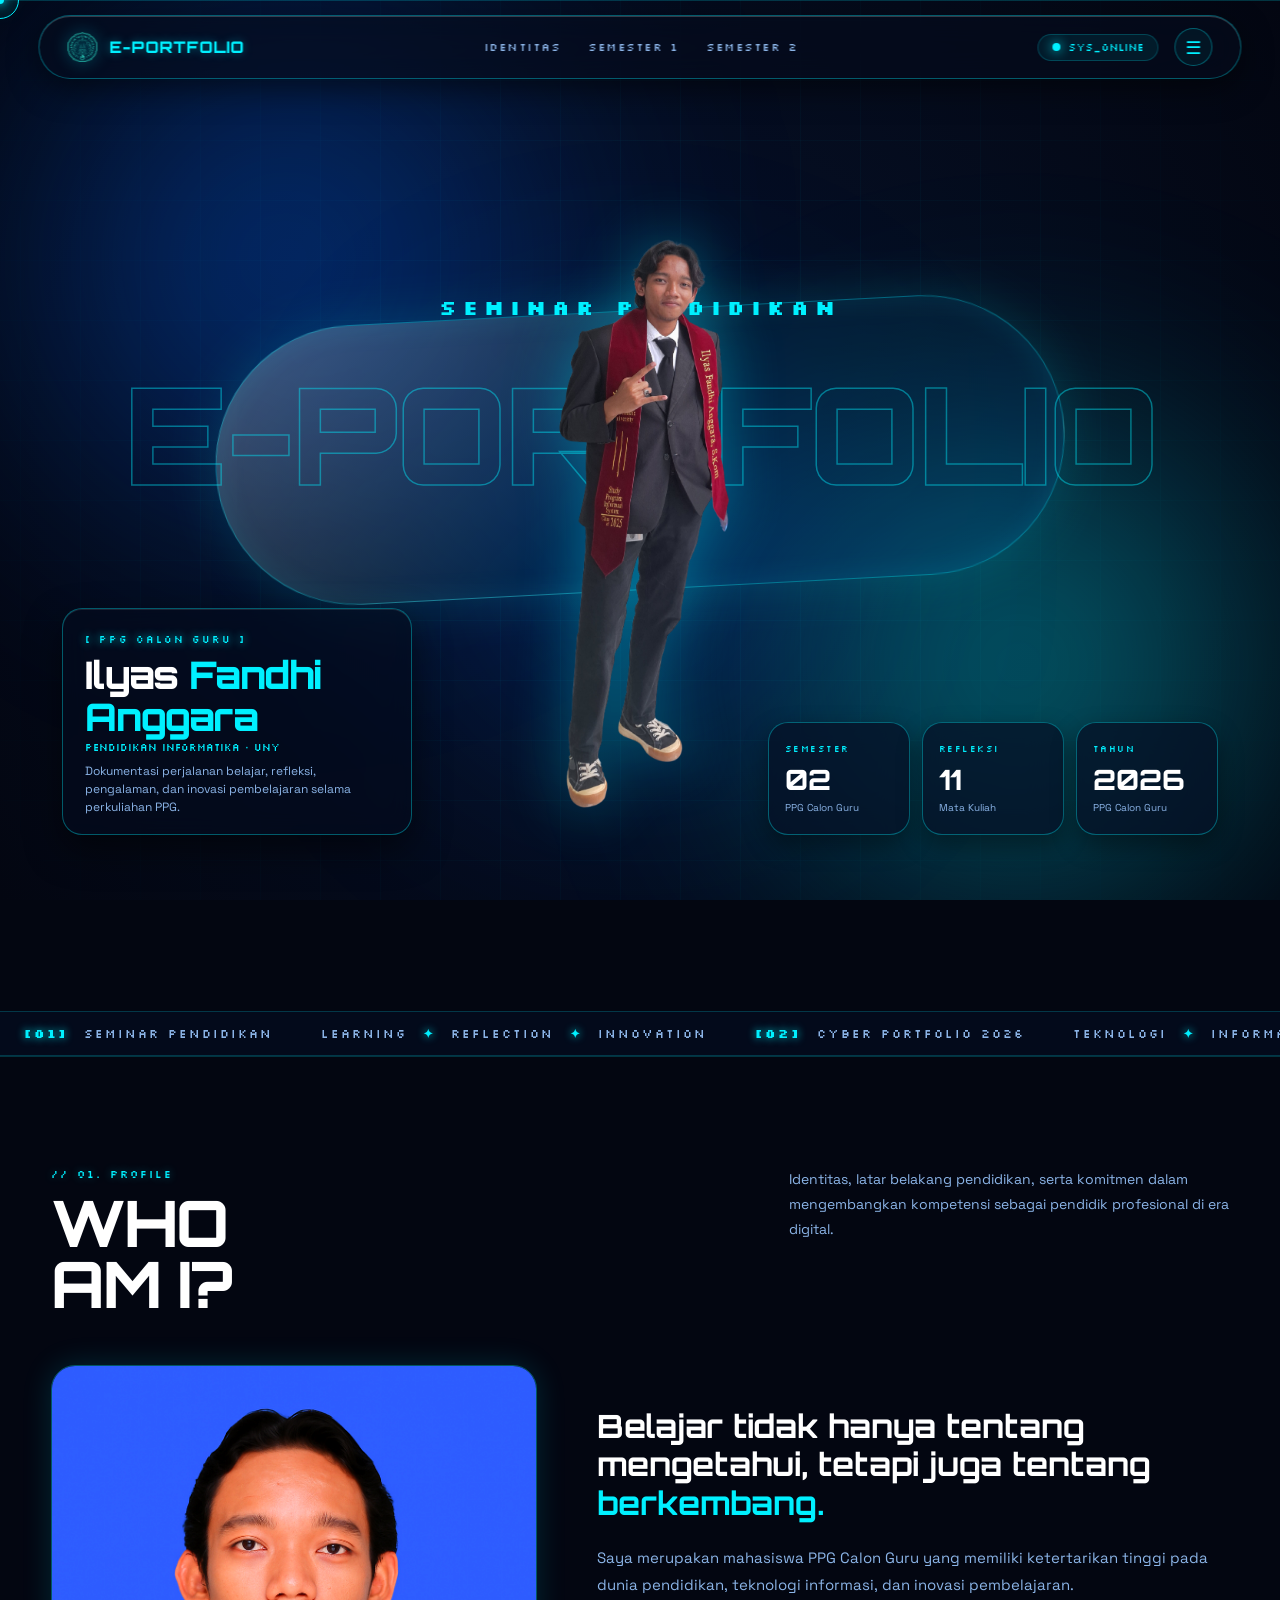
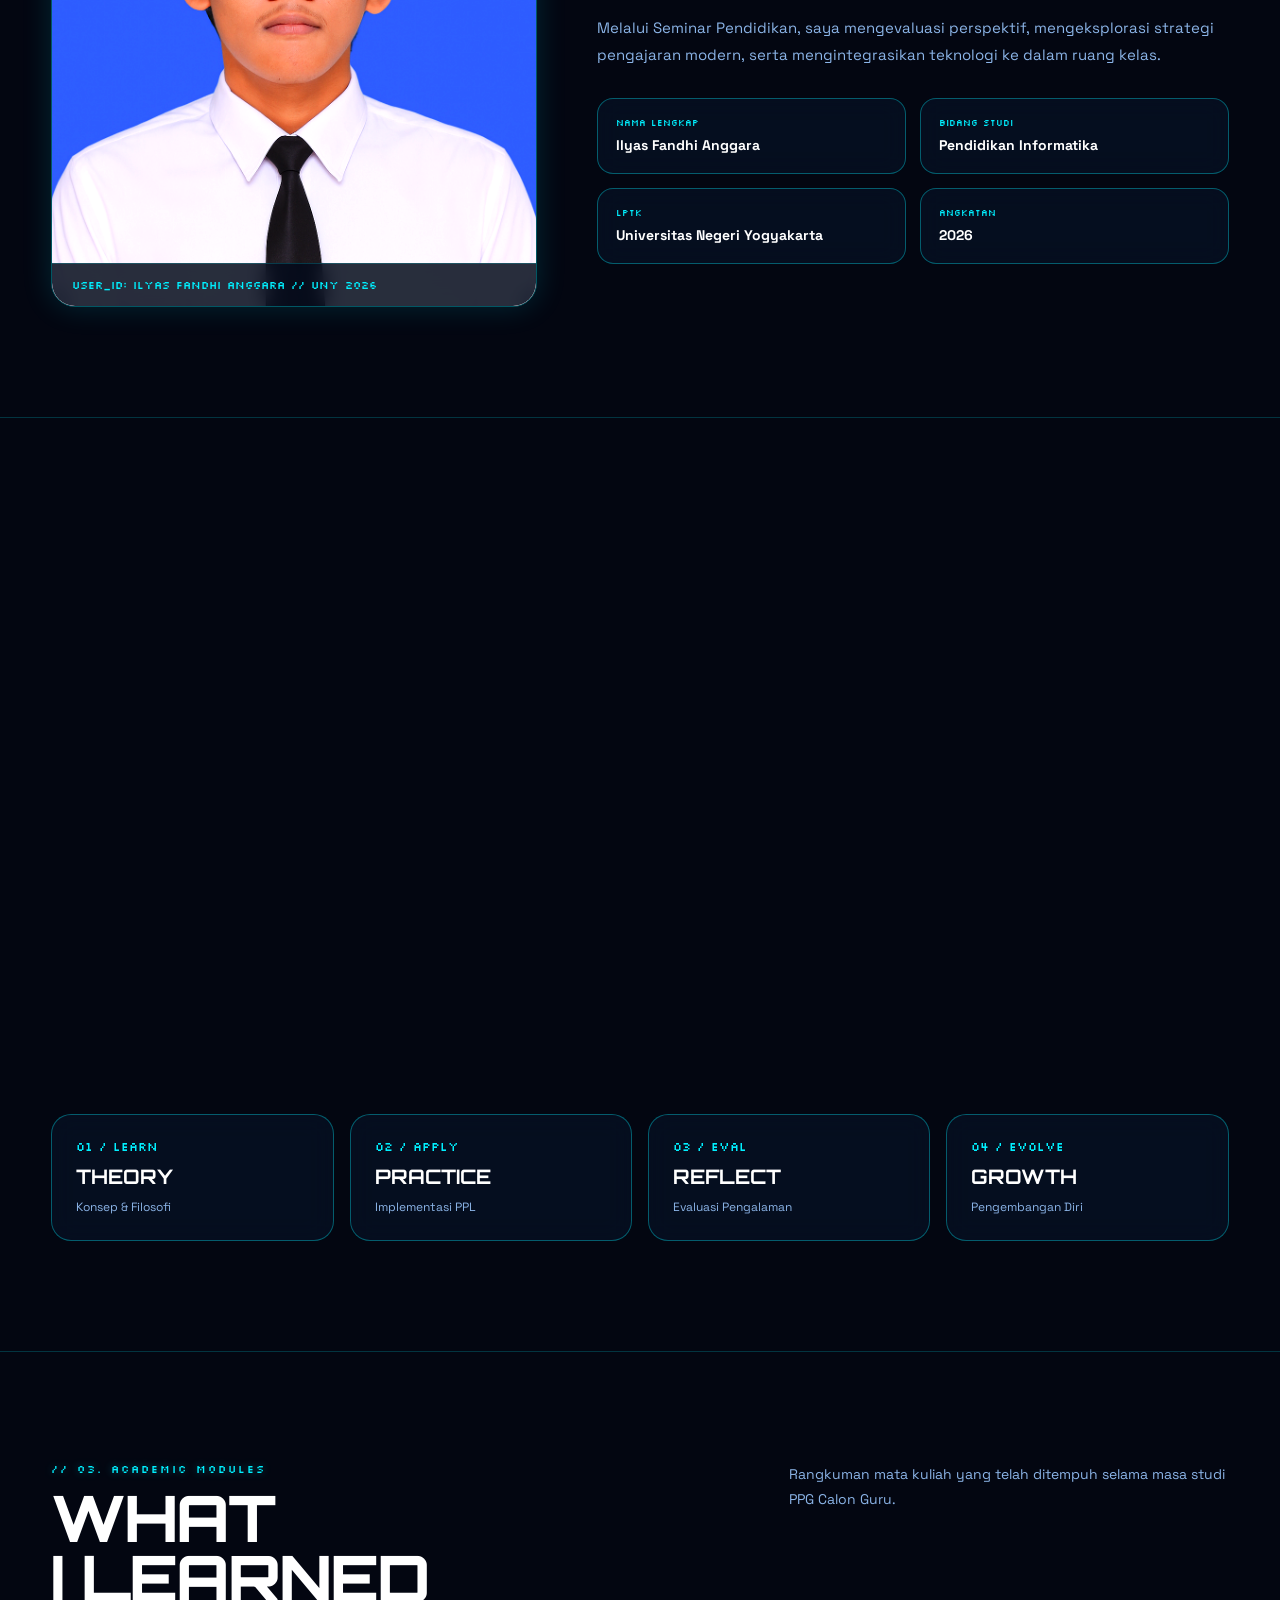
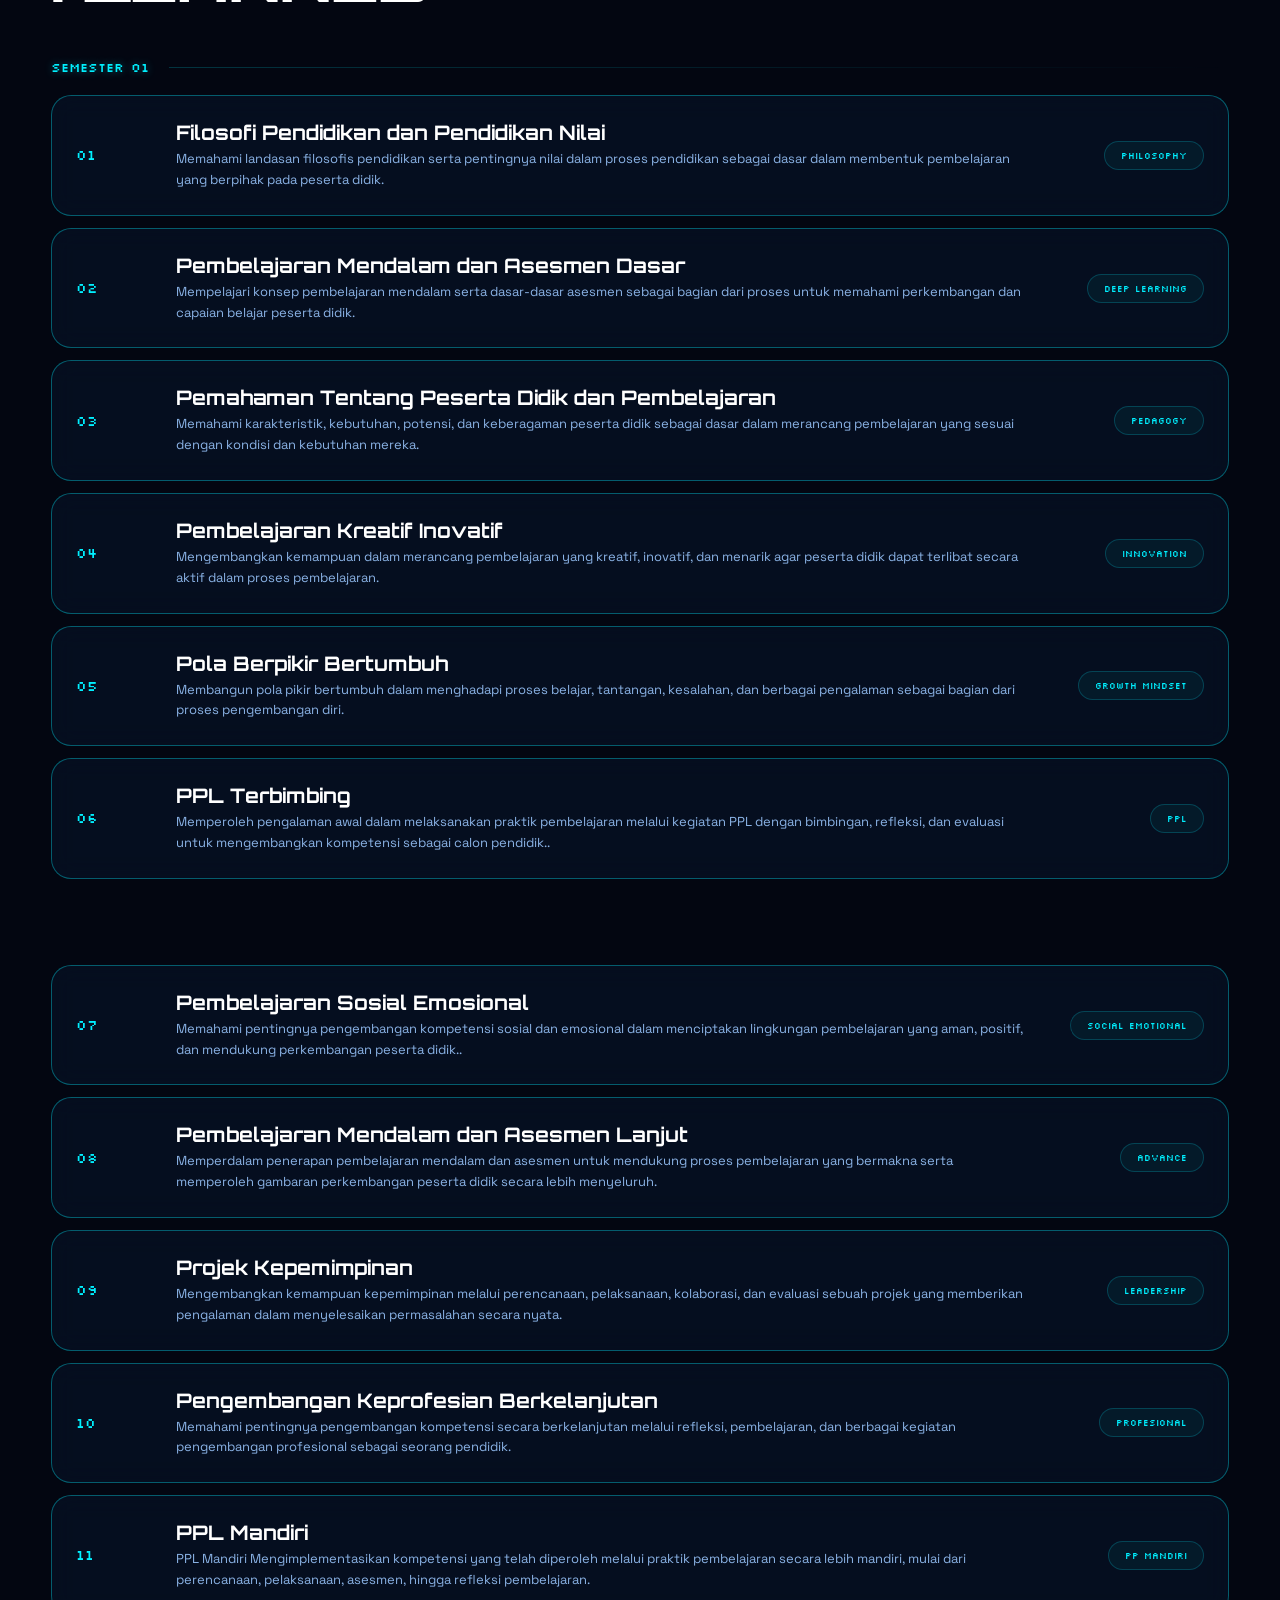
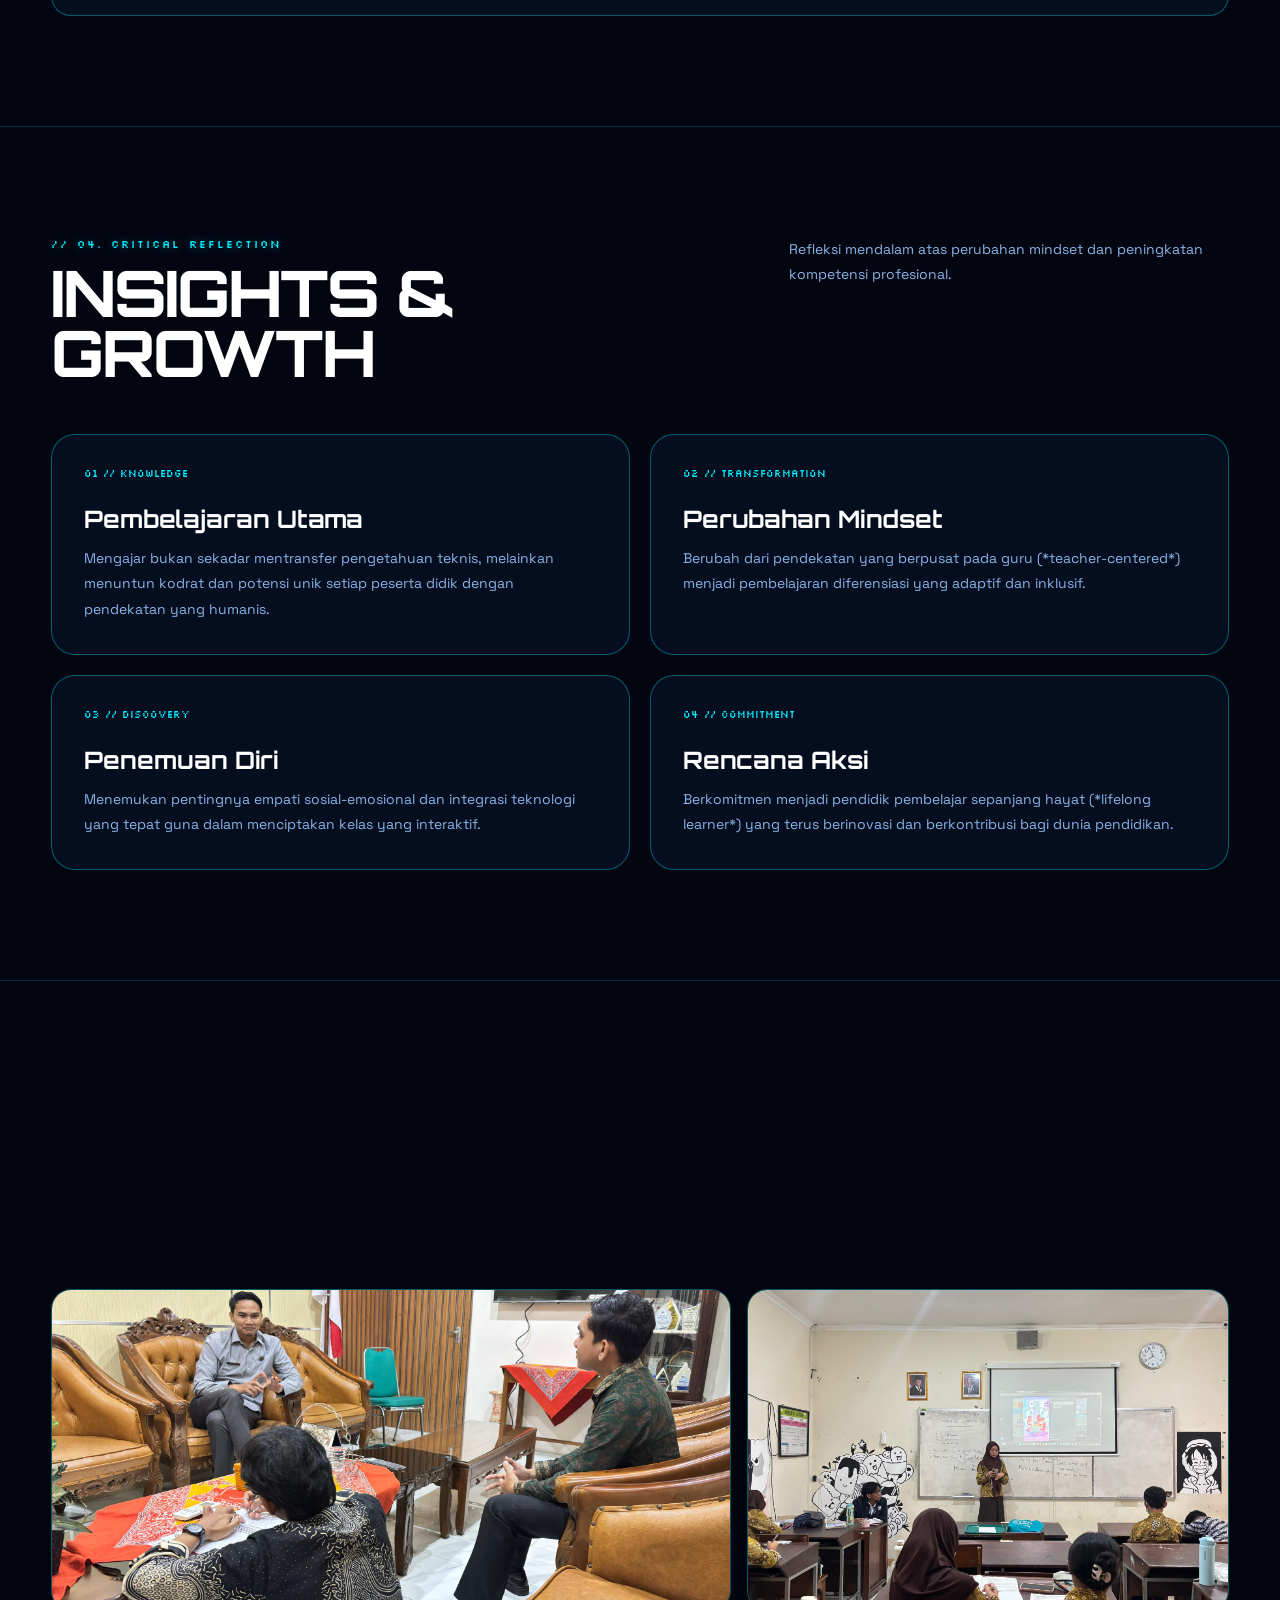
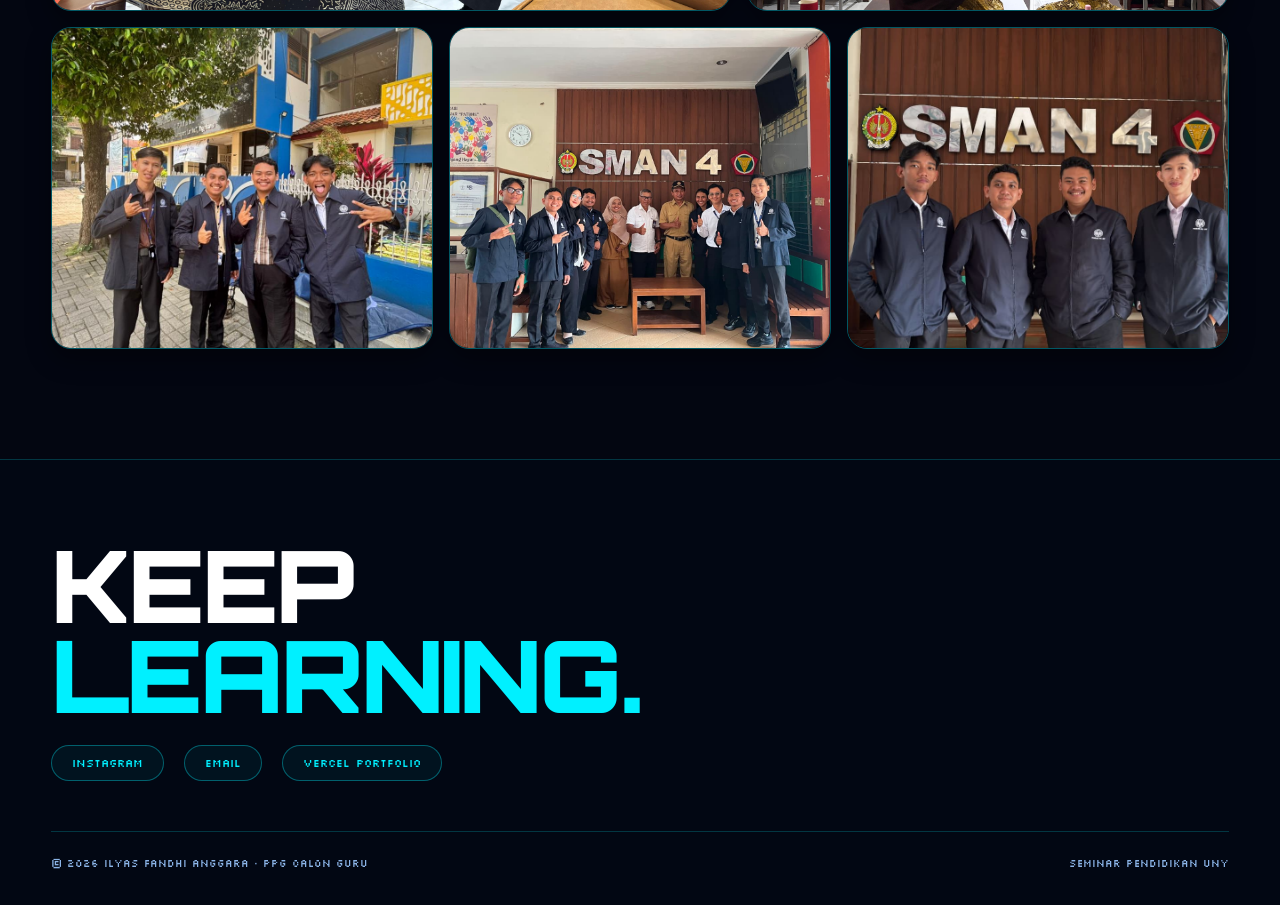
==== index.html @ 052fe93a "Update1.1" ====
<!doctype html>
<html lang="id">
  <head>
    <meta charset="UTF-8" />
    <meta name="viewport" content="width=device-width, initial-scale=1.0" />

    <title>E-Portfolio Seminar Pendidikan | Ilyas Fandhi Anggara</title>
    <meta name="description" content="E-Portfolio Seminar Pendidikan - Cyber Y2K Glass Edition" />

    <link rel="shortcut icon" href="images/Logo Uny outlitne.png" type="image/x-icon" />
    <link rel="preconnect" href="https://fonts.googleapis.com" />
    <link rel="preconnect" href="https://fonts.gstatic.com" crossorigin />
    <link href="https://fonts.googleapis.com/css2?family=Orbitron:wght@500;700;800;900&family=Silkscreen:wght@400;700&family=Space+Grotesk:wght@300;400;500;600;700&display=swap" rel="stylesheet" />
    <link rel="stylesheet" href="css/style.css" />
  </head>

  <body>
    <!-- PRELOADER (UPDATED TEXT) -->
    <!-- <div id="preloader">
      <div class="loader-spinner"></div>
      <div class="loader-text">SELAMAT DATANG DI E-PORTFOLIO SEMINAR PENDIDIKAN ILYAS FANDHI ANGGARA</div>
    </div> -->

    <!-- CUSTOM CURSOR -->
    <div class="cursor-dot" id="cursor-dot"></div>
    <div class="cursor-outline" id="cursor-outline"></div>

    <!-- BACKGROUND GLOW MESH & GRID -->
    <div class="bg-wrapper">
      <div class="grid-background"></div>
      <div class="glow-orb glow-orb-1"></div>
      <div class="glow-orb glow-orb-2"></div>
      <div class="glow-orb glow-orb-3"></div>
    </div>

    <!-- NAVBAR CAPSULE -->
    <header class="navbar">
      <div class="nav-inner">
        <a href="#home" class="brand">
          <img src="images/Logo Uny outlitne.png" alt="Logo UNY" class="brand-logo" />
          <span>E-PORTFOLIO</span>
        </a>

        <nav class="nav-center">
          <a href="identitas.html">IDENTITAS</a>
          <a href="refleksi-sem1.html">SEMESTER 1</a>
          <a href="refleksi-sem2.html">SEMESTER 2</a>
        </nav>

        <div class="nav-right">
          <div class="live-status">
            <span class="live-dot"></span>
            SYS_ONLINE
          </div>
          <button class="menu-button" id="menuButton">☰</button>
        </div>
      </div>
    </header>

    <!-- MOBILE MENU -->
    <div class="mobile-menu" id="mobileMenu">
      <button class="mobile-close" id="mobileClose">×</button>
      <div class="mobile-links">
        <a href="identitas.html">IDENTITAS DIRI</a>
        <a href="refleksi-sem1.html">REFLEKSI SEMESTER 1</a>
        <a href="refleksi-sem2.html">REFLEKSI SEMESTER 2</a>
      </div>
    </div>

    <main>
      <!-- HERO SECTION -->
      <section class="hero" id="home">
        <div class="hero-container">
          <div class="hero-capsule-bg"></div>

          <div class="hero-word">E-PORTFOLIO</div>
          <div class="hero-word-pixel">SEMINAR PENDIDIKAN</div>

          <div class="hero-image-wrapper">
            <img src="images/fototampan3.png" alt="Foto Profil" class="hero-image" />
          </div>

          <div class="hero-name">
            <div class="hero-kicker">[ PPG CALON GURU ]</div>
            <h1>Ilyas <span style="color: var(--cyan-neon)">Fandhi Anggara</span></h1>
            <div class="hero-role">Pendidikan Informatika • UNY</div>
            <p>Dokumentasi perjalanan belajar, refleksi, pengalaman, dan inovasi pembelajaran selama perkuliahan PPG.</p>
          </div>

          <div class="hero-stats">
            <div class="stat-card">
              <span class="stat-label">SEMESTER</span>
              <div class="stat-value">02</div>
              <div class="stat-sub">PPG Calon Guru</div>
            </div>
            <div class="stat-card">
              <span class="stat-label">REFLEKSI</span>
              <div class="stat-value">11</div>
              <div class="stat-sub">Mata Kuliah</div>
            </div>
            <div class="stat-card">
              <span class="stat-label">TAHUN</span>
              <div class="stat-value">2026</div>
              <div class="stat-sub">PPG Calon Guru</div>
            </div>
          </div>
        </div>
      </section>

      <!-- MOVING MARQUEE -->
      <div class="motion-marquee" aria-hidden="true">
        <div class="motion-track">
          <span><b>[01]</b> SEMINAR PENDIDIKAN</span>
          <span>LEARNING <b>✦</b> REFLECTION <b>✦</b> INNOVATION</span>
          <span><b>[02]</b> CYBER PORTFOLIO 2026</span>
          <span>TEKNOLOGI <b>✦</b> INFORMATIKA <b>✦</b> UNY</span>
          <span><b>[03]</b> FUTURE EDUCATOR</span>
          <span>LEARNING <b>✦</b> REFLECTION <b>✦</b> INNOVATION</span>
          <span><b>[01]</b> SEMINAR PENDIDIKAN</span>
          <span>LEARNING <b>✦</b> REFLECTION <b>✦</b> INNOVATION</span>
        </div>
      </div>

      <!-- ABOUT SECTION -->
      <section id="about">
        <div class="container" style="width: min(92%, var(--max-width)); margin: auto">
          <div class="section-top reveal">
            <div>
              <div class="section-kicker">// 01. PROFILE</div>
              <h2 class="section-title">WHO<br />AM I?</h2>
            </div>
            <p class="section-description">Identitas, latar belakang pendidikan, serta komitmen dalam mengembangkan kompetensi sebagai pendidik profesional di era digital.</p>
          </div>

          <div class="about-grid reveal">
            <div class="about-image">
              <img src="images/PAS_foto_ppg.png" alt="Profil" />
              <div class="about-image-number">USER_ID: ILYAS FANDHI ANGGARA // UNY 2026</div>
            </div>

            <div class="about-text">
              <h3>Belajar tidak hanya tentang mengetahui, tetapi juga tentang <span style="color: var(--cyan-neon)">berkembang.</span></h3>
              <p>Saya merupakan mahasiswa PPG Calon Guru yang memiliki ketertarikan tinggi pada dunia pendidikan, teknologi informasi, dan inovasi pembelajaran.</p>
              <p>Melalui Seminar Pendidikan, saya mengevaluasi perspektif, mengeksplorasi strategi pengajaran modern, serta mengintegrasikan teknologi ke dalam ruang kelas.</p>

              <div class="info-grid">
                <div class="info-item">
                  <span>NAMA LENGKAP</span>
                  <strong>Ilyas Fandhi Anggara</strong>
                </div>
                <div class="info-item">
                  <span>BIDANG STUDI</span>
                  <strong>Pendidikan Informatika</strong>
                </div>
                <div class="info-item">
                  <span>LPTK</span>
                  <strong>Universitas Negeri Yogyakarta</strong>
                </div>
                <div class="info-item">
                  <span>ANGKATAN</span>
                  <strong>2026</strong>
                </div>
              </div>
            </div>
          </div>
        </div>
      </section>

      <!-- PPG JOURNEY -->
      <section id="ppg-journey">
        <div class="container" style="width: min(92%, var(--max-width)); margin: auto">
          <div class="section-top reveal">
            <div>
              <div class="section-kicker">// 02. LEARNING ROADMAP</div>
              <h2 class="section-title">PPG<br />JOURNEY</h2>
            </div>
            <p class="section-description">Perjalanan reflektif dua semester dalam mengasah kompetensi pedagogik, kepribadian, sosial, dan profesional.</p>
          </div>

          <div class="cards-grid reveal">
            <div class="dark-card">
              <div class="card-number">PHASE_01 // SEMESTER 01</div>
              <h3>SEMESTER 01</h3>
              <p>Membangun fondasi filosofis pendidikan, memahami karakteristik peserta didik, prinsip pengajaran, serta pengalaman PPL Terbimbing.</p>
              <div class="card-meta">6 MATAKULIAH COMPLETED</div>
              <a href="refleksi-sem-1.html" class="card-link">EXPLORE REFLECTION →</a>
            </div>

            <div class="dark-card">
              <div class="card-number">PHASE_02 // SEMESTER 02</div>
              <h3>SEMESTER 02</h3>
              <p>Pengembangan tingkat lanjut melalui Pembelajaran Sosial Emosional, Projek Kepemimpinan, Pengembangan Keprofesian, dan PPL Mandiri.</p>
              <div class="card-meta">5 MATAKULIAH COMPLETED</div>
              <a href="refleksi-sem-2.html" class="card-link">EXPLORE REFLECTION →</a>
            </div>
          </div>

          <div class="journey-process reveal">
            <div class="journey-process-item">
              <span>01 / LEARN</span>
              <strong>THEORY</strong>
              <small>Konsep & Filosofi</small>
            </div>
            <div class="journey-process-item">
              <span>02 / APPLY</span>
              <strong>PRACTICE</strong>
              <small>Implementasi PPL</small>
            </div>
            <div class="journey-process-item">
              <span>03 / EVAL</span>
              <strong>REFLECT</strong>
              <small>Evaluasi Pengalaman</small>
            </div>
            <div class="journey-process-item">
              <span>04 / EVOLVE</span>
              <strong>GROWTH</strong>
              <small>Pengembangan Diri</small>
            </div>
          </div>
        </div>
      </section>

      <!-- MATERI SECTION -->
      <section id="materi">
        <div class="container" style="width: min(92%, var(--max-width)); margin: auto">
          <div class="section-top reveal">
            <div>
              <div class="section-kicker">// 03. ACADEMIC MODULES</div>
              <h2 class="section-title">WHAT<br />I LEARNED</h2>
            </div>
            <p class="section-description">Rangkuman mata kuliah yang telah ditempuh selama masa studi PPG Calon Guru.</p>
          </div>

          <div class="semester-label reveal">
            <span>SEMESTER 01</span>
            <div></div>
          </div>

          <div class="material-list reveal">
            <div class="material-item">
              <div class="material-number">01</div>
              <div>
                <div class="material-title">Filosofi Pendidikan dan Pendidikan Nilai</div>
                <div class="material-description">Memahami landasan filosofis pendidikan serta pentingnya nilai dalam proses pendidikan sebagai dasar dalam membentuk pembelajaran yang berpihak pada peserta didik.</div>
              </div>
              <div class="material-tag">PHILOSOPHY</div>
            </div>

            <div class="material-item">
              <div class="material-number">02</div>
              <div>
                <div class="material-title">Pembelajaran Mendalam dan Asesmen Dasar</div>
                <div class="material-description">Mempelajari konsep pembelajaran mendalam serta dasar-dasar asesmen sebagai bagian dari proses untuk memahami perkembangan dan capaian belajar peserta didik.</div>
              </div>
              <div class="material-tag">DEEP LEARNING</div>
            </div>

            <div class="material-item">
              <div class="material-number">03</div>
              <div>
                <div class="material-title">Pemahaman Tentang Peserta Didik dan Pembelajaran</div>
                <div class="material-description">Memahami karakteristik, kebutuhan, potensi, dan keberagaman peserta didik sebagai dasar dalam merancang pembelajaran yang sesuai dengan kondisi dan kebutuhan mereka.</div>
              </div>
              <div class="material-tag">PEDAGOGY</div>
            </div>

            <div class="material-item">
              <div class="material-number">04</div>
              <div>
                <div class="material-title">Pembelajaran Kreatif Inovatif</div>
                <div class="material-description">Mengembangkan kemampuan dalam merancang pembelajaran yang kreatif, inovatif, dan menarik agar peserta didik dapat terlibat secara aktif dalam proses pembelajaran.</div>
              </div>
              <div class="material-tag">INNOVATION</div>
            </div>

            <div class="material-item">
              <div class="material-number">05</div>
              <div>
                <div class="material-title">Pola Berpikir Bertumbuh</div>
                <div class="material-description">Membangun pola pikir bertumbuh dalam menghadapi proses belajar, tantangan, kesalahan, dan berbagai pengalaman sebagai bagian dari proses pengembangan diri.</div>
              </div>
              <div class="material-tag">GROWTH MINDSET</div>
            </div>

            <div class="material-item">
              <div class="material-number">06</div>
              <div>
                <div class="material-title">PPL Terbimbing</div>
                <div class="material-description">Memperoleh pengalaman awal dalam melaksanakan praktik pembelajaran melalui kegiatan PPL dengan bimbingan, refleksi, dan evaluasi untuk mengembangkan kompetensi sebagai calon pendidik..</div>
              </div>
              <div class="material-tag">PPL</div>
            </div>
          </div>

          <div class="semester-label reveal" style="margin-top: 50px">
            <span>SEMESTER 02</span>
            <div></div>
          </div>

          <div class="material-list reveal">
            <div class="material-item">
              <div class="material-number">07</div>
              <div>
                <div class="material-title">Pembelajaran Sosial Emosional</div>
                <div class="material-description">Memahami pentingnya pengembangan kompetensi sosial dan emosional dalam menciptakan lingkungan pembelajaran yang aman, positif, dan mendukung perkembangan peserta didik..</div>
              </div>
              <div class="material-tag">SOCIAL EMOTIONAL</div>
            </div>

            <div class="material-item">
              <div class="material-number">08</div>
              <div>
                <div class="material-title">Pembelajaran Mendalam dan Asesmen Lanjut</div>
                <div class="material-description">Memperdalam penerapan pembelajaran mendalam dan asesmen untuk mendukung proses pembelajaran yang bermakna serta memperoleh gambaran perkembangan peserta didik secara lebih menyeluruh.</div>
              </div>
              <div class="material-tag">ADVANCE</div>
            </div>

            <div class="material-item">
              <div class="material-number">09</div>
              <div>
                <div class="material-title">Projek Kepemimpinan</div>
                <div class="material-description">Mengembangkan kemampuan kepemimpinan melalui perencanaan, pelaksanaan, kolaborasi, dan evaluasi sebuah projek yang memberikan pengalaman dalam menyelesaikan permasalahan secara nyata.</div>
              </div>
              <div class="material-tag">LEADERSHIP</div>
            </div>

            <div class="material-item">
              <div class="material-number">10</div>
              <div>
                <div class="material-title">Pengembangan Keprofesian Berkelanjutan</div>
                <div class="material-description">Memahami pentingnya pengembangan kompetensi secara berkelanjutan melalui refleksi, pembelajaran, dan berbagai kegiatan pengembangan profesional sebagai seorang pendidik.</div>
              </div>
              <div class="material-tag">PROFESIONAL</div>
            </div>

            <div class="material-item">
              <div class="material-number">11</div>
              <div>
                <div class="material-title">PPL Mandiri</div>
                <div class="material-description">
                  PPL Mandiri Mengimplementasikan kompetensi yang telah diperoleh melalui praktik pembelajaran secara lebih mandiri, mulai dari perencanaan, pelaksanaan, asesmen, hingga refleksi pembelajaran.
                </div>
              </div>
              <div class="material-tag">PP MANDIRI</div>
            </div>
          </div>
        </div>
      </section>

      <!-- REFLECTION SECTION -->
      <section id="refleksi">
        <div class="container" style="width: min(92%, var(--max-width)); margin: auto">
          <div class="section-top reveal">
            <div>
              <div class="section-kicker">// 04. CRITICAL REFLECTION</div>
              <h2 class="section-title">INSIGHTS &<br />GROWTH</h2>
            </div>
            <p class="section-description">Refleksi mendalam atas perubahan mindset dan peningkatan kompetensi profesional.</p>
          </div>

          <div class="reflection-grid reveal">
            <div class="reflection-card">
              <div class="reflection-number">01 // KNOWLEDGE</div>
              <h3>Pembelajaran Utama</h3>
              <p>Mengajar bukan sekadar mentransfer pengetahuan teknis, melainkan menuntun kodrat dan potensi unik setiap peserta didik dengan pendekatan yang humanis.</p>
            </div>

            <div class="reflection-card">
              <div class="reflection-number">02 // TRANSFORMATION</div>
              <h3>Perubahan Mindset</h3>
              <p>Berubah dari pendekatan yang berpusat pada guru (*teacher-centered*) menjadi pembelajaran diferensiasi yang adaptif dan inklusif.</p>
            </div>

            <div class="reflection-card">
              <div class="reflection-number">03 // DISCOVERY</div>
              <h3>Penemuan Diri</h3>
              <p>Menemukan pentingnya empati sosial-emosional dan integrasi teknologi yang tepat guna dalam menciptakan kelas yang interaktif.</p>
            </div>

            <div class="reflection-card">
              <div class="reflection-number">04 // COMMITMENT</div>
              <h3>Rencana Aksi</h3>
              <p>Berkomitmen menjadi pendidik pembelajar sepanjang hayat (*lifelong learner*) yang terus berinovasi dan berkontribusi bagi dunia pendidikan.</p>
            </div>
          </div>
        </div>
      </section>

      <!-- GALLERY SECTION -->
      <section id="galeri">
        <div class="container" style="width: min(92%, var(--max-width)); margin: auto">
          <div class="section-top reveal">
            <div>
              <div class="section-kicker">// 05. DOCUMENTATION</div>
              <h2 class="section-title">VISUAL<br />LOGS</h2>
            </div>
            <p class="section-description">Dokumentasi momen penting selama pelaksanaan perkuliahan dan praktik pengalaman lapangan.</p>
          </div>

          <div class="gallery-grid reveal">
            <div class="gallery-item"><img src="images/Observasi-lingkungan.jpeg" alt="Observasi" /></div>
            <div class="gallery-item"><img src="images/praktik1.jpeg" alt="Praktik" /></div>
            <div class="gallery-item"><img src="images/evaluasi.jpeg" alt="Evaluasi" /></div>
            <div class="gallery-item"><img src="images/penerjunan_ppl.jpeg" alt="PPL" /></div>
            <div class="gallery-item"><img src="images/Foto_bareng.jpeg" alt="Foto Bersama" /></div>
          </div>
        </div>
      </section>
    </main>

    <!-- FOOTER -->
    <footer>
      <div class="container" style="width: min(92%, var(--max-width)); margin: auto">
        <div class="reveal">
          <div class="footer-title">
            KEEP<br />
            <span style="color: var(--cyan-neon)">LEARNING.</span>
          </div>

          <div class="footer-social">
            <a href="https://www.instagram.com/fandhidk17/" target="_blank">INSTAGRAM</a>
            <a href="mailto:ilyasfandhianggara@gmail.com">EMAIL</a>
            <a href="https://e-portofolio-fandhi.vercel.app/" target="_blank">VERCEL PORTFOLIO</a>
          </div>
        </div>

        <div class="footer-bottom">
          <span>© 2026 ILYAS FANDHI ANGGARA • PPG CALON GURU</span>
          <span>SEMINAR PENDIDIKAN UNY</span>
        </div>
      </div>
    </footer>

    <!-- JAVASCRIPT -->
    <script>
      document.addEventListener("DOMContentLoaded", () => {
        // 1. Inisialisasi Elemen
        const loaderText = document.querySelector(".loader-text");
        const preloader = document.getElementById("preloader");
        const fullText = "SELAMAT DATANG DI E-PORTFOLIO SEMINAR PENDIDIKAN ILYAS FANDHI ANGGARA";

        if (!loaderText || !preloader) return;

        // Kosongkan teks awal
        loaderText.textContent = "";
        let charIndex = 0;

        // 2. Fungsi Ketik
        function typeWriter() {
          if (charIndex < fullText.length) {
            loaderText.textContent += fullText.charAt(charIndex);
            charIndex++;
            setTimeout(typeWriter, 35); // Kecepatan ketik (35ms per huruf)
          } else {
            // 3. Eksekusi Tutup Preloader HANYA saat teks sudah lengkap
            setTimeout(() => {
              preloader.classList.add("loaded");
            }, 500); // Jeda 0.5 detik agar kalimat utuh sempat terbaca
          }
        }

        // Jalankan animasi ketik
        typeWriter();
      });

      /* =====================================================
        KODE UTILS LAIN (CURSOR, MOBILE MENU, REVEAL)
      ===================================================== */
      // Custom Cursor
      const dot = document.getElementById("cursor-dot");
      const outline = document.getElementById("cursor-outline");

      if (window.matchMedia("(pointer: fine)").matches) {
        window.addEventListener("mousemove", (e) => {
          const posX = e.clientX;
          const posY = e.clientY;
          dot.style.left = `${posX}px`;
          dot.style.top = `${posY}px`;
          outline.animate({ left: `${posX}px`, top: `${posY}px` }, { duration: 400, fill: "forwards" });
        });

        const interactives = document.querySelectorAll("a, button, .dark-card, .reflection-card, .material-item, .gallery-item");
        interactives.forEach((el) => {
          el.addEventListener("mouseenter", () => document.body.classList.add("hovering"));
          el.addEventListener("mouseleave", () => document.body.classList.remove("hovering"));
        });
      }

      // Mobile Menu
      const menuButton = document.getElementById("menuButton");
      const mobileMenu = document.getElementById("mobileMenu");
      const mobileClose = document.getElementById("mobileClose");

      if (menuButton && mobileMenu && mobileClose) {
        menuButton.addEventListener("click", () => {
          mobileMenu.classList.add("active");
        });
        mobileClose.addEventListener("click", () => {
          mobileMenu.classList.remove("active");
        });
      }

      // Reveal Animation
      const reveals = document.querySelectorAll(".reveal");
      const observer = new IntersectionObserver(
        (entries) => {
          entries.forEach((entry) => {
            if (entry.isIntersecting) entry.target.classList.add("active");
          });
        },
        { threshold: 0.1 },
      );

      reveals.forEach((el) => observer.observe(el));
    </script>
  </body>
</html>
---- css/style.css ----
/* =====================================================
           CYBER Y2K / GLASSMORPHIC ROOT & VARIABLES
        ===================================================== */
:root {
  --bg-black: #030611;
  --bg-dark: #070e20;
  --bg-card: rgba(10, 25, 50, 0.45);
  --cyan-neon: #00f0ff;
  --cyan-glow: rgba(0, 240, 255, 0.4);
  --blue-electric: #0066ff;
  --blue-deep: #020b26;
  --white-bright: #ffffff;
  --text-muted: #8bb4e7;
  --line-cyan: rgba(0, 240, 255, 0.2);
  --glass-border: rgba(0, 240, 255, 0.35);
  --glass-shine: linear-gradient(135deg, rgba(255, 255, 255, 0.25) 0%, rgba(0, 240, 255, 0.05) 50%, rgba(0, 102, 255, 0.1) 100%);
  --max-width: 1280px;
  --motion-ease: cubic-bezier(0.16, 1, 0.3, 1);
}

/* =====================================================
           RESET & GLOBAL STYLES
        ===================================================== */
* {
  margin: 0;
  padding: 0;
  box-sizing: border-box;
}

html {
  scroll-behavior: smooth;
}

body {
  font-family: "Space Grotesk", sans-serif;
  background: var(--bg-black);
  color: var(--white-bright);
  overflow-x: hidden;
}

img {
  max-width: 100%;
  display: block;
}

a {
  color: inherit;
  text-decoration: none;
}

button {
  font-family: inherit;
}

/* =====================================================
           PRELOADER (UPDATED TEXT & LAYOUT)
        ===================================================== */
#preloader {
  position: fixed;
  inset: 0;
  background: var(--bg-black);
  z-index: 99999;
  display: flex;
  flex-direction: column;
  align-items: center;
  justify-content: center;
  padding: 20px;
  transition:
    opacity 0.8s var(--motion-ease),
    visibility 0.8s var(--motion-ease);
}

#preloader.loaded {
  opacity: 0;
  visibility: hidden;
}

.loader-spinner {
  width: 70px;
  height: 70px;
  border: 2px solid rgba(0, 240, 255, 0.15);
  border-top: 2px solid var(--cyan-neon);
  border-bottom: 2px solid var(--blue-electric);
  border-radius: 50%;
  animation: spin 1s cubic-bezier(0.68, -0.55, 0.27, 1.55) infinite;
  margin-bottom: 24px;
  box-shadow: 0 0 20px var(--cyan-glow);
}

.loader-text {
  font-family: "Silkscreen", monospace;
  font-size: clamp(11px, 2.5vw, 14px);
  letter-spacing: 2px;
  color: var(--cyan-neon);
  text-shadow: 0 0 10px var(--cyan-neon);
  text-align: center;
  max-width: 650px;
  line-height: 1.7;
  text-transform: uppercase;

  /* Tambahan animasi kursor mengetik */
  border-right: 2px solid var(--cyan-neon);
  padding-right: 4px;
  animation: blink 0.7s infinite;
}

@keyframes blink {
  0%,
  100% {
    border-color: transparent;
  }
  50% {
    border-color: var(--cyan-neon);
  }
}

@keyframes spin {
  0% {
    transform: rotate(0deg);
  }
  100% {
    transform: rotate(360deg);
  }
}

/* =====================================================
           CUSTOM CURSOR
        ===================================================== */
@media (pointer: fine) {
  body,
  a,
  button,
  input,
  .dark-card,
  .reflection-card,
  .gallery-item {
    cursor: none !important;
  }

  .cursor-dot {
    width: 8px;
    height: 8px;
    background-color: var(--cyan-neon);
    position: fixed;
    top: 0;
    left: 0;
    border-radius: 50%;
    pointer-events: none;
    z-index: 999999;
    transform: translate(-50%, -50%);
    box-shadow:
      0 0 10px var(--cyan-neon),
      0 0 20px var(--cyan-neon);
    transition:
      transform 0.1s ease,
      width 0.2s ease,
      height 0.2s ease;
  }

  .cursor-outline {
    width: 38px;
    height: 38px;
    border: 1px solid var(--cyan-neon);
    position: fixed;
    top: 0;
    left: 0;
    border-radius: 50%;
    pointer-events: none;
    z-index: 999998;
    transform: translate(-50%, -50%);
    background: rgba(0, 240, 255, 0.05);
    backdrop-filter: blur(2px);
    transition:
      width 0.25s var(--motion-ease),
      height 0.25s var(--motion-ease),
      border-color 0.25s ease;
  }

  body.hovering .cursor-dot {
    background-color: var(--white-bright);
    transform: translate(-50%, -50%) scale(1.6);
  }

  body.hovering .cursor-outline {
    width: 60px;
    height: 60px;
    border-color: var(--cyan-neon);
    background: rgba(0, 240, 255, 0.15);
    box-shadow: 0 0 25px var(--cyan-glow);
  }
}

/* =====================================================
           BACKGROUND GLOW MESH & GRID
        ===================================================== */
.bg-wrapper {
  position: fixed;
  inset: 0;
  pointer-events: none;
  z-index: 0;
  overflow: hidden;
  background: radial-gradient(circle at 50% 50%, #06122b 0%, var(--bg-black) 100%);
}

/* 1. ANIMASI GRID BERGERAK BERKELANJUTAN */
.grid-background {
  position: absolute;
  inset: -100px; /* Margin ekstra agar gerakan grid tidak terputus */
  opacity: 0.28;
  background-image: linear-gradient(rgba(0, 240, 255, 0.12) 1px, transparent 1px), linear-gradient(90deg, rgba(0, 240, 255, 0.12) 1px, transparent 1px);
  background-size: 60px 60px;
  mask-image: radial-gradient(circle at 50% 50%, black 30%, transparent 85%);
  animation: gridMove 18s linear infinite;
}

@keyframes gridMove {
  0% {
    transform: translate(0, 0);
  }
  100% {
    transform: translate(60px, 60px);
  } /* Bergerak diagonal secara seamless */
}

/* 2. BOLA CAHAYA DENGAN EFEK MEMBESAR & BERGESER */
.glow-orb {
  position: absolute;
  border-radius: 50%;
  filter: blur(120px);
  opacity: 0.5;
  will-change: transform, opacity;
}

.glow-orb-1 {
  top: -10%;
  left: -5%;
  width: 700px;
  height: 700px;
  background: radial-gradient(circle, var(--blue-electric), transparent 70%);
  animation: orbFloat1 14s ease-in-out infinite alternate;
}

.glow-orb-2 {
  bottom: -10%;
  right: -5%;
  width: 650px;
  height: 650px;
  background: radial-gradient(circle, var(--cyan-neon), transparent 70%);
  animation: orbFloat2 18s ease-in-out infinite alternate;
}

.glow-orb-3 {
  top: 35%;
  left: 30%;
  width: 500px;
  height: 500px;
  background: radial-gradient(circle, rgba(0, 102, 255, 0.7), transparent 75%);
  animation: orbFloat3 12s ease-in-out infinite alternate;
}

@keyframes orbFloat1 {
  0% {
    transform: translate(0, 0) scale(1);
    opacity: 0.4;
  }
  50% {
    transform: translate(80px, 60px) scale(1.15);
    opacity: 0.65;
  }
  100% {
    transform: translate(-40px, 100px) scale(0.9);
    opacity: 0.4;
  }
}

@keyframes orbFloat2 {
  0% {
    transform: translate(0, 0) scale(0.95);
    opacity: 0.5;
  }
  50% {
    transform: translate(-90px, -70px) scale(1.2);
    opacity: 0.7;
  }
  100% {
    transform: translate(50px, -40px) scale(1);
    opacity: 0.5;
  }
}

@keyframes orbFloat3 {
  0% {
    transform: translate(0, 0) scale(1);
  }
  50% {
    transform: translate(60px, -50px) scale(1.25);
  }
  100% {
    transform: translate(-70px, 40px) scale(0.85);
  }
}

.bg-wrapper::after {
  content: "";
  position: absolute;
  top: -50%;
  left: 0;
  right: 0;
  height: 200px;
  background: linear-gradient(to bottom, transparent, rgba(0, 240, 255, 0.05), transparent);
  animation: scanline 8s linear infinite;
}

@keyframes scanline {
  0% {
    transform: translateY(-100%);
  }
  100% {
    transform: translateY(1000%);
  }
}

/* =====================================================
           NAVBAR (CYBER GLASS CAPSULE)
        ===================================================== */
.navbar {
  position: fixed;
  top: 15px;
  left: 50%;
  transform: translateX(-50%);
  width: min(94%, 1300px);
  z-index: 1000;
  border: 1px solid var(--glass-border);
  background: rgba(5, 12, 28, 0.65);
  backdrop-filter: blur(20px);
  border-radius: 999px;
  box-shadow:
    0 10px 30px rgba(0, 0, 0, 0.5),
    inset 0 1px 0 rgba(255, 255, 255, 0.2);
}

.nav-inner {
  padding: 12px 28px;
  display: flex;
  align-items: center;
  justify-content: space-between;
}

.brand {
  display: flex;
  align-items: center;
  gap: 12px;
  font-family: "Orbitron", sans-serif;
  font-size: 16px;
  font-weight: 800;
  letter-spacing: 1px;
  color: var(--cyan-neon);
  text-shadow: 0 0 10px var(--cyan-glow);
}

.brand-logo {
  width: 30px;
  height: 30px;
  object-fit: contain;
  filter: drop-shadow(0 0 8px var(--cyan-neon));
}

.nav-center {
  display: flex;
  align-items: center;
  gap: 28px;
}

.nav-center a {
  font-family: "Silkscreen", monospace;
  font-size: 11px;
  letter-spacing: 1.5px;
  color: var(--text-muted);
  transition: 0.3s;
}

.nav-center a:hover {
  color: var(--cyan-neon);
  text-shadow: 0 0 10px var(--cyan-neon);
}

.nav-right {
  display: flex;
  align-items: center;
  gap: 16px;
}

.live-status {
  display: flex;
  align-items: center;
  gap: 8px;
  font-family: "Silkscreen", monospace;
  font-size: 10px;
  color: var(--cyan-neon);
  padding: 6px 14px;
  background: rgba(0, 240, 255, 0.08);
  border: 1px solid var(--line-cyan);
  border-radius: 50px;
}

.live-dot {
  width: 8px;
  height: 8px;
  border-radius: 50%;
  background: var(--cyan-neon);
  box-shadow: 0 0 12px var(--cyan-neon);
  animation: pulseCyan 1.5s infinite alternate;
}

@keyframes pulseCyan {
  0% {
    opacity: 0.4;
    transform: scale(0.8);
  }
  100% {
    opacity: 1;
    transform: scale(1.2);
  }
}

.menu-button {
  width: 38px;
  height: 38px;
  border-radius: 50%;
  border: 1px solid var(--glass-border);
  background: rgba(0, 240, 255, 0.05);
  color: var(--cyan-neon);
  display: flex;
  align-items: center;
  justify-content: center;
  font-size: 18px;
}

/* =====================================================
   HERO SECTION (ANIMASI EFEK MELAYANG & DENYUT NEON)
===================================================== */
.hero {
  min-height: 100vh;
  position: relative;
  overflow: hidden;
  display: flex;
  align-items: center;
  padding-top: 80px;
}

.hero-container {
  position: relative;
  width: min(94%, 1300px);
  margin: auto;
  min-height: calc(100vh - 80px);
  display: flex;
  align-items: center;
  justify-content: center;
}

/* 1. KAPSUL KACA MELAYANG & BERGESER HALUS */
.hero-capsule-bg {
  position: absolute;
  width: min(850px, 90vw);
  height: min(280px, 40vw);
  border-radius: 999px;
  background: var(--glass-shine);
  border: 1px solid var(--glass-border);
  box-shadow:
    0 0 50px rgba(0, 240, 255, 0.15),
    inset 0 0 30px rgba(0, 240, 255, 0.1);
  backdrop-filter: blur(12px);
  z-index: 1;
  top: 45%;
  left: 50%;
  transform: translate(-50%, -50%) rotate(-3deg);
  pointer-events: none;
  animation: capsuleFloat 7s ease-in-out infinite alternate;
}

/* 2. TEKS PORTFOLIO DENGAN DENYUT AURA NEON */
.hero-word {
  position: absolute;
  left: 50%;
  top: 43%;
  transform: translate(-50%, -50%);
  width: 100%;
  text-align: center;
  font-family: "Orbitron", sans-serif;
  font-size: clamp(55px, 10.5vw, 160px);
  font-weight: 900;
  line-height: 0.8;
  letter-spacing: -2px;
  color: transparent;
  -webkit-text-stroke: 1.5px rgba(0, 240, 255, 0.5);
  white-space: nowrap;
  opacity: 0.85;
  z-index: 2;
  user-select: none;
  animation: textGlowPulse 4s ease-in-out infinite alternate;
}

/* 3. TEKS SEMINAR PENDIDIKAN MELAYANG HALUS */
.hero-word-pixel {
  position: absolute;
  left: 50%;
  top: 26%;
  transform: translateX(-50%);
  width: 100%;
  text-align: center;
  font-family: "Silkscreen", monospace;
  font-size: clamp(12px, 2vw, 20px);
  font-weight: 700;
  letter-spacing: 6px;
  color: var(--cyan-neon);
  white-space: nowrap;
  z-index: 3;
  user-select: none;
  animation: pixelTextFloat 3s ease-in-out infinite alternate;
}

/* 4. ANIMASI FOTO UTAMA MELAYANG (FLOATING IMAGE) */
.hero-image-wrapper {
  position: relative;
  z-index: 4;
  width: min(420px, 45vw);
  margin-top: 40px;
  display: flex;
  justify-content: center;
  animation: heroImageFloat 5s ease-in-out infinite alternate;
}

.hero-image {
  width: 100%;
  max-height: 600px;
  object-fit: contain;
  object-position: center bottom;
  filter: drop-shadow(0 0 30px rgba(0, 240, 255, 0.35));
  transition: filter 0.3s ease;
}

.hero-image-wrapper:hover .hero-image {
  filter: drop-shadow(0 0 50px rgba(0, 240, 255, 0.7));
}

/* 5. KARTU PROFIL & STATISTIK MELAYANG SEPERTI KAPSUL ANGKASA */
.hero-name {
  position: absolute;
  left: 2%;
  bottom: 8%;
  z-index: 5;
  max-width: 350px;
  background: rgba(4, 12, 30, 0.65);
  border: 1px solid var(--glass-border);
  padding: 18px 22px;
  border-radius: 20px;
  backdrop-filter: blur(12px);
  box-shadow:
    0 15px 35px rgba(0, 0, 0, 0.5),
    inset 0 1px 0 rgba(255, 255, 255, 0.1);
  animation: cardFloatLeft 6s ease-in-out infinite alternate;
}

.hero-kicker {
  display: inline-flex;
  align-items: center;
  gap: 8px;
  font-family: "Silkscreen", monospace;
  font-size: 10px;
  letter-spacing: 2px;
  color: var(--cyan-neon);
  margin-bottom: 8px;
  text-shadow: 0 0 8px var(--cyan-neon);
}

.hero-name h1 {
  font-family: "Orbitron", sans-serif;
  font-size: clamp(24px, 3.5vw, 38px);
  font-weight: 800;
  line-height: 1.1;
  letter-spacing: -1px;
  color: var(--white-bright);
}

.hero-name p {
  color: var(--text-muted);
  font-size: 12px;
  margin-top: 8px;
  line-height: 1.5;
}

.hero-role {
  margin-top: 4px;
  font-family: "Silkscreen", monospace;
  font-size: 10px;
  color: var(--cyan-neon);
}

.hero-stats {
  position: absolute;
  right: 2%;
  bottom: 8%;
  z-index: 5;
  width: min(450px, 40vw);
  display: grid;
  grid-template-columns: repeat(3, 1fr);
  gap: 12px;
  animation: cardFloatRight 6.5s ease-in-out infinite alternate;
}

/* =====================================================
   KEYFRAMES KEY ANIMATIONS FOR HERO
===================================================== */
/* Animasi Melayang untuk Foto Profil */
@keyframes heroImageFloat {
  0% {
    transform: translateY(0);
  }
  100% {
    transform: translateY(-16px);
  }
}

/* Animasi Rotasi Halus Kapsul Kaca */
@keyframes capsuleFloat {
  0% {
    transform: translate(-50%, -50%) rotate(-3deg) scale(1);
  }
  100% {
    transform: translate(-50%, -48%) rotate(-1deg) scale(1.02);
  }
}

/* Animasi Denyut Cahaya Teks "PORTFOLIO" */
@keyframes textGlowPulse {
  0% {
    opacity: 0.7;
    filter: drop-shadow(0 0 10px var(--cyan-glow));
  }
  100% {
    opacity: 1;
    filter: drop-shadow(0 0 28px var(--cyan-neon));
  }
}

/* Animasi Teks "SEMINAR PENDIDIKAN" */
@keyframes pixelTextFloat {
  0% {
    transform: translate(-50%, 0);
    text-shadow: 0 0 10px var(--cyan-neon);
  }
  100% {
    transform: translate(-50%, -6px);
    text-shadow:
      0 0 20px var(--cyan-neon),
      0 0 35px var(--cyan-glow);
  }
}

/* Animasi Floating Kartu Kiri & Kanan */
@keyframes cardFloatLeft {
  0% {
    transform: translateY(0);
  }
  100% {
    transform: translateY(-10px);
  }
}

@keyframes cardFloatRight {
  0% {
    transform: translateY(0);
  }
  100% {
    transform: translateY(-12px);
  }
}

.stat-card {
  background: rgba(6, 16, 38, 0.75);
  border: 1px solid var(--glass-border);
  padding: 20px 16px;
  border-radius: 20px;
  backdrop-filter: blur(16px);
  box-shadow: 0 10px 25px rgba(0, 0, 0, 0.4);
  transition:
    transform 0.3s ease,
    border-color 0.3s ease;
}

.stat-card:hover {
  transform: translateY(-5px);
  border-color: var(--cyan-neon);
  box-shadow: 0 0 20px var(--cyan-glow);
}

.stat-label {
  display: block;
  font-family: "Silkscreen", monospace;
  color: var(--cyan-neon);
  font-size: 9px;
  letter-spacing: 1.5px;
  margin-bottom: 8px;
}

.stat-value {
  font-family: "Orbitron", sans-serif;
  font-size: 28px;
  font-weight: 800;
  color: var(--white-bright);
}

.stat-sub {
  color: var(--text-muted);
  font-size: 10px;
  margin-top: 4px;
}

/* =====================================================
           MARQUEE
        ===================================================== */
.motion-marquee {
  width: 100%;
  overflow: hidden;
  background: rgba(4, 12, 30, 0.8);
  backdrop-filter: blur(12px);
  border-top: 1px solid var(--line-cyan);
  border-bottom: 1px solid var(--line-cyan);
  padding: 14px 0;
  position: relative;
  z-index: 3;
}

.motion-track {
  display: flex !important;
  width: max-content !important;
  animation: marquee 25s linear infinite !important;
}

.motion-track span {
  display: inline-flex;
  align-items: center;
  gap: 16px;
  padding: 0 24px;
  color: var(--text-muted);
  font-family: "Silkscreen", monospace;
  font-size: 12px;
  letter-spacing: 2px;
  white-space: nowrap;
}

.motion-track b {
  color: var(--cyan-neon);
  text-shadow: 0 0 8px var(--cyan-neon);
}

@keyframes marquee {
  0% {
    transform: translateX(0);
  }
  100% {
    transform: translateX(-50%);
  }
}

/* =====================================================
           SECTIONS GENERAL & TITLES
        ===================================================== */
section {
  position: relative;
  z-index: 2;
  padding: 110px 0;
  border-top: 1px solid var(--line-cyan);
}

.section-top {
  display: flex;
  justify-content: space-between;
  gap: 30px;
  margin-bottom: 50px;
}

.section-kicker {
  font-family: "Silkscreen", monospace;
  color: var(--cyan-neon);
  font-size: 11px;
  letter-spacing: 2px;
  margin-bottom: 12px;
  text-shadow: 0 0 8px var(--cyan-glow);
}

.section-title {
  font-family: "Orbitron", sans-serif;
  font-size: clamp(38px, 5vw, 68px);
  font-weight: 800;
  line-height: 0.95;
  letter-spacing: -2px;
  color: var(--white-bright);
}

.section-description {
  max-width: 440px;
  color: var(--text-muted);
  font-size: 14px;
  line-height: 1.8;
}

/* =====================================================
           ABOUT SECTION
        ===================================================== */
.about-grid {
  display: grid;
  grid-template-columns: 1fr 1.3fr;
  gap: 60px;
  align-items: center;
}

.about-image {
  position: relative;
  border-radius: 24px;
  overflow: hidden;
  border: 1px solid var(--glass-border);
  box-shadow: 0 0 30px rgba(0, 240, 255, 0.15);
}

.about-image img {
  width: 100%;
  height: 540px;
  object-fit: cover;
  object-position: center 20%;
  filter: saturate(1.2) contrast(1.1);
}

.about-image-number {
  position: absolute;
  bottom: 0;
  left: 0;
  right: 0;
  background: rgba(3, 10, 26, 0.85);
  backdrop-filter: blur(10px);
  color: var(--cyan-neon);
  padding: 14px 20px;
  font-family: "Silkscreen", monospace;
  font-size: 11px;
  border-top: 1px solid var(--line-cyan);
}

.about-text h3 {
  font-family: "Orbitron", sans-serif;
  font-size: 32px;
  line-height: 1.2;
  margin-bottom: 22px;
}

.about-text p {
  color: var(--text-muted);
  font-size: 15px;
  line-height: 1.8;
  margin-bottom: 16px;
}

.info-grid {
  display: grid;
  grid-template-columns: repeat(2, 1fr);
  gap: 14px;
  margin-top: 30px;
}

.info-item {
  padding: 18px;
  background: var(--bg-card);
  border: 1px solid var(--glass-border);
  border-radius: 16px;
  backdrop-filter: blur(12px);
}

.info-item span {
  display: block;
  font-family: "Silkscreen", monospace;
  color: var(--cyan-neon);
  font-size: 9px;
  margin-bottom: 6px;
}

.info-item strong {
  font-size: 14px;
  color: var(--white-bright);
}

/* =====================================================
           PPG JOURNEY & CARDS
        ===================================================== */
.cards-grid {
  display: grid;
  grid-template-columns: repeat(2, 1fr);
  gap: 20px;
}

.dark-card {
  background: var(--bg-card);
  border: 1px solid var(--glass-border);
  border-radius: 28px;
  padding: 36px;
  backdrop-filter: blur(16px);
  box-shadow: 0 15px 35px rgba(0, 0, 0, 0.4);
  transition: 0.4s var(--motion-ease);
  position: relative;
  overflow: hidden;
}

.dark-card::before {
  content: "";
  position: absolute;
  top: 0;
  left: 0;
  right: 0;
  height: 2px;
  background: linear-gradient(90deg, transparent, var(--cyan-neon), transparent);
  opacity: 0.6;
}

.dark-card:hover {
  transform: translateY(-8px);
  border-color: var(--cyan-neon);
  box-shadow: 0 0 35px var(--cyan-glow);
  background: rgba(12, 32, 65, 0.55);
}

.card-number {
  font-family: "Silkscreen", monospace;
  color: var(--cyan-neon);
  font-size: 11px;
  margin-bottom: 40px;
}

.dark-card h3 {
  font-family: "Orbitron", sans-serif;
  font-size: 26px;
  margin-bottom: 14px;
}

.dark-card p {
  color: var(--text-muted);
  font-size: 14px;
  line-height: 1.8;
}

.card-meta {
  margin-top: 30px;
  font-family: "Silkscreen", monospace;
  color: rgba(255, 255, 255, 0.5);
  font-size: 10px;
}

.card-link {
  display: inline-flex;
  align-items: center;
  gap: 8px;
  margin-top: 22px;
  padding: 12px 20px;
  border-radius: 50px;
  border: 1px solid var(--cyan-neon);
  background: rgba(0, 240, 255, 0.08);
  color: var(--cyan-neon);
  font-family: "Silkscreen", monospace;
  font-size: 10px;
  transition: 0.3s ease;
}

.card-link:hover {
  background: var(--cyan-neon);
  color: var(--bg-black);
  box-shadow: 0 0 20px var(--cyan-neon);
  transform: translateX(6px);
}

.journey-process {
  display: grid;
  grid-template-columns: repeat(4, 1fr);
  gap: 16px;
  margin-top: 60px;
}

.journey-process-item {
  background: var(--bg-card);
  border: 1px solid var(--glass-border);
  border-radius: 20px;
  padding: 24px;
  backdrop-filter: blur(12px);
  transition: 0.3s;
}

.journey-process-item:hover {
  border-color: var(--cyan-neon);
  box-shadow: 0 0 20px var(--cyan-glow);
  transform: translateY(-5px);
}

.journey-process-item span {
  display: block;
  font-family: "Silkscreen", monospace;
  color: var(--cyan-neon);
  font-size: 12px;
  margin-bottom: 10px;
}

.journey-process-item strong {
  font-family: "Orbitron", sans-serif;
  font-size: 20px;
  display: block;
  margin-bottom: 6px;
}

.journey-process-item small {
  color: var(--text-muted);
  font-size: 12px;
}

/* =====================================================
           MATERI SECTION
        ===================================================== */
.semester-label {
  display: flex;
  align-items: center;
  gap: 20px;
  margin: 30px 0 20px;
}

.semester-label span {
  font-family: "Silkscreen", monospace;
  color: var(--cyan-neon);
  font-size: 13px;
  text-shadow: 0 0 8px var(--cyan-glow);
}

.semester-label div {
  height: 1px;
  flex: 1;
  background: linear-gradient(90deg, var(--line-cyan), transparent);
}

.material-list {
  display: flex;
  flex-direction: column;
  gap: 12px;
}

.material-item {
  display: grid;
  grid-template-columns: 80px 1fr 160px;
  gap: 20px;
  align-items: center;
  padding: 24px;
  background: var(--bg-card);
  border: 1px solid var(--glass-border);
  border-radius: 20px;
  backdrop-filter: blur(12px);
  transition: 0.3s var(--motion-ease);
}

.material-item:hover {
  border-color: var(--cyan-neon);
  box-shadow: 0 0 25px var(--cyan-glow);
  transform: translateX(8px);
}

.material-number {
  font-family: "Silkscreen", monospace;
  color: var(--cyan-neon);
  font-size: 14px;
}

.material-title {
  font-family: "Orbitron", sans-serif;
  font-size: 20px;
  font-weight: 700;
  margin-bottom: 4px;
}

.material-description {
  color: var(--text-muted);
  font-size: 13px;
  line-height: 1.6;
}

.material-tag {
  justify-self: end;
  padding: 8px 16px;
  border-radius: 50px;
  border: 1px solid var(--line-cyan);
  background: rgba(0, 240, 255, 0.05);
  color: var(--cyan-neon);
  font-family: "Silkscreen", monospace;
  font-size: 9px;
}

/* =====================================================
           REFLECTION & GALLERY
        ===================================================== */
.reflection-grid {
  display: grid;
  grid-template-columns: repeat(2, 1fr);
  gap: 20px;
}

.reflection-card {
  background: var(--bg-card);
  border: 1px solid var(--glass-border);
  border-radius: 24px;
  padding: 32px;
  backdrop-filter: blur(16px);
  transition: 0.35s ease;
}

.reflection-card:hover {
  border-color: var(--cyan-neon);
  box-shadow: 0 0 30px var(--cyan-glow);
}

.reflection-number {
  font-family: "Silkscreen", monospace;
  color: var(--cyan-neon);
  font-size: 10px;
  margin-bottom: 24px;
}

.reflection-card h3 {
  font-family: "Orbitron", sans-serif;
  font-size: 24px;
  margin-bottom: 12px;
}

.reflection-card p {
  color: var(--text-muted);
  font-size: 14px;
  line-height: 1.8;
}

.gallery-grid {
  display: grid;
  grid-template-columns: repeat(12, 1fr);
  gap: 16px;
}

.gallery-item {
  position: relative;
  border-radius: 20px;
  overflow: hidden;
  border: 1px solid var(--glass-border);
  box-shadow: 0 10px 25px rgba(0, 0, 0, 0.4);
}

.gallery-item:nth-child(1) {
  grid-column: span 7;
}
.gallery-item:nth-child(2) {
  grid-column: span 5;
}
.gallery-item:nth-child(3) {
  grid-column: span 4;
}
.gallery-item:nth-child(4) {
  grid-column: span 4;
}
.gallery-item:nth-child(5) {
  grid-column: span 4;
}

.gallery-item img {
  width: 100%;
  height: 320px;
  object-fit: cover;
  transition: 0.6s var(--motion-ease);
}

.gallery-item:hover img {
  transform: scale(1.08);
  filter: drop-shadow(0 0 15px var(--cyan-glow));
}

/* =====================================================
           FOOTER
        ===================================================== */
footer {
  position: relative;
  border-top: 1px solid var(--line-cyan);
  padding: 80px 0 35px;
  background: rgba(3, 8, 20, 0.9);
}

.footer-title {
  font-family: "Orbitron", sans-serif;
  font-size: clamp(40px, 8vw, 100px);
  font-weight: 900;
  line-height: 0.9;
  letter-spacing: -3px;
}

.footer-social {
  display: flex;
  gap: 20px;
  margin-top: 25px;
}

.footer-social a {
  font-family: "Silkscreen", monospace;
  font-size: 11px;
  color: var(--cyan-neon);
  padding: 10px 20px;
  border-radius: 50px;
  border: 1px solid var(--glass-border);
  background: rgba(0, 240, 255, 0.05);
  transition: 0.3s;
}

.footer-social a:hover {
  background: var(--cyan-neon);
  color: var(--bg-black);
  box-shadow: 0 0 20px var(--cyan-neon);
}

.footer-bottom {
  margin-top: 50px;
  border-top: 1px solid var(--line-cyan);
  padding-top: 25px;
  display: flex;
  justify-content: space-between;
  font-family: "Silkscreen", monospace;
  font-size: 10px;
  color: var(--text-muted);
}

/* MOBILE MENU */
.mobile-menu {
  display: none;
  position: fixed;
  inset: 0;
  background: rgba(3, 6, 17, 0.98);
  z-index: 2000;
  padding: 100px 30px 30px;
}

.mobile-menu.active {
  display: block;
}
.mobile-close {
  position: absolute;
  top: 25px;
  right: 25px;
  width: 45px;
  height: 45px;
  border-radius: 50%;
  background: transparent;
  border: 1px solid var(--cyan-neon);
  color: var(--cyan-neon);
  font-size: 24px;
}

.mobile-links {
  display: flex;
  flex-direction: column;
  gap: 24px;
}

.mobile-links a {
  font-family: "Orbitron", sans-serif;
  font-size: 32px;
  font-weight: 800;
}

/* REVEAL ANIMATIONS */
.reveal {
  opacity: 0;
  transform: translateY(35px);
  transition:
    opacity 0.8s var(--motion-ease),
    transform 0.8s var(--motion-ease);
}

.reveal.active {
  opacity: 1;
  transform: translateY(0);
}

/* RESPONSIVE */
@media (max-width: 1000px) {
  .nav-center {
    display: none;
  }
  .about-grid,
  .cards-grid,
  .reflection-grid {
    grid-template-columns: 1fr;
  }
  .hero-name {
    position: relative;
    left: auto;
    bottom: auto;
    margin: 30px auto 0;
  }
  .hero-stats {
    position: relative;
    right: auto;
    bottom: auto;
    width: 100%;
    margin-top: 20px;
  }
  .hero-container {
    flex-direction: column;
    justify-content: center;
    padding-top: 40px;
  }
  .journey-process {
    grid-template-columns: repeat(2, 1fr);
  }
}

@media (max-width: 700px) {
  .material-item {
    grid-template-columns: 1fr;
  }
  .material-tag {
    justify-self: start;
  }
  .gallery-grid {
    grid-template-columns: 1fr;
  }
  .gallery-item:nth-child(n) {
    grid-column: span 1;
  }
  .hero-capsule-bg {
    height: 180px;
  }
}
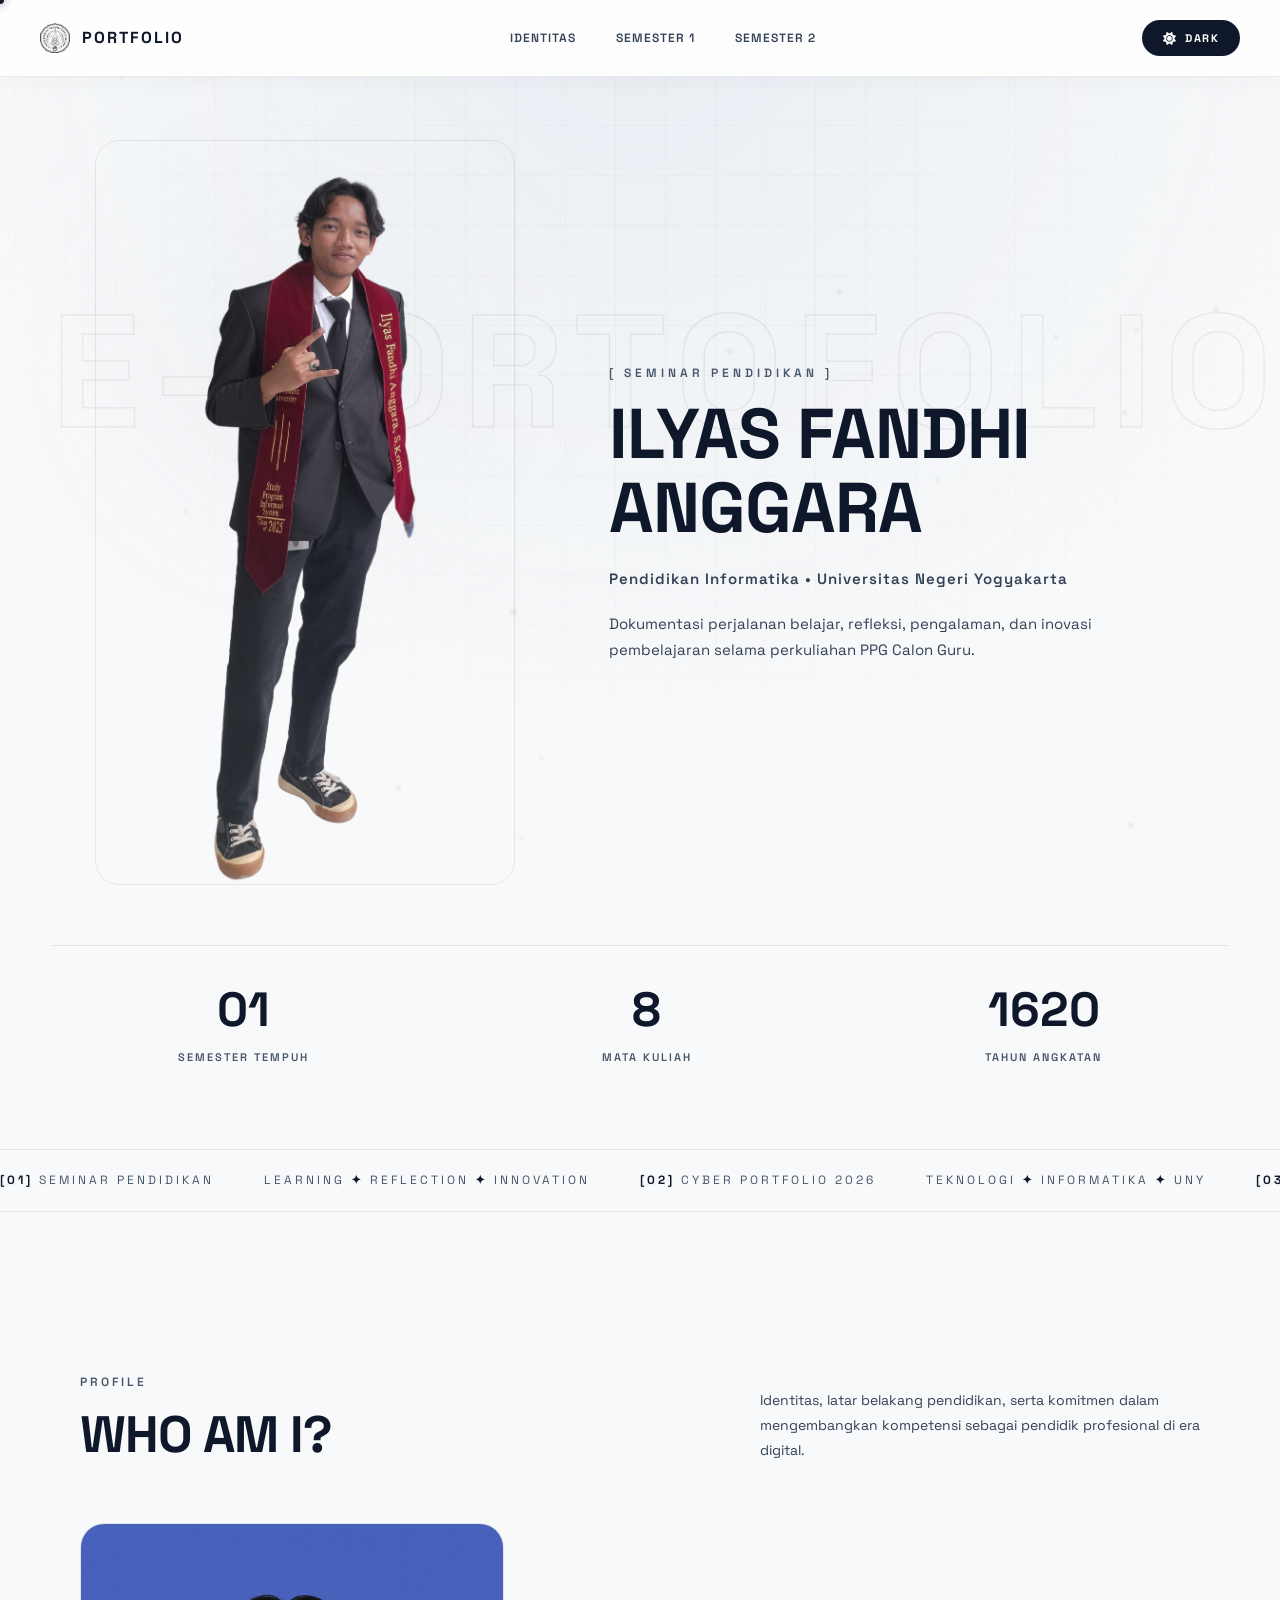
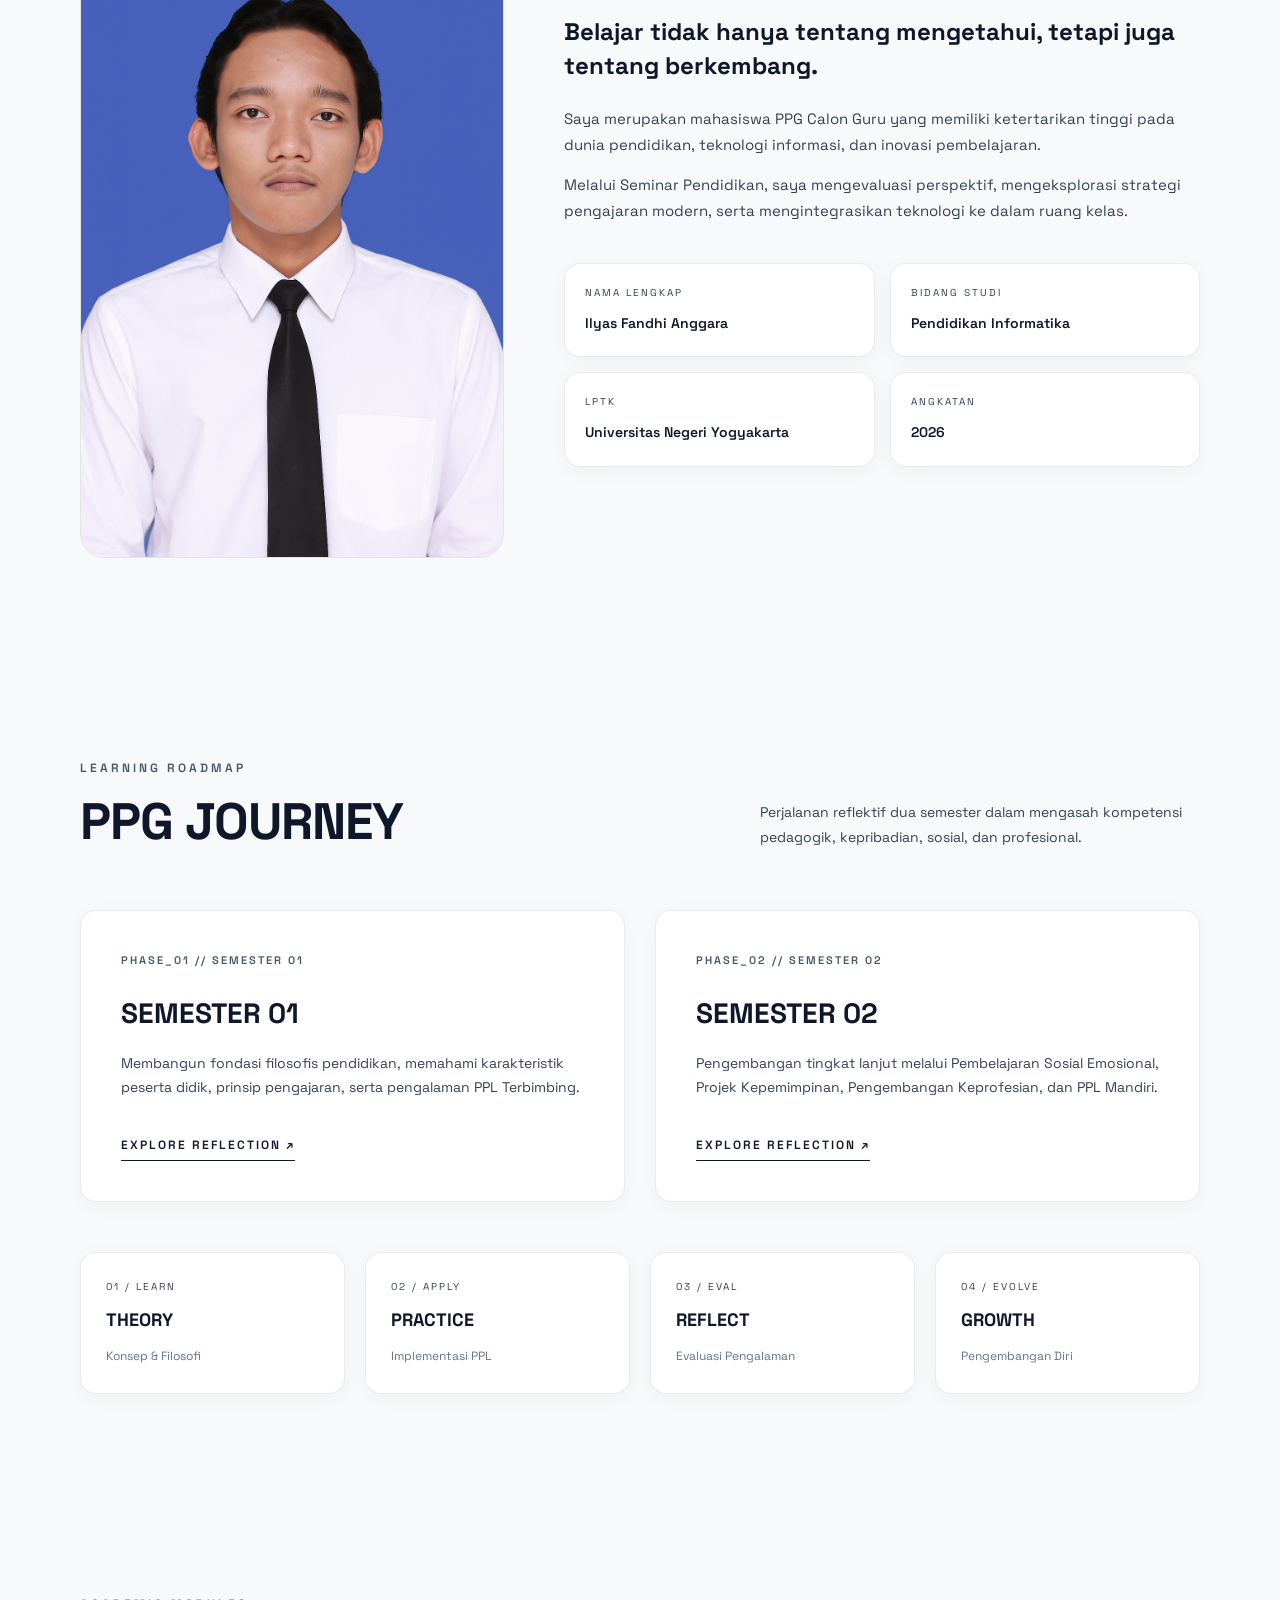
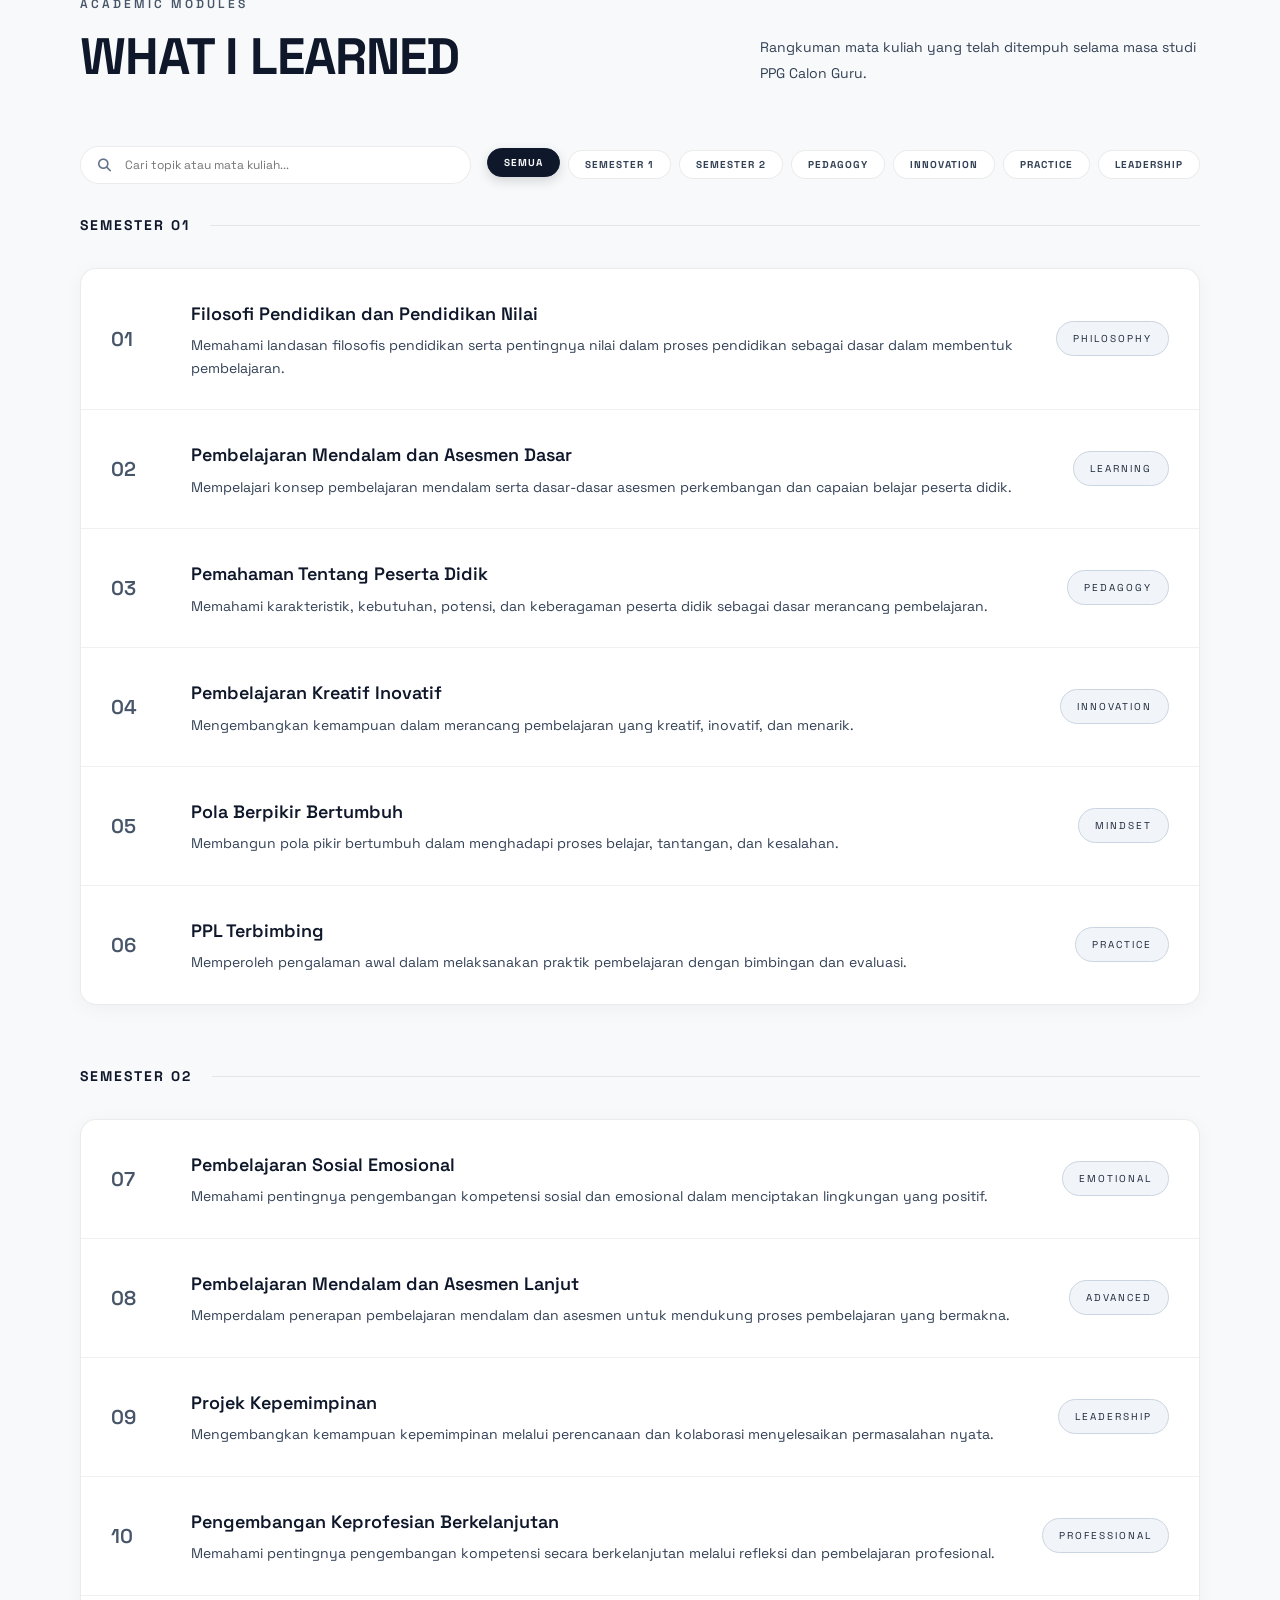
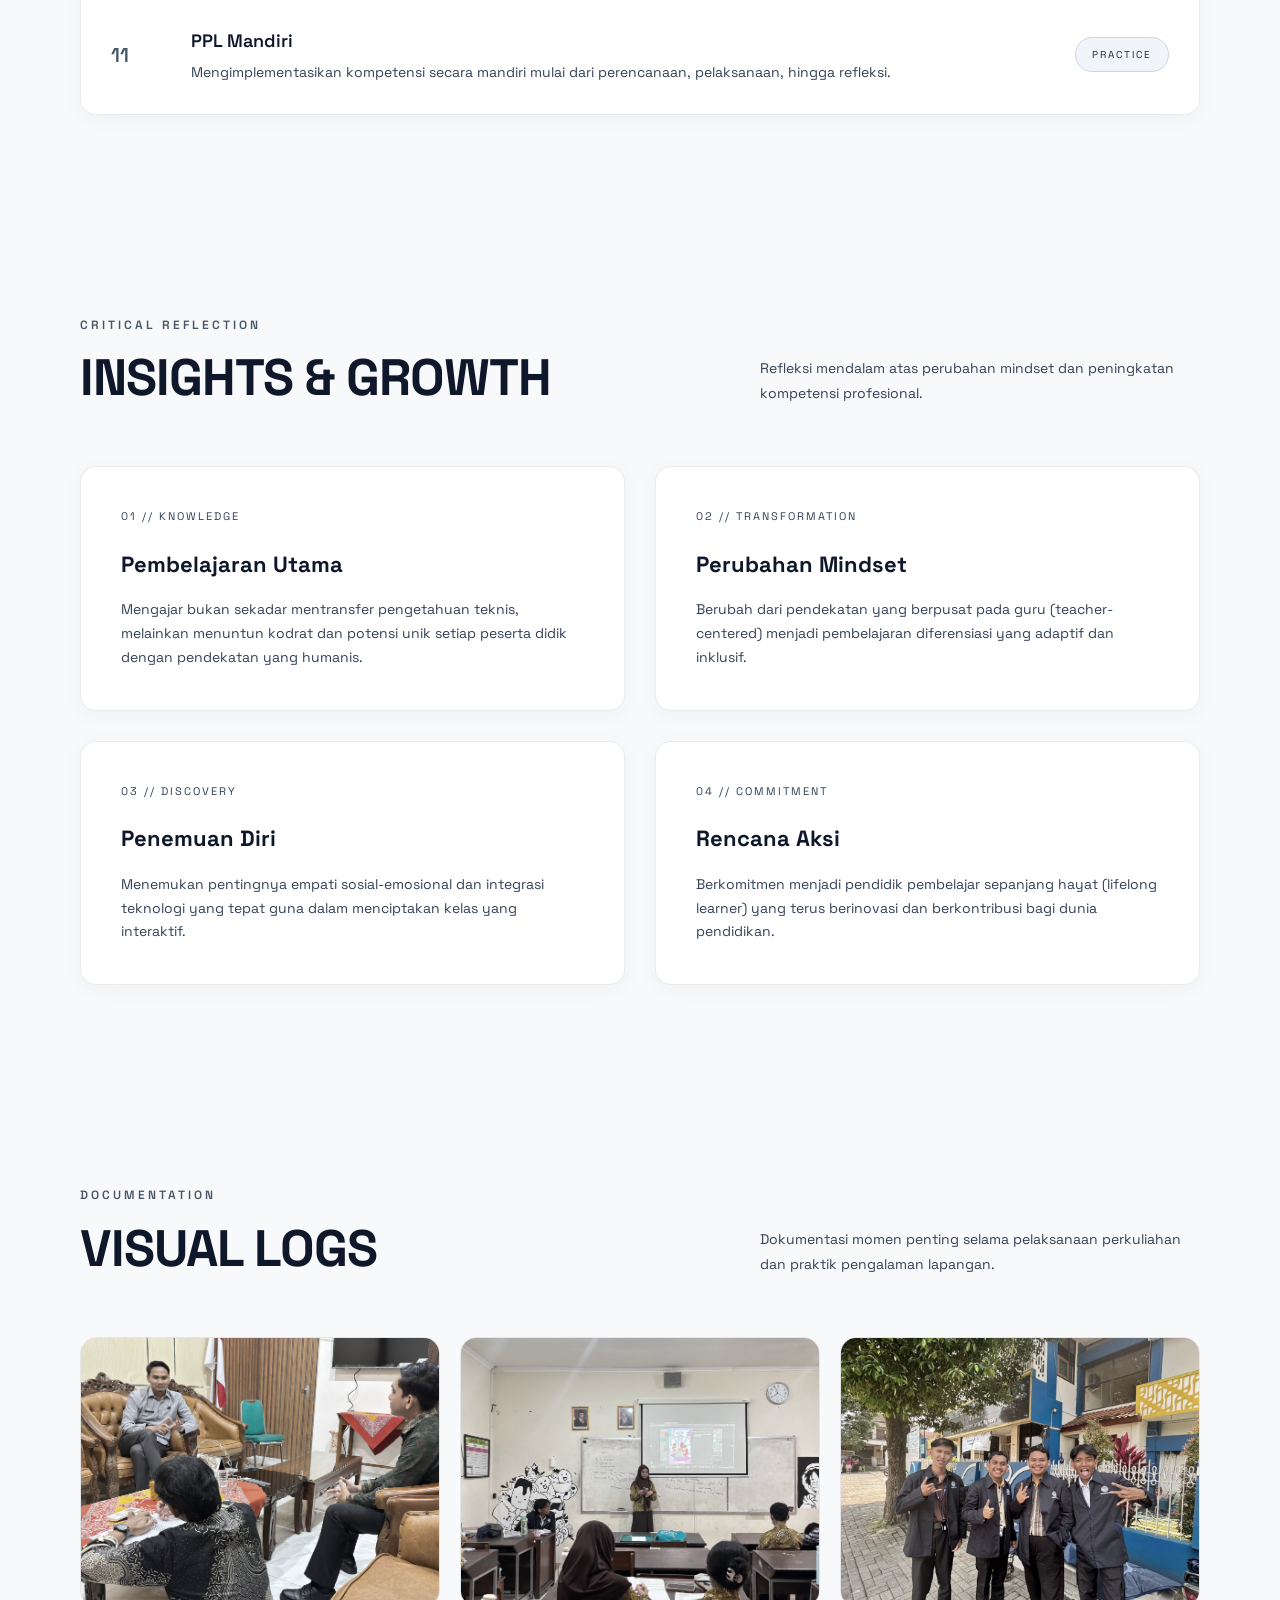
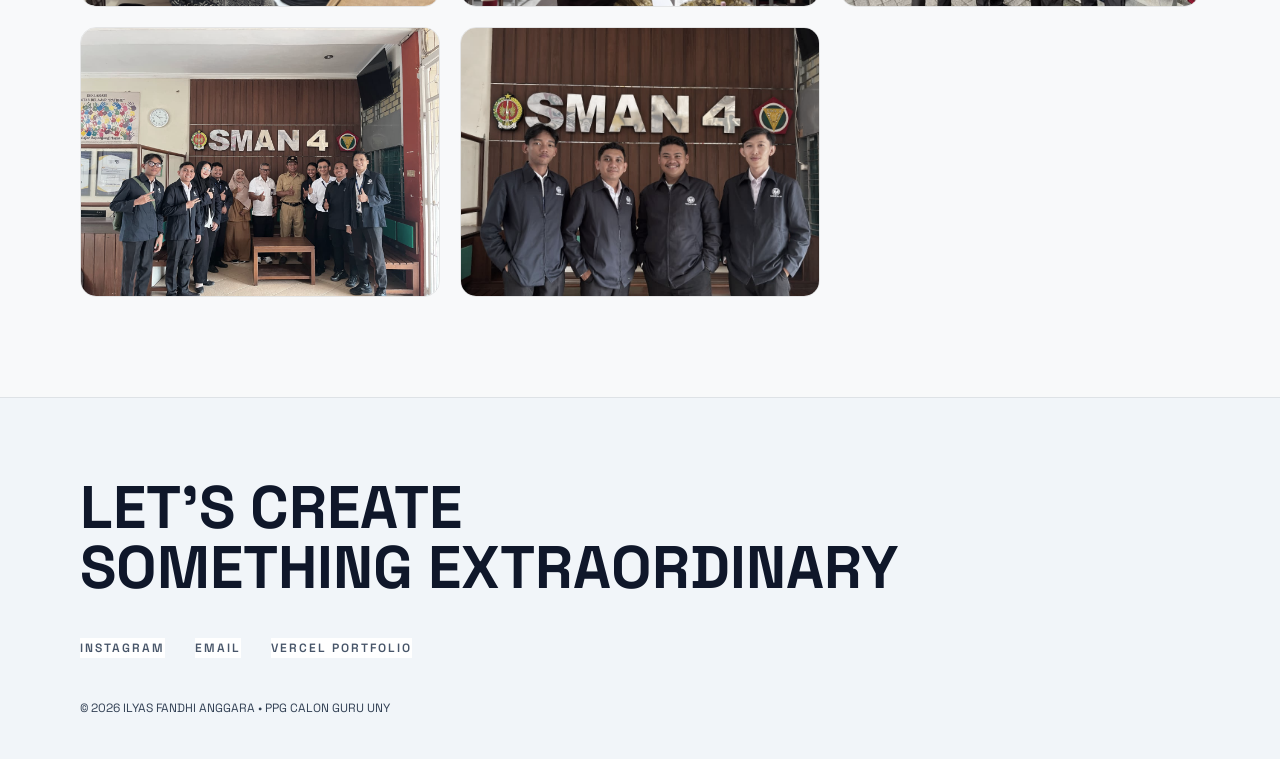
==== commit ee7c2401: "Upadte2" ====
--- a/index.html
+++ b/index.html
@@ -3,42 +3,63 @@
   <head>
     <meta charset="UTF-8" />
     <meta name="viewport" content="width=device-width, initial-scale=1.0" />
-
     <title>E-Portfolio Seminar Pendidikan | Ilyas Fandhi Anggara</title>
-    <meta name="description" content="E-Portfolio Seminar Pendidikan - Cyber Y2K Glass Edition" />
+    <meta name="description" content="E-Portfolio Seminar Pendidikan - Ilyas Fandhi Anggara, PPG Calon Guru UNY 2026." />
 
     <link rel="shortcut icon" href="images/Logo Uny outlitne.png" type="image/x-icon" />
+    <link rel="stylesheet" href="https://cdnjs.cloudflare.com/ajax/libs/font-awesome/6.5.1/css/all.min.css" />
+    <link rel="stylesheet" href="css/style.css" />
     <link rel="preconnect" href="https://fonts.googleapis.com" />
     <link rel="preconnect" href="https://fonts.gstatic.com" crossorigin />
-    <link href="https://fonts.googleapis.com/css2?family=Orbitron:wght@500;700;800;900&family=Silkscreen:wght@400;700&family=Space+Grotesk:wght@300;400;500;600;700&display=swap" rel="stylesheet" />
-    <link rel="stylesheet" href="css/style.css" />
+    <link href="https://fonts.googleapis.com/css2?family=Orbitron:wght@500;700;800;900&family=Space+Grotesk:wght@300;400;500;600;700&display=swap" rel="stylesheet" />
   </head>
 
   <body>
-    <!-- PRELOADER (UPDATED TEXT) -->
-    <!-- <div id="preloader">
-      <div class="loader-spinner"></div>
-      <div class="loader-text">SELAMAT DATANG DI E-PORTFOLIO SEMINAR PENDIDIKAN ILYAS FANDHI ANGGARA</div>
-    </div> -->
-
     <!-- CUSTOM CURSOR -->
-    <div class="cursor-dot" id="cursor-dot"></div>
-    <div class="cursor-outline" id="cursor-outline"></div>
-
-    <!-- BACKGROUND GLOW MESH & GRID -->
+    <div class="cursor-dot" id="cursorDot"></div>
+    <div class="cursor-ring" id="cursorRing"></div>
+
+    <!-- LOADING SCREEN -->
+    <div class="loader-overlay" id="loaderOverlay">
+      <div class="loader-content">
+        <div class="loader-logo">
+          <img src="images/Logo Uny outlitne.png" alt="Logo UNY" class="loader-logo-img" />
+        </div>
+        <div class="loader-brand">E-PORTFOLIO</div>
+        <div class="loader-subtitle">SEMINAR PENDIDIKAN</div>
+        <div class="loader-bar-wrap">
+          <div class="loader-bar" id="loaderBar"></div>
+        </div>
+        <div class="loader-percent" id="loaderPercent">0%</div>
+        <div class="loader-tagline">Ilyas Fandhi Anggara · PPG Calon Guru UNY 2026</div>
+      </div>
+      <div class="loader-corner loader-corner-tl">◤</div>
+      <div class="loader-corner loader-corner-tr">◥</div>
+      <div class="loader-corner loader-corner-bl">◣</div>
+      <div class="loader-corner loader-corner-br">◢</div>
+      <div class="loader-grid"></div>
+      <div class="loader-scanline"></div>
+    </div>
+
+    <!-- BACKGROUND GLOW MESH -->
     <div class="bg-wrapper">
-      <div class="grid-background"></div>
-      <div class="glow-orb glow-orb-1"></div>
-      <div class="glow-orb glow-orb-2"></div>
-      <div class="glow-orb glow-orb-3"></div>
+      <!-- CANVAS ANIMASI GARIS MELENGKUNG -->
+      <canvas id="bgCanvas" class="bg-canvas"></canvas>
+      <div class="bg-grid"></div>
+      <div class="glow-orb-container orb-container-1">
+        <div class="glow-orb orb-1"></div>
+      </div>
+      <div class="glow-orb-container orb-container-2">
+        <div class="glow-orb orb-2"></div>
+      </div>
     </div>
 
-    <!-- NAVBAR CAPSULE -->
+    <!-- NAVBAR -->
     <header class="navbar">
       <div class="nav-inner">
-        <a href="#home" class="brand">
+        <a href="index.html" class="brand">
           <img src="images/Logo Uny outlitne.png" alt="Logo UNY" class="brand-logo" />
-          <span>E-PORTFOLIO</span>
+          <span>PORTFOLIO</span>
         </a>
 
         <nav class="nav-center">
@@ -48,67 +69,54 @@
         </nav>
 
         <div class="nav-right">
-          <div class="live-status">
-            <span class="live-dot"></span>
-            SYS_ONLINE
-          </div>
-          <button class="menu-button" id="menuButton">☰</button>
+          <button class="theme-toggle" id="themeToggle" aria-label="Toggle tema">
+            <i class="fa-solid fa-moon theme-icon theme-icon-dark"></i>
+            <i class="fa-solid fa-sun theme-icon theme-icon-light"></i>
+            <span class="theme-label" id="themeLabel">LIGHT</span>
+          </button>
         </div>
       </div>
     </header>
-
-    <!-- MOBILE MENU -->
-    <div class="mobile-menu" id="mobileMenu">
-      <button class="mobile-close" id="mobileClose">×</button>
-      <div class="mobile-links">
-        <a href="identitas.html">IDENTITAS DIRI</a>
-        <a href="refleksi-sem1.html">REFLEKSI SEMESTER 1</a>
-        <a href="refleksi-sem2.html">REFLEKSI SEMESTER 2</a>
-      </div>
-    </div>
 
     <main>
       <!-- HERO SECTION -->
       <section class="hero" id="home">
-        <div class="hero-container">
-          <div class="hero-capsule-bg"></div>
-
-          <div class="hero-word">E-PORTFOLIO</div>
-          <div class="hero-word-pixel">SEMINAR PENDIDIKAN</div>
-
-          <div class="hero-image-wrapper">
-            <img src="images/fototampan3.png" alt="Foto Profil" class="hero-image" />
-          </div>
-
-          <div class="hero-name">
-            <div class="hero-kicker">[ PPG CALON GURU ]</div>
-            <h1>Ilyas <span style="color: var(--cyan-neon)">Fandhi Anggara</span></h1>
-            <div class="hero-role">Pendidikan Informatika • UNY</div>
-            <p>Dokumentasi perjalanan belajar, refleksi, pengalaman, dan inovasi pembelajaran selama perkuliahan PPG.</p>
-          </div>
-
+        <div class="hero-container reveal">
+          <div class="hero-bg-text">E-PORTOFOLIO</div>
+          <!-- GRID split (FOTO KIRI, TULISAN KANAN) -->
+          <div class="hero-content">
+            <div class="hero-image-wrapper">
+              <img src="images/fototampan3.png" alt="Foto Profil" class="hero-image" />
+            </div>
+
+            <div class="hero-name">
+              <div class="hero-kicker">[ SEMINAR PENDIDIKAN ]</div>
+              <h1>Ilyas Fandhi<br />Anggara</h1>
+              <div class="hero-role">Pendidikan Informatika • Universitas Negeri Yogyakarta</div>
+              <p>Dokumentasi perjalanan belajar, refleksi, pengalaman, dan inovasi pembelajaran selama perkuliahan PPG Calon Guru.</p>
+            </div>
+          </div>
+
+          <!-- STATISTIK (DI BAWAH CONTENT HERO) -->
           <div class="hero-stats">
             <div class="stat-card">
-              <span class="stat-label">SEMESTER</span>
-              <div class="stat-value">02</div>
-              <div class="stat-sub">PPG Calon Guru</div>
+              <div class="stat-value" data-target="2" data-pad="true">02</div>
+              <span class="stat-label">Semester Tempuh</span>
             </div>
             <div class="stat-card">
-              <span class="stat-label">REFLEKSI</span>
-              <div class="stat-value">11</div>
-              <div class="stat-sub">Mata Kuliah</div>
+              <div class="stat-value" data-target="11">11</div>
+              <span class="stat-label">Mata Kuliah</span>
             </div>
             <div class="stat-card">
-              <span class="stat-label">TAHUN</span>
-              <div class="stat-value">2026</div>
-              <div class="stat-sub">PPG Calon Guru</div>
+              <div class="stat-value" data-target="2026">2026</div>
+              <span class="stat-label">Tahun Angkatan</span>
             </div>
           </div>
         </div>
       </section>
 
       <!-- MOVING MARQUEE -->
-      <div class="motion-marquee" aria-hidden="true">
+      <div class="motion-marquee reveal" aria-hidden="true">
         <div class="motion-track">
           <span><b>[01]</b> SEMINAR PENDIDIKAN</span>
           <span>LEARNING <b>✦</b> REFLECTION <b>✦</b> INNOVATION</span>
@@ -123,23 +131,22 @@
 
       <!-- ABOUT SECTION -->
       <section id="about">
-        <div class="container" style="width: min(92%, var(--max-width)); margin: auto">
-          <div class="section-top reveal">
+        <div class="container reveal">
+          <div class="section-top">
             <div>
-              <div class="section-kicker">// 01. PROFILE</div>
-              <h2 class="section-title">WHO<br />AM I?</h2>
+              <div class="section-kicker">PROFILE</div>
+              <h2 class="section-title">WHO AM I?</h2>
             </div>
             <p class="section-description">Identitas, latar belakang pendidikan, serta komitmen dalam mengembangkan kompetensi sebagai pendidik profesional di era digital.</p>
           </div>
 
-          <div class="about-grid reveal">
+          <div class="about-grid">
             <div class="about-image">
               <img src="images/PAS_foto_ppg.png" alt="Profil" />
-              <div class="about-image-number">USER_ID: ILYAS FANDHI ANGGARA // UNY 2026</div>
             </div>
 
             <div class="about-text">
-              <h3>Belajar tidak hanya tentang mengetahui, tetapi juga tentang <span style="color: var(--cyan-neon)">berkembang.</span></h3>
+              <h3>Belajar tidak hanya tentang mengetahui, tetapi juga tentang berkembang.</h3>
               <p>Saya merupakan mahasiswa PPG Calon Guru yang memiliki ketertarikan tinggi pada dunia pendidikan, teknologi informasi, dan inovasi pembelajaran.</p>
               <p>Melalui Seminar Pendidikan, saya mengevaluasi perspektif, mengeksplorasi strategi pengajaran modern, serta mengintegrasikan teknologi ke dalam ruang kelas.</p>
 
@@ -168,34 +175,32 @@
 
       <!-- PPG JOURNEY -->
       <section id="ppg-journey">
-        <div class="container" style="width: min(92%, var(--max-width)); margin: auto">
-          <div class="section-top reveal">
+        <div class="container reveal">
+          <div class="section-top">
             <div>
-              <div class="section-kicker">// 02. LEARNING ROADMAP</div>
-              <h2 class="section-title">PPG<br />JOURNEY</h2>
+              <div class="section-kicker">LEARNING ROADMAP</div>
+              <h2 class="section-title">PPG JOURNEY</h2>
             </div>
             <p class="section-description">Perjalanan reflektif dua semester dalam mengasah kompetensi pedagogik, kepribadian, sosial, dan profesional.</p>
           </div>
 
-          <div class="cards-grid reveal">
+          <div class="cards-grid">
             <div class="dark-card">
               <div class="card-number">PHASE_01 // SEMESTER 01</div>
               <h3>SEMESTER 01</h3>
               <p>Membangun fondasi filosofis pendidikan, memahami karakteristik peserta didik, prinsip pengajaran, serta pengalaman PPL Terbimbing.</p>
-              <div class="card-meta">6 MATAKULIAH COMPLETED</div>
-              <a href="refleksi-sem-1.html" class="card-link">EXPLORE REFLECTION →</a>
+              <a href="refleksi-sem1.html" class="card-link">EXPLORE REFLECTION ↗</a>
             </div>
 
             <div class="dark-card">
               <div class="card-number">PHASE_02 // SEMESTER 02</div>
               <h3>SEMESTER 02</h3>
               <p>Pengembangan tingkat lanjut melalui Pembelajaran Sosial Emosional, Projek Kepemimpinan, Pengembangan Keprofesian, dan PPL Mandiri.</p>
-              <div class="card-meta">5 MATAKULIAH COMPLETED</div>
-              <a href="refleksi-sem-2.html" class="card-link">EXPLORE REFLECTION →</a>
-            </div>
-          </div>
-
-          <div class="journey-process reveal">
+              <a href="refleksi-sem-2.html" class="card-link">EXPLORE REFLECTION ↗</a>
+            </div>
+          </div>
+
+          <div class="journey-process">
             <div class="journey-process-item">
               <span>01 / LEARN</span>
               <strong>THEORY</strong>
@@ -222,127 +227,133 @@
 
       <!-- MATERI SECTION -->
       <section id="materi">
-        <div class="container" style="width: min(92%, var(--max-width)); margin: auto">
-          <div class="section-top reveal">
+        <div class="container reveal">
+          <div class="section-top">
             <div>
-              <div class="section-kicker">// 03. ACADEMIC MODULES</div>
-              <h2 class="section-title">WHAT<br />I LEARNED</h2>
+              <div class="section-kicker">ACADEMIC MODULES</div>
+              <h2 class="section-title">WHAT I LEARNED</h2>
             </div>
             <p class="section-description">Rangkuman mata kuliah yang telah ditempuh selama masa studi PPG Calon Guru.</p>
           </div>
 
-          <div class="semester-label reveal">
+          <!-- INTERACTIVE FILTER & SEARCH BAR -->
+          <div class="materials-filter-bar">
+            <div class="materials-search-wrap">
+              <i class="fa-solid fa-magnifying-glass"></i>
+              <input type="text" id="materialSearch" class="materials-search-input" placeholder="Cari topik atau mata kuliah..." />
+            </div>
+            <div class="filter-chips" id="materialFilterChips">
+              <button type="button" class="filter-chip active" data-filter="all">Semua</button>
+              <button type="button" class="filter-chip" data-filter="sem1">Semester 1</button>
+              <button type="button" class="filter-chip" data-filter="sem2">Semester 2</button>
+              <button type="button" class="filter-chip" data-filter="PEDAGOGY">Pedagogy</button>
+              <button type="button" class="filter-chip" data-filter="INNOVATION">Innovation</button>
+              <button type="button" class="filter-chip" data-filter="PRACTICE">Practice</button>
+              <button type="button" class="filter-chip" data-filter="LEADERSHIP">Leadership</button>
+            </div>
+          </div>
+
+          <div class="semester-label">
             <span>SEMESTER 01</span>
             <div></div>
           </div>
 
-          <div class="material-list reveal">
-            <div class="material-item">
+          <div class="material-list" id="sem1-list">
+            <div class="material-item" data-sem="sem1" data-tag="PHILOSOPHY">
               <div class="material-number">01</div>
               <div>
                 <div class="material-title">Filosofi Pendidikan dan Pendidikan Nilai</div>
-                <div class="material-description">Memahami landasan filosofis pendidikan serta pentingnya nilai dalam proses pendidikan sebagai dasar dalam membentuk pembelajaran yang berpihak pada peserta didik.</div>
+                <div class="material-description">Memahami landasan filosofis pendidikan serta pentingnya nilai dalam proses pendidikan sebagai dasar dalam membentuk pembelajaran.</div>
               </div>
               <div class="material-tag">PHILOSOPHY</div>
             </div>
-
-            <div class="material-item">
+            <div class="material-item" data-sem="sem1" data-tag="LEARNING">
               <div class="material-number">02</div>
               <div>
                 <div class="material-title">Pembelajaran Mendalam dan Asesmen Dasar</div>
-                <div class="material-description">Mempelajari konsep pembelajaran mendalam serta dasar-dasar asesmen sebagai bagian dari proses untuk memahami perkembangan dan capaian belajar peserta didik.</div>
-              </div>
-              <div class="material-tag">DEEP LEARNING</div>
-            </div>
-
-            <div class="material-item">
+                <div class="material-description">Mempelajari konsep pembelajaran mendalam serta dasar-dasar asesmen perkembangan dan capaian belajar peserta didik.</div>
+              </div>
+              <div class="material-tag">LEARNING</div>
+            </div>
+            <div class="material-item" data-sem="sem1" data-tag="PEDAGOGY">
               <div class="material-number">03</div>
               <div>
-                <div class="material-title">Pemahaman Tentang Peserta Didik dan Pembelajaran</div>
-                <div class="material-description">Memahami karakteristik, kebutuhan, potensi, dan keberagaman peserta didik sebagai dasar dalam merancang pembelajaran yang sesuai dengan kondisi dan kebutuhan mereka.</div>
+                <div class="material-title">Pemahaman Tentang Peserta Didik</div>
+                <div class="material-description">Memahami karakteristik, kebutuhan, potensi, dan keberagaman peserta didik sebagai dasar merancang pembelajaran.</div>
               </div>
               <div class="material-tag">PEDAGOGY</div>
             </div>
-
-            <div class="material-item">
+            <div class="material-item" data-sem="sem1" data-tag="INNOVATION">
               <div class="material-number">04</div>
               <div>
                 <div class="material-title">Pembelajaran Kreatif Inovatif</div>
-                <div class="material-description">Mengembangkan kemampuan dalam merancang pembelajaran yang kreatif, inovatif, dan menarik agar peserta didik dapat terlibat secara aktif dalam proses pembelajaran.</div>
+                <div class="material-description">Mengembangkan kemampuan dalam merancang pembelajaran yang kreatif, inovatif, dan menarik.</div>
               </div>
               <div class="material-tag">INNOVATION</div>
             </div>
-
-            <div class="material-item">
+            <div class="material-item" data-sem="sem1" data-tag="MINDSET">
               <div class="material-number">05</div>
               <div>
                 <div class="material-title">Pola Berpikir Bertumbuh</div>
-                <div class="material-description">Membangun pola pikir bertumbuh dalam menghadapi proses belajar, tantangan, kesalahan, dan berbagai pengalaman sebagai bagian dari proses pengembangan diri.</div>
-              </div>
-              <div class="material-tag">GROWTH MINDSET</div>
-            </div>
-
-            <div class="material-item">
+                <div class="material-description">Membangun pola pikir bertumbuh dalam menghadapi proses belajar, tantangan, dan kesalahan.</div>
+              </div>
+              <div class="material-tag">MINDSET</div>
+            </div>
+            <div class="material-item" data-sem="sem1" data-tag="PRACTICE">
               <div class="material-number">06</div>
               <div>
                 <div class="material-title">PPL Terbimbing</div>
-                <div class="material-description">Memperoleh pengalaman awal dalam melaksanakan praktik pembelajaran melalui kegiatan PPL dengan bimbingan, refleksi, dan evaluasi untuk mengembangkan kompetensi sebagai calon pendidik..</div>
-              </div>
-              <div class="material-tag">PPL</div>
-            </div>
-          </div>
-
-          <div class="semester-label reveal" style="margin-top: 50px">
+                <div class="material-description">Memperoleh pengalaman awal dalam melaksanakan praktik pembelajaran dengan bimbingan dan evaluasi.</div>
+              </div>
+              <div class="material-tag">PRACTICE</div>
+            </div>
+          </div>
+
+          <div class="semester-label" style="margin-top: 60px">
             <span>SEMESTER 02</span>
             <div></div>
           </div>
 
-          <div class="material-list reveal">
-            <div class="material-item">
+          <div class="material-list" id="sem2-list">
+            <div class="material-item" data-sem="sem2" data-tag="EMOTIONAL">
               <div class="material-number">07</div>
               <div>
                 <div class="material-title">Pembelajaran Sosial Emosional</div>
-                <div class="material-description">Memahami pentingnya pengembangan kompetensi sosial dan emosional dalam menciptakan lingkungan pembelajaran yang aman, positif, dan mendukung perkembangan peserta didik..</div>
-              </div>
-              <div class="material-tag">SOCIAL EMOTIONAL</div>
-            </div>
-
-            <div class="material-item">
+                <div class="material-description">Memahami pentingnya pengembangan kompetensi sosial dan emosional dalam menciptakan lingkungan yang positif.</div>
+              </div>
+              <div class="material-tag">EMOTIONAL</div>
+            </div>
+            <div class="material-item" data-sem="sem2" data-tag="ADVANCED">
               <div class="material-number">08</div>
               <div>
                 <div class="material-title">Pembelajaran Mendalam dan Asesmen Lanjut</div>
-                <div class="material-description">Memperdalam penerapan pembelajaran mendalam dan asesmen untuk mendukung proses pembelajaran yang bermakna serta memperoleh gambaran perkembangan peserta didik secara lebih menyeluruh.</div>
-              </div>
-              <div class="material-tag">ADVANCE</div>
-            </div>
-
-            <div class="material-item">
+                <div class="material-description">Memperdalam penerapan pembelajaran mendalam dan asesmen untuk mendukung proses pembelajaran yang bermakna.</div>
+              </div>
+              <div class="material-tag">ADVANCED</div>
+            </div>
+            <div class="material-item" data-sem="sem2" data-tag="LEADERSHIP">
               <div class="material-number">09</div>
               <div>
                 <div class="material-title">Projek Kepemimpinan</div>
-                <div class="material-description">Mengembangkan kemampuan kepemimpinan melalui perencanaan, pelaksanaan, kolaborasi, dan evaluasi sebuah projek yang memberikan pengalaman dalam menyelesaikan permasalahan secara nyata.</div>
+                <div class="material-description">Mengembangkan kemampuan kepemimpinan melalui perencanaan dan kolaborasi menyelesaikan permasalahan nyata.</div>
               </div>
               <div class="material-tag">LEADERSHIP</div>
             </div>
-
-            <div class="material-item">
+            <div class="material-item" data-sem="sem2" data-tag="PROFESSIONAL">
               <div class="material-number">10</div>
               <div>
                 <div class="material-title">Pengembangan Keprofesian Berkelanjutan</div>
-                <div class="material-description">Memahami pentingnya pengembangan kompetensi secara berkelanjutan melalui refleksi, pembelajaran, dan berbagai kegiatan pengembangan profesional sebagai seorang pendidik.</div>
-              </div>
-              <div class="material-tag">PROFESIONAL</div>
-            </div>
-
-            <div class="material-item">
+                <div class="material-description">Memahami pentingnya pengembangan kompetensi secara berkelanjutan melalui refleksi dan pembelajaran profesional.</div>
+              </div>
+              <div class="material-tag">PROFESSIONAL</div>
+            </div>
+            <div class="material-item" data-sem="sem2" data-tag="PRACTICE">
               <div class="material-number">11</div>
               <div>
                 <div class="material-title">PPL Mandiri</div>
-                <div class="material-description">
-                  PPL Mandiri Mengimplementasikan kompetensi yang telah diperoleh melalui praktik pembelajaran secara lebih mandiri, mulai dari perencanaan, pelaksanaan, asesmen, hingga refleksi pembelajaran.
-                </div>
-              </div>
-              <div class="material-tag">PP MANDIRI</div>
+                <div class="material-description">Mengimplementasikan kompetensi secara mandiri mulai dari perencanaan, pelaksanaan, hingga refleksi.</div>
+              </div>
+              <div class="material-tag">PRACTICE</div>
             </div>
           </div>
         </div>
@@ -350,16 +361,16 @@
 
       <!-- REFLECTION SECTION -->
       <section id="refleksi">
-        <div class="container" style="width: min(92%, var(--max-width)); margin: auto">
-          <div class="section-top reveal">
+        <div class="container reveal">
+          <div class="section-top">
             <div>
-              <div class="section-kicker">// 04. CRITICAL REFLECTION</div>
-              <h2 class="section-title">INSIGHTS &<br />GROWTH</h2>
+              <div class="section-kicker">CRITICAL REFLECTION</div>
+              <h2 class="section-title">INSIGHTS & GROWTH</h2>
             </div>
             <p class="section-description">Refleksi mendalam atas perubahan mindset dan peningkatan kompetensi profesional.</p>
           </div>
 
-          <div class="reflection-grid reveal">
+          <div class="reflection-grid">
             <div class="reflection-card">
               <div class="reflection-number">01 // KNOWLEDGE</div>
               <h3>Pembelajaran Utama</h3>
@@ -369,7 +380,7 @@
             <div class="reflection-card">
               <div class="reflection-number">02 // TRANSFORMATION</div>
               <h3>Perubahan Mindset</h3>
-              <p>Berubah dari pendekatan yang berpusat pada guru (*teacher-centered*) menjadi pembelajaran diferensiasi yang adaptif dan inklusif.</p>
+              <p>Berubah dari pendekatan yang berpusat pada guru (teacher-centered) menjadi pembelajaran diferensiasi yang adaptif dan inklusif.</p>
             </div>
 
             <div class="reflection-card">
@@ -381,7 +392,7 @@
             <div class="reflection-card">
               <div class="reflection-number">04 // COMMITMENT</div>
               <h3>Rencana Aksi</h3>
-              <p>Berkomitmen menjadi pendidik pembelajar sepanjang hayat (*lifelong learner*) yang terus berinovasi dan berkontribusi bagi dunia pendidikan.</p>
+              <p>Berkomitmen menjadi pendidik pembelajar sepanjang hayat (lifelong learner) yang terus berinovasi dan berkontribusi bagi dunia pendidikan.</p>
             </div>
           </div>
         </div>
@@ -389,16 +400,16 @@
 
       <!-- GALLERY SECTION -->
       <section id="galeri">
-        <div class="container" style="width: min(92%, var(--max-width)); margin: auto">
-          <div class="section-top reveal">
+        <div class="container reveal">
+          <div class="section-top">
             <div>
-              <div class="section-kicker">// 05. DOCUMENTATION</div>
-              <h2 class="section-title">VISUAL<br />LOGS</h2>
+              <div class="section-kicker">DOCUMENTATION</div>
+              <h2 class="section-title">VISUAL LOGS</h2>
             </div>
             <p class="section-description">Dokumentasi momen penting selama pelaksanaan perkuliahan dan praktik pengalaman lapangan.</p>
           </div>
 
-          <div class="gallery-grid reveal">
+          <div class="gallery-grid">
             <div class="gallery-item"><img src="images/Observasi-lingkungan.jpeg" alt="Observasi" /></div>
             <div class="gallery-item"><img src="images/praktik1.jpeg" alt="Praktik" /></div>
             <div class="gallery-item"><img src="images/evaluasi.jpeg" alt="Evaluasi" /></div>
@@ -411,108 +422,44 @@
 
     <!-- FOOTER -->
     <footer>
-      <div class="container" style="width: min(92%, var(--max-width)); margin: auto">
-        <div class="reveal">
-          <div class="footer-title">
-            KEEP<br />
-            <span style="color: var(--cyan-neon)">LEARNING.</span>
-          </div>
-
-          <div class="footer-social">
-            <a href="https://www.instagram.com/fandhidk17/" target="_blank">INSTAGRAM</a>
-            <a href="mailto:ilyasfandhianggara@gmail.com">EMAIL</a>
-            <a href="https://e-portofolio-fandhi.vercel.app/" target="_blank">VERCEL PORTFOLIO</a>
-          </div>
-        </div>
-
-        <div class="footer-bottom">
-          <span>© 2026 ILYAS FANDHI ANGGARA • PPG CALON GURU</span>
-          <span>SEMINAR PENDIDIKAN UNY</span>
-        </div>
+      <div class="container reveal">
+        <div class="footer-title">LET'S CREATE<br />SOMETHING EXTRAORDINARY</div>
+        <div class="footer-social">
+          <a href="https://www.instagram.com/fandhidk17/" target="_blank">INSTAGRAM</a>
+          <a href="mailto:ilyasfandhianggara@gmail.com">EMAIL</a>
+          <a href="https://e-portofolio-fandhi.vercel.app/" target="_blank">VERCEL PORTFOLIO</a>
+        </div>
+        <p style="margin-top: 40px; font-size: 12px; color: var(--text-muted)">© 2026 ILYAS FANDHI ANGGARA • PPG CALON GURU UNY</p>
       </div>
     </footer>
 
-    <!-- JAVASCRIPT -->
+    <!-- MASTER APP SCRIPT & LOADER -->
+    <script src="js/app.js"></script>
     <script>
-      document.addEventListener("DOMContentLoaded", () => {
-        // 1. Inisialisasi Elemen
-        const loaderText = document.querySelector(".loader-text");
-        const preloader = document.getElementById("preloader");
-        const fullText = "SELAMAT DATANG DI E-PORTFOLIO SEMINAR PENDIDIKAN ILYAS FANDHI ANGGARA";
-
-        if (!loaderText || !preloader) return;
-
-        // Kosongkan teks awal
-        loaderText.textContent = "";
-        let charIndex = 0;
-
-        // 2. Fungsi Ketik
-        function typeWriter() {
-          if (charIndex < fullText.length) {
-            loaderText.textContent += fullText.charAt(charIndex);
-            charIndex++;
-            setTimeout(typeWriter, 35); // Kecepatan ketik (35ms per huruf)
-          } else {
-            // 3. Eksekusi Tutup Preloader HANYA saat teks sudah lengkap
+      /* ===== LOADING SCREEN ===== */
+      (function () {
+        const overlay = document.getElementById("loaderOverlay");
+        const bar = document.getElementById("loaderBar");
+        const percent = document.getElementById("loaderPercent");
+        if (!overlay || !bar || !percent) return;
+        let prog = 0;
+
+        const interval = setInterval(() => {
+          prog += Math.random() * 12 + 3;
+          if (prog >= 100) {
+            prog = 100;
+          }
+          bar.style.width = prog + "%";
+          percent.textContent = Math.floor(prog) + "%";
+          if (prog >= 100) {
+            clearInterval(interval);
             setTimeout(() => {
-              preloader.classList.add("loaded");
-            }, 500); // Jeda 0.5 detik agar kalimat utuh sempat terbaca
+              overlay.classList.add("loader-hide");
+              setTimeout(() => (overlay.style.display = "none"), 700);
+            }, 350);
           }
-        }
-
-        // Jalankan animasi ketik
-        typeWriter();
-      });
-
-      /* =====================================================
-        KODE UTILS LAIN (CURSOR, MOBILE MENU, REVEAL)
-      ===================================================== */
-      // Custom Cursor
-      const dot = document.getElementById("cursor-dot");
-      const outline = document.getElementById("cursor-outline");
-
-      if (window.matchMedia("(pointer: fine)").matches) {
-        window.addEventListener("mousemove", (e) => {
-          const posX = e.clientX;
-          const posY = e.clientY;
-          dot.style.left = `${posX}px`;
-          dot.style.top = `${posY}px`;
-          outline.animate({ left: `${posX}px`, top: `${posY}px` }, { duration: 400, fill: "forwards" });
-        });
-
-        const interactives = document.querySelectorAll("a, button, .dark-card, .reflection-card, .material-item, .gallery-item");
-        interactives.forEach((el) => {
-          el.addEventListener("mouseenter", () => document.body.classList.add("hovering"));
-          el.addEventListener("mouseleave", () => document.body.classList.remove("hovering"));
-        });
-      }
-
-      // Mobile Menu
-      const menuButton = document.getElementById("menuButton");
-      const mobileMenu = document.getElementById("mobileMenu");
-      const mobileClose = document.getElementById("mobileClose");
-
-      if (menuButton && mobileMenu && mobileClose) {
-        menuButton.addEventListener("click", () => {
-          mobileMenu.classList.add("active");
-        });
-        mobileClose.addEventListener("click", () => {
-          mobileMenu.classList.remove("active");
-        });
-      }
-
-      // Reveal Animation
-      const reveals = document.querySelectorAll(".reveal");
-      const observer = new IntersectionObserver(
-        (entries) => {
-          entries.forEach((entry) => {
-            if (entry.isIntersecting) entry.target.classList.add("active");
-          });
-        },
-        { threshold: 0.1 },
-      );
-
-      reveals.forEach((el) => observer.observe(el));
+        }, 70);
+      })();
     </script>
   </body>
 </html>
--- a/css/style.css
+++ b/css/style.css
@@ -1,41 +1,390 @@
-/* =====================================================
-           CYBER Y2K / GLASSMORPHIC ROOT & VARIABLES
-        ===================================================== */
+/* ==========================================================================
+   PORTFOLIO SEMINAR PENDIDIKAN - ILYAS FANDHI ANGGARA
+   UNIFIED CYBER-MONOCHROME INTERACTIVE DESIGN SYSTEM
+   ========================================================================== */
+
+/* ==================== ROOT VARIABLES ==================== */
 :root {
-  --bg-black: #030611;
-  --bg-dark: #070e20;
-  --bg-card: rgba(10, 25, 50, 0.45);
-  --cyan-neon: #00f0ff;
-  --cyan-glow: rgba(0, 240, 255, 0.4);
-  --blue-electric: #0066ff;
-  --blue-deep: #020b26;
-  --white-bright: #ffffff;
-  --text-muted: #8bb4e7;
-  --line-cyan: rgba(0, 240, 255, 0.2);
-  --glass-border: rgba(0, 240, 255, 0.35);
-  --glass-shine: linear-gradient(135deg, rgba(255, 255, 255, 0.25) 0%, rgba(0, 240, 255, 0.05) 50%, rgba(0, 102, 255, 0.1) 100%);
-  --max-width: 1280px;
-  --motion-ease: cubic-bezier(0.16, 1, 0.3, 1);
-}
-
-/* =====================================================
-           RESET & GLOBAL STYLES
-        ===================================================== */
+  /* Dark Mode Default Tokens */
+  --primary: #ffffff;
+  --primary-light: #e2e8f0;
+  --secondary: #a3a3a3;
+  --accent: #52525b;
+
+  --bg-primary: #121214;
+  --bg-secondary: #18181b;
+  --bg-card: rgba(39, 39, 42, 0.45);
+  --bg-card-hover: rgba(63, 63, 70, 0.55);
+
+  --text-primary: #ffffff;
+  --text-secondary: #a1a1aa;
+  --text-muted: #71717a;
+
+  --border-light: rgba(255, 255, 255, 0.08);
+  --border-hover: rgba(255, 255, 255, 0.28);
+  --border-glow: rgba(255, 255, 255, 0.3);
+
+  --shadow-glow: 0 10px 30px rgba(0, 0, 0, 0.5);
+  --shadow-card: 0 15px 35px rgba(0, 0, 0, 0.4);
+  --shadow-card-hover: 0 20px 40px -15px rgba(0, 0, 0, 0.7), 0 0 30px rgba(255, 255, 255, 0.06);
+
+  --font-display: "Space Grotesk", "Orbitron", sans-serif;
+  --font-body: "Space Grotesk", sans-serif;
+  --transition-smooth: all 0.35s cubic-bezier(0.23, 1, 0.32, 1);
+  --radius-sm: 8px;
+  --radius-md: 16px;
+  --radius-lg: 24px;
+  --radius-full: 9999px;
+  --max-width: 1200px;
+  --header-height: 80px;
+
+  --theme-transition: background 0.35s ease, color 0.35s ease, border-color 0.35s ease, box-shadow 0.35s ease;
+}
+
+/* ==================== LIGHT MODE TOKENS & OVERRIDES ==================== */
+[data-theme="light"] {
+  --primary: #0f172a;
+  --primary-light: #1e293b;
+  --secondary: #475569;
+  --accent: #94a3b8;
+
+  --bg-primary: #f8f9fa;
+  --bg-secondary: #f1f5f9;
+  --bg-card: #ffffff;
+  --bg-card-hover: #ffffff;
+
+  --text-primary: #0f172a;
+  --text-secondary: #334155;
+  --text-muted: #64748b;
+
+  --border-light: rgba(0, 0, 0, 0.08);
+  --border-hover: rgba(0, 0, 0, 0.25);
+  --border-glow: rgba(0, 0, 0, 0.15);
+
+  --shadow-glow: 0 10px 30px rgba(0, 0, 0, 0.06);
+  --shadow-card: 0 4px 20px rgba(0, 0, 0, 0.04), 0 1px 3px rgba(0, 0, 0, 0.02);
+  --shadow-card-hover: 0 16px 36px -10px rgba(0, 0, 0, 0.12), 0 0 0 1px rgba(0, 0, 0, 0.08);
+}
+
+/* Specific Light Mode Rules */
+[data-theme="light"] body {
+  background: var(--bg-primary);
+  color: var(--text-primary);
+}
+
+[data-theme="light"] .navbar {
+  background: rgba(255, 255, 255, 0.88);
+  border-bottom-color: rgba(0, 0, 0, 0.08);
+  box-shadow: 0 4px 20px rgba(0, 0, 0, 0.03);
+}
+
+[data-theme="light"] .brand {
+  color: var(--text-primary);
+}
+
+[data-theme="light"] .brand-logo {
+  filter: grayscale(100%) brightness(0%);
+}
+
+[data-theme="light"] .nav-center a {
+  color: var(--text-secondary);
+}
+
+[data-theme="light"] .nav-center a:hover,
+[data-theme="light"] .nav-center a.active {
+  color: var(--text-primary);
+}
+
+[data-theme="light"] .nav-center a::after {
+  background: var(--text-primary);
+}
+
+[data-theme="light"] .bg-wrapper {
+  background: radial-gradient(circle at 50% 0%, #e2e8f0 0%, transparent 65%);
+  opacity: 0.7;
+}
+
+[data-theme="light"] .bg-grid {
+  background-image:
+    linear-gradient(rgba(0, 0, 0, 0.05) 1px, transparent 1px),
+    linear-gradient(90deg, rgba(0, 0, 0, 0.05) 1px, transparent 1px);
+}
+
+[data-theme="light"] .bg-canvas {
+  opacity: 0.25;
+  filter: invert(1);
+}
+
+[data-theme="light"] .hero-bg-text,
+[data-theme="light"] .visual-word,
+[data-theme="light"] .hero-big-word {
+  -webkit-text-stroke: 1.5px rgba(0, 0, 0, 0.06);
+  color: transparent;
+}
+
+[data-theme="light"] .stat-value,
+[data-theme="light"] .section-title,
+[data-theme="light"] .dark-card h3,
+[data-theme="light"] .reflection-card h3,
+[data-theme="light"] .about-text h3,
+[data-theme="light"] .material-title,
+[data-theme="light"] .footer-title,
+[data-theme="light"] .vision-card h3,
+[data-theme="light"] .action-card h4,
+[data-theme="light"] .commitment-card h4,
+[data-theme="light"] .course-title,
+[data-theme="light"] .artifact-card h4,
+[data-theme="light"] .pdf-title,
+[data-theme="light"] .hero-name h1,
+[data-theme="light"] .identity-hero h1 {
+  color: #0f172a !important;
+}
+
+[data-theme="light"] .hero-kicker,
+[data-theme="light"] .section-kicker,
+[data-theme="light"] .identity-kicker,
+[data-theme="light"] .stat-label,
+[data-theme="light"] .card-number,
+[data-theme="light"] .vision-number,
+[data-theme="light"] .action-number,
+[data-theme="light"] .commitment-card span,
+[data-theme="light"] .material-number,
+[data-theme="light"] .course-code,
+[data-theme="light"] .artifact-type,
+[data-theme="light"] .pdf-label {
+  color: #475569 !important;
+  font-weight: 600;
+}
+
+[data-theme="light"] p,
+[data-theme="light"] .section-description,
+[data-theme="light"] .hero-name p,
+[data-theme="light"] .about-text p,
+[data-theme="light"] .dark-card p,
+[data-theme="light"] .reflection-card p,
+[data-theme="light"] .material-description,
+[data-theme="light"] .vision-card p,
+[data-theme="light"] .action-card p,
+[data-theme="light"] .commitment-card p,
+[data-theme="light"] .reflection-answer p,
+[data-theme="light"] .reflection-answer li,
+[data-theme="light"] .artifact-card p,
+[data-theme="light"] .identity-hero p {
+  color: #334155 !important;
+}
+
+[data-theme="light"] .dark-card,
+[data-theme="light"] .reflection-card,
+[data-theme="light"] .info-item,
+[data-theme="light"] .journey-process-item,
+[data-theme="light"] .vision-card,
+[data-theme="light"] .action-card,
+[data-theme="light"] .commitment-card,
+[data-theme="light"] .artifact-card,
+[data-theme="light"] .hero-code-card {
+  background: #ffffff !important;
+  border: 1px solid rgba(0, 0, 0, 0.08) !important;
+  box-shadow: 0 4px 20px rgba(0, 0, 0, 0.04) !important;
+}
+
+[data-theme="light"] .dark-card:hover,
+[data-theme="light"] .reflection-card:hover,
+[data-theme="light"] .info-item:hover,
+[data-theme="light"] .journey-process-item:hover,
+[data-theme="light"] .vision-card:hover,
+[data-theme="light"] .action-card:hover,
+[data-theme="light"] .commitment-card:hover,
+[data-theme="light"] .artifact-card:hover,
+[data-theme="light"] .hero-code-card:hover {
+  background: #ffffff !important;
+  border-color: rgba(0, 0, 0, 0.22) !important;
+  box-shadow: 0 16px 36px -10px rgba(0, 0, 0, 0.12) !important;
+}
+
+[data-theme="light"] .material-list {
+  background: #ffffff !important;
+  border: 1px solid rgba(0, 0, 0, 0.08) !important;
+  box-shadow: 0 4px 20px rgba(0, 0, 0, 0.04) !important;
+}
+
+[data-theme="light"] .material-item {
+  border-bottom: 1px solid rgba(0, 0, 0, 0.06);
+}
+
+[data-theme="light"] .material-item:hover {
+  background: rgba(0, 0, 0, 0.02) !important;
+}
+
+[data-theme="light"] .material-tag {
+  background: #f1f5f9;
+  border-color: #cbd5e1;
+  color: #1e293b;
+}
+
+[data-theme="light"] .material-item:hover .material-tag {
+  background: #0f172a !important;
+  color: #ffffff !important;
+  border-color: #0f172a !important;
+}
+
+[data-theme="light"] .hero-quote,
+[data-theme="light"] .quote-strip,
+[data-theme="light"] .evidence-panel {
+  background: #f1f5f9 !important;
+  border: 1px solid #e2e8f0 !important;
+  border-left: 3px solid #0f172a !important;
+  color: #1e293b !important;
+}
+
+[data-theme="light"] .hero-badge {
+  background: #ffffff !important;
+  border: 1px solid rgba(0, 0, 0, 0.12) !important;
+  box-shadow: 0 8px 24px rgba(0, 0, 0, 0.08) !important;
+}
+
+[data-theme="light"] .hero-badge strong {
+  color: #0f172a !important;
+}
+
+[data-theme="light"] .hero-badge span {
+  color: #64748b !important;
+}
+
+[data-theme="light"] .card-link,
+[data-theme="light"] .artifact-link,
+[data-theme="light"] .pdf-open {
+  color: #0f172a !important;
+  border-color: #0f172a !important;
+}
+
+[data-theme="light"] .artifact-link:hover,
+[data-theme="light"] .pdf-open:hover {
+  background: #0f172a !important;
+  color: #ffffff !important;
+}
+
+[data-theme="light"] .course-btn {
+  background: #ffffff;
+  border-color: #cbd5e1;
+  color: #475569;
+}
+
+[data-theme="light"] .course-btn:hover,
+[data-theme="light"] .course-btn.active {
+  background: #0f172a !important;
+  color: #ffffff !important;
+  border-color: #0f172a !important;
+  box-shadow: 0 4px 15px rgba(0, 0, 0, 0.15) !important;
+}
+
+[data-theme="light"] .course-btn.active span,
+[data-theme="light"] .course-btn:hover span {
+  color: #94a3b8 !important;
+}
+
+[data-theme="light"] .action-arrow {
+  color: #0f172a;
+}
+
+[data-theme="light"] .identity-hero h1 .outline,
+[data-theme="light"] .closing-title .outline {
+  -webkit-text-stroke: 1.5px rgba(15, 23, 42, 0.35);
+}
+
+[data-theme="light"] .theme-toggle {
+  background: #0f172a !important;
+  color: #ffffff !important;
+}
+
+[data-theme="light"] .cursor-dot {
+  background: #0f172a !important;
+  box-shadow: 0 0 10px rgba(15, 23, 42, 0.6) !important;
+}
+
+[data-theme="light"] .cursor-ring {
+  border-color: rgba(15, 23, 42, 0.5) !important;
+}
+
+[data-theme="light"] .cursor-dot.cursor-active {
+  background: #475569 !important;
+}
+
+[data-theme="light"] footer {
+  background: #f1f5f9;
+  border-top-color: rgba(0, 0, 0, 0.08);
+}
+
+[data-theme="light"] .footer-title {
+  color: #0f172a !important;
+}
+
+[data-theme="light"] .footer-social a {
+  color: #475569;
+  border-color: rgba(0, 0, 0, 0.12);
+  background: #ffffff;
+}
+
+[data-theme="light"] .footer-social a:hover {
+  background: #0f172a;
+  color: #ffffff;
+}
+
+[data-theme="light"] .motion-marquee {
+  border-top-color: rgba(0, 0, 0, 0.08);
+  border-bottom-color: rgba(0, 0, 0, 0.08);
+}
+
+[data-theme="light"] .motion-track {
+  color: #475569;
+}
+
+[data-theme="light"] .motion-track b {
+  color: #0f172a;
+}
+
+[data-theme="light"] .pdf-viewer {
+  background: #ffffff;
+  border-color: rgba(0, 0, 0, 0.15);
+  box-shadow: 0 25px 50px rgba(0, 0, 0, 0.2);
+}
+
+[data-theme="light"] .pdf-header {
+  border-bottom-color: rgba(0, 0, 0, 0.08);
+}
+
+[data-theme="light"] .pdf-close {
+  color: #0f172a;
+  border-color: rgba(0, 0, 0, 0.2);
+}
+
+/* Transisi halus */
+body,
+body *:not(.cursor-dot):not(.cursor-ring):not(.loader-bar):not(canvas):not(.scroll-progress-bar) {
+  transition: var(--theme-transition);
+}
+
+/* ==================== GLOBAL RESET ==================== */
 * {
   margin: 0;
   padding: 0;
   box-sizing: border-box;
+  cursor: none !important;
 }
 
 html {
   scroll-behavior: smooth;
+  scroll-padding-top: calc(var(--header-height) + 20px);
 }
 
 body {
-  font-family: "Space Grotesk", sans-serif;
-  background: var(--bg-black);
-  color: var(--white-bright);
+  font-family: var(--font-body);
+  background: var(--bg-primary);
+  color: var(--text-primary);
+  line-height: 1.7;
   overflow-x: hidden;
+  min-height: 100vh;
+  position: relative;
+  -webkit-font-smoothing: antialiased;
 }
 
 img {
@@ -50,254 +399,293 @@
 
 button {
   font-family: inherit;
-}
-
-/* =====================================================
-           PRELOADER (UPDATED TEXT & LAYOUT)
-        ===================================================== */
-#preloader {
+  border: none;
+  background: none;
+}
+
+/* ==================== SCROLL READING PROGRESS BAR ==================== */
+.scroll-progress-bar {
+  position: fixed;
+  top: 0;
+  left: 0;
+  height: 3px;
+  width: 0%;
+  background: linear-gradient(90deg, #ffffff, #a1a1aa, #ffffff);
+  z-index: 100000;
+  transition: width 0.1s linear;
+  box-shadow: 0 0 10px rgba(255, 255, 255, 0.6);
+}
+
+[data-theme="light"] .scroll-progress-bar {
+  background: linear-gradient(90deg, #0f172a, #3b82f6, #0f172a);
+  box-shadow: 0 0 10px rgba(15, 23, 42, 0.3);
+}
+
+/* ==================== CUSTOM CURSOR & RIPPLE ==================== */
+.cursor-dot {
+  width: 8px;
+  height: 8px;
+  background: #ffffff;
+  border-radius: 50%;
+  position: fixed;
+  top: 0;
+  left: 0;
+  transform: translate(-50%, -50%);
+  pointer-events: none;
+  z-index: 99999;
+  transition: width 0.2s, height 0.2s, background 0.2s, transform 0.1s;
+  box-shadow: 0 0 10px rgba(255, 255, 255, 0.8), 0 0 20px rgba(255, 255, 255, 0.4);
+}
+
+.cursor-ring {
+  width: 38px;
+  height: 38px;
+  border: 1.5px solid rgba(255, 255, 255, 0.6);
+  border-radius: 50%;
+  position: fixed;
+  top: 0;
+  left: 0;
+  transform: translate(-50%, -50%);
+  pointer-events: none;
+  z-index: 99998;
+  transition: width 0.3s cubic-bezier(0.25, 1, 0.5, 1),
+              height 0.3s cubic-bezier(0.25, 1, 0.5, 1),
+              border-color 0.3s,
+              background 0.3s;
+}
+
+.cursor-dot.cursor-active {
+  width: 14px;
+  height: 14px;
+  background: #a3a3a3;
+  box-shadow: 0 0 18px rgba(163, 163, 163, 0.9), 0 0 30px rgba(255, 255, 255, 0.3);
+}
+
+.cursor-ring.cursor-active {
+  width: 60px;
+  height: 60px;
+  border-color: rgba(255, 255, 255, 0.35);
+  background: rgba(255, 255, 255, 0.05);
+}
+
+.cursor-ripple {
+  position: fixed;
+  width: 30px;
+  height: 30px;
+  border: 1.5px solid rgba(255, 255, 255, 0.7);
+  border-radius: 50%;
+  transform: translate(-50%, -50%) scale(0.5);
+  pointer-events: none;
+  z-index: 99997;
+  animation: rippleAnim 0.5s cubic-bezier(0.1, 0.8, 0.3, 1) forwards;
+}
+
+[data-theme="light"] .cursor-ripple {
+  border-color: rgba(15, 23, 42, 0.6);
+}
+
+@keyframes rippleAnim {
+  to {
+    transform: translate(-50%, -50%) scale(2.4);
+    opacity: 0;
+  }
+}
+
+/* ==================== CARD SPOTLIGHT EFFECT ==================== */
+.spotlight-card {
+  position: relative;
+  overflow: hidden;
+}
+
+.spotlight-card::before {
+  content: '';
+  position: absolute;
+  inset: 0;
+  border-radius: inherit;
+  background: radial-gradient(350px circle at var(--mouse-x, 50%) var(--mouse-y, 50%), rgba(255, 255, 255, 0.08), transparent 60%);
+  pointer-events: none;
+  opacity: 0;
+  transition: opacity 0.4s ease;
+  z-index: 1;
+}
+
+.spotlight-card:hover::before {
+  opacity: 1;
+}
+
+[data-theme="light"] .spotlight-card::before {
+  background: radial-gradient(350px circle at var(--mouse-x, 50%) var(--mouse-y, 50%), rgba(15, 23, 42, 0.04), transparent 60%);
+}
+
+/* ==================== LOADING SCREEN (INDEX ONLY) ==================== */
+.loader-overlay {
   position: fixed;
   inset: 0;
-  background: var(--bg-black);
-  z-index: 99999;
+  z-index: 99990;
+  background: #0a0a0c;
+  display: flex;
+  align-items: center;
+  justify-content: center;
+  transition: opacity 0.7s ease, visibility 0.7s ease;
+  overflow: hidden;
+}
+
+.loader-overlay.loader-hide {
+  opacity: 0;
+  visibility: hidden;
+  pointer-events: none;
+}
+
+.loader-grid {
+  position: absolute;
+  inset: -100px;
+  background-image:
+    linear-gradient(rgba(255, 255, 255, 0.04) 1px, transparent 1px),
+    linear-gradient(90deg, rgba(255, 255, 255, 0.04) 1px, transparent 1px);
+  background-size: 50px 50px;
+  mask-image: radial-gradient(circle at center, black 30%, transparent 80%);
+  -webkit-mask-image: radial-gradient(circle at center, black 30%, transparent 80%);
+  animation: gridMove 20s linear infinite;
+}
+
+.loader-scanline {
+  position: absolute;
+  top: -100%;
+  left: 0;
+  width: 100%;
+  height: 40%;
+  background: linear-gradient(to bottom, transparent, rgba(255, 255, 255, 0.012), transparent);
+  animation: scanline 4s linear infinite;
+  pointer-events: none;
+}
+
+.loader-corner {
+  position: absolute;
+  font-size: 22px;
+  color: rgba(255, 255, 255, 0.18);
+  line-height: 1;
+  animation: cornerPulse 2.5s ease-in-out infinite alternate;
+}
+.loader-corner-tl { top: 28px; left: 32px; }
+.loader-corner-tr { top: 28px; right: 32px; animation-delay: 0.3s; }
+.loader-corner-bl { bottom: 28px; left: 32px; animation-delay: 0.6s; }
+.loader-corner-br { bottom: 28px; right: 32px; animation-delay: 0.9s; }
+
+@keyframes cornerPulse {
+  0%   { opacity: 0.15; transform: scale(1); }
+  100% { opacity: 0.55; transform: scale(1.1); }
+}
+
+.loader-content {
   display: flex;
   flex-direction: column;
   align-items: center;
+  gap: 14px;
+  position: relative;
+  z-index: 2;
+}
+
+.loader-logo {
+  width: 72px;
+  height: 72px;
+  border-radius: 50%;
+  border: 1px solid rgba(255, 255, 255, 0.12);
+  display: flex;
+  align-items: center;
   justify-content: center;
-  padding: 20px;
-  transition:
-    opacity 0.8s var(--motion-ease),
-    visibility 0.8s var(--motion-ease);
-}
-
-#preloader.loaded {
-  opacity: 0;
-  visibility: hidden;
-}
-
-.loader-spinner {
-  width: 70px;
-  height: 70px;
-  border: 2px solid rgba(0, 240, 255, 0.15);
-  border-top: 2px solid var(--cyan-neon);
-  border-bottom: 2px solid var(--blue-electric);
-  border-radius: 50%;
-  animation: spin 1s cubic-bezier(0.68, -0.55, 0.27, 1.55) infinite;
-  margin-bottom: 24px;
-  box-shadow: 0 0 20px var(--cyan-glow);
-}
-
-.loader-text {
-  font-family: "Silkscreen", monospace;
-  font-size: clamp(11px, 2.5vw, 14px);
+  background: rgba(255, 255, 255, 0.04);
+  margin-bottom: 6px;
+  animation: logoPulse 2s ease-in-out infinite alternate;
+}
+
+.loader-logo-img {
+  width: 42px;
+  height: 42px;
+  object-fit: contain;
+  filter: grayscale(100%) brightness(220%);
+}
+
+@keyframes logoPulse {
+  0%   { box-shadow: 0 0 0 0 rgba(255, 255, 255, 0.0); border-color: rgba(255, 255, 255, 0.1); }
+  100% { box-shadow: 0 0 30px 10px rgba(255, 255, 255, 0.06); border-color: rgba(255, 255, 255, 0.3); }
+}
+
+.loader-brand {
+  font-family: var(--font-display);
+  font-weight: 800;
+  font-size: clamp(26px, 5vw, 42px);
+  letter-spacing: 8px;
+  color: #ffffff;
+  text-transform: uppercase;
+}
+
+.loader-subtitle {
+  font-family: var(--font-body);
+  font-size: 11px;
+  letter-spacing: 5px;
+  color: rgba(255, 255, 255, 0.35);
+  text-transform: uppercase;
+  margin-bottom: 8px;
+}
+
+.loader-bar-wrap {
+  width: min(320px, 70vw);
+  height: 2px;
+  background: rgba(255, 255, 255, 0.08);
+  border-radius: 99px;
+  overflow: hidden;
+  margin-top: 6px;
+}
+
+.loader-bar {
+  height: 100%;
+  width: 0%;
+  background: linear-gradient(90deg, rgba(255, 255, 255, 0.4), #ffffff, rgba(255, 255, 255, 0.5));
+  border-radius: 99px;
+  transition: width 0.12s linear;
+  box-shadow: 0 0 12px rgba(255, 255, 255, 0.5);
+}
+
+.loader-percent {
+  font-family: var(--font-display);
+  font-size: 13px;
+  letter-spacing: 3px;
+  color: rgba(255, 255, 255, 0.5);
+  font-weight: 600;
+  min-width: 48px;
+  text-align: center;
+}
+
+.loader-tagline {
+  font-size: 11px;
   letter-spacing: 2px;
-  color: var(--cyan-neon);
-  text-shadow: 0 0 10px var(--cyan-neon);
-  text-align: center;
-  max-width: 650px;
-  line-height: 1.7;
-  text-transform: uppercase;
-
-  /* Tambahan animasi kursor mengetik */
-  border-right: 2px solid var(--cyan-neon);
-  padding-right: 4px;
-  animation: blink 0.7s infinite;
-}
-
-@keyframes blink {
-  0%,
-  100% {
-    border-color: transparent;
-  }
-  50% {
-    border-color: var(--cyan-neon);
-  }
-}
-
-@keyframes spin {
-  0% {
-    transform: rotate(0deg);
-  }
-  100% {
-    transform: rotate(360deg);
-  }
-}
-
-/* =====================================================
-           CUSTOM CURSOR
-        ===================================================== */
-@media (pointer: fine) {
-  body,
-  a,
-  button,
-  input,
-  .dark-card,
-  .reflection-card,
-  .gallery-item {
-    cursor: none !important;
-  }
-
-  .cursor-dot {
-    width: 8px;
-    height: 8px;
-    background-color: var(--cyan-neon);
-    position: fixed;
-    top: 0;
-    left: 0;
-    border-radius: 50%;
-    pointer-events: none;
-    z-index: 999999;
-    transform: translate(-50%, -50%);
-    box-shadow:
-      0 0 10px var(--cyan-neon),
-      0 0 20px var(--cyan-neon);
-    transition:
-      transform 0.1s ease,
-      width 0.2s ease,
-      height 0.2s ease;
-  }
-
-  .cursor-outline {
-    width: 38px;
-    height: 38px;
-    border: 1px solid var(--cyan-neon);
-    position: fixed;
-    top: 0;
-    left: 0;
-    border-radius: 50%;
-    pointer-events: none;
-    z-index: 999998;
-    transform: translate(-50%, -50%);
-    background: rgba(0, 240, 255, 0.05);
-    backdrop-filter: blur(2px);
-    transition:
-      width 0.25s var(--motion-ease),
-      height 0.25s var(--motion-ease),
-      border-color 0.25s ease;
-  }
-
-  body.hovering .cursor-dot {
-    background-color: var(--white-bright);
-    transform: translate(-50%, -50%) scale(1.6);
-  }
-
-  body.hovering .cursor-outline {
-    width: 60px;
-    height: 60px;
-    border-color: var(--cyan-neon);
-    background: rgba(0, 240, 255, 0.15);
-    box-shadow: 0 0 25px var(--cyan-glow);
-  }
-}
-
-/* =====================================================
-           BACKGROUND GLOW MESH & GRID
-        ===================================================== */
+  color: rgba(255, 255, 255, 0.2);
+  text-transform: uppercase;
+  margin-top: 4px;
+}
+
+/* ==================== BACKGROUND MESH & CANVAS ==================== */
+.bg-canvas {
+  position: absolute;
+  inset: 0;
+  width: 100%;
+  height: 100%;
+  z-index: 0;
+  pointer-events: none;
+  opacity: 0.4;
+}
+
 .bg-wrapper {
   position: fixed;
-  inset: 0;
+  top: 0;
+  left: 0;
+  width: 100%;
+  height: 100%;
+  z-index: 0;
   pointer-events: none;
-  z-index: 0;
+  background: radial-gradient(circle at 50% 0%, #27272a 0%, transparent 60%);
+  opacity: 0.5;
   overflow: hidden;
-  background: radial-gradient(circle at 50% 50%, #06122b 0%, var(--bg-black) 100%);
-}
-
-/* 1. ANIMASI GRID BERGERAK BERKELANJUTAN */
-.grid-background {
-  position: absolute;
-  inset: -100px; /* Margin ekstra agar gerakan grid tidak terputus */
-  opacity: 0.28;
-  background-image: linear-gradient(rgba(0, 240, 255, 0.12) 1px, transparent 1px), linear-gradient(90deg, rgba(0, 240, 255, 0.12) 1px, transparent 1px);
-  background-size: 60px 60px;
-  mask-image: radial-gradient(circle at 50% 50%, black 30%, transparent 85%);
-  animation: gridMove 18s linear infinite;
-}
-
-@keyframes gridMove {
-  0% {
-    transform: translate(0, 0);
-  }
-  100% {
-    transform: translate(60px, 60px);
-  } /* Bergerak diagonal secara seamless */
-}
-
-/* 2. BOLA CAHAYA DENGAN EFEK MEMBESAR & BERGESER */
-.glow-orb {
-  position: absolute;
-  border-radius: 50%;
-  filter: blur(120px);
-  opacity: 0.5;
-  will-change: transform, opacity;
-}
-
-.glow-orb-1 {
-  top: -10%;
-  left: -5%;
-  width: 700px;
-  height: 700px;
-  background: radial-gradient(circle, var(--blue-electric), transparent 70%);
-  animation: orbFloat1 14s ease-in-out infinite alternate;
-}
-
-.glow-orb-2 {
-  bottom: -10%;
-  right: -5%;
-  width: 650px;
-  height: 650px;
-  background: radial-gradient(circle, var(--cyan-neon), transparent 70%);
-  animation: orbFloat2 18s ease-in-out infinite alternate;
-}
-
-.glow-orb-3 {
-  top: 35%;
-  left: 30%;
-  width: 500px;
-  height: 500px;
-  background: radial-gradient(circle, rgba(0, 102, 255, 0.7), transparent 75%);
-  animation: orbFloat3 12s ease-in-out infinite alternate;
-}
-
-@keyframes orbFloat1 {
-  0% {
-    transform: translate(0, 0) scale(1);
-    opacity: 0.4;
-  }
-  50% {
-    transform: translate(80px, 60px) scale(1.15);
-    opacity: 0.65;
-  }
-  100% {
-    transform: translate(-40px, 100px) scale(0.9);
-    opacity: 0.4;
-  }
-}
-
-@keyframes orbFloat2 {
-  0% {
-    transform: translate(0, 0) scale(0.95);
-    opacity: 0.5;
-  }
-  50% {
-    transform: translate(-90px, -70px) scale(1.2);
-    opacity: 0.7;
-  }
-  100% {
-    transform: translate(50px, -40px) scale(1);
-    opacity: 0.5;
-  }
-}
-
-@keyframes orbFloat3 {
-  0% {
-    transform: translate(0, 0) scale(1);
-  }
-  50% {
-    transform: translate(60px, -50px) scale(1.25);
-  }
-  100% {
-    transform: translate(-70px, 40px) scale(0.85);
-  }
 }
 
 .bg-wrapper::after {
@@ -306,41 +694,109 @@
   top: -50%;
   left: 0;
   right: 0;
-  height: 200px;
-  background: linear-gradient(to bottom, transparent, rgba(0, 240, 255, 0.05), transparent);
-  animation: scanline 8s linear infinite;
+  height: 350px;
+  background: linear-gradient(to bottom, transparent, rgba(255, 255, 255, 0.015), transparent);
+  pointer-events: none;
+  z-index: 1;
+  animation: scanline 15s linear infinite;
 }
 
 @keyframes scanline {
-  0% {
-    transform: translateY(-100%);
-  }
-  100% {
-    transform: translateY(1000%);
-  }
-}
-
-/* =====================================================
-           NAVBAR (CYBER GLASS CAPSULE)
-        ===================================================== */
+  0% { transform: translateY(-100%); }
+  100% { transform: translateY(400%); }
+}
+
+.bg-grid {
+  position: absolute;
+  inset: -100px;
+  background-image:
+    linear-gradient(rgba(255, 255, 255, 0.03) 1px, transparent 1px),
+    linear-gradient(90deg, rgba(255, 255, 255, 0.03) 1px, transparent 1px);
+  background-size: 50px 50px;
+  background-position: center;
+  mask-image: radial-gradient(circle at 50% 30%, black 20%, transparent 80%);
+  -webkit-mask-image: radial-gradient(circle at 50% 30%, black 20%, transparent 80%);
+  opacity: 0.6;
+  animation: gridMove 25s linear infinite;
+}
+
+@keyframes gridMove {
+  0% { transform: translate(0, 0); }
+  100% { transform: translate(50px, 50px); }
+}
+
+.glow-orb-container {
+  position: absolute;
+  top: 0;
+  left: 0;
+  width: 100%;
+  height: 100%;
+  pointer-events: none;
+  z-index: -1;
+  transition: transform 0.2s cubic-bezier(0.25, 1, 0.5, 1);
+}
+
+.glow-orb {
+  position: absolute;
+  width: 450px;
+  height: 450px;
+  border-radius: 50%;
+  filter: blur(80px);
+  pointer-events: none;
+  z-index: -1;
+  animation: floatOrb 25s infinite alternate ease-in-out;
+}
+
+.orb-1 {
+  top: 15%;
+  left: 5%;
+  background: radial-gradient(circle, rgba(161, 161, 170, 0.12) 0%, transparent 70%);
+  animation-duration: 28s;
+}
+
+.orb-2 {
+  bottom: 15%;
+  right: 5%;
+  background: radial-gradient(circle, rgba(255, 255, 255, 0.08) 0%, transparent 70%);
+  animation-delay: -10s;
+  animation-duration: 22s;
+}
+
+@keyframes floatOrb {
+  0% { transform: translate(0, 0) scale(1); }
+  50% { transform: translate(80px, -60px) scale(1.15); }
+  100% { transform: translate(-40px, 40px) scale(0.9); }
+}
+
+/* ==================== ANIMASI SCROLL (REVEAL) ==================== */
+.reveal {
+  opacity: 0;
+  transform: translateY(40px);
+  transition: opacity 0.8s cubic-bezier(0.23, 1, 0.32, 1), transform 0.8s cubic-bezier(0.23, 1, 0.32, 1);
+}
+
+.reveal.active {
+  opacity: 1;
+  transform: translateY(0);
+}
+
+/* ==================== NAVBAR ==================== */
 .navbar {
   position: fixed;
-  top: 15px;
-  left: 50%;
-  transform: translateX(-50%);
-  width: min(94%, 1300px);
+  top: 0;
+  left: 0;
+  width: 100%;
   z-index: 1000;
-  border: 1px solid var(--glass-border);
-  background: rgba(5, 12, 28, 0.65);
-  backdrop-filter: blur(20px);
-  border-radius: 999px;
-  box-shadow:
-    0 10px 30px rgba(0, 0, 0, 0.5),
-    inset 0 1px 0 rgba(255, 255, 255, 0.2);
+  padding: 20px 40px;
+  transition: var(--transition-smooth);
+  background: rgba(18, 18, 20, 0.85);
+  backdrop-filter: blur(15px);
+  border-bottom: 1px solid var(--border-light);
 }
 
 .nav-inner {
-  padding: 12px 28px;
+  max-width: var(--max-width);
+  margin: 0 auto;
   display: flex;
   align-items: center;
   justify-content: space-between;
@@ -350,985 +806,1930 @@
   display: flex;
   align-items: center;
   gap: 12px;
-  font-family: "Orbitron", sans-serif;
+  text-decoration: none;
+  color: var(--text-primary);
+  font-family: var(--font-display);
+  font-weight: 700;
   font-size: 16px;
-  font-weight: 800;
-  letter-spacing: 1px;
-  color: var(--cyan-neon);
-  text-shadow: 0 0 10px var(--cyan-glow);
+  letter-spacing: 2px;
+  transition: var(--transition-smooth);
+}
+
+.brand:hover {
+  transform: translateY(-1px);
 }
 
 .brand-logo {
   width: 30px;
   height: 30px;
   object-fit: contain;
-  filter: drop-shadow(0 0 8px var(--cyan-neon));
+  filter: grayscale(100%) brightness(200%);
+  transition: filter 0.3s ease;
 }
 
 .nav-center {
   display: flex;
+  gap: 40px;
   align-items: center;
-  gap: 28px;
 }
 
 .nav-center a {
-  font-family: "Silkscreen", monospace;
+  color: var(--text-secondary);
+  text-decoration: none;
+  font-size: 12px;
+  letter-spacing: 1px;
+  font-weight: 600;
+  transition: var(--transition-smooth);
+  text-transform: uppercase;
+  position: relative;
+  padding: 6px 0;
+}
+
+.nav-center a::after {
+  content: '';
+  position: absolute;
+  bottom: 0;
+  left: 0;
+  width: 100%;
+  height: 2px;
+  background: var(--primary);
+  transform: scaleX(0);
+  transform-origin: right;
+  transition: transform 0.4s cubic-bezier(0.25, 1, 0.5, 1);
+}
+
+.nav-center a:hover,
+.nav-center a.active {
+  color: var(--text-primary);
+}
+
+.nav-center a:hover::after,
+.nav-center a.active::after {
+  transform: scaleX(1);
+  transform-origin: left;
+}
+
+/* ==================== THEME TOGGLE BUTTON ==================== */
+.theme-toggle {
+  display: flex;
+  align-items: center;
+  gap: 8px;
+  font-family: var(--font-display);
+  font-size: 11px;
+  font-weight: 700;
+  letter-spacing: 1.5px;
+  text-transform: uppercase;
+  color: #121214;
+  background: #ffffff;
+  border: 1px solid transparent;
+  padding: 10px 20px;
+  border-radius: 50px;
+  cursor: pointer !important;
+  transition: all 0.4s cubic-bezier(0.25, 1, 0.5, 1);
+  position: relative;
+  overflow: hidden;
+  white-space: nowrap;
+}
+
+.theme-toggle::before {
+  content: '';
+  position: absolute;
+  inset: 0;
+  background: linear-gradient(120deg, transparent 30%, rgba(255, 255, 255, 0.25) 50%, transparent 70%);
+  transform: translateX(-100%);
+  transition: transform 0.5s ease;
+}
+
+.theme-toggle:hover::before {
+  transform: translateX(100%);
+}
+
+.theme-toggle:hover {
+  transform: translateY(-3px) scale(1.05);
+  box-shadow: 0 10px 25px rgba(255, 255, 255, 0.25);
+}
+
+.theme-icon {
+  font-size: 13px;
+  line-height: 1;
+  transition: transform 0.3s cubic-bezier(0.25, 1, 0.5, 1);
+}
+
+.theme-icon-dark  { display: inline-block; }
+.theme-icon-light { display: none; }
+
+[data-theme="light"] .theme-icon-dark  { display: none; }
+[data-theme="light"] .theme-icon-light { display: inline-block; }
+
+.theme-label {
   font-size: 11px;
   letter-spacing: 1.5px;
+}
+
+/* ==================== COMMON CONTAINERS & TYPOGRAPHY ==================== */
+.container {
+  max-width: var(--max-width);
+  margin: 0 auto;
+  padding: 0 40px;
+  width: 100%;
+}
+
+section {
+  position: relative;
+  z-index: 1;
+  padding: 100px 0;
+}
+
+.section-top {
+  display: flex;
+  justify-content: space-between;
+  align-items: flex-end;
+  margin-bottom: 60px;
+  gap: 30px;
+  flex-wrap: wrap;
+}
+
+.section-kicker {
+  font-family: var(--font-display);
+  font-size: 12px;
+  letter-spacing: 3px;
+  color: var(--text-secondary);
+  text-transform: uppercase;
+  margin-bottom: 15px;
+}
+
+.section-title {
+  font-family: var(--font-display);
+  font-weight: 800;
+  font-size: clamp(32px, 4vw, 56px);
+  line-height: 1.1;
+  letter-spacing: -1px;
+  color: var(--text-primary);
+  text-transform: uppercase;
+}
+
+.section-description {
+  max-width: 440px;
+  color: var(--text-secondary);
+  font-size: 14px;
+  line-height: 1.8;
+}
+
+/* ==================== MARQUEE ==================== */
+.motion-marquee {
+  background: transparent;
+  border-top: 1px solid var(--border-light);
+  border-bottom: 1px solid var(--border-light);
+  padding: 20px 0;
+  overflow: hidden;
+  position: relative;
+  z-index: 2;
+  margin-bottom: 60px;
+}
+
+.motion-track {
+  display: flex;
+  gap: 50px;
+  white-space: nowrap;
+  animation: marqueeScroll 30s linear infinite;
+  font-family: var(--font-display);
+  font-size: 12px;
+  letter-spacing: 3px;
+  color: var(--text-secondary);
+  text-transform: uppercase;
+}
+
+.motion-track b {
+  color: var(--primary);
+}
+
+@keyframes marqueeScroll {
+  0%   { transform: translateX(0); }
+  100% { transform: translateX(-50%); }
+}
+
+/* ==================== HERO SECTION (INDEX) ==================== */
+.hero {
+  position: relative;
+  z-index: 1;
+  min-height: 100vh;
+  display: flex;
+  flex-direction: column;
+  justify-content: center;
+  padding: calc(var(--header-height) + 60px) 0 80px;
+  overflow: hidden;
+}
+
+.hero-container {
+  width: min(92%, var(--max-width));
+  margin: 0 auto;
+  position: relative;
+  z-index: 2;
+  display: flex;
+  flex-direction: column;
+}
+
+.hero-bg-text {
+  position: absolute;
+  top: 25%;
+  left: 50%;
+  transform: translate(-50%, -50%);
+  font-family: var(--font-display);
+  font-size: clamp(60px, 14vw, 160px);
+  font-weight: 900;
+  color: transparent;
+  -webkit-text-stroke: 1.5px rgba(255, 255, 255, 0.04);
+  letter-spacing: 12px;
+  line-height: 1;
+  pointer-events: none;
+  user-select: none;
+  z-index: 1;
+  width: 100%;
+  text-align: center;
+  white-space: nowrap;
+}
+
+.hero-content {
+  display: grid;
+  grid-template-columns: 0.9fr 1.1fr;
+  gap: 50px;
+  align-items: center;
+  width: 100%;
+  margin-bottom: 60px;
+  position: relative;
+  z-index: 2;
+}
+
+.hero-image-wrapper {
+  width: 100%;
+  max-width: 420px;
+  border-radius: var(--radius-lg);
+  overflow: hidden;
+  border: 1px solid var(--border-light);
+  justify-self: center;
+  transition: var(--transition-smooth);
+  position: relative;
+  cursor: pointer !important;
+}
+
+.hero-image-wrapper::after {
+  content: '🔍 CLICK TO PREVIEW';
+  position: absolute;
+  bottom: 16px;
+  left: 50%;
+  transform: translateX(-50%) translateY(10px);
+  background: rgba(18, 18, 20, 0.85);
+  color: #ffffff;
+  font-size: 10px;
+  letter-spacing: 1.5px;
+  font-weight: 700;
+  padding: 6px 14px;
+  border-radius: 50px;
+  border: 1px solid rgba(255, 255, 255, 0.15);
+  backdrop-filter: blur(8px);
+  opacity: 0;
+  transition: var(--transition-smooth);
+  pointer-events: none;
+  white-space: nowrap;
+}
+
+.hero-image-wrapper:hover::after {
+  opacity: 1;
+  transform: translateX(-50%) translateY(0);
+}
+
+.hero-image-wrapper:hover {
+  border-color: var(--border-hover);
+  box-shadow: var(--shadow-card-hover);
+}
+
+.hero-image {
+  width: 100%;
+  height: auto;
+  object-fit: cover;
+  display: block;
+  filter: grayscale(20%);
+  transition: var(--transition-smooth);
+}
+
+.hero-image:hover {
+  filter: grayscale(0%);
+  transform: scale(1.04);
+}
+
+.hero-name {
+  text-align: left;
+}
+
+.hero-kicker {
+  font-family: var(--font-display);
+  font-size: 12px;
+  letter-spacing: 4px;
+  color: var(--text-secondary);
+  text-transform: uppercase;
+  margin-bottom: 15px;
+}
+
+.hero-name h1 {
+  font-family: var(--font-display);
+  font-weight: 800;
+  font-size: clamp(36px, 5.5vw, 76px);
+  line-height: 1.05;
+  margin-bottom: 20px;
+  text-transform: uppercase;
+  letter-spacing: -1px;
+}
+
+.hero-role {
+  font-size: 15px;
+  color: var(--text-secondary);
+  margin-bottom: 20px;
+  letter-spacing: 1px;
+  font-weight: 600;
+}
+
+.hero-name p {
+  max-width: 520px;
+  color: var(--text-secondary);
+  font-size: 15px;
+  line-height: 1.7;
+}
+
+.hero-stats {
+  display: flex;
+  justify-content: space-around;
+  gap: 30px;
+  flex-wrap: wrap;
+  width: 100%;
+  border-top: 1px solid var(--border-light);
+  padding-top: 40px;
+}
+
+.stat-card {
+  padding: 0 20px;
+  min-width: 150px;
+  text-align: center;
+  transition: var(--transition-smooth);
+}
+
+.stat-card:hover {
+  transform: translateY(-4px);
+}
+
+.stat-value {
+  font-family: var(--font-display);
+  font-weight: 800;
+  font-size: 48px;
+  line-height: 1;
+  color: var(--text-primary);
+  margin-bottom: 8px;
+}
+
+.stat-label {
+  font-size: 11px;
+  letter-spacing: 2px;
+  color: var(--text-secondary);
+  text-transform: uppercase;
+}
+
+/* ==================== COMMON CARDS & GRIDS ==================== */
+.dark-card,
+.reflection-card,
+.info-item,
+.journey-process-item,
+.vision-card,
+.action-card,
+.commitment-card,
+.artifact-card,
+.hero-code-card {
+  background: var(--bg-card);
+  backdrop-filter: blur(12px);
+  -webkit-backdrop-filter: blur(12px);
+  border: 1px solid var(--border-light);
+  border-radius: var(--radius-md);
+  transition: var(--transition-smooth);
+  position: relative;
+}
+
+.dark-card:hover,
+.reflection-card:hover,
+.journey-process-item:hover,
+.info-item:hover,
+.vision-card:hover,
+.action-card:hover,
+.commitment-card:hover,
+.artifact-card:hover,
+.hero-code-card:hover {
+  background: var(--bg-card-hover);
+  border-color: var(--border-hover);
+  transform: translateY(-6px);
+  box-shadow: var(--shadow-card-hover);
+}
+
+/* ==================== ABOUT (INDEX) ==================== */
+.about-grid {
+  display: grid;
+  grid-template-columns: 0.8fr 1.2fr;
+  gap: 60px;
+  align-items: center;
+}
+
+.about-image {
+  position: relative;
+  border-radius: var(--radius-lg);
+  overflow: hidden;
+  border: 1px solid var(--border-light);
+  transition: var(--transition-smooth);
+  cursor: pointer !important;
+}
+
+.about-image:hover {
+  border-color: var(--border-hover);
+  box-shadow: var(--shadow-card-hover);
+}
+
+.about-image img {
+  width: 100%;
+  height: 100%;
+  object-fit: cover;
+  display: block;
+  filter: grayscale(30%);
+  transition: var(--transition-smooth);
+}
+
+.about-image:hover img {
+  filter: grayscale(0%);
+  transform: scale(1.04);
+}
+
+.about-text h3 {
+  font-family: var(--font-display);
+  font-weight: 700;
+  font-size: 24px;
+  line-height: 1.4;
+  margin-bottom: 24px;
+  color: var(--text-primary);
+}
+
+.about-text p {
+  color: var(--text-secondary);
+  margin-bottom: 15px;
+  font-size: 15px;
+}
+
+.info-grid {
+  display: grid;
+  grid-template-columns: 1fr 1fr;
+  gap: 15px;
+  margin-top: 40px;
+}
+
+.info-item {
+  padding: 20px;
+}
+
+.info-item span {
+  display: block;
+  font-size: 10px;
+  letter-spacing: 2px;
+  color: var(--text-secondary);
+  margin-bottom: 8px;
+  text-transform: uppercase;
+}
+
+.info-item strong {
+  font-size: 14px;
+  color: var(--text-primary);
+  font-weight: 600;
+}
+
+/* ==================== PPG JOURNEY (INDEX) ==================== */
+.cards-grid {
+  display: grid;
+  grid-template-columns: repeat(2, 1fr);
+  gap: 30px;
+  margin-bottom: 50px;
+}
+
+.dark-card {
+  padding: 40px;
+}
+
+.card-number {
+  font-family: var(--font-display);
+  font-size: 11px;
+  letter-spacing: 2px;
+  color: var(--text-secondary);
+  margin-bottom: 20px;
+}
+
+.dark-card h3 {
+  font-family: var(--font-display);
+  font-weight: 700;
+  font-size: 28px;
+  margin-bottom: 15px;
+  color: var(--text-primary);
+}
+
+.dark-card p {
+  color: var(--text-secondary);
+  font-size: 14px;
+  margin-bottom: 30px;
+}
+
+.card-link {
+  display: inline-block;
+  color: var(--primary);
+  text-decoration: none;
+  font-weight: 600;
+  font-size: 12px;
+  letter-spacing: 2px;
+  text-transform: uppercase;
+  border-bottom: 1px solid var(--primary);
+  padding-bottom: 5px;
+  transition: var(--transition-smooth);
+}
+
+.card-link:hover {
+  letter-spacing: 3px;
+  padding-left: 5px;
+}
+
+.journey-process {
+  display: grid;
+  grid-template-columns: repeat(4, 1fr);
+  gap: 20px;
+}
+
+.journey-process-item {
+  padding: 25px;
+}
+
+.journey-process-item span {
+  display: block;
+  font-size: 10px;
+  letter-spacing: 2px;
+  color: var(--text-secondary);
+  margin-bottom: 10px;
+}
+
+.journey-process-item strong {
+  display: block;
+  font-family: var(--font-display);
+  font-weight: 700;
+  font-size: 18px;
+  color: var(--text-primary);
+  margin-bottom: 5px;
+}
+
+.journey-process-item small {
   color: var(--text-muted);
-  transition: 0.3s;
-}
-
-.nav-center a:hover {
-  color: var(--cyan-neon);
-  text-shadow: 0 0 10px var(--cyan-neon);
-}
-
-.nav-right {
-  display: flex;
+  font-size: 12px;
+}
+
+/* ==================== INTERACTIVE FILTER & SEARCH FOR MATERIALS ==================== */
+.materials-filter-bar {
+  display: flex;
+  flex-wrap: wrap;
+  gap: 16px;
   align-items: center;
-  gap: 16px;
-}
-
-.live-status {
+  justify-content: space-between;
+  margin-bottom: 30px;
+}
+
+.materials-search-wrap {
+  position: relative;
+  min-width: 260px;
+  flex: 1;
+  max-width: 400px;
+}
+
+.materials-search-wrap i {
+  position: absolute;
+  left: 18px;
+  top: 50%;
+  transform: translateY(-50%);
+  color: var(--text-muted);
+  font-size: 13px;
+  pointer-events: none;
+}
+
+.materials-search-input {
+  width: 100%;
+  padding: 10px 16px 10px 44px;
+  background: var(--bg-card);
+  border: 1px solid var(--border-light);
+  border-radius: 50px;
+  color: var(--text-primary);
+  font-family: var(--font-body);
+  font-size: 12px;
+  outline: none;
+  transition: var(--transition-smooth);
+  cursor: text !important;
+}
+
+.materials-search-input:focus {
+  border-color: var(--border-hover);
+  box-shadow: 0 0 15px rgba(255, 255, 255, 0.1);
+}
+
+[data-theme="light"] .materials-search-input:focus {
+  box-shadow: 0 0 15px rgba(15, 23, 42, 0.08);
+}
+
+.filter-chips {
+  display: flex;
+  flex-wrap: wrap;
+  gap: 8px;
+}
+
+.filter-chip {
+  padding: 7px 16px;
+  border-radius: 50px;
+  border: 1px solid var(--border-light);
+  background: var(--bg-card);
+  color: var(--text-secondary);
+  font-size: 10px;
+  font-weight: 700;
+  letter-spacing: 1px;
+  text-transform: uppercase;
+  cursor: pointer !important;
+  transition: var(--transition-smooth);
+}
+
+.filter-chip:hover,
+.filter-chip.active {
+  background: var(--primary);
+  color: var(--bg-primary);
+  border-color: var(--primary);
+  transform: translateY(-2px);
+  box-shadow: 0 4px 12px rgba(0, 0, 0, 0.15);
+}
+
+/* ==================== MATERI / MODULES (INDEX) ==================== */
+.semester-label {
   display: flex;
   align-items: center;
-  gap: 8px;
-  font-family: "Silkscreen", monospace;
+  gap: 20px;
+  margin: 20px 0 30px;
+}
+
+.semester-label span {
+  font-family: var(--font-display);
+  font-weight: 700;
+  font-size: 14px;
+  letter-spacing: 2px;
+  color: var(--text-primary);
+}
+
+.semester-label div {
+  flex: 1;
+  height: 1px;
+  background: var(--border-light);
+}
+
+.material-list {
+  display: flex;
+  flex-direction: column;
+  border: 1px solid var(--border-light);
+  border-radius: var(--radius-md);
+  background: var(--bg-card);
+}
+
+.material-item {
+  display: grid;
+  grid-template-columns: 60px 1fr auto;
+  gap: 20px;
+  align-items: center;
+  padding: 30px;
+  border-bottom: 1px solid var(--border-light);
+  transition: var(--transition-smooth);
+  position: relative;
+  overflow: hidden;
+}
+
+.material-item.hidden-item {
+  display: none !important;
+}
+
+.material-item:last-child {
+  border-bottom: none;
+}
+
+.material-item::before {
+  content: '';
+  position: absolute;
+  top: 0;
+  left: 0;
+  width: 3px;
+  height: 100%;
+  background: var(--primary);
+  transform: scaleY(0);
+  transition: var(--transition-smooth);
+}
+
+.material-item:hover::before {
+  transform: scaleY(1);
+}
+
+.material-item:hover {
+  background: rgba(255, 255, 255, 0.04);
+  padding-left: 35px;
+}
+
+.material-number {
+  font-family: var(--font-display);
+  font-weight: 800;
+  font-size: 20px;
+  color: var(--text-secondary);
+  transition: var(--transition-smooth);
+}
+
+.material-item:hover .material-number {
+  color: var(--primary);
+}
+
+.material-title {
+  font-weight: 600;
+  font-size: 18px;
+  color: var(--text-primary);
+  margin-bottom: 5px;
+}
+
+.material-description {
+  font-size: 14px;
+  color: var(--text-secondary);
+  line-height: 1.6;
+}
+
+.material-tag {
   font-size: 10px;
-  color: var(--cyan-neon);
-  padding: 6px 14px;
-  background: rgba(0, 240, 255, 0.08);
-  border: 1px solid var(--line-cyan);
+  letter-spacing: 2px;
+  color: var(--text-secondary);
+  border: 1px solid var(--border-light);
+  padding: 8px 16px;
   border-radius: 50px;
-}
-
-.live-dot {
-  width: 8px;
-  height: 8px;
+  white-space: nowrap;
+  transition: var(--transition-smooth);
+}
+
+.material-item:hover .material-tag {
+  background: var(--primary);
+  color: var(--bg-primary);
+  border-color: var(--primary);
+}
+
+/* ==================== REFLECTION (INDEX) ==================== */
+.reflection-grid {
+  display: grid;
+  grid-template-columns: repeat(2, 1fr);
+  gap: 30px;
+}
+
+.reflection-card {
+  padding: 40px;
+}
+
+.reflection-number {
+  font-family: var(--font-display);
+  font-size: 11px;
+  letter-spacing: 2px;
+  color: var(--text-secondary);
+  margin-bottom: 20px;
+}
+
+.reflection-card h3 {
+  font-family: var(--font-display);
+  font-weight: 700;
+  font-size: 22px;
+  margin-bottom: 15px;
+  color: var(--text-primary);
+}
+
+.reflection-card p {
+  color: var(--text-secondary);
+  font-size: 14px;
+  line-height: 1.7;
+}
+
+/* ==================== GALLERY (INDEX) ==================== */
+.gallery-grid {
+  display: grid;
+  grid-template-columns: repeat(3, 1fr);
+  gap: 20px;
+}
+
+.gallery-item {
+  border-radius: var(--radius-md);
+  overflow: hidden;
+  border: 1px solid var(--border-light);
+  transition: var(--transition-smooth);
+  aspect-ratio: 4 / 3;
+  position: relative;
+  cursor: pointer !important;
+}
+
+.gallery-item::after {
+  content: '🔍 PREVIEW';
+  position: absolute;
+  inset: 0;
+  background: rgba(18, 18, 20, 0.7);
+  display: flex;
+  align-items: center;
+  justify-content: center;
+  color: #ffffff;
+  font-size: 11px;
+  letter-spacing: 2px;
+  font-weight: 700;
+  opacity: 0;
+  transition: var(--transition-smooth);
+  backdrop-filter: blur(4px);
+}
+
+.gallery-item:hover::after {
+  opacity: 1;
+}
+
+.gallery-item:hover {
+  border-color: var(--border-hover);
+  transform: translateY(-5px) scale(1.02);
+  box-shadow: var(--shadow-card-hover);
+}
+
+.gallery-item img {
+  width: 100%;
+  height: 100%;
+  object-fit: cover;
+  display: block;
+  filter: grayscale(40%);
+  transition: var(--transition-smooth);
+}
+
+.gallery-item:hover img {
+  filter: grayscale(0%);
+}
+
+/* ==========================================================================
+   IDENTITAS PAGE SPECIFIC COMPONENTS
+   ========================================================================== */
+.identity-hero {
+  padding-top: 150px;
+  padding-bottom: 80px;
+  min-height: 90vh;
+  display: flex;
+  align-items: center;
+  position: relative;
+}
+
+.identity-hero-grid {
+  display: grid;
+  grid-template-columns: 1.2fr 0.8fr;
+  gap: 50px;
+  align-items: center;
+}
+
+.identity-kicker {
+  font-family: var(--font-display);
+  font-size: 12px;
+  letter-spacing: 4px;
+  color: var(--text-secondary);
+  text-transform: uppercase;
+  margin-bottom: 16px;
+}
+
+.identity-hero h1 {
+  font-family: var(--font-display);
+  font-size: clamp(38px, 6vw, 72px);
+  font-weight: 800;
+  line-height: 1.05;
+  letter-spacing: -1px;
+  margin-bottom: 20px;
+  text-transform: uppercase;
+}
+
+.identity-hero h1 .outline {
+  color: transparent;
+  -webkit-text-stroke: 1.5px rgba(255, 255, 255, 0.4);
+}
+
+.identity-hero p {
+  color: var(--text-secondary);
+  font-size: 15px;
+  line-height: 1.8;
+  max-width: 520px;
+  margin-bottom: 24px;
+}
+
+.hero-quote {
+  background: rgba(255, 255, 255, 0.03);
+  border-left: 3px solid var(--primary);
+  padding: 18px 20px;
+  border-radius: var(--radius-sm);
+  font-style: italic;
+  color: var(--text-primary);
+  font-size: 14px;
+  line-height: 1.7;
+  backdrop-filter: blur(8px);
+  position: relative;
+}
+
+.identity-visual {
+  position: relative;
+  display: flex;
+  justify-content: center;
+  align-items: center;
+}
+
+.visual-word {
+  position: absolute;
+  font-family: var(--font-display);
+  font-weight: 900;
+  font-size: clamp(80px, 12vw, 160px);
+  color: transparent;
+  -webkit-text-stroke: 1.5px rgba(255, 255, 255, 0.04);
+  letter-spacing: -5px;
+  z-index: 0;
+  user-select: none;
+}
+
+.identity-figure {
+  position: relative;
+  z-index: 2;
+  width: min(380px, 80%);
+  border-radius: var(--radius-lg);
+  border: 1px solid var(--border-light);
+  filter: grayscale(15%);
+  transition: var(--transition-smooth);
+  cursor: pointer !important;
+}
+
+.identity-figure:hover {
+  filter: grayscale(0%);
+  transform: scale(1.02);
+}
+
+.hero-badge {
+  position: absolute;
+  bottom: -20px;
+  left: 50%;
+  transform: translateX(-50%);
+  background: rgba(18, 18, 20, 0.9);
+  border: 1px solid var(--border-light);
+  border-radius: 50px;
+  padding: 10px 24px;
+  backdrop-filter: blur(12px);
+  z-index: 3;
+  text-align: center;
+  white-space: nowrap;
+}
+
+.hero-badge strong {
+  display: block;
+  font-family: var(--font-display);
+  color: var(--text-primary);
+  font-size: 13px;
+  font-weight: 700;
+}
+
+.hero-badge span {
+  font-size: 11px;
+  letter-spacing: 1px;
+  color: var(--text-muted);
+}
+
+.vision-grid {
+  display: grid;
+  grid-template-columns: repeat(2, 1fr);
+  gap: 24px;
+  margin-top: 20px;
+}
+
+.vision-card {
+  padding: 36px;
+}
+
+.vision-number {
+  font-family: var(--font-display);
+  font-size: 11px;
+  letter-spacing: 2px;
+  color: var(--text-secondary);
+  margin-bottom: 16px;
+  text-transform: uppercase;
+}
+
+.vision-card h3 {
+  font-family: var(--font-display);
+  font-size: 24px;
+  font-weight: 700;
+  line-height: 1.2;
+  margin-bottom: 14px;
+  color: var(--text-primary);
+}
+
+.vision-card p {
+  color: var(--text-secondary);
+  font-size: 14px;
+  line-height: 1.8;
+}
+
+.quote-strip {
+  margin-top: 30px;
+  padding: 24px;
+  background: rgba(255, 255, 255, 0.03);
+  border: 1px solid var(--border-light);
+  border-radius: var(--radius-md);
+  color: var(--text-primary);
+  font-size: 15px;
+  line-height: 1.8;
+  text-align: center;
+}
+
+.actions-layout {
+  display: grid;
+  grid-template-columns: 0.8fr 1.2fr;
+  gap: 50px;
+  align-items: start;
+}
+
+.actions-intro h3 {
+  font-family: var(--font-display);
+  font-size: 32px;
+  font-weight: 800;
+  line-height: 1.1;
+  margin-bottom: 16px;
+  color: var(--text-primary);
+  text-transform: uppercase;
+}
+
+.actions-intro p {
+  color: var(--text-secondary);
+  font-size: 14px;
+  line-height: 1.8;
+}
+
+.action-list {
+  display: flex;
+  flex-direction: column;
+  gap: 20px;
+}
+
+.action-card {
+  display: grid;
+  grid-template-columns: 40px 1fr 30px;
+  gap: 20px;
+  align-items: start;
+  padding: 28px;
+}
+
+.action-number {
+  font-family: var(--font-display);
+  font-size: 18px;
+  font-weight: 800;
+  color: var(--text-secondary);
+}
+
+.action-card h4 {
+  font-family: var(--font-display);
+  font-size: 18px;
+  font-weight: 700;
+  margin-bottom: 8px;
+  color: var(--text-primary);
+}
+
+.action-card p {
+  color: var(--text-secondary);
+  font-size: 13px;
+  line-height: 1.7;
+}
+
+.action-arrow {
+  font-size: 20px;
+  color: var(--primary);
+  transition: transform 0.3s;
+}
+
+.action-card:hover .action-arrow {
+  transform: translateX(6px);
+}
+
+.commitment-grid {
+  display: grid;
+  grid-template-columns: repeat(3, 1fr);
+  gap: 24px;
+}
+
+.commitment-card {
+  padding: 32px;
+}
+
+.commitment-card span {
+  display: block;
+  font-size: 10px;
+  letter-spacing: 2px;
+  color: var(--text-secondary);
+  margin-bottom: 12px;
+  text-transform: uppercase;
+}
+
+.commitment-card h4 {
+  font-family: var(--font-display);
+  font-size: 20px;
+  font-weight: 700;
+  margin-bottom: 10px;
+  color: var(--text-primary);
+}
+
+.commitment-card p {
+  color: var(--text-secondary);
+  font-size: 13px;
+  line-height: 1.7;
+}
+
+.closing {
+  text-align: center;
+  padding: 100px 0;
+}
+
+.closing-title {
+  font-family: var(--font-display);
+  font-size: clamp(48px, 8vw, 100px);
+  font-weight: 900;
+  line-height: 0.9;
+  letter-spacing: -3px;
+  margin: 20px 0;
+  text-transform: uppercase;
+  color: var(--text-primary);
+}
+
+.closing-title .outline {
+  color: transparent;
+  -webkit-text-stroke: 1.5px rgba(255, 255, 255, 0.4);
+}
+
+.closing p {
+  max-width: 640px;
+  margin: 30px auto 0;
+  color: var(--text-secondary);
+  font-size: 15px;
+  line-height: 1.8;
+}
+
+/* ==========================================================================
+   REFLEKSI SEMESTER 1 & 2 SPECIFIC COMPONENTS
+   ========================================================================== */
+.hero-code-card {
+  position: relative;
+  z-index: 2;
+  padding: 32px;
+  max-width: 420px;
+}
+
+.hero-code-card .label {
+  font-family: var(--font-display);
+  font-size: 10px;
+  letter-spacing: 2px;
+  color: var(--text-secondary);
+  margin-bottom: 12px;
+  text-transform: uppercase;
+}
+
+.hero-code-card h3 {
+  font-family: var(--font-display);
+  font-size: 24px;
+  font-weight: 700;
+  line-height: 1.2;
+  margin-bottom: 12px;
+  color: var(--text-primary);
+}
+
+.hero-code-card p {
+  color: var(--text-secondary);
+  font-size: 14px;
+  line-height: 1.7;
+}
+
+.course-selector {
+  margin-bottom: 40px;
+}
+
+.selector-top {
+  display: flex;
+  justify-content: space-between;
+  align-items: center;
+  margin-bottom: 20px;
+  flex-wrap: wrap;
+  gap: 10px;
+}
+
+.selector-label {
+  font-family: var(--font-display);
+  font-size: 11px;
+  letter-spacing: 2px;
+  color: var(--text-secondary);
+  text-transform: uppercase;
+}
+
+.selector-hint {
+  color: var(--text-muted);
+  font-size: 12px;
+}
+
+.course-buttons {
+  display: flex;
+  flex-wrap: wrap;
+  gap: 12px;
+}
+
+.course-btn {
+  padding: 12px 22px;
+  border-radius: 50px;
+  border: 1px solid var(--border-light);
+  background: var(--bg-card);
+  color: var(--text-secondary);
+  font-family: var(--font-display);
+  font-size: 11px;
+  font-weight: 600;
+  letter-spacing: 1px;
+  transition: var(--transition-smooth);
+  cursor: pointer !important;
+}
+
+.course-btn span {
+  color: var(--primary);
+  margin-right: 8px;
+}
+
+.course-btn:hover,
+.course-btn.active {
+  background: #ffffff;
+  border-color: #ffffff;
+  color: #121214;
+  box-shadow: 0 4px 20px rgba(255, 255, 255, 0.2);
+  transform: translateY(-2px);
+}
+
+.course-btn.active span,
+.course-btn:hover span {
+  color: #121214;
+}
+
+.course-panel {
+  display: none;
+}
+
+.course-panel.active {
+  display: block;
+  animation: fadeIn 0.4s ease;
+}
+
+@keyframes fadeIn {
+  from { opacity: 0; transform: translateY(16px); }
+  to   { opacity: 1; transform: translateY(0); }
+}
+
+.course-header {
+  display: flex;
+  justify-content: space-between;
+  align-items: flex-start;
+  flex-wrap: wrap;
+  gap: 20px;
+  margin-bottom: 40px;
+}
+
+.course-code {
+  font-family: var(--font-display);
+  font-size: 11px;
+  letter-spacing: 2px;
+  color: var(--text-secondary);
+  margin-bottom: 12px;
+  text-transform: uppercase;
+}
+
+.course-title {
+  font-family: var(--font-display);
+  font-size: 32px;
+  font-weight: 800;
+  line-height: 1.1;
+  color: var(--text-primary);
+}
+
+.course-status {
+  font-size: 11px;
+  letter-spacing: 1px;
+  color: var(--text-secondary);
+  padding: 8px 18px;
+  border-radius: 50px;
+  border: 1px solid var(--border-light);
+  background: var(--bg-card);
+}
+
+.course-status span {
+  color: var(--primary);
+  font-weight: 700;
+}
+
+.reflection-flow {
+  display: flex;
+  flex-direction: column;
+  gap: 24px;
+}
+
+.reflection-card {
+  cursor: default;
+}
+
+.reflection-top {
+  display: flex;
+  gap: 20px;
+  margin-bottom: 20px;
+  align-items: flex-start;
+}
+
+.reflection-label {
+  font-family: var(--font-display);
+  font-size: 18px;
+  font-weight: 700;
+  line-height: 1.3;
+  margin-bottom: 6px;
+  color: var(--text-primary);
+}
+
+.reflection-question {
+  font-size: 11px;
+  letter-spacing: 1px;
+  color: var(--text-muted);
+}
+
+.reflection-answer p,
+.reflection-answer li {
+  color: var(--text-secondary);
+  font-size: 14px;
+  line-height: 1.8;
+  margin-bottom: 12px;
+}
+
+.reflection-answer ul {
+  padding-left: 20px;
+}
+
+.reflection-answer strong {
+  color: var(--text-primary);
+}
+
+.artifact-grid {
+  display: grid;
+  grid-template-columns: repeat(auto-fit, minmax(280px, 1fr));
+  gap: 20px;
+  margin-top: 30px;
+}
+
+.artifact-card {
+  padding: 28px;
+}
+
+.artifact-type {
+  font-size: 10px;
+  letter-spacing: 1.5px;
+  color: var(--text-secondary);
+  margin-bottom: 12px;
+  text-transform: uppercase;
+}
+
+.artifact-card h4 {
+  font-family: var(--font-display);
+  font-size: 18px;
+  font-weight: 700;
+  margin-bottom: 12px;
+  line-height: 1.3;
+  color: var(--text-primary);
+}
+
+.artifact-card p {
+  color: var(--text-secondary);
+  font-size: 13px;
+  line-height: 1.7;
+  margin-bottom: 20px;
+}
+
+.artifact-link {
+  display: inline-block;
+  padding: 10px 20px;
+  border-radius: 50px;
+  border: 1px solid var(--border-light);
+  background: transparent;
+  color: var(--primary);
+  font-size: 11px;
+  letter-spacing: 1px;
+  font-weight: 600;
+  transition: var(--transition-smooth);
+  text-transform: uppercase;
+  cursor: pointer !important;
+}
+
+.artifact-link:hover {
+  background: #ffffff;
+  color: #121214;
+  border-color: #ffffff;
+  transform: translateY(-2px);
+}
+
+.evidence-panel {
+  margin-top: 40px;
+  padding: 24px;
+  background: rgba(255, 255, 255, 0.03);
+  border: 1px solid var(--border-light);
+  border-radius: var(--radius-md);
+  color: var(--text-primary);
+  font-size: 14px;
+  line-height: 1.8;
+}
+
+.evidence-panel h4 {
+  font-family: var(--font-display);
+  font-weight: 700;
+  margin-bottom: 8px;
+}
+
+/* ==================== PDF MODAL ==================== */
+.pdf-modal {
+  position: fixed;
+  inset: 0;
+  z-index: 3000;
+  display: none;
+  align-items: center;
+  justify-content: center;
+  padding: 20px;
+}
+
+.pdf-modal.active {
+  display: flex;
+}
+
+.pdf-modal-backdrop {
+  position: absolute;
+  inset: 0;
+  background: rgba(0, 0, 0, 0.85);
+  backdrop-filter: blur(8px);
+}
+
+.pdf-viewer {
+  position: relative;
+  z-index: 1;
+  width: min(1000px, 100%);
+  max-height: 90vh;
+  background: var(--bg-secondary);
+  border: 1px solid var(--border-light);
+  border-radius: var(--radius-lg);
+  box-shadow: var(--shadow-glow);
+  display: flex;
+  flex-direction: column;
+  overflow: hidden;
+}
+
+.pdf-header {
+  display: flex;
+  justify-content: space-between;
+  align-items: center;
+  gap: 20px;
+  padding: 20px 24px;
+  border-bottom: 1px solid var(--border-light);
+  flex-wrap: wrap;
+}
+
+.pdf-label {
+  font-size: 10px;
+  letter-spacing: 1.5px;
+  color: var(--text-secondary);
+  margin-bottom: 6px;
+  text-transform: uppercase;
+}
+
+.pdf-title {
+  font-family: var(--font-display);
+  font-size: 18px;
+  font-weight: 700;
+  color: var(--text-primary);
+}
+
+.pdf-actions {
+  display: flex;
+  align-items: center;
+  gap: 12px;
+}
+
+.pdf-open {
+  padding: 8px 18px;
+  border-radius: 50px;
+  border: 1px solid var(--border-light);
+  background: transparent;
+  color: var(--primary);
+  font-size: 11px;
+  font-weight: 600;
+  transition: var(--transition-smooth);
+}
+
+.pdf-open:hover {
+  background: #ffffff;
+  color: #121214;
+}
+
+.pdf-close {
+  width: 36px;
+  height: 36px;
   border-radius: 50%;
-  background: var(--cyan-neon);
-  box-shadow: 0 0 12px var(--cyan-neon);
-  animation: pulseCyan 1.5s infinite alternate;
-}
-
-@keyframes pulseCyan {
-  0% {
-    opacity: 0.4;
-    transform: scale(0.8);
-  }
-  100% {
-    opacity: 1;
-    transform: scale(1.2);
-  }
-}
-
-.menu-button {
-  width: 38px;
-  height: 38px;
+  border: 1px solid var(--border-light);
+  background: transparent;
+  color: var(--text-primary);
+  font-size: 20px;
+  display: flex;
+  align-items: center;
+  justify-content: center;
+  cursor: pointer !important;
+  transition: var(--transition-smooth);
+}
+
+.pdf-close:hover {
+  background: rgba(255, 255, 255, 0.1);
+  transform: rotate(90deg);
+}
+
+.pdf-container {
+  flex: 1;
+  position: relative;
+  min-height: 480px;
+}
+
+.pdf-container iframe {
+  position: absolute;
+  inset: 0;
+  width: 100%;
+  height: 100%;
+  border: none;
+}
+
+.pdf-fallback {
+  display: none;
+  position: absolute;
+  inset: 0;
+  align-items: center;
+  justify-content: center;
+  text-align: center;
+  padding: 40px;
+  color: var(--text-muted);
+}
+
+.pdf-fallback.show {
+  display: flex;
+}
+
+/* ==================== INTERACTIVE IMAGE LIGHTBOX ==================== */
+.lightbox-modal {
+  position: fixed;
+  inset: 0;
+  z-index: 99995;
+  background: rgba(0, 0, 0, 0.9);
+  backdrop-filter: blur(14px);
+  display: none;
+  align-items: center;
+  justify-content: center;
+  padding: 30px;
+  opacity: 0;
+  transition: opacity 0.3s ease;
+}
+
+.lightbox-modal.active {
+  display: flex;
+  opacity: 1;
+}
+
+.lightbox-content {
+  position: relative;
+  max-width: 90vw;
+  max-height: 88vh;
+  display: flex;
+  flex-direction: column;
+  align-items: center;
+  transform: scale(0.92);
+  transition: transform 0.35s cubic-bezier(0.23, 1, 0.32, 1);
+}
+
+.lightbox-modal.active .lightbox-content {
+  transform: scale(1);
+}
+
+.lightbox-img {
+  max-width: 100%;
+  max-height: 76vh;
+  object-fit: contain;
+  border-radius: var(--radius-md);
+  box-shadow: 0 25px 60px rgba(0, 0, 0, 0.85);
+  border: 1px solid rgba(255, 255, 255, 0.15);
+}
+
+.lightbox-caption {
+  margin-top: 16px;
+  color: #ffffff;
+  font-family: var(--font-display);
+  font-size: 13px;
+  letter-spacing: 1.5px;
+  text-transform: uppercase;
+  text-align: center;
+}
+
+.lightbox-close {
+  position: absolute;
+  top: -45px;
+  right: 0;
+  width: 36px;
+  height: 36px;
   border-radius: 50%;
-  border: 1px solid var(--glass-border);
-  background: rgba(0, 240, 255, 0.05);
-  color: var(--cyan-neon);
+  background: rgba(255, 255, 255, 0.12);
+  color: #ffffff;
   display: flex;
   align-items: center;
   justify-content: center;
   font-size: 18px;
-}
-
-/* =====================================================
-   HERO SECTION (ANIMASI EFEK MELAYANG & DENYUT NEON)
-===================================================== */
-.hero {
-  min-height: 100vh;
-  position: relative;
-  overflow: hidden;
-  display: flex;
-  align-items: center;
-  padding-top: 80px;
-}
-
-.hero-container {
-  position: relative;
-  width: min(94%, 1300px);
-  margin: auto;
-  min-height: calc(100vh - 80px);
+  cursor: pointer !important;
+  transition: var(--transition-smooth);
+}
+
+.lightbox-close:hover {
+  background: rgba(255, 255, 255, 0.3);
+  transform: rotate(90deg);
+}
+
+/* ==================== BACK TO TOP BUTTON WITH PROGRESS RING ==================== */
+.back-to-top {
+  position: fixed;
+  bottom: 30px;
+  right: 30px;
+  width: 48px;
+  height: 48px;
+  border-radius: 50%;
+  background: var(--bg-card);
+  border: 1px solid var(--border-light);
+  backdrop-filter: blur(16px);
   display: flex;
   align-items: center;
   justify-content: center;
-}
-
-/* 1. KAPSUL KACA MELAYANG & BERGESER HALUS */
-.hero-capsule-bg {
+  color: var(--text-primary);
+  font-size: 14px;
+  cursor: pointer !important;
+  opacity: 0;
+  visibility: hidden;
+  transform: translateY(20px) scale(0.8);
+  transition: all 0.4s cubic-bezier(0.23, 1, 0.32, 1);
+  z-index: 999;
+  box-shadow: var(--shadow-card);
+}
+
+.back-to-top.show {
+  opacity: 1;
+  visibility: visible;
+  transform: translateY(0) scale(1);
+}
+
+.back-to-top:hover {
+  transform: translateY(-4px) scale(1.08);
+  border-color: var(--border-hover);
+  box-shadow: var(--shadow-card-hover);
+}
+
+.back-to-top svg {
   position: absolute;
-  width: min(850px, 90vw);
-  height: min(280px, 40vw);
-  border-radius: 999px;
-  background: var(--glass-shine);
-  border: 1px solid var(--glass-border);
-  box-shadow:
-    0 0 50px rgba(0, 240, 255, 0.15),
-    inset 0 0 30px rgba(0, 240, 255, 0.1);
+  inset: 0;
+  width: 100%;
+  height: 100%;
+  transform: rotate(-90deg);
+}
+
+.back-to-top circle {
+  fill: none;
+  stroke-width: 3;
+  stroke-dasharray: 140;
+  stroke-dashoffset: 140;
+  stroke-linecap: round;
+  transition: stroke-dashoffset 0.1s linear;
+}
+
+.back-to-top .progress-bg {
+  stroke: var(--border-light);
+}
+
+.back-to-top .progress-bar {
+  stroke: var(--primary);
+}
+
+/* ==================== TOAST NOTIFICATION ==================== */
+.toast-container {
+  position: fixed;
+  bottom: 30px;
+  left: 50%;
+  transform: translateX(-50%);
+  z-index: 10000;
+  pointer-events: none;
+  display: flex;
+  flex-direction: column;
+  align-items: center;
+  gap: 10px;
+}
+
+.toast {
+  background: rgba(18, 18, 20, 0.95);
+  color: #ffffff;
+  border: 1px solid rgba(255, 255, 255, 0.15);
+  padding: 12px 24px;
+  border-radius: 50px;
+  font-size: 12px;
+  letter-spacing: 1px;
+  box-shadow: 0 10px 30px rgba(0, 0, 0, 0.5);
   backdrop-filter: blur(12px);
+  display: flex;
+  align-items: center;
+  gap: 10px;
+  opacity: 0;
+  transform: translateY(20px);
+  transition: all 0.3s cubic-bezier(0.23, 1, 0.32, 1);
+}
+
+.toast.show {
+  opacity: 1;
+  transform: translateY(0);
+}
+
+[data-theme="light"] .toast {
+  background: rgba(255, 255, 255, 0.95);
+  color: #0f172a;
+  border-color: rgba(0, 0, 0, 0.12);
+  box-shadow: 0 10px 30px rgba(0, 0, 0, 0.1);
+}
+
+/* ==================== FOOTER ==================== */
+footer {
+  position: relative;
   z-index: 1;
-  top: 45%;
-  left: 50%;
-  transform: translate(-50%, -50%) rotate(-3deg);
-  pointer-events: none;
-  animation: capsuleFloat 7s ease-in-out infinite alternate;
-}
-
-/* 2. TEKS PORTFOLIO DENGAN DENYUT AURA NEON */
-.hero-word {
-  position: absolute;
-  left: 50%;
-  top: 43%;
-  transform: translate(-50%, -50%);
-  width: 100%;
-  text-align: center;
-  font-family: "Orbitron", sans-serif;
-  font-size: clamp(55px, 10.5vw, 160px);
-  font-weight: 900;
-  line-height: 0.8;
-  letter-spacing: -2px;
-  color: transparent;
-  -webkit-text-stroke: 1.5px rgba(0, 240, 255, 0.5);
-  white-space: nowrap;
-  opacity: 0.85;
-  z-index: 2;
-  user-select: none;
-  animation: textGlowPulse 4s ease-in-out infinite alternate;
-}
-
-/* 3. TEKS SEMINAR PENDIDIKAN MELAYANG HALUS */
-.hero-word-pixel {
-  position: absolute;
-  left: 50%;
-  top: 26%;
-  transform: translateX(-50%);
-  width: 100%;
-  text-align: center;
-  font-family: "Silkscreen", monospace;
-  font-size: clamp(12px, 2vw, 20px);
-  font-weight: 700;
-  letter-spacing: 6px;
-  color: var(--cyan-neon);
-  white-space: nowrap;
-  z-index: 3;
-  user-select: none;
-  animation: pixelTextFloat 3s ease-in-out infinite alternate;
-}
-
-/* 4. ANIMASI FOTO UTAMA MELAYANG (FLOATING IMAGE) */
-.hero-image-wrapper {
-  position: relative;
-  z-index: 4;
-  width: min(420px, 45vw);
-  margin-top: 40px;
-  display: flex;
-  justify-content: center;
-  animation: heroImageFloat 5s ease-in-out infinite alternate;
-}
-
-.hero-image {
-  width: 100%;
-  max-height: 600px;
-  object-fit: contain;
-  object-position: center bottom;
-  filter: drop-shadow(0 0 30px rgba(0, 240, 255, 0.35));
-  transition: filter 0.3s ease;
-}
-
-.hero-image-wrapper:hover .hero-image {
-  filter: drop-shadow(0 0 50px rgba(0, 240, 255, 0.7));
-}
-
-/* 5. KARTU PROFIL & STATISTIK MELAYANG SEPERTI KAPSUL ANGKASA */
-.hero-name {
-  position: absolute;
-  left: 2%;
-  bottom: 8%;
-  z-index: 5;
-  max-width: 350px;
-  background: rgba(4, 12, 30, 0.65);
-  border: 1px solid var(--glass-border);
-  padding: 18px 22px;
-  border-radius: 20px;
-  backdrop-filter: blur(12px);
-  box-shadow:
-    0 15px 35px rgba(0, 0, 0, 0.5),
-    inset 0 1px 0 rgba(255, 255, 255, 0.1);
-  animation: cardFloatLeft 6s ease-in-out infinite alternate;
-}
-
-.hero-kicker {
-  display: inline-flex;
-  align-items: center;
-  gap: 8px;
-  font-family: "Silkscreen", monospace;
-  font-size: 10px;
-  letter-spacing: 2px;
-  color: var(--cyan-neon);
-  margin-bottom: 8px;
-  text-shadow: 0 0 8px var(--cyan-neon);
-}
-
-.hero-name h1 {
-  font-family: "Orbitron", sans-serif;
-  font-size: clamp(24px, 3.5vw, 38px);
+  background: var(--bg-secondary);
+  border-top: 1px solid var(--border-light);
+  padding: 80px 0 40px;
+}
+
+.footer-title {
+  font-family: var(--font-display);
+  font-size: clamp(30px, 5vw, 60px);
   font-weight: 800;
-  line-height: 1.1;
-  letter-spacing: -1px;
-  color: var(--white-bright);
-}
-
-.hero-name p {
-  color: var(--text-muted);
-  font-size: 12px;
-  margin-top: 8px;
-  line-height: 1.5;
-}
-
-.hero-role {
-  margin-top: 4px;
-  font-family: "Silkscreen", monospace;
-  font-size: 10px;
-  color: var(--cyan-neon);
-}
-
-.hero-stats {
-  position: absolute;
-  right: 2%;
-  bottom: 8%;
-  z-index: 5;
-  width: min(450px, 40vw);
-  display: grid;
-  grid-template-columns: repeat(3, 1fr);
-  gap: 12px;
-  animation: cardFloatRight 6.5s ease-in-out infinite alternate;
-}
-
-/* =====================================================
-   KEYFRAMES KEY ANIMATIONS FOR HERO
-===================================================== */
-/* Animasi Melayang untuk Foto Profil */
-@keyframes heroImageFloat {
-  0% {
-    transform: translateY(0);
-  }
-  100% {
-    transform: translateY(-16px);
-  }
-}
-
-/* Animasi Rotasi Halus Kapsul Kaca */
-@keyframes capsuleFloat {
-  0% {
-    transform: translate(-50%, -50%) rotate(-3deg) scale(1);
-  }
-  100% {
-    transform: translate(-50%, -48%) rotate(-1deg) scale(1.02);
-  }
-}
-
-/* Animasi Denyut Cahaya Teks "PORTFOLIO" */
-@keyframes textGlowPulse {
-  0% {
-    opacity: 0.7;
-    filter: drop-shadow(0 0 10px var(--cyan-glow));
-  }
-  100% {
-    opacity: 1;
-    filter: drop-shadow(0 0 28px var(--cyan-neon));
-  }
-}
-
-/* Animasi Teks "SEMINAR PENDIDIKAN" */
-@keyframes pixelTextFloat {
-  0% {
-    transform: translate(-50%, 0);
-    text-shadow: 0 0 10px var(--cyan-neon);
-  }
-  100% {
-    transform: translate(-50%, -6px);
-    text-shadow:
-      0 0 20px var(--cyan-neon),
-      0 0 35px var(--cyan-glow);
-  }
-}
-
-/* Animasi Floating Kartu Kiri & Kanan */
-@keyframes cardFloatLeft {
-  0% {
-    transform: translateY(0);
-  }
-  100% {
-    transform: translateY(-10px);
-  }
-}
-
-@keyframes cardFloatRight {
-  0% {
-    transform: translateY(0);
-  }
-  100% {
-    transform: translateY(-12px);
-  }
-}
-
-.stat-card {
-  background: rgba(6, 16, 38, 0.75);
-  border: 1px solid var(--glass-border);
-  padding: 20px 16px;
-  border-radius: 20px;
-  backdrop-filter: blur(16px);
-  box-shadow: 0 10px 25px rgba(0, 0, 0, 0.4);
-  transition:
-    transform 0.3s ease,
-    border-color 0.3s ease;
-}
-
-.stat-card:hover {
-  transform: translateY(-5px);
-  border-color: var(--cyan-neon);
-  box-shadow: 0 0 20px var(--cyan-glow);
-}
-
-.stat-label {
-  display: block;
-  font-family: "Silkscreen", monospace;
-  color: var(--cyan-neon);
-  font-size: 9px;
-  letter-spacing: 1.5px;
-  margin-bottom: 8px;
-}
-
-.stat-value {
-  font-family: "Orbitron", sans-serif;
-  font-size: 28px;
-  font-weight: 800;
-  color: var(--white-bright);
-}
-
-.stat-sub {
-  color: var(--text-muted);
-  font-size: 10px;
-  margin-top: 4px;
-}
-
-/* =====================================================
-           MARQUEE
-        ===================================================== */
-.motion-marquee {
-  width: 100%;
-  overflow: hidden;
-  background: rgba(4, 12, 30, 0.8);
-  backdrop-filter: blur(12px);
-  border-top: 1px solid var(--line-cyan);
-  border-bottom: 1px solid var(--line-cyan);
-  padding: 14px 0;
-  position: relative;
-  z-index: 3;
-}
-
-.motion-track {
-  display: flex !important;
-  width: max-content !important;
-  animation: marquee 25s linear infinite !important;
-}
-
-.motion-track span {
-  display: inline-flex;
-  align-items: center;
-  gap: 16px;
-  padding: 0 24px;
-  color: var(--text-muted);
-  font-family: "Silkscreen", monospace;
+  line-height: 1;
+  margin-bottom: 40px;
+  text-transform: uppercase;
+  color: var(--text-primary);
+}
+
+.footer-social {
+  display: flex;
+  gap: 30px;
+  flex-wrap: wrap;
+}
+
+.footer-social a {
+  color: var(--text-secondary);
+  text-decoration: none;
   font-size: 12px;
   letter-spacing: 2px;
-  white-space: nowrap;
-}
-
-.motion-track b {
-  color: var(--cyan-neon);
-  text-shadow: 0 0 8px var(--cyan-neon);
-}
-
-@keyframes marquee {
-  0% {
-    transform: translateX(0);
-  }
-  100% {
-    transform: translateX(-50%);
-  }
-}
-
-/* =====================================================
-           SECTIONS GENERAL & TITLES
-        ===================================================== */
-section {
-  position: relative;
-  z-index: 2;
-  padding: 110px 0;
-  border-top: 1px solid var(--line-cyan);
-}
-
-.section-top {
-  display: flex;
-  justify-content: space-between;
-  gap: 30px;
-  margin-bottom: 50px;
-}
-
-.section-kicker {
-  font-family: "Silkscreen", monospace;
-  color: var(--cyan-neon);
-  font-size: 11px;
-  letter-spacing: 2px;
-  margin-bottom: 12px;
-  text-shadow: 0 0 8px var(--cyan-glow);
-}
-
-.section-title {
-  font-family: "Orbitron", sans-serif;
-  font-size: clamp(38px, 5vw, 68px);
-  font-weight: 800;
-  line-height: 0.95;
-  letter-spacing: -2px;
-  color: var(--white-bright);
-}
-
-.section-description {
-  max-width: 440px;
-  color: var(--text-muted);
-  font-size: 14px;
-  line-height: 1.8;
-}
-
-/* =====================================================
-           ABOUT SECTION
-        ===================================================== */
-.about-grid {
-  display: grid;
-  grid-template-columns: 1fr 1.3fr;
-  gap: 60px;
-  align-items: center;
-}
-
-.about-image {
-  position: relative;
-  border-radius: 24px;
-  overflow: hidden;
-  border: 1px solid var(--glass-border);
-  box-shadow: 0 0 30px rgba(0, 240, 255, 0.15);
-}
-
-.about-image img {
-  width: 100%;
-  height: 540px;
-  object-fit: cover;
-  object-position: center 20%;
-  filter: saturate(1.2) contrast(1.1);
-}
-
-.about-image-number {
-  position: absolute;
-  bottom: 0;
-  left: 0;
-  right: 0;
-  background: rgba(3, 10, 26, 0.85);
-  backdrop-filter: blur(10px);
-  color: var(--cyan-neon);
-  padding: 14px 20px;
-  font-family: "Silkscreen", monospace;
-  font-size: 11px;
-  border-top: 1px solid var(--line-cyan);
-}
-
-.about-text h3 {
-  font-family: "Orbitron", sans-serif;
-  font-size: 32px;
-  line-height: 1.2;
-  margin-bottom: 22px;
-}
-
-.about-text p {
-  color: var(--text-muted);
-  font-size: 15px;
-  line-height: 1.8;
-  margin-bottom: 16px;
-}
-
-.info-grid {
-  display: grid;
-  grid-template-columns: repeat(2, 1fr);
-  gap: 14px;
-  margin-top: 30px;
-}
-
-.info-item {
-  padding: 18px;
-  background: var(--bg-card);
-  border: 1px solid var(--glass-border);
-  border-radius: 16px;
-  backdrop-filter: blur(12px);
-}
-
-.info-item span {
-  display: block;
-  font-family: "Silkscreen", monospace;
-  color: var(--cyan-neon);
-  font-size: 9px;
-  margin-bottom: 6px;
-}
-
-.info-item strong {
-  font-size: 14px;
-  color: var(--white-bright);
-}
-
-/* =====================================================
-           PPG JOURNEY & CARDS
-        ===================================================== */
-.cards-grid {
-  display: grid;
-  grid-template-columns: repeat(2, 1fr);
-  gap: 20px;
-}
-
-.dark-card {
-  background: var(--bg-card);
-  border: 1px solid var(--glass-border);
-  border-radius: 28px;
-  padding: 36px;
-  backdrop-filter: blur(16px);
-  box-shadow: 0 15px 35px rgba(0, 0, 0, 0.4);
-  transition: 0.4s var(--motion-ease);
-  position: relative;
-  overflow: hidden;
-}
-
-.dark-card::before {
-  content: "";
-  position: absolute;
-  top: 0;
-  left: 0;
-  right: 0;
-  height: 2px;
-  background: linear-gradient(90deg, transparent, var(--cyan-neon), transparent);
-  opacity: 0.6;
-}
-
-.dark-card:hover {
-  transform: translateY(-8px);
-  border-color: var(--cyan-neon);
-  box-shadow: 0 0 35px var(--cyan-glow);
-  background: rgba(12, 32, 65, 0.55);
-}
-
-.card-number {
-  font-family: "Silkscreen", monospace;
-  color: var(--cyan-neon);
-  font-size: 11px;
-  margin-bottom: 40px;
-}
-
-.dark-card h3 {
-  font-family: "Orbitron", sans-serif;
-  font-size: 26px;
-  margin-bottom: 14px;
-}
-
-.dark-card p {
-  color: var(--text-muted);
-  font-size: 14px;
-  line-height: 1.8;
-}
-
-.card-meta {
-  margin-top: 30px;
-  font-family: "Silkscreen", monospace;
-  color: rgba(255, 255, 255, 0.5);
-  font-size: 10px;
-}
-
-.card-link {
-  display: inline-flex;
-  align-items: center;
-  gap: 8px;
-  margin-top: 22px;
-  padding: 12px 20px;
-  border-radius: 50px;
-  border: 1px solid var(--cyan-neon);
-  background: rgba(0, 240, 255, 0.08);
-  color: var(--cyan-neon);
-  font-family: "Silkscreen", monospace;
-  font-size: 10px;
-  transition: 0.3s ease;
-}
-
-.card-link:hover {
-  background: var(--cyan-neon);
-  color: var(--bg-black);
-  box-shadow: 0 0 20px var(--cyan-neon);
-  transform: translateX(6px);
-}
-
-.journey-process {
-  display: grid;
-  grid-template-columns: repeat(4, 1fr);
-  gap: 16px;
-  margin-top: 60px;
-}
-
-.journey-process-item {
-  background: var(--bg-card);
-  border: 1px solid var(--glass-border);
-  border-radius: 20px;
-  padding: 24px;
-  backdrop-filter: blur(12px);
-  transition: 0.3s;
-}
-
-.journey-process-item:hover {
-  border-color: var(--cyan-neon);
-  box-shadow: 0 0 20px var(--cyan-glow);
-  transform: translateY(-5px);
-}
-
-.journey-process-item span {
-  display: block;
-  font-family: "Silkscreen", monospace;
-  color: var(--cyan-neon);
-  font-size: 12px;
-  margin-bottom: 10px;
-}
-
-.journey-process-item strong {
-  font-family: "Orbitron", sans-serif;
-  font-size: 20px;
-  display: block;
-  margin-bottom: 6px;
-}
-
-.journey-process-item small {
-  color: var(--text-muted);
-  font-size: 12px;
-}
-
-/* =====================================================
-           MATERI SECTION
-        ===================================================== */
-.semester-label {
-  display: flex;
-  align-items: center;
-  gap: 20px;
-  margin: 30px 0 20px;
-}
-
-.semester-label span {
-  font-family: "Silkscreen", monospace;
-  color: var(--cyan-neon);
-  font-size: 13px;
-  text-shadow: 0 0 8px var(--cyan-glow);
-}
-
-.semester-label div {
-  height: 1px;
-  flex: 1;
-  background: linear-gradient(90deg, var(--line-cyan), transparent);
-}
-
-.material-list {
-  display: flex;
-  flex-direction: column;
-  gap: 12px;
-}
-
-.material-item {
-  display: grid;
-  grid-template-columns: 80px 1fr 160px;
-  gap: 20px;
-  align-items: center;
-  padding: 24px;
-  background: var(--bg-card);
-  border: 1px solid var(--glass-border);
-  border-radius: 20px;
-  backdrop-filter: blur(12px);
-  transition: 0.3s var(--motion-ease);
-}
-
-.material-item:hover {
-  border-color: var(--cyan-neon);
-  box-shadow: 0 0 25px var(--cyan-glow);
-  transform: translateX(8px);
-}
-
-.material-number {
-  font-family: "Silkscreen", monospace;
-  color: var(--cyan-neon);
-  font-size: 14px;
-}
-
-.material-title {
-  font-family: "Orbitron", sans-serif;
-  font-size: 20px;
-  font-weight: 700;
-  margin-bottom: 4px;
-}
-
-.material-description {
-  color: var(--text-muted);
-  font-size: 13px;
-  line-height: 1.6;
-}
-
-.material-tag {
-  justify-self: end;
-  padding: 8px 16px;
-  border-radius: 50px;
-  border: 1px solid var(--line-cyan);
-  background: rgba(0, 240, 255, 0.05);
-  color: var(--cyan-neon);
-  font-family: "Silkscreen", monospace;
-  font-size: 9px;
-}
-
-/* =====================================================
-           REFLECTION & GALLERY
-        ===================================================== */
-.reflection-grid {
-  display: grid;
-  grid-template-columns: repeat(2, 1fr);
-  gap: 20px;
-}
-
-.reflection-card {
-  background: var(--bg-card);
-  border: 1px solid var(--glass-border);
-  border-radius: 24px;
-  padding: 32px;
-  backdrop-filter: blur(16px);
-  transition: 0.35s ease;
-}
-
-.reflection-card:hover {
-  border-color: var(--cyan-neon);
-  box-shadow: 0 0 30px var(--cyan-glow);
-}
-
-.reflection-number {
-  font-family: "Silkscreen", monospace;
-  color: var(--cyan-neon);
-  font-size: 10px;
-  margin-bottom: 24px;
-}
-
-.reflection-card h3 {
-  font-family: "Orbitron", sans-serif;
-  font-size: 24px;
-  margin-bottom: 12px;
-}
-
-.reflection-card p {
-  color: var(--text-muted);
-  font-size: 14px;
-  line-height: 1.8;
-}
-
-.gallery-grid {
-  display: grid;
-  grid-template-columns: repeat(12, 1fr);
-  gap: 16px;
-}
-
-.gallery-item {
-  position: relative;
-  border-radius: 20px;
-  overflow: hidden;
-  border: 1px solid var(--glass-border);
-  box-shadow: 0 10px 25px rgba(0, 0, 0, 0.4);
-}
-
-.gallery-item:nth-child(1) {
-  grid-column: span 7;
-}
-.gallery-item:nth-child(2) {
-  grid-column: span 5;
-}
-.gallery-item:nth-child(3) {
-  grid-column: span 4;
-}
-.gallery-item:nth-child(4) {
-  grid-column: span 4;
-}
-.gallery-item:nth-child(5) {
-  grid-column: span 4;
-}
-
-.gallery-item img {
-  width: 100%;
-  height: 320px;
-  object-fit: cover;
-  transition: 0.6s var(--motion-ease);
-}
-
-.gallery-item:hover img {
-  transform: scale(1.08);
-  filter: drop-shadow(0 0 15px var(--cyan-glow));
-}
-
-/* =====================================================
-           FOOTER
-        ===================================================== */
-footer {
-  position: relative;
-  border-top: 1px solid var(--line-cyan);
-  padding: 80px 0 35px;
-  background: rgba(3, 8, 20, 0.9);
-}
-
-.footer-title {
-  font-family: "Orbitron", sans-serif;
-  font-size: clamp(40px, 8vw, 100px);
-  font-weight: 900;
-  line-height: 0.9;
-  letter-spacing: -3px;
-}
-
-.footer-social {
-  display: flex;
-  gap: 20px;
-  margin-top: 25px;
-}
-
-.footer-social a {
-  font-family: "Silkscreen", monospace;
-  font-size: 11px;
-  color: var(--cyan-neon);
-  padding: 10px 20px;
-  border-radius: 50px;
-  border: 1px solid var(--glass-border);
-  background: rgba(0, 240, 255, 0.05);
-  transition: 0.3s;
+  transition: var(--transition-smooth);
+  text-transform: uppercase;
+  font-weight: 600;
 }
 
 .footer-social a:hover {
-  background: var(--cyan-neon);
-  color: var(--bg-black);
-  box-shadow: 0 0 20px var(--cyan-neon);
+  color: var(--primary);
+  transform: translateY(-2px);
 }
 
 .footer-bottom {
   margin-top: 50px;
-  border-top: 1px solid var(--line-cyan);
+  border-top: 1px solid var(--border-light);
   padding-top: 25px;
   display: flex;
   justify-content: space-between;
-  font-family: "Silkscreen", monospace;
-  font-size: 10px;
+  font-size: 11px;
+  letter-spacing: 1px;
   color: var(--text-muted);
-}
-
-/* MOBILE MENU */
-.mobile-menu {
-  display: none;
-  position: fixed;
-  inset: 0;
-  background: rgba(3, 6, 17, 0.98);
-  z-index: 2000;
-  padding: 100px 30px 30px;
-}
-
-.mobile-menu.active {
-  display: block;
-}
-.mobile-close {
-  position: absolute;
-  top: 25px;
-  right: 25px;
-  width: 45px;
-  height: 45px;
-  border-radius: 50%;
-  background: transparent;
-  border: 1px solid var(--cyan-neon);
-  color: var(--cyan-neon);
-  font-size: 24px;
-}
-
-.mobile-links {
-  display: flex;
-  flex-direction: column;
-  gap: 24px;
-}
-
-.mobile-links a {
-  font-family: "Orbitron", sans-serif;
-  font-size: 32px;
-  font-weight: 800;
-}
-
-/* REVEAL ANIMATIONS */
-.reveal {
-  opacity: 0;
-  transform: translateY(35px);
-  transition:
-    opacity 0.8s var(--motion-ease),
-    transform 0.8s var(--motion-ease);
-}
-
-.reveal.active {
-  opacity: 1;
-  transform: translateY(0);
-}
-
-/* RESPONSIVE */
-@media (max-width: 1000px) {
+  flex-wrap: wrap;
+  gap: 10px;
+}
+
+/* ==================== RESPONSIVE ==================== */
+@media (max-width: 1024px) {
+  .hero-content,
+  .identity-hero-grid,
+  .about-grid,
+  .actions-layout {
+    grid-template-columns: 1fr;
+    gap: 40px;
+  }
+
+  .hero-name {
+    text-align: center;
+  }
+
+  .hero-name p {
+    margin: 0 auto;
+  }
+
+  .cards-grid,
+  .vision-grid,
+  .reflection-grid,
+  .gallery-grid {
+    grid-template-columns: 1fr;
+  }
+
+  .commitment-grid {
+    grid-template-columns: 1fr;
+  }
+
+  .journey-process {
+    grid-template-columns: repeat(2, 1fr);
+  }
+
+  .hero-badge {
+    position: relative;
+    bottom: auto;
+    left: auto;
+    transform: none;
+    margin-top: 20px;
+  }
+}
+
+@media (max-width: 768px) {
+  .navbar {
+    padding: 16px 20px;
+  }
+
   .nav-center {
     display: none;
   }
-  .about-grid,
-  .cards-grid,
-  .reflection-grid {
-    grid-template-columns: 1fr;
+
+  .container {
+    padding: 0 20px;
   }
-  .hero-name {
-    position: relative;
-    left: auto;
-    bottom: auto;
-    margin: 30px auto 0;
+
+  .hero-stats {
+    flex-direction: column;
+    align-items: center;
+    gap: 30px;
   }
-  .hero-stats {
-    position: relative;
-    right: auto;
-    bottom: auto;
+
+  .stat-card {
+    border-bottom: 1px solid var(--border-light);
+    padding-bottom: 20px;
     width: 100%;
-    margin-top: 20px;
   }
-  .hero-container {
+
+  .stat-card:last-child {
+    border-bottom: none;
+  }
+
+  .section-top {
     flex-direction: column;
-    justify-content: center;
-    padding-top: 40px;
+    align-items: flex-start;
   }
-  .journey-process {
-    grid-template-columns: repeat(2, 1fr);
+
+  .materials-filter-bar {
+    flex-direction: column;
+    align-items: stretch;
   }
-}
-
-@media (max-width: 700px) {
+
+  .materials-search-wrap {
+    max-width: 100%;
+  }
+
   .material-item {
     grid-template-columns: 1fr;
+    gap: 15px;
+    padding: 25px;
   }
-  .material-tag {
-    justify-self: start;
+
+  .material-number {
+    display: none;
   }
+
+  .info-grid,
+  .journey-process,
   .gallery-grid {
     grid-template-columns: 1fr;
   }
-  .gallery-item:nth-child(n) {
-    grid-column: span 1;
+
+  .action-card {
+    grid-template-columns: 1fr;
   }
-  .hero-capsule-bg {
-    height: 180px;
+
+  .action-arrow {
+    display: none;
   }
-}
+
+  .back-to-top {
+    bottom: 20px;
+    right: 20px;
+    width: 42px;
+    height: 42px;
+  }
+}
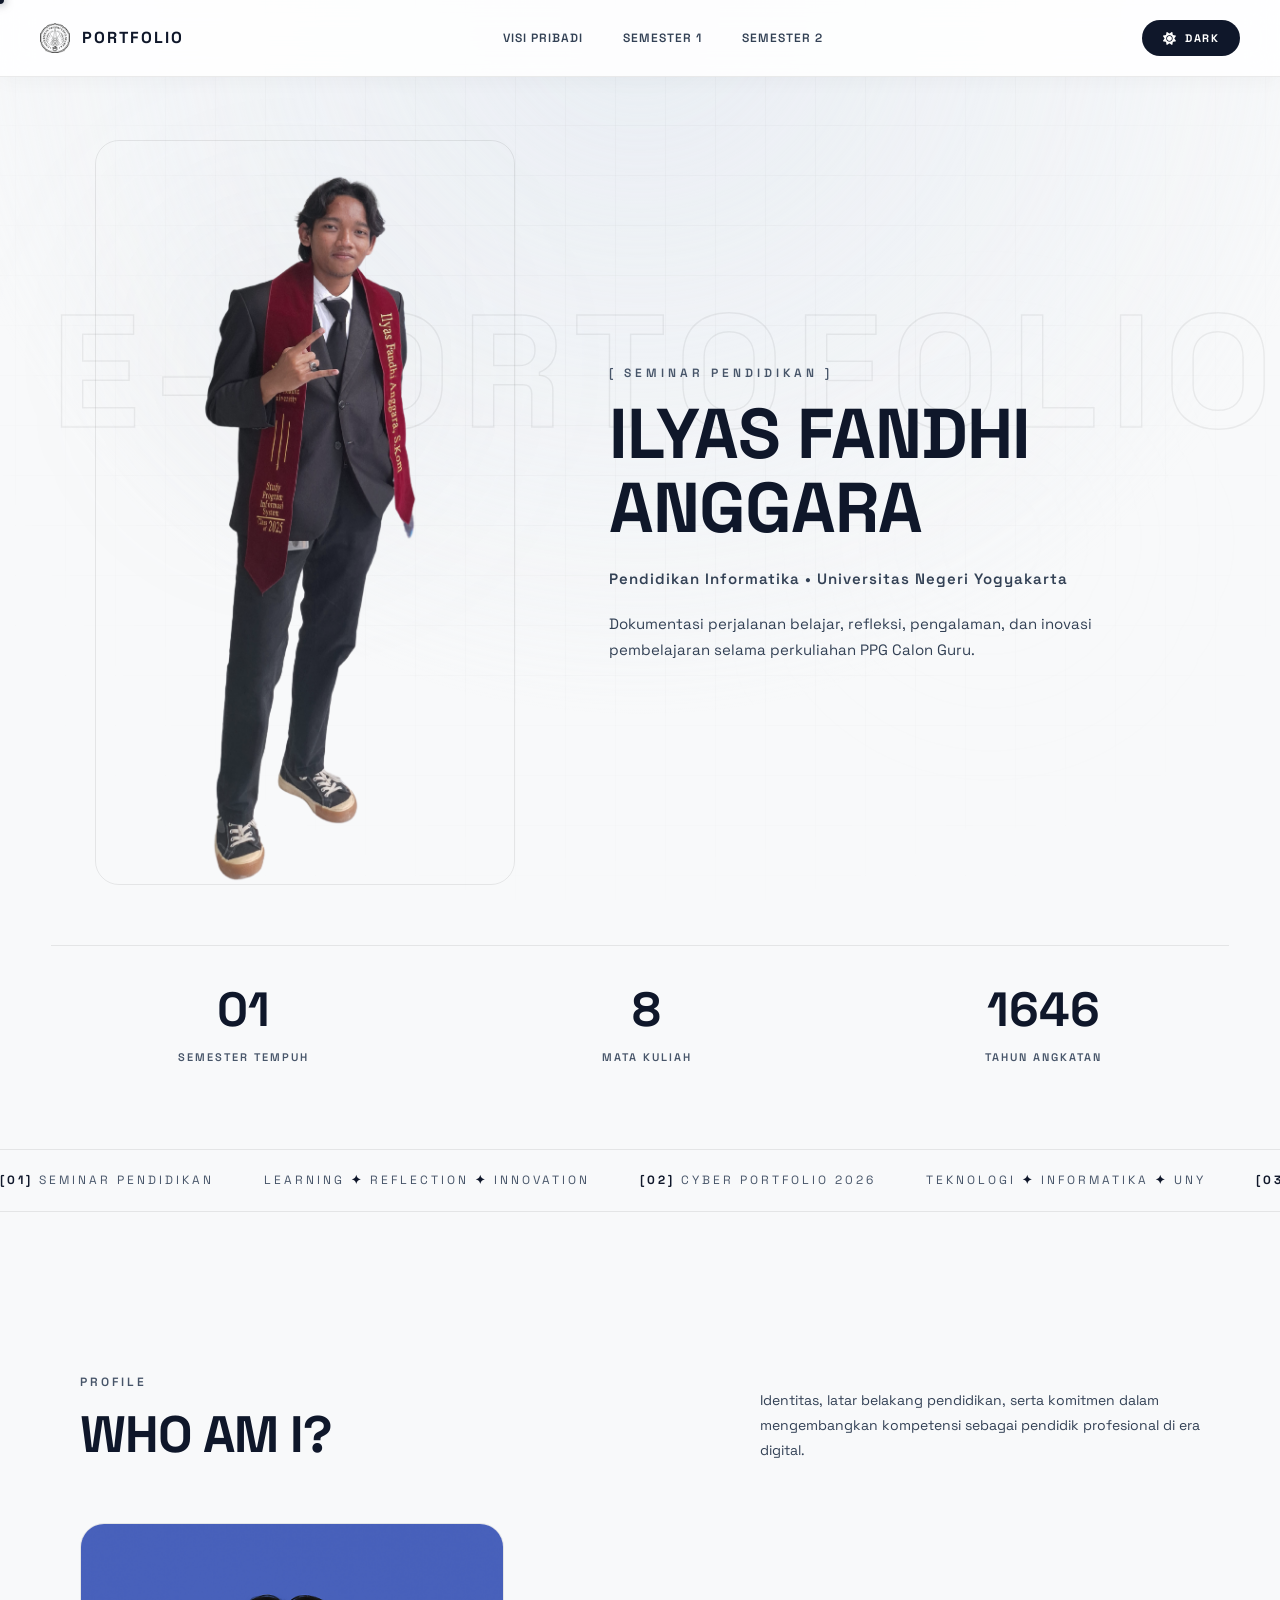
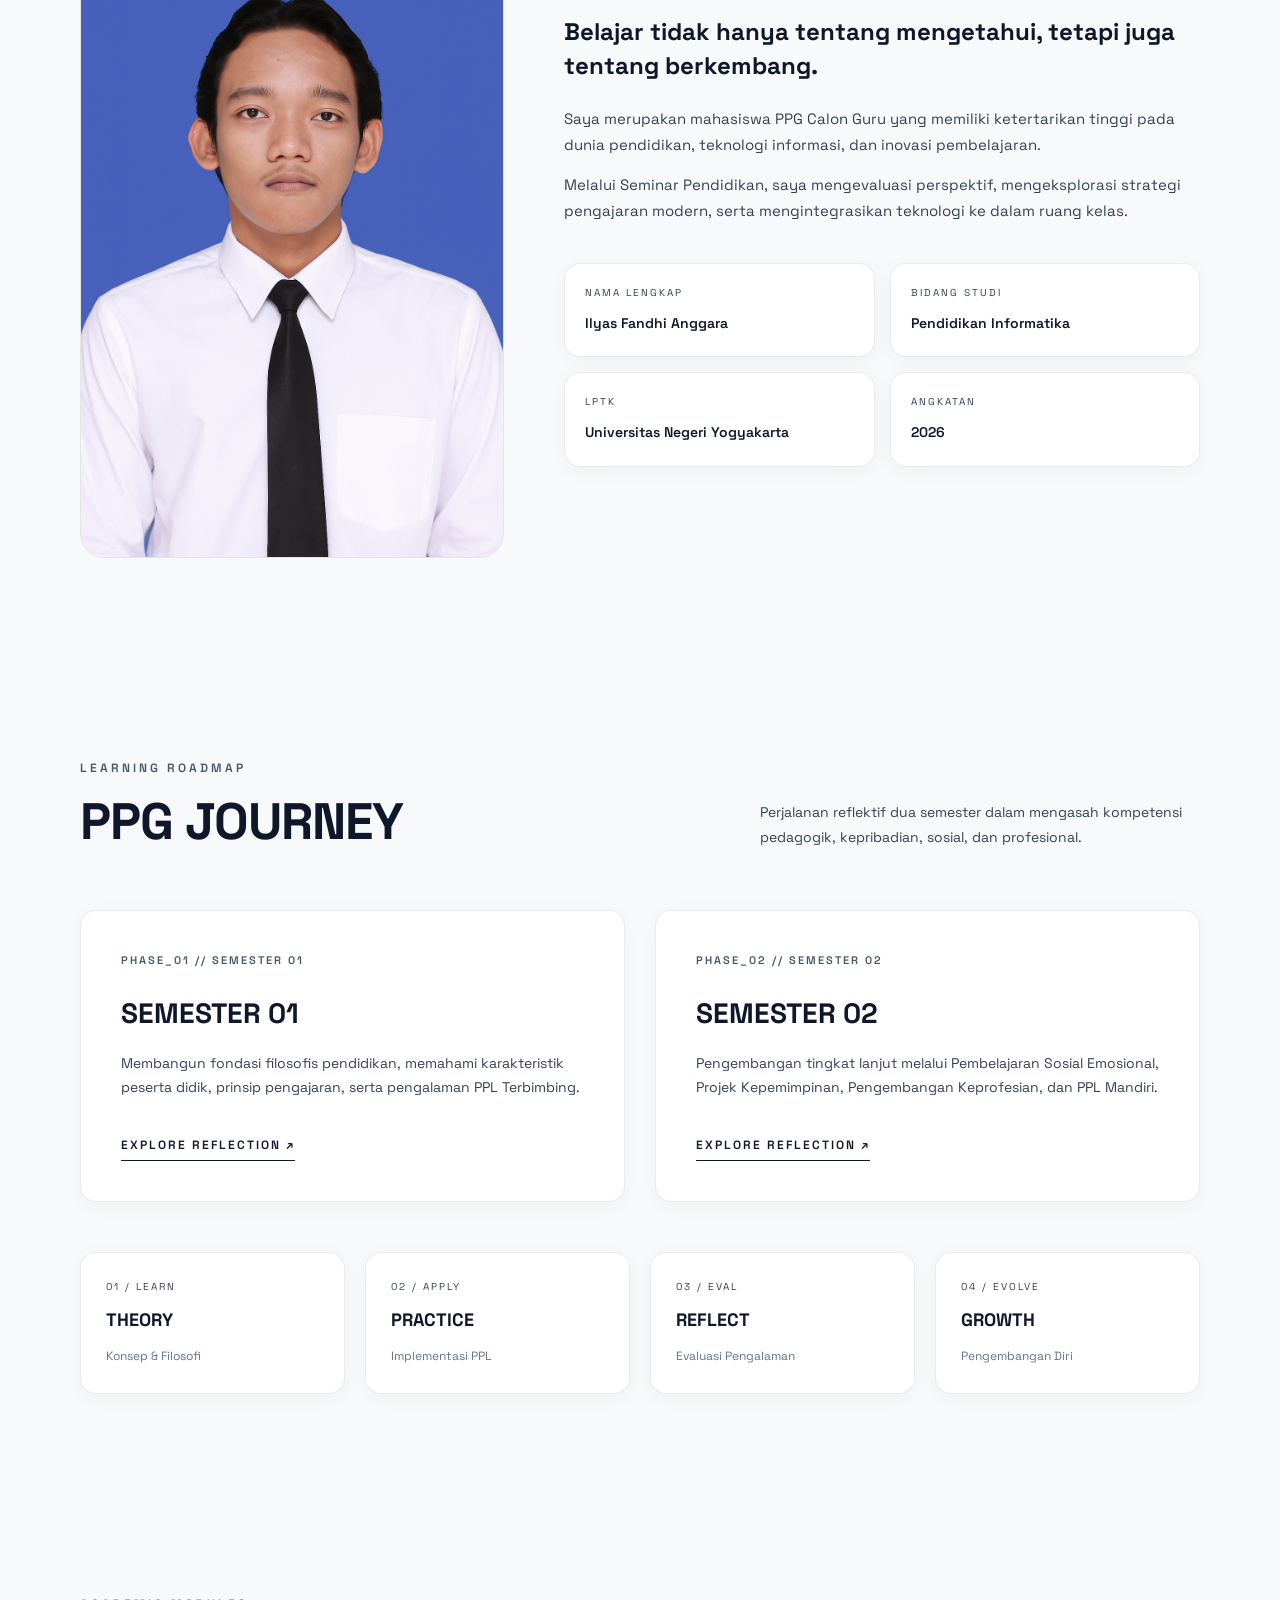
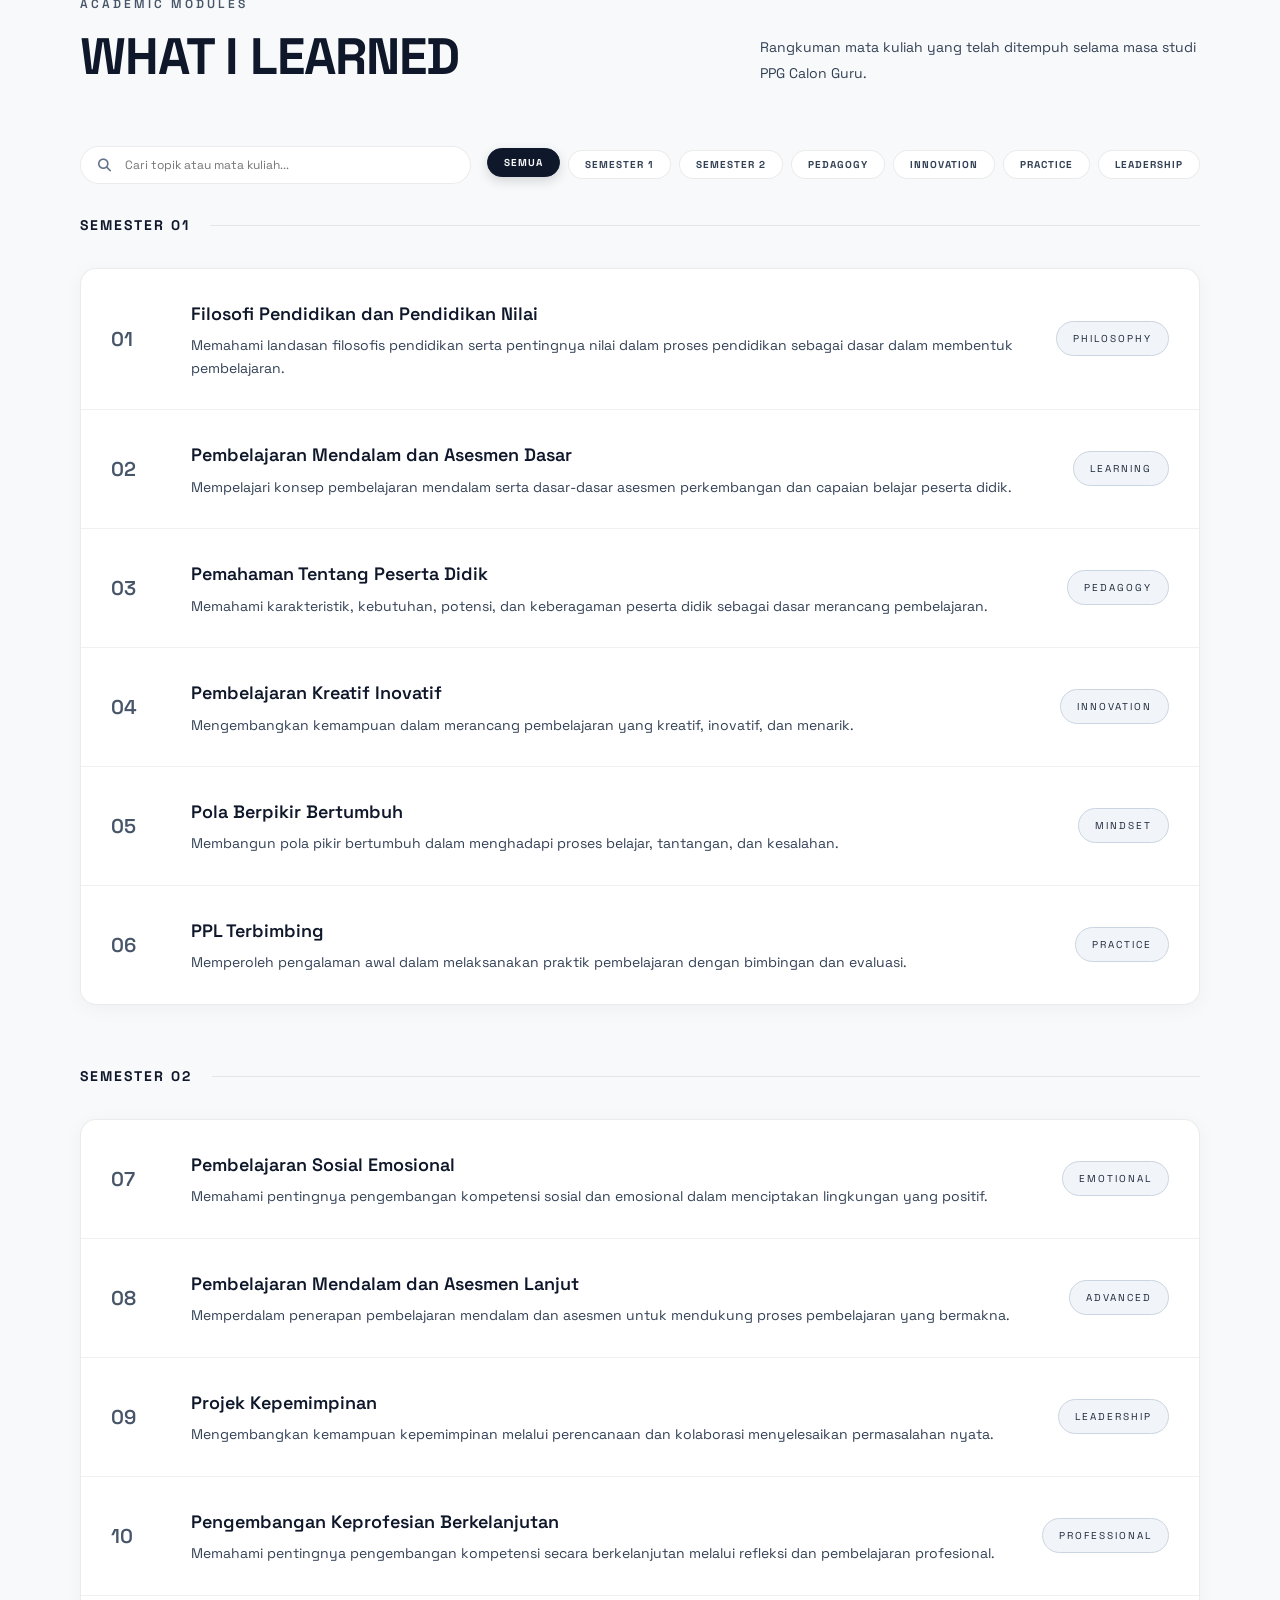
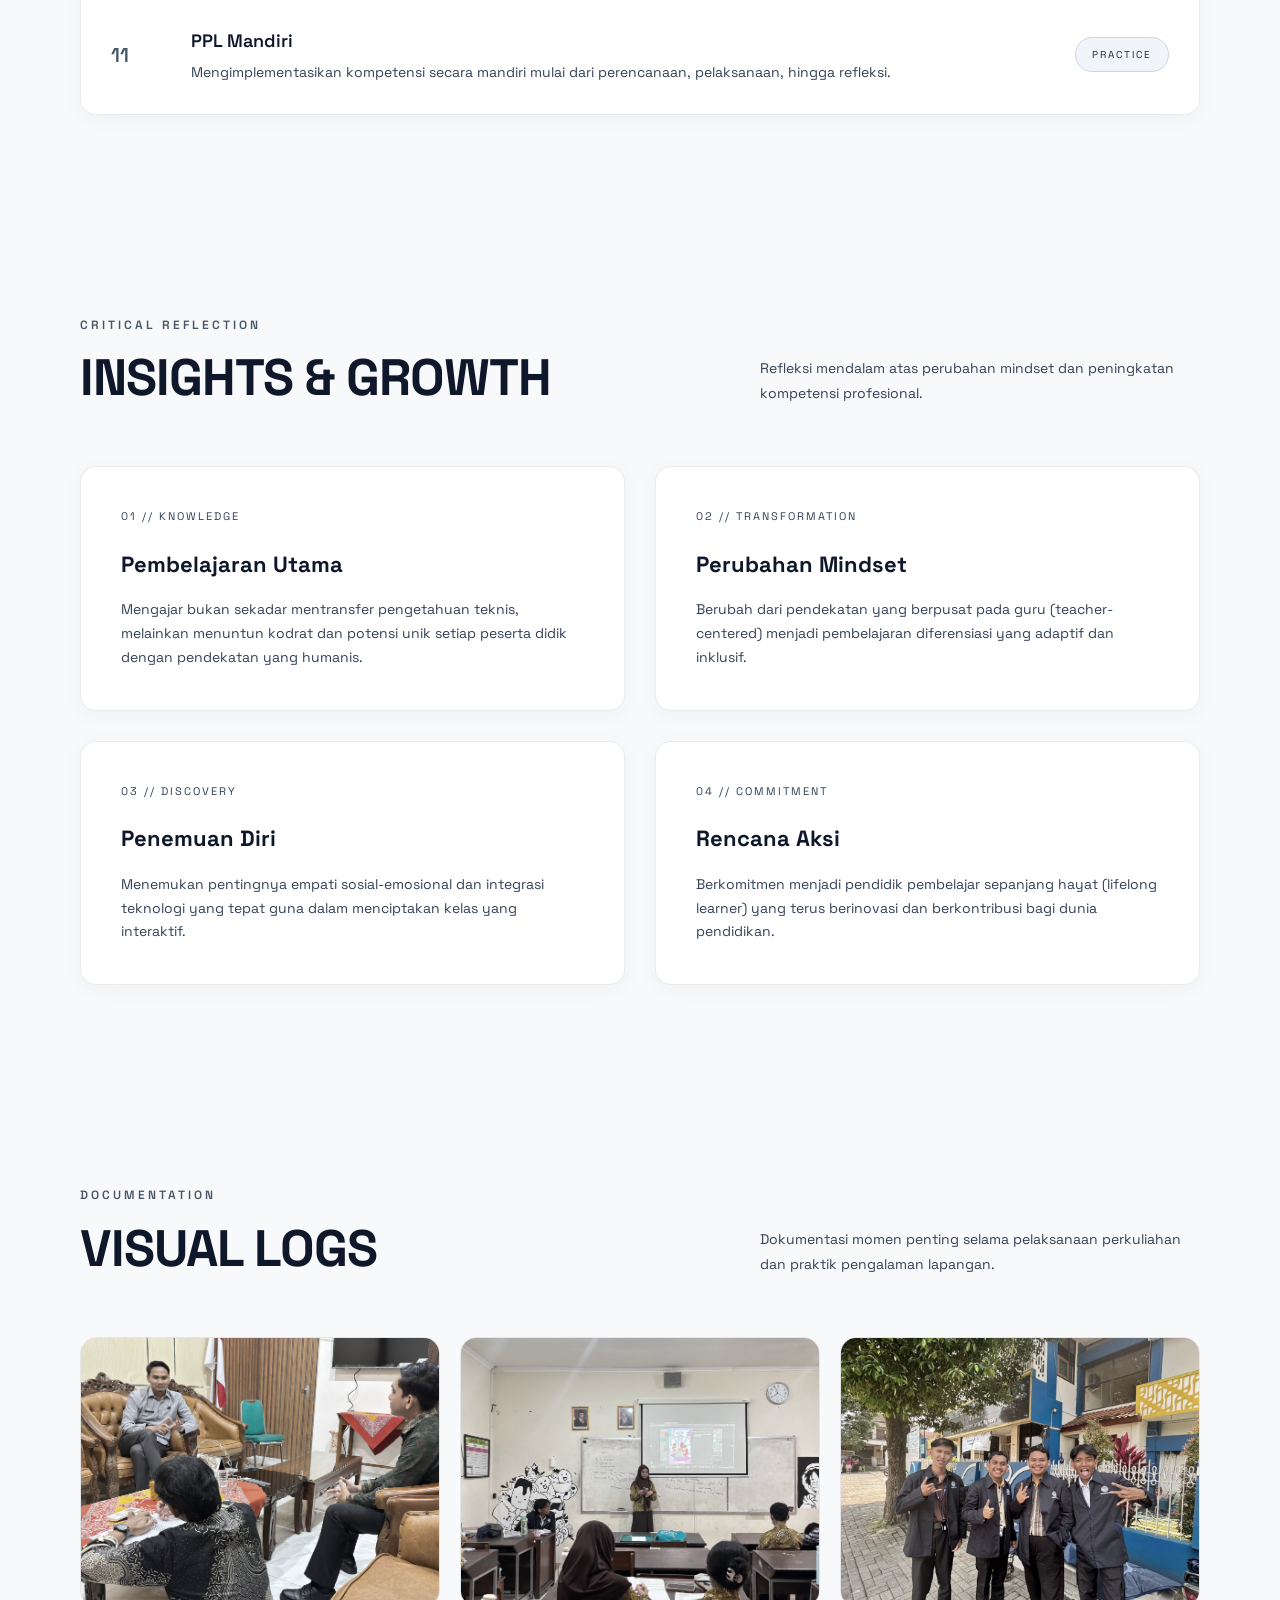
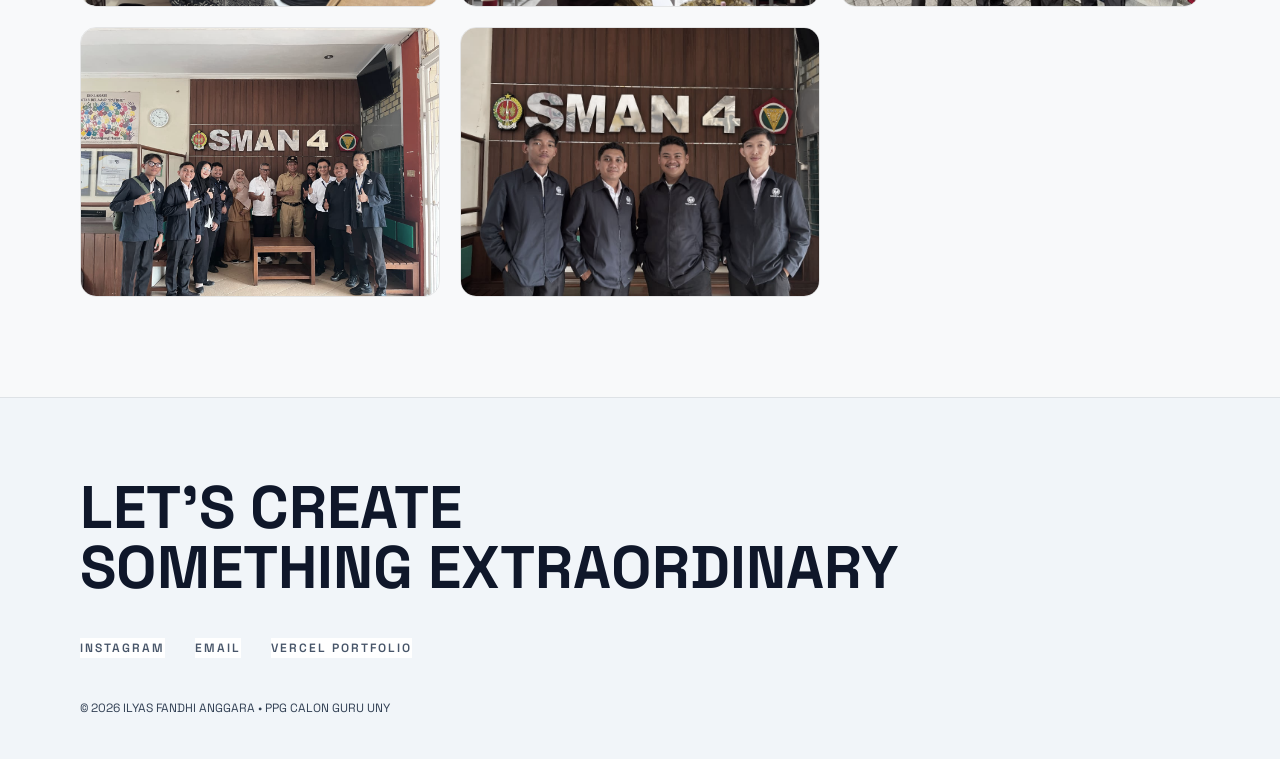
==== commit 9020e23e: "Upadte2.1" ====
--- a/index.html
+++ b/index.html
@@ -63,7 +63,7 @@
         </a>
 
         <nav class="nav-center">
-          <a href="identitas.html">IDENTITAS</a>
+          <a href="identitas.html">VISI PRIBADI</a>
           <a href="refleksi-sem1.html">SEMESTER 1</a>
           <a href="refleksi-sem2.html">SEMESTER 2</a>
         </nav>
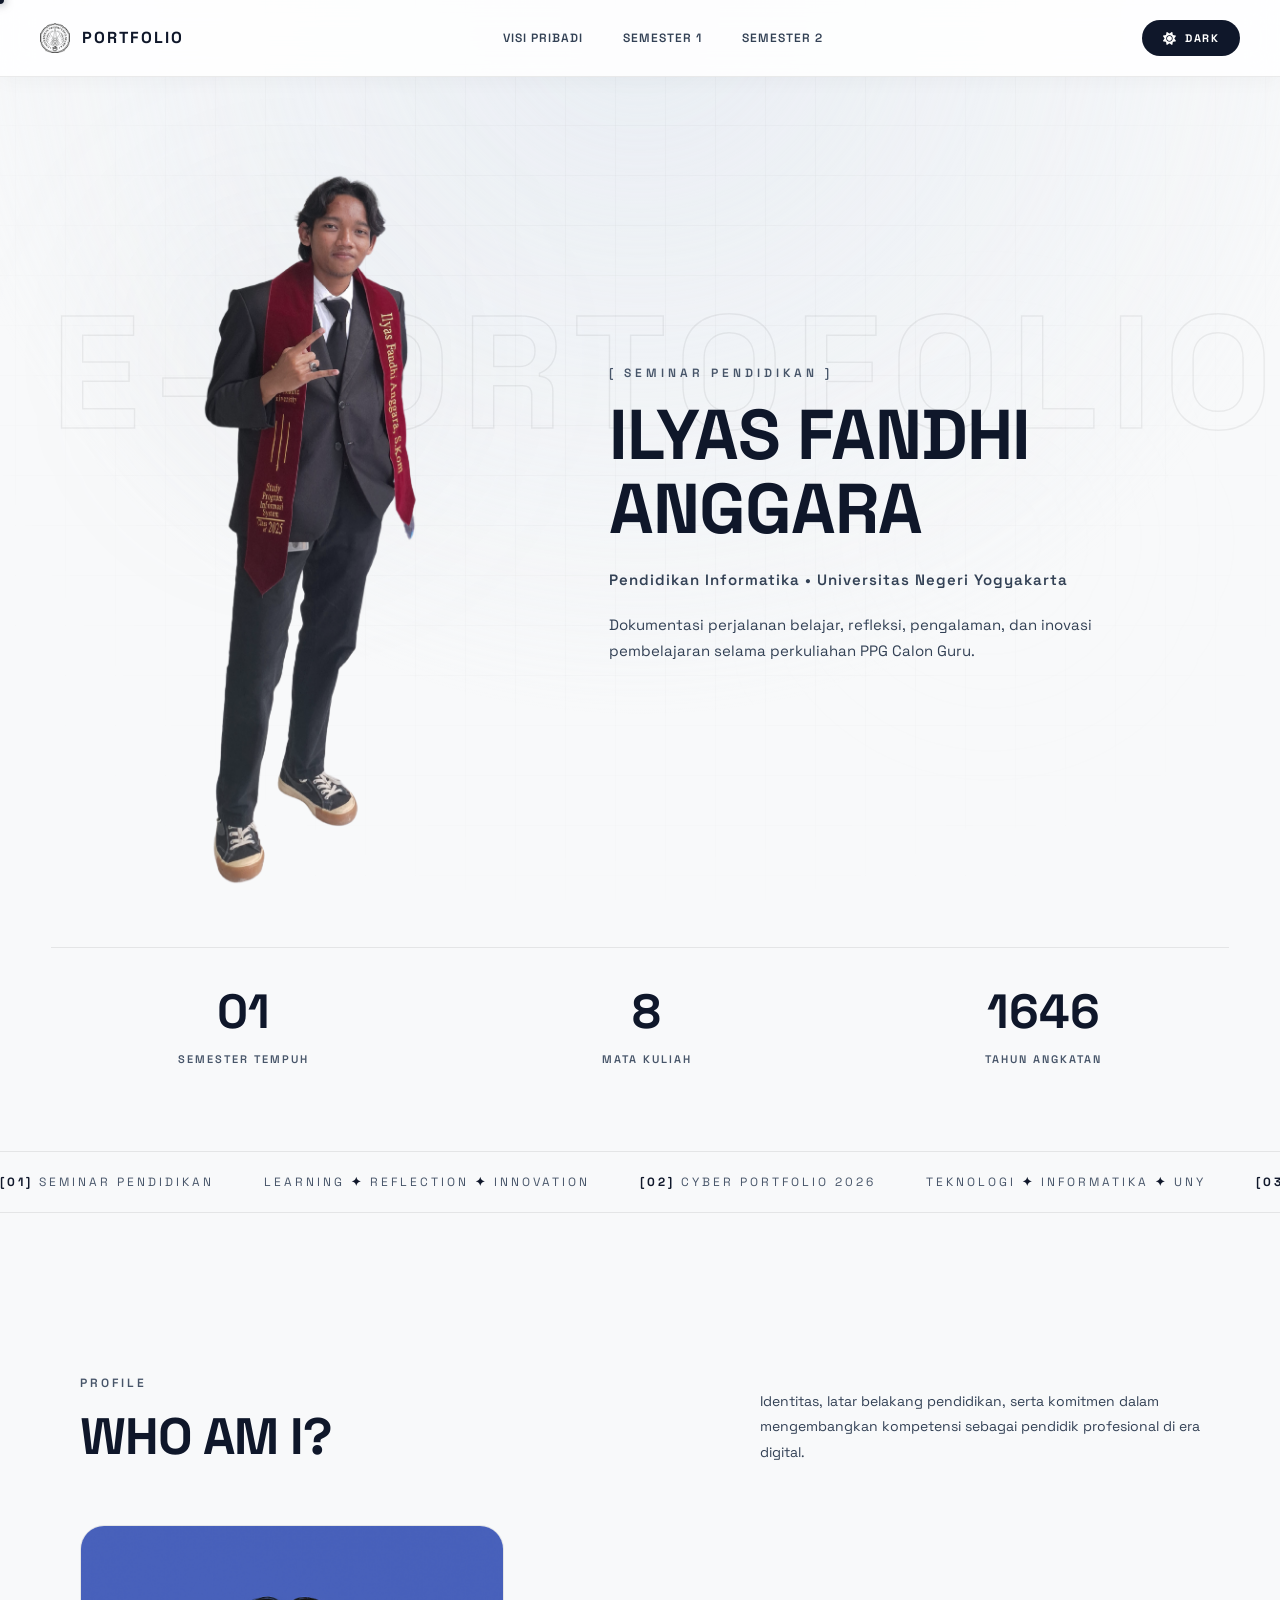
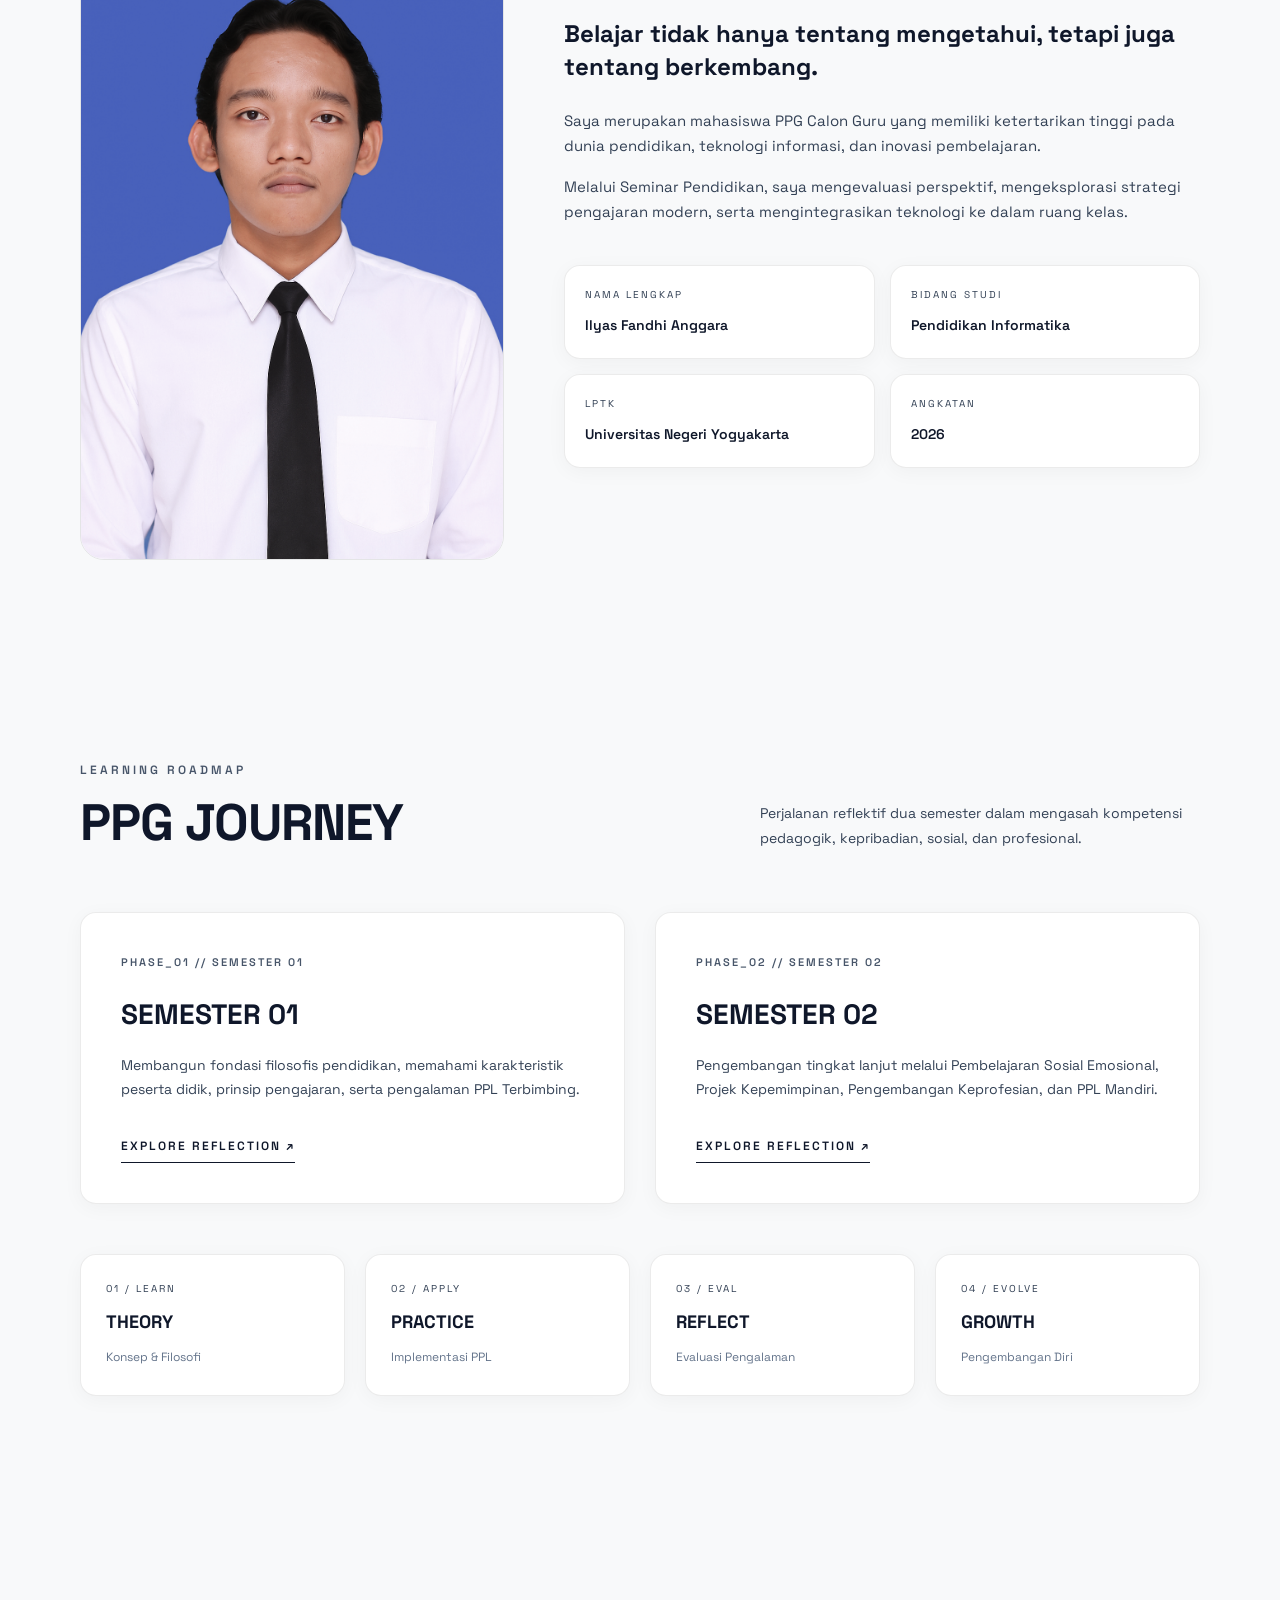
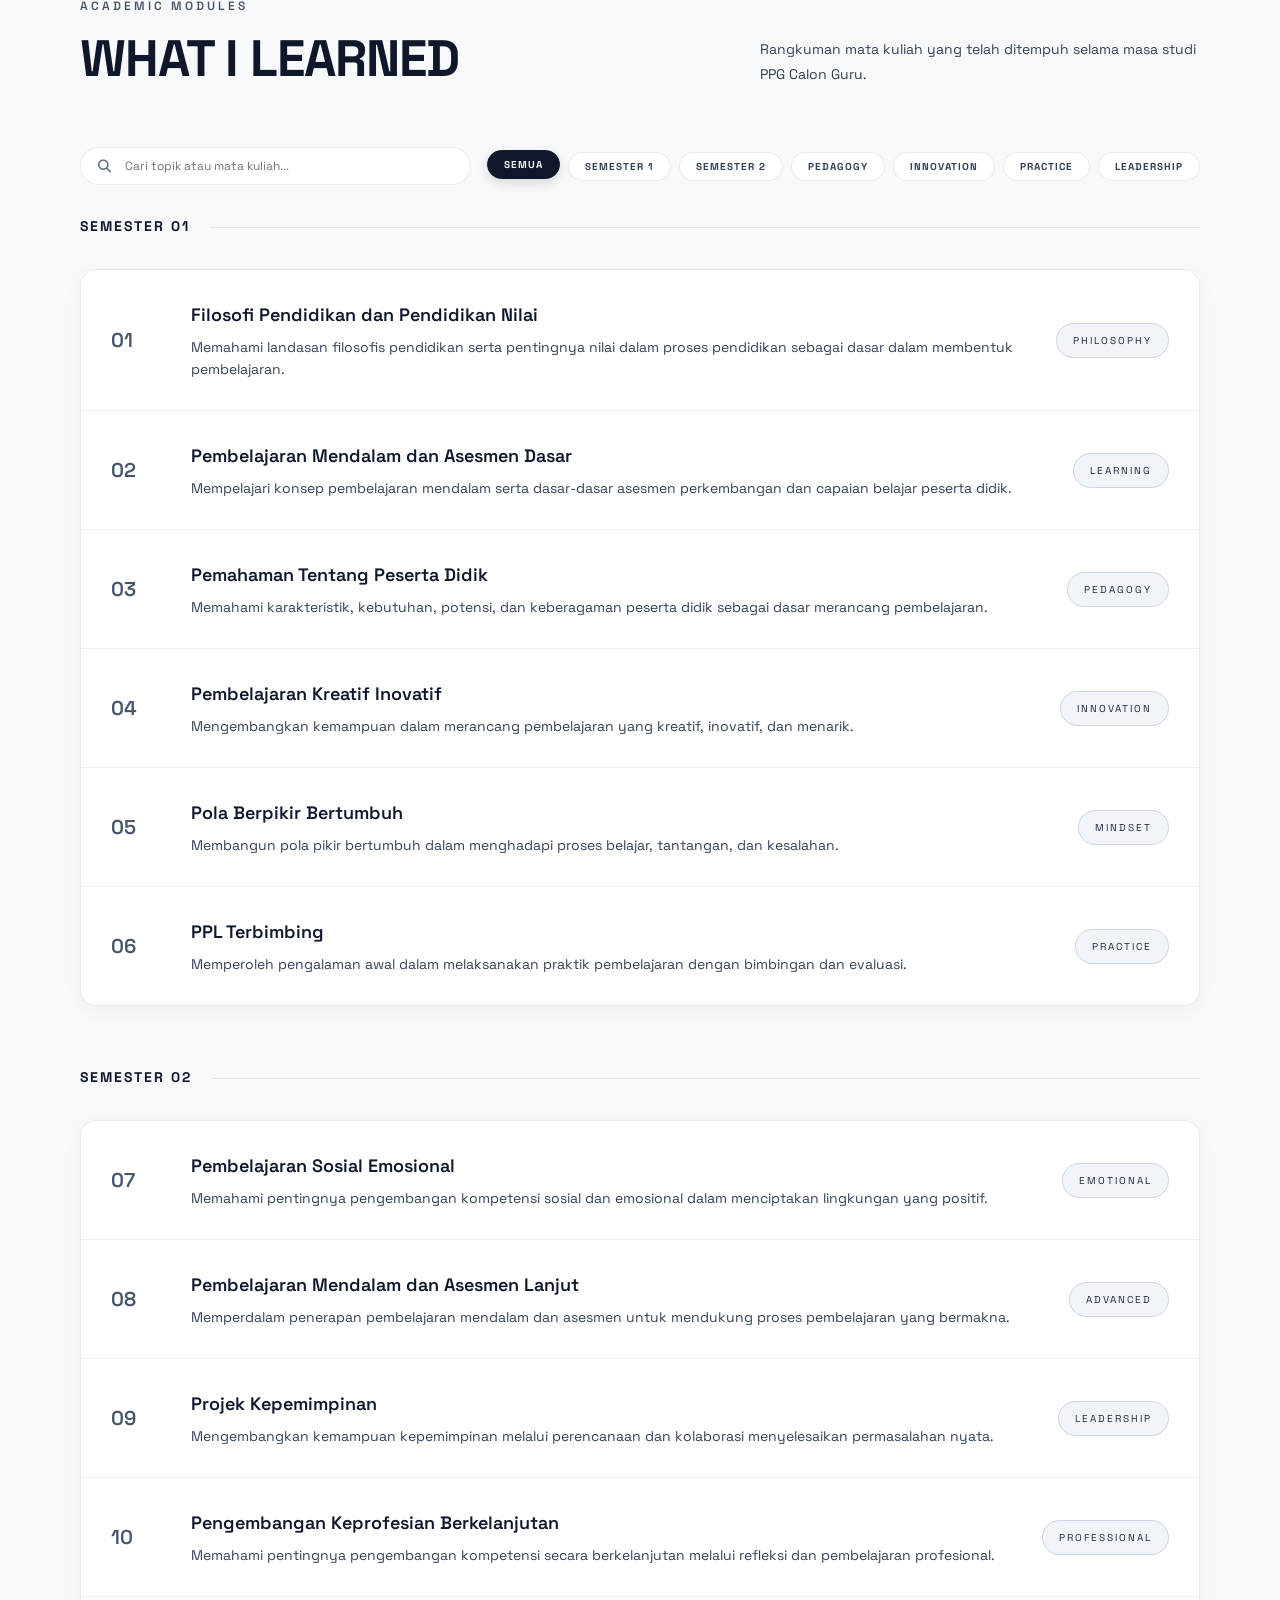
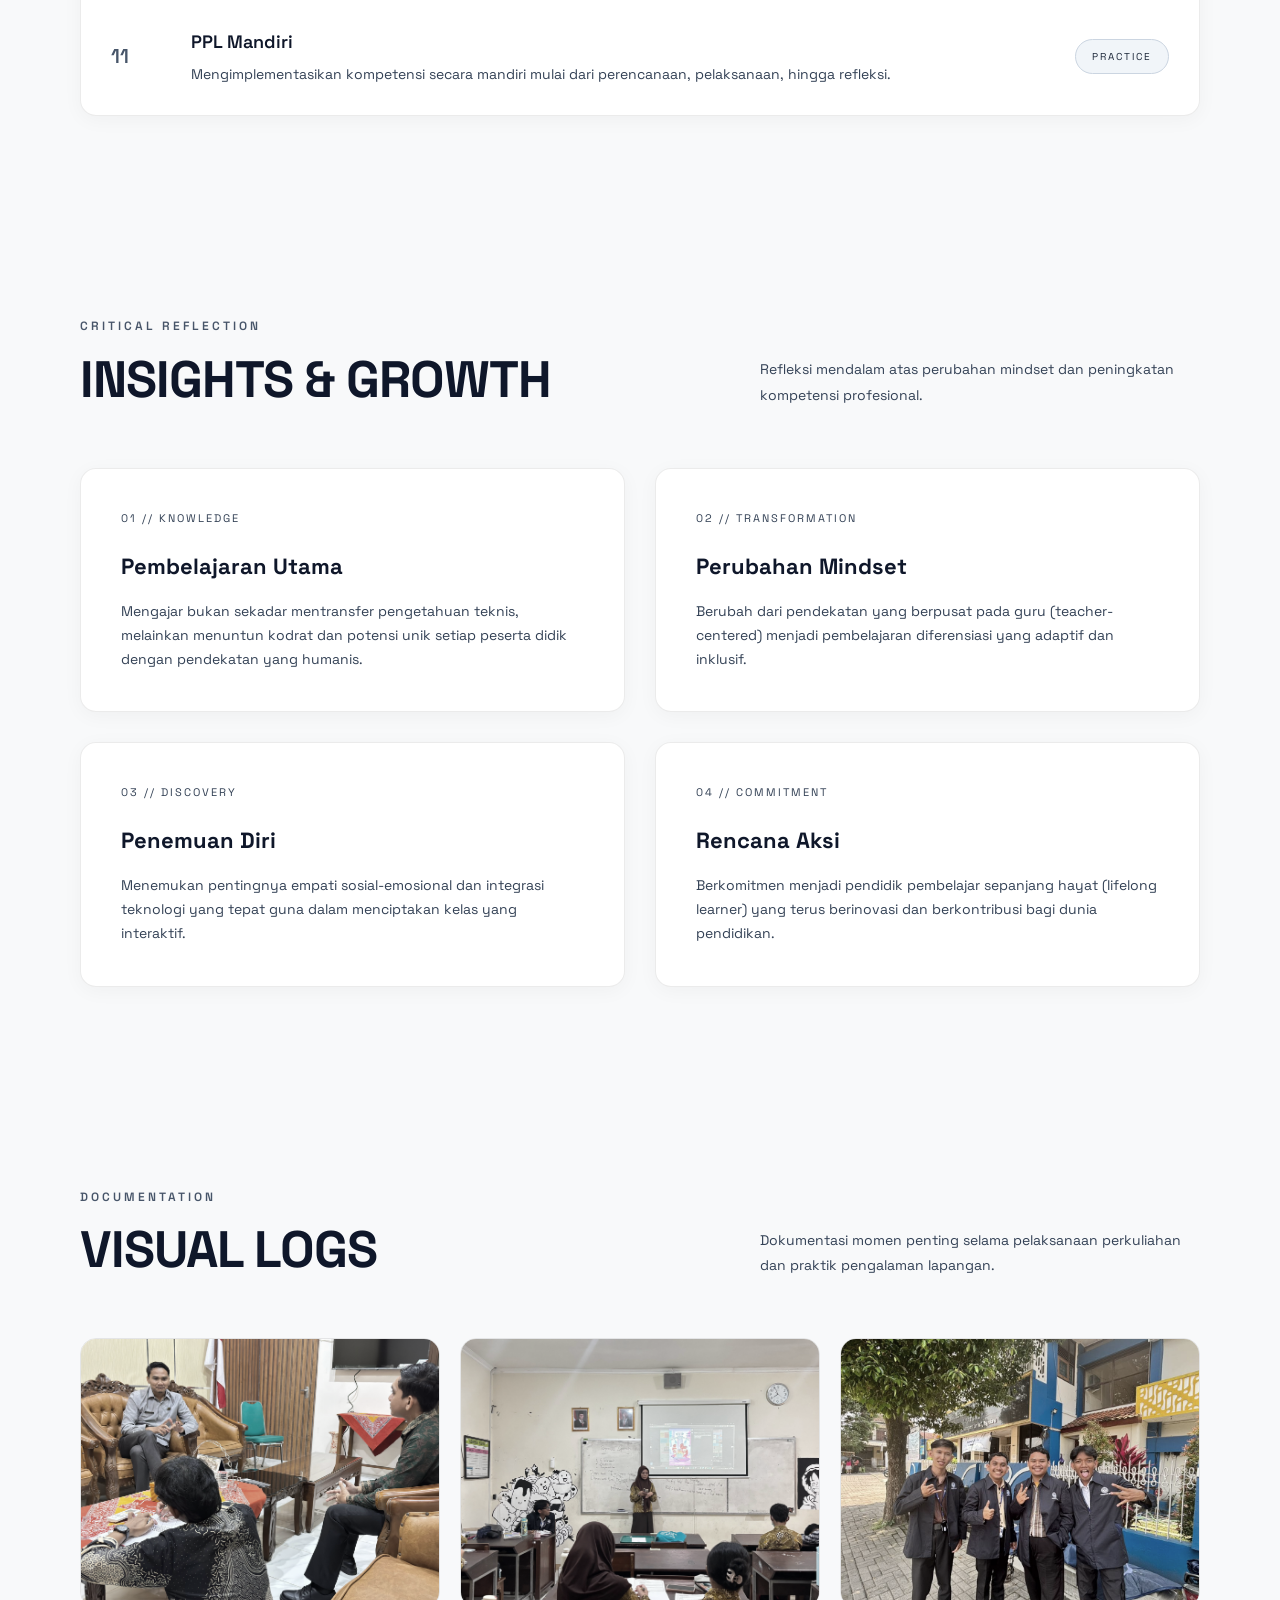
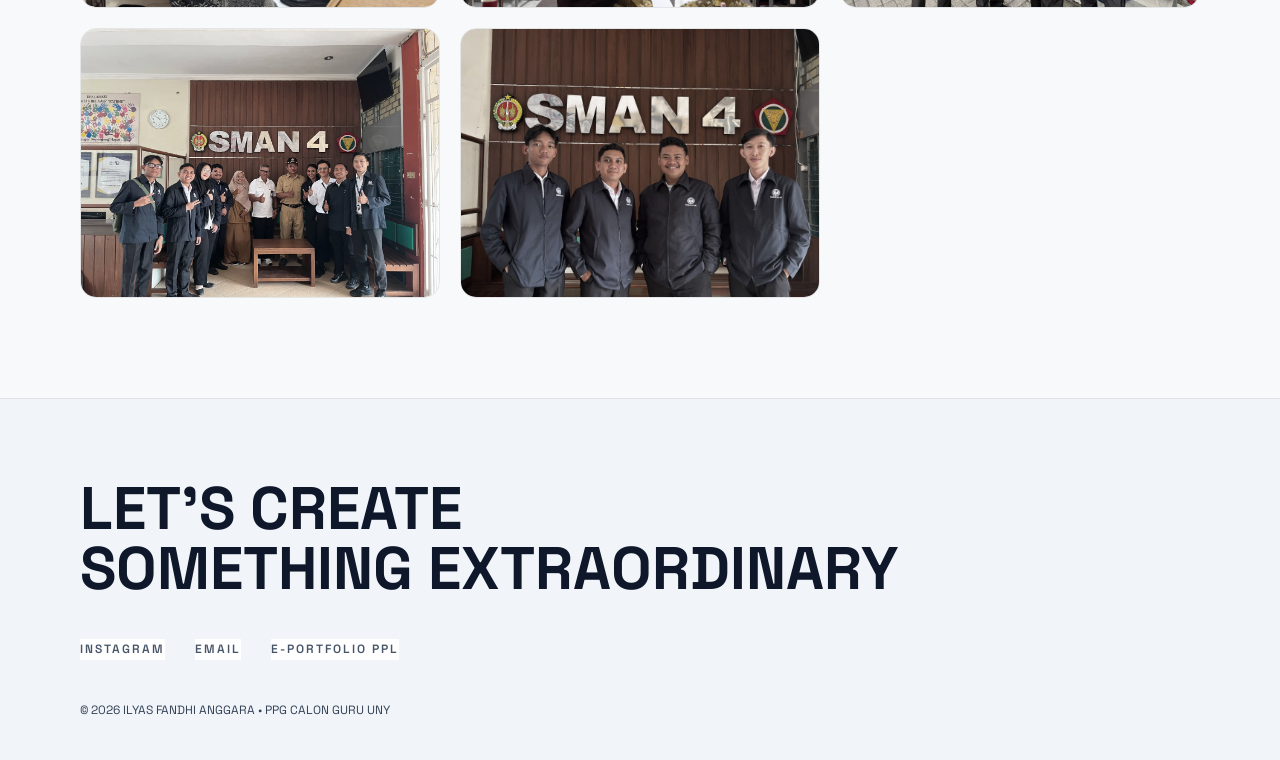
==== commit 82aa90db: "Updated2.2" ====
--- a/index.html
+++ b/index.html
@@ -427,7 +427,7 @@
         <div class="footer-social">
           <a href="https://www.instagram.com/fandhidk17/" target="_blank">INSTAGRAM</a>
           <a href="mailto:ilyasfandhianggara@gmail.com">EMAIL</a>
-          <a href="https://e-portofolio-fandhi.vercel.app/" target="_blank">VERCEL PORTFOLIO</a>
+          <a href="https://e-portofolio-fandhi.vercel.app/" target="_blank">E-PORTFOLIO PPL</a>
         </div>
         <p style="margin-top: 40px; font-size: 12px; color: var(--text-muted)">© 2026 ILYAS FANDHI ANGGARA • PPG CALON GURU UNY</p>
       </div>
--- a/css/style.css
+++ b/css/style.css
@@ -105,9 +105,7 @@
 }
 
 [data-theme="light"] .bg-grid {
-  background-image:
-    linear-gradient(rgba(0, 0, 0, 0.05) 1px, transparent 1px),
-    linear-gradient(90deg, rgba(0, 0, 0, 0.05) 1px, transparent 1px);
+  background-image: linear-gradient(rgba(0, 0, 0, 0.05) 1px, transparent 1px), linear-gradient(90deg, rgba(0, 0, 0, 0.05) 1px, transparent 1px);
 }
 
 [data-theme="light"] .bg-canvas {
@@ -433,8 +431,14 @@
   transform: translate(-50%, -50%);
   pointer-events: none;
   z-index: 99999;
-  transition: width 0.2s, height 0.2s, background 0.2s, transform 0.1s;
-  box-shadow: 0 0 10px rgba(255, 255, 255, 0.8), 0 0 20px rgba(255, 255, 255, 0.4);
+  transition:
+    width 0.2s,
+    height 0.2s,
+    background 0.2s,
+    transform 0.1s;
+  box-shadow:
+    0 0 10px rgba(255, 255, 255, 0.8),
+    0 0 20px rgba(255, 255, 255, 0.4);
 }
 
 .cursor-ring {
@@ -448,17 +452,20 @@
   transform: translate(-50%, -50%);
   pointer-events: none;
   z-index: 99998;
-  transition: width 0.3s cubic-bezier(0.25, 1, 0.5, 1),
-              height 0.3s cubic-bezier(0.25, 1, 0.5, 1),
-              border-color 0.3s,
-              background 0.3s;
+  transition:
+    width 0.3s cubic-bezier(0.25, 1, 0.5, 1),
+    height 0.3s cubic-bezier(0.25, 1, 0.5, 1),
+    border-color 0.3s,
+    background 0.3s;
 }
 
 .cursor-dot.cursor-active {
   width: 14px;
   height: 14px;
   background: #a3a3a3;
-  box-shadow: 0 0 18px rgba(163, 163, 163, 0.9), 0 0 30px rgba(255, 255, 255, 0.3);
+  box-shadow:
+    0 0 18px rgba(163, 163, 163, 0.9),
+    0 0 30px rgba(255, 255, 255, 0.3);
 }
 
 .cursor-ring.cursor-active {
@@ -498,7 +505,7 @@
 }
 
 .spotlight-card::before {
-  content: '';
+  content: "";
   position: absolute;
   inset: 0;
   border-radius: inherit;
@@ -526,7 +533,9 @@
   display: flex;
   align-items: center;
   justify-content: center;
-  transition: opacity 0.7s ease, visibility 0.7s ease;
+  transition:
+    opacity 0.7s ease,
+    visibility 0.7s ease;
   overflow: hidden;
 }
 
@@ -539,9 +548,7 @@
 .loader-grid {
   position: absolute;
   inset: -100px;
-  background-image:
-    linear-gradient(rgba(255, 255, 255, 0.04) 1px, transparent 1px),
-    linear-gradient(90deg, rgba(255, 255, 255, 0.04) 1px, transparent 1px);
+  background-image: linear-gradient(rgba(255, 255, 255, 0.04) 1px, transparent 1px), linear-gradient(90deg, rgba(255, 255, 255, 0.04) 1px, transparent 1px);
   background-size: 50px 50px;
   mask-image: radial-gradient(circle at center, black 30%, transparent 80%);
   -webkit-mask-image: radial-gradient(circle at center, black 30%, transparent 80%);
@@ -566,14 +573,35 @@
   line-height: 1;
   animation: cornerPulse 2.5s ease-in-out infinite alternate;
 }
-.loader-corner-tl { top: 28px; left: 32px; }
-.loader-corner-tr { top: 28px; right: 32px; animation-delay: 0.3s; }
-.loader-corner-bl { bottom: 28px; left: 32px; animation-delay: 0.6s; }
-.loader-corner-br { bottom: 28px; right: 32px; animation-delay: 0.9s; }
+.loader-corner-tl {
+  top: 28px;
+  left: 32px;
+}
+.loader-corner-tr {
+  top: 28px;
+  right: 32px;
+  animation-delay: 0.3s;
+}
+.loader-corner-bl {
+  bottom: 28px;
+  left: 32px;
+  animation-delay: 0.6s;
+}
+.loader-corner-br {
+  bottom: 28px;
+  right: 32px;
+  animation-delay: 0.9s;
+}
 
 @keyframes cornerPulse {
-  0%   { opacity: 0.15; transform: scale(1); }
-  100% { opacity: 0.55; transform: scale(1.1); }
+  0% {
+    opacity: 0.15;
+    transform: scale(1);
+  }
+  100% {
+    opacity: 0.55;
+    transform: scale(1.1);
+  }
 }
 
 .loader-content {
@@ -606,8 +634,14 @@
 }
 
 @keyframes logoPulse {
-  0%   { box-shadow: 0 0 0 0 rgba(255, 255, 255, 0.0); border-color: rgba(255, 255, 255, 0.1); }
-  100% { box-shadow: 0 0 30px 10px rgba(255, 255, 255, 0.06); border-color: rgba(255, 255, 255, 0.3); }
+  0% {
+    box-shadow: 0 0 0 0 rgba(255, 255, 255, 0);
+    border-color: rgba(255, 255, 255, 0.1);
+  }
+  100% {
+    box-shadow: 0 0 30px 10px rgba(255, 255, 255, 0.06);
+    border-color: rgba(255, 255, 255, 0.3);
+  }
 }
 
 .loader-brand {
@@ -702,16 +736,18 @@
 }
 
 @keyframes scanline {
-  0% { transform: translateY(-100%); }
-  100% { transform: translateY(400%); }
+  0% {
+    transform: translateY(-100%);
+  }
+  100% {
+    transform: translateY(400%);
+  }
 }
 
 .bg-grid {
   position: absolute;
   inset: -100px;
-  background-image:
-    linear-gradient(rgba(255, 255, 255, 0.03) 1px, transparent 1px),
-    linear-gradient(90deg, rgba(255, 255, 255, 0.03) 1px, transparent 1px);
+  background-image: linear-gradient(rgba(255, 255, 255, 0.03) 1px, transparent 1px), linear-gradient(90deg, rgba(255, 255, 255, 0.03) 1px, transparent 1px);
   background-size: 50px 50px;
   background-position: center;
   mask-image: radial-gradient(circle at 50% 30%, black 20%, transparent 80%);
@@ -721,8 +757,12 @@
 }
 
 @keyframes gridMove {
-  0% { transform: translate(0, 0); }
-  100% { transform: translate(50px, 50px); }
+  0% {
+    transform: translate(0, 0);
+  }
+  100% {
+    transform: translate(50px, 50px);
+  }
 }
 
 .glow-orb-container {
@@ -763,16 +803,24 @@
 }
 
 @keyframes floatOrb {
-  0% { transform: translate(0, 0) scale(1); }
-  50% { transform: translate(80px, -60px) scale(1.15); }
-  100% { transform: translate(-40px, 40px) scale(0.9); }
+  0% {
+    transform: translate(0, 0) scale(1);
+  }
+  50% {
+    transform: translate(80px, -60px) scale(1.15);
+  }
+  100% {
+    transform: translate(-40px, 40px) scale(0.9);
+  }
 }
 
 /* ==================== ANIMASI SCROLL (REVEAL) ==================== */
 .reveal {
   opacity: 0;
   transform: translateY(40px);
-  transition: opacity 0.8s cubic-bezier(0.23, 1, 0.32, 1), transform 0.8s cubic-bezier(0.23, 1, 0.32, 1);
+  transition:
+    opacity 0.8s cubic-bezier(0.23, 1, 0.32, 1),
+    transform 0.8s cubic-bezier(0.23, 1, 0.32, 1);
 }
 
 .reveal.active {
@@ -846,7 +894,7 @@
 }
 
 .nav-center a::after {
-  content: '';
+  content: "";
   position: absolute;
   bottom: 0;
   left: 0;
@@ -892,7 +940,7 @@
 }
 
 .theme-toggle::before {
-  content: '';
+  content: "";
   position: absolute;
   inset: 0;
   background: linear-gradient(120deg, transparent 30%, rgba(255, 255, 255, 0.25) 50%, transparent 70%);
@@ -915,11 +963,19 @@
   transition: transform 0.3s cubic-bezier(0.25, 1, 0.5, 1);
 }
 
-.theme-icon-dark  { display: inline-block; }
-.theme-icon-light { display: none; }
-
-[data-theme="light"] .theme-icon-dark  { display: none; }
-[data-theme="light"] .theme-icon-light { display: inline-block; }
+.theme-icon-dark {
+  display: inline-block;
+}
+.theme-icon-light {
+  display: none;
+}
+
+[data-theme="light"] .theme-icon-dark {
+  display: none;
+}
+[data-theme="light"] .theme-icon-light {
+  display: inline-block;
+}
 
 .theme-label {
   font-size: 11px;
@@ -1004,8 +1060,12 @@
 }
 
 @keyframes marqueeScroll {
-  0%   { transform: translateX(0); }
-  100% { transform: translateX(-50%); }
+  0% {
+    transform: translateX(0);
+  }
+  100% {
+    transform: translateX(-50%);
+  }
 }
 
 /* ==================== HERO SECTION (INDEX) ==================== */
@@ -1065,7 +1125,7 @@
   max-width: 420px;
   border-radius: var(--radius-lg);
   overflow: hidden;
-  border: 1px solid var(--border-light);
+  border: 0px solid var(--border-light);
   justify-self: center;
   transition: var(--transition-smooth);
   position: relative;
@@ -1073,7 +1133,7 @@
 }
 
 .hero-image-wrapper::after {
-  content: '🔍 CLICK TO PREVIEW';
+  content: "🔍 CLICK TO PREVIEW";
   position: absolute;
   bottom: 16px;
   left: 50%;
@@ -1085,7 +1145,7 @@
   font-weight: 700;
   padding: 6px 14px;
   border-radius: 50px;
-  border: 1px solid rgba(255, 255, 255, 0.15);
+  border: 0px solid rgba(255, 255, 255, 0.15);
   backdrop-filter: blur(8px);
   opacity: 0;
   transition: var(--transition-smooth);
@@ -1517,7 +1577,7 @@
 }
 
 .material-item::before {
-  content: '';
+  content: "";
   position: absolute;
   top: 0;
   left: 0;
@@ -1630,7 +1690,7 @@
 }
 
 .gallery-item::after {
-  content: '🔍 PREVIEW';
+  content: "🔍 PREVIEW";
   position: absolute;
   inset: 0;
   background: rgba(18, 18, 20, 0.7);
@@ -2083,8 +2143,14 @@
 }
 
 @keyframes fadeIn {
-  from { opacity: 0; transform: translateY(16px); }
-  to   { opacity: 1; transform: translateY(0); }
+  from {
+    opacity: 0;
+    transform: translateY(16px);
+  }
+  to {
+    opacity: 1;
+    transform: translateY(0);
+  }
 }
 
 .course-header {
@@ -2458,6 +2524,61 @@
   transform: rotate(90deg);
 }
 
+/* ==================== ARTICLE NAVIGATION ==================== */
+.article-navigation {
+  display: flex;
+  justify-content: space-between;
+  align-items: center;
+  margin-top: 50px;
+  padding-top: 30px;
+  border-top: 1px solid var(--border-light);
+  gap: 20px;
+}
+
+.nav-btn {
+  display: flex;
+  align-items: center;
+  gap: 12px;
+  padding: 14px 28px;
+  background: var(--bg-card);
+  color: var(--text-primary);
+  border: 1px solid var(--border-light);
+  border-radius: var(--radius-sm);
+  font-family: var(--font-display);
+  font-weight: 600;
+  font-size: 14px;
+  transition: var(--transition-smooth);
+}
+
+.nav-btn:hover:not(:disabled) {
+  background: var(--primary);
+  color: var(--bg-primary);
+  border-color: var(--primary);
+  transform: translateY(-2px);
+  box-shadow: var(--shadow-glow);
+}
+
+/* Kondisi saat tombol sudah mentok / tidak bisa diklik */
+.nav-btn:disabled {
+  opacity: 0.3;
+  cursor: not-allowed !important;
+  transform: none;
+  box-shadow: none;
+}
+
+/* Dukungan untuk Light Mode */
+[data-theme="light"] .nav-btn {
+  background: #ffffff;
+  border-color: #cbd5e1;
+  color: #0f172a;
+}
+
+[data-theme="light"] .nav-btn:hover:not(:disabled) {
+  background: #0f172a;
+  color: #ffffff;
+  border-color: #0f172a;
+}
+
 /* ==================== BACK TO TOP BUTTON WITH PROGRESS RING ==================== */
 .back-to-top {
   position: fixed;
@@ -2732,4 +2853,4 @@
     width: 42px;
     height: 42px;
   }
-}+}
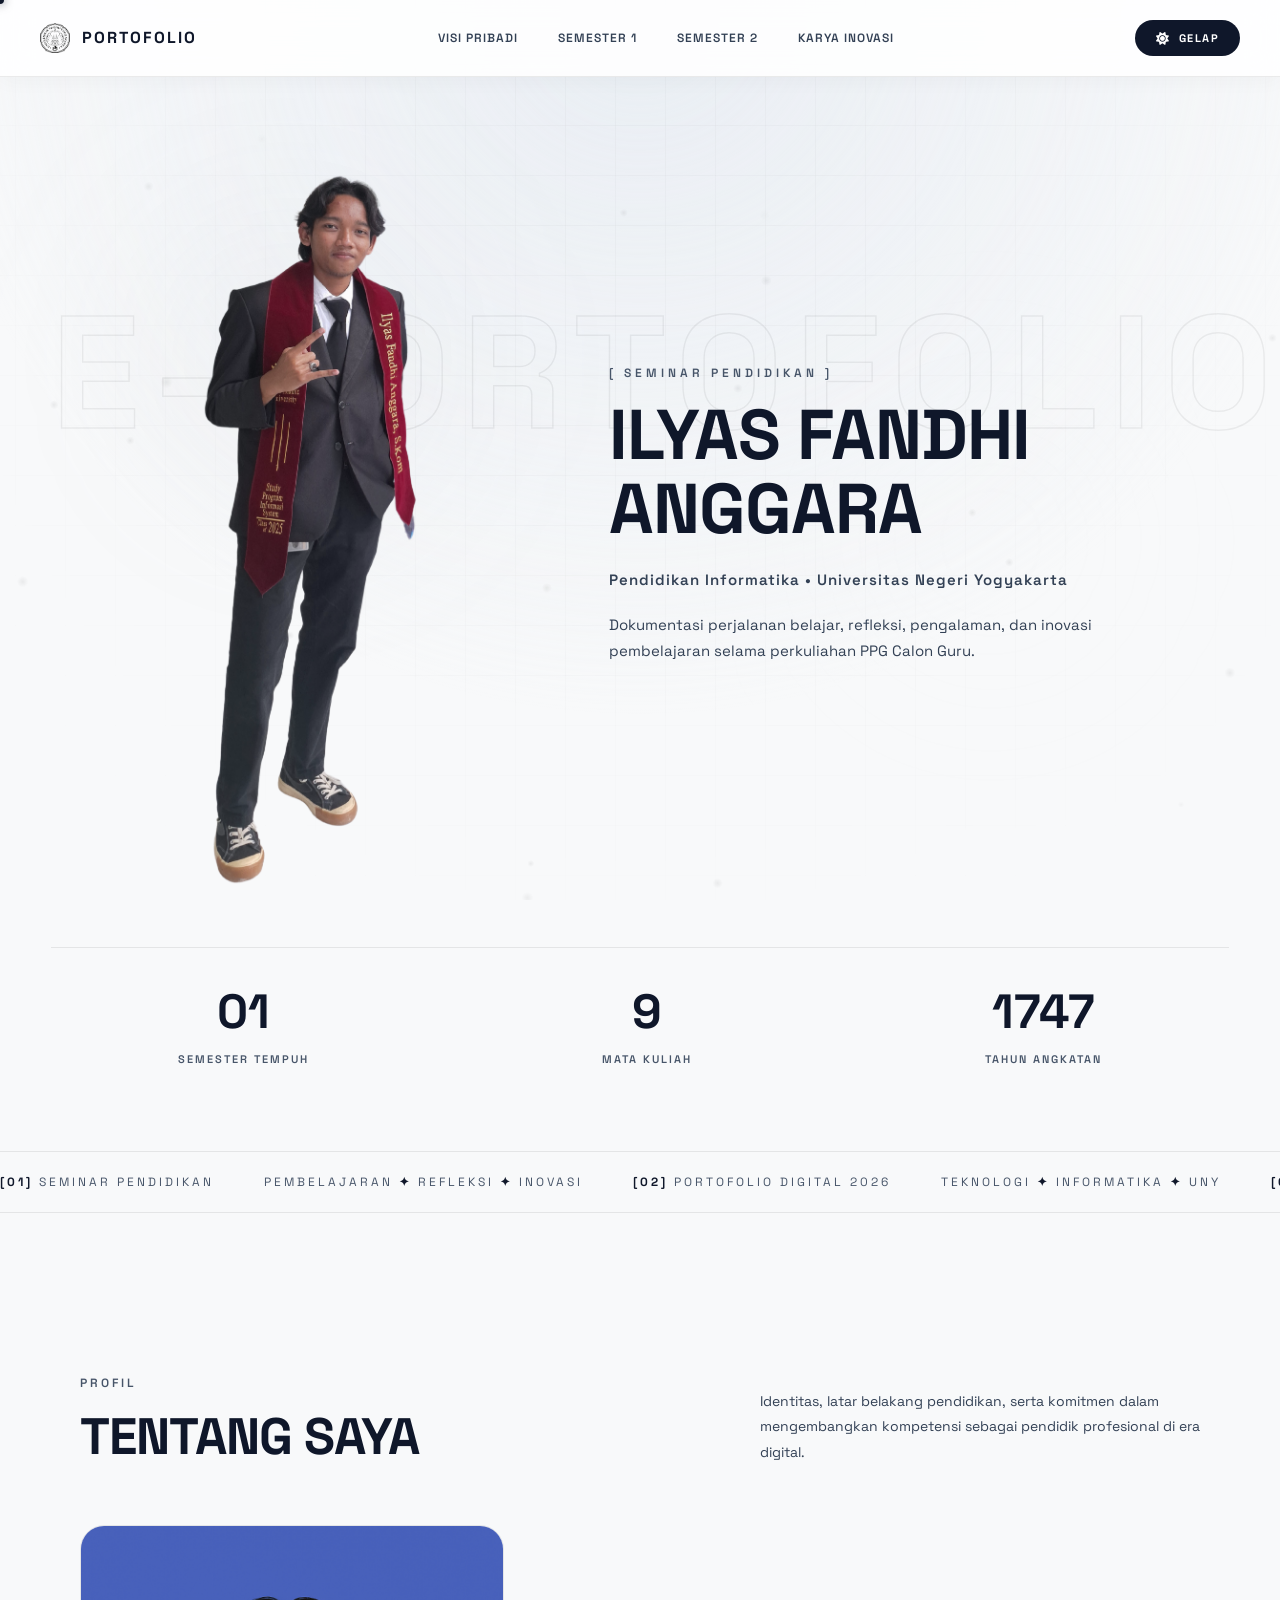
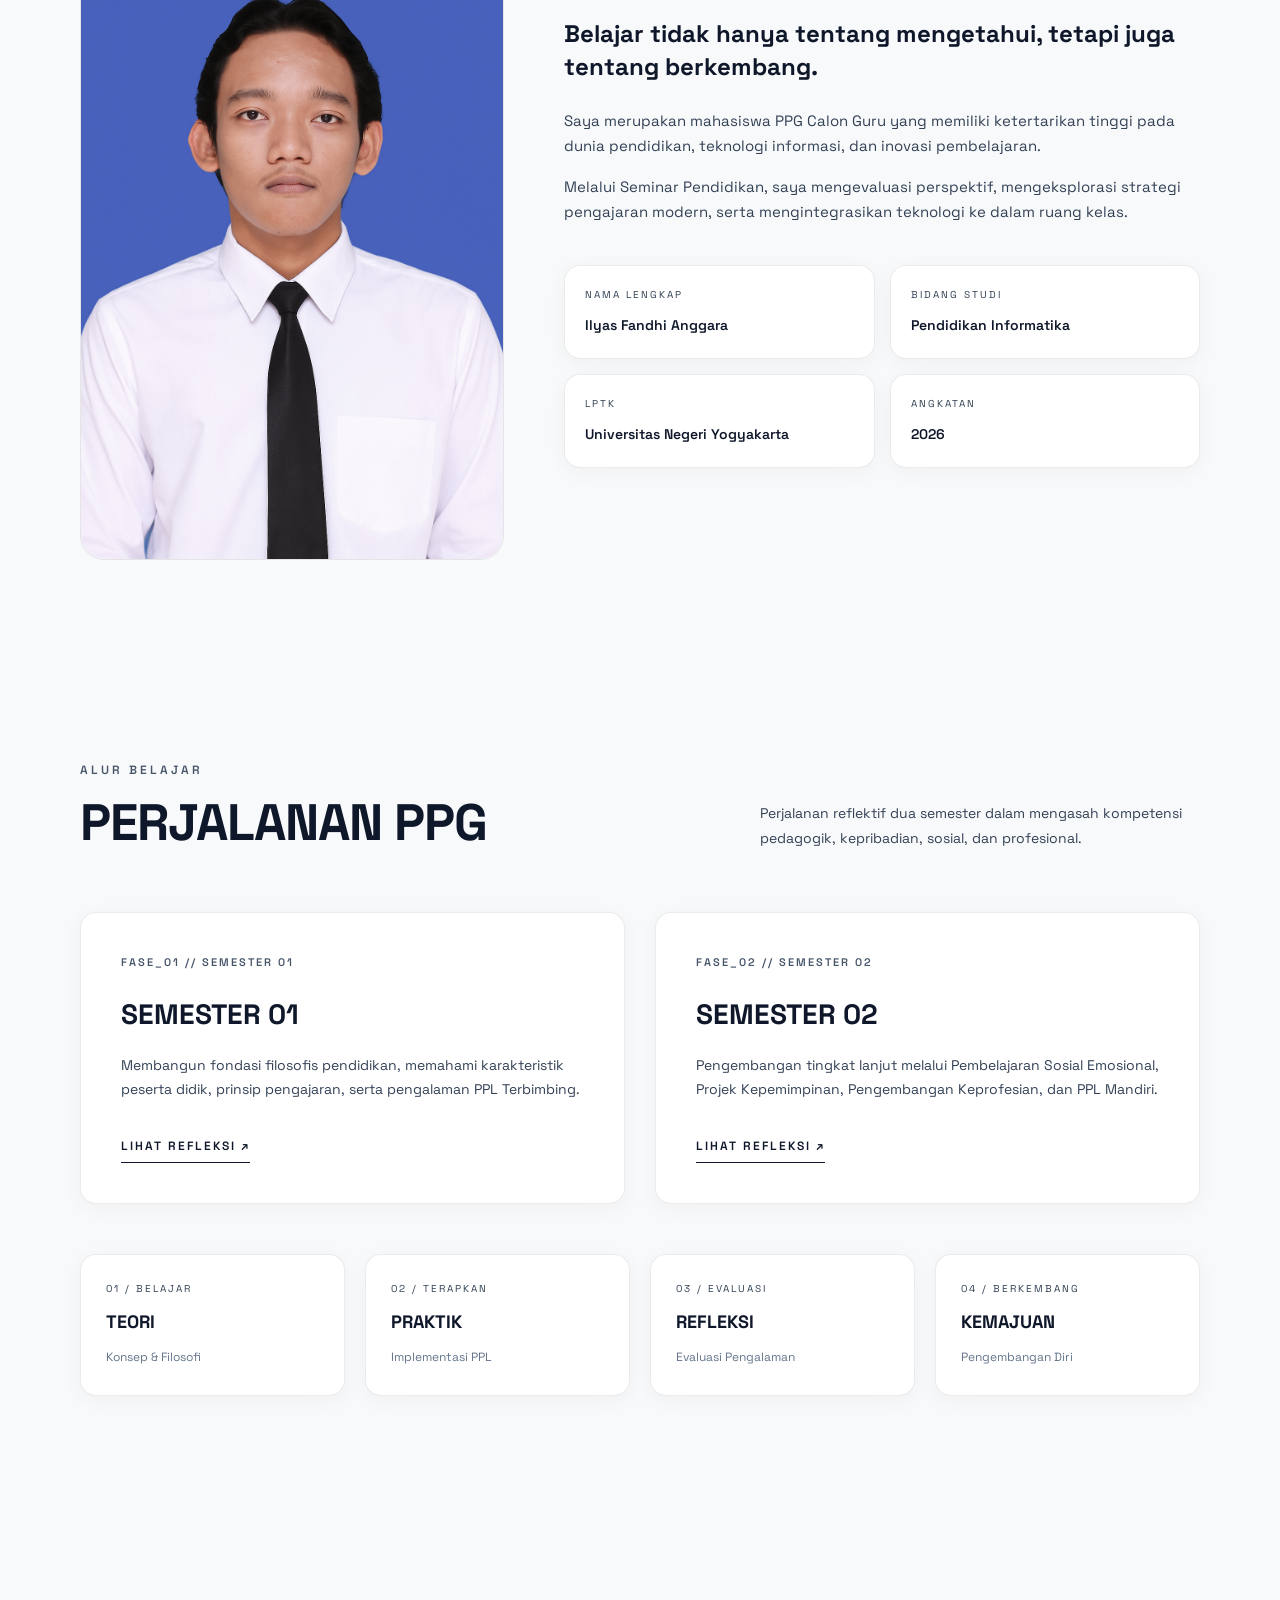
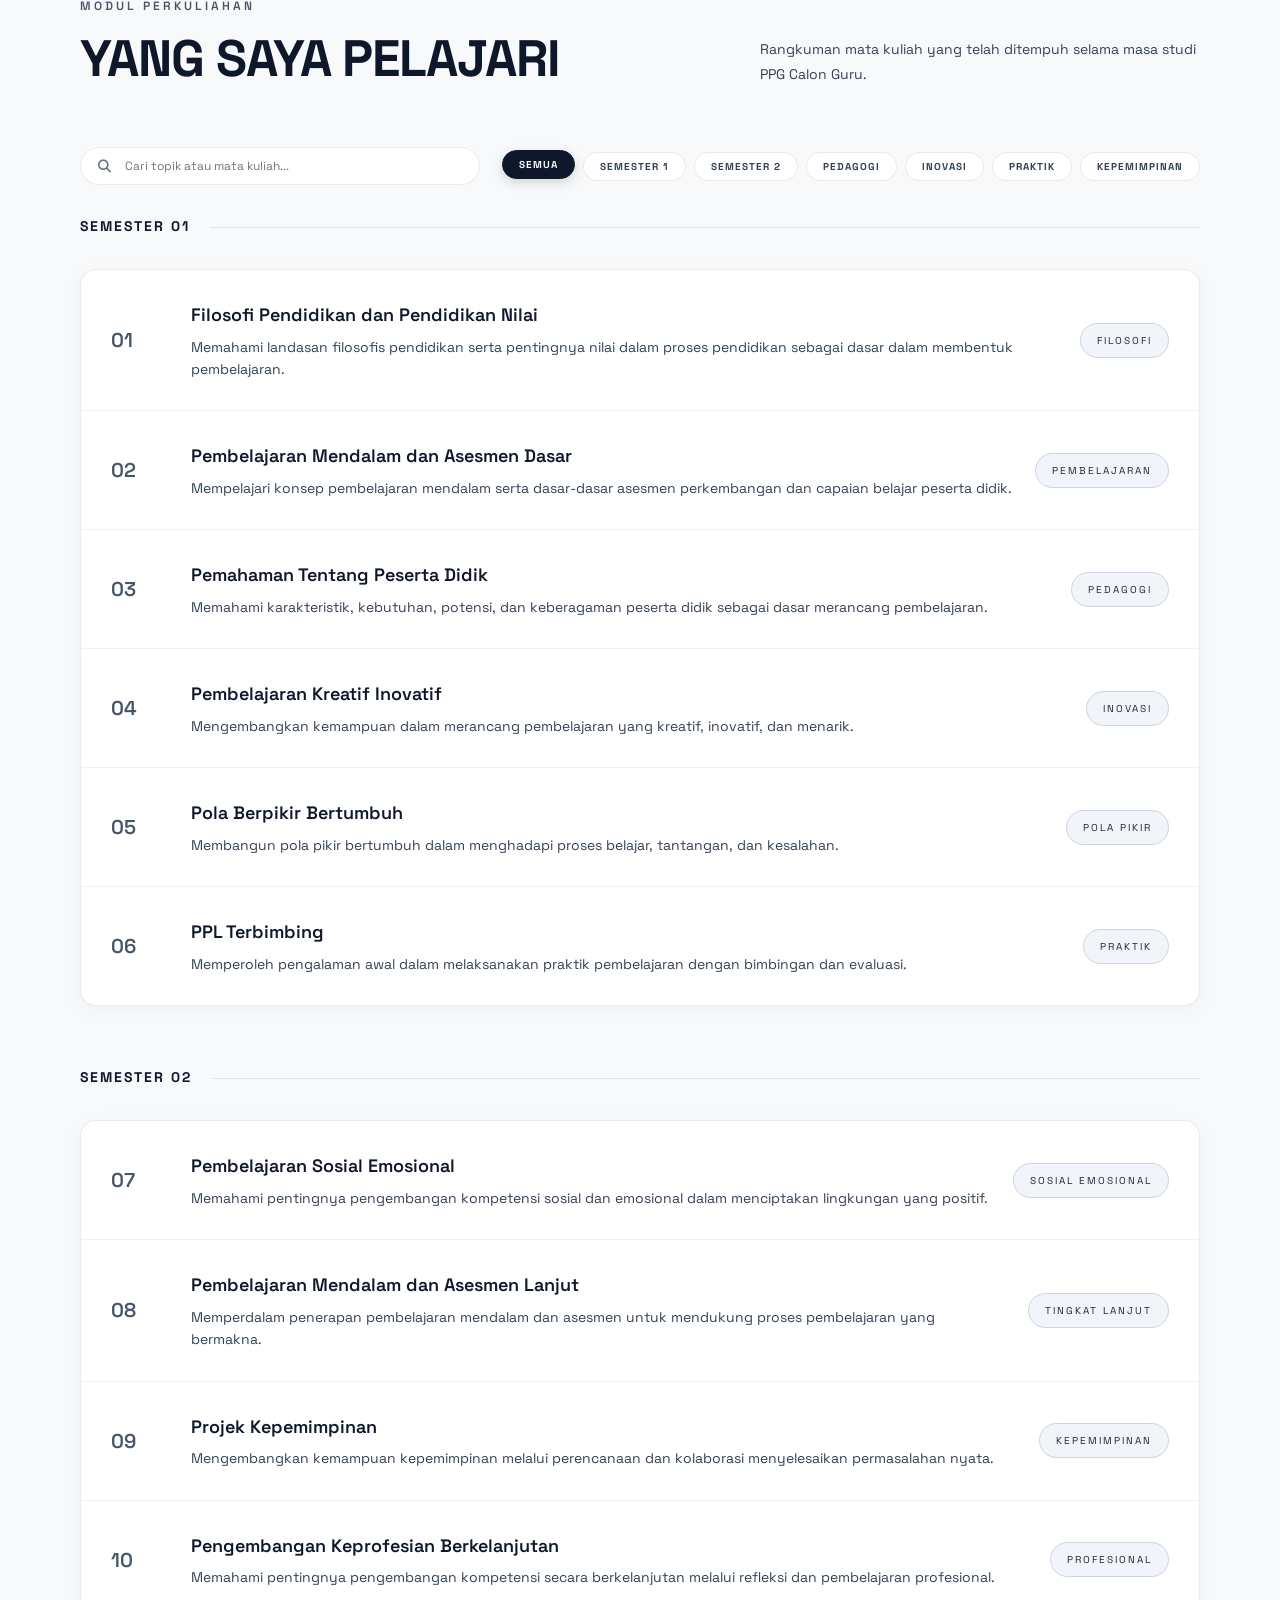
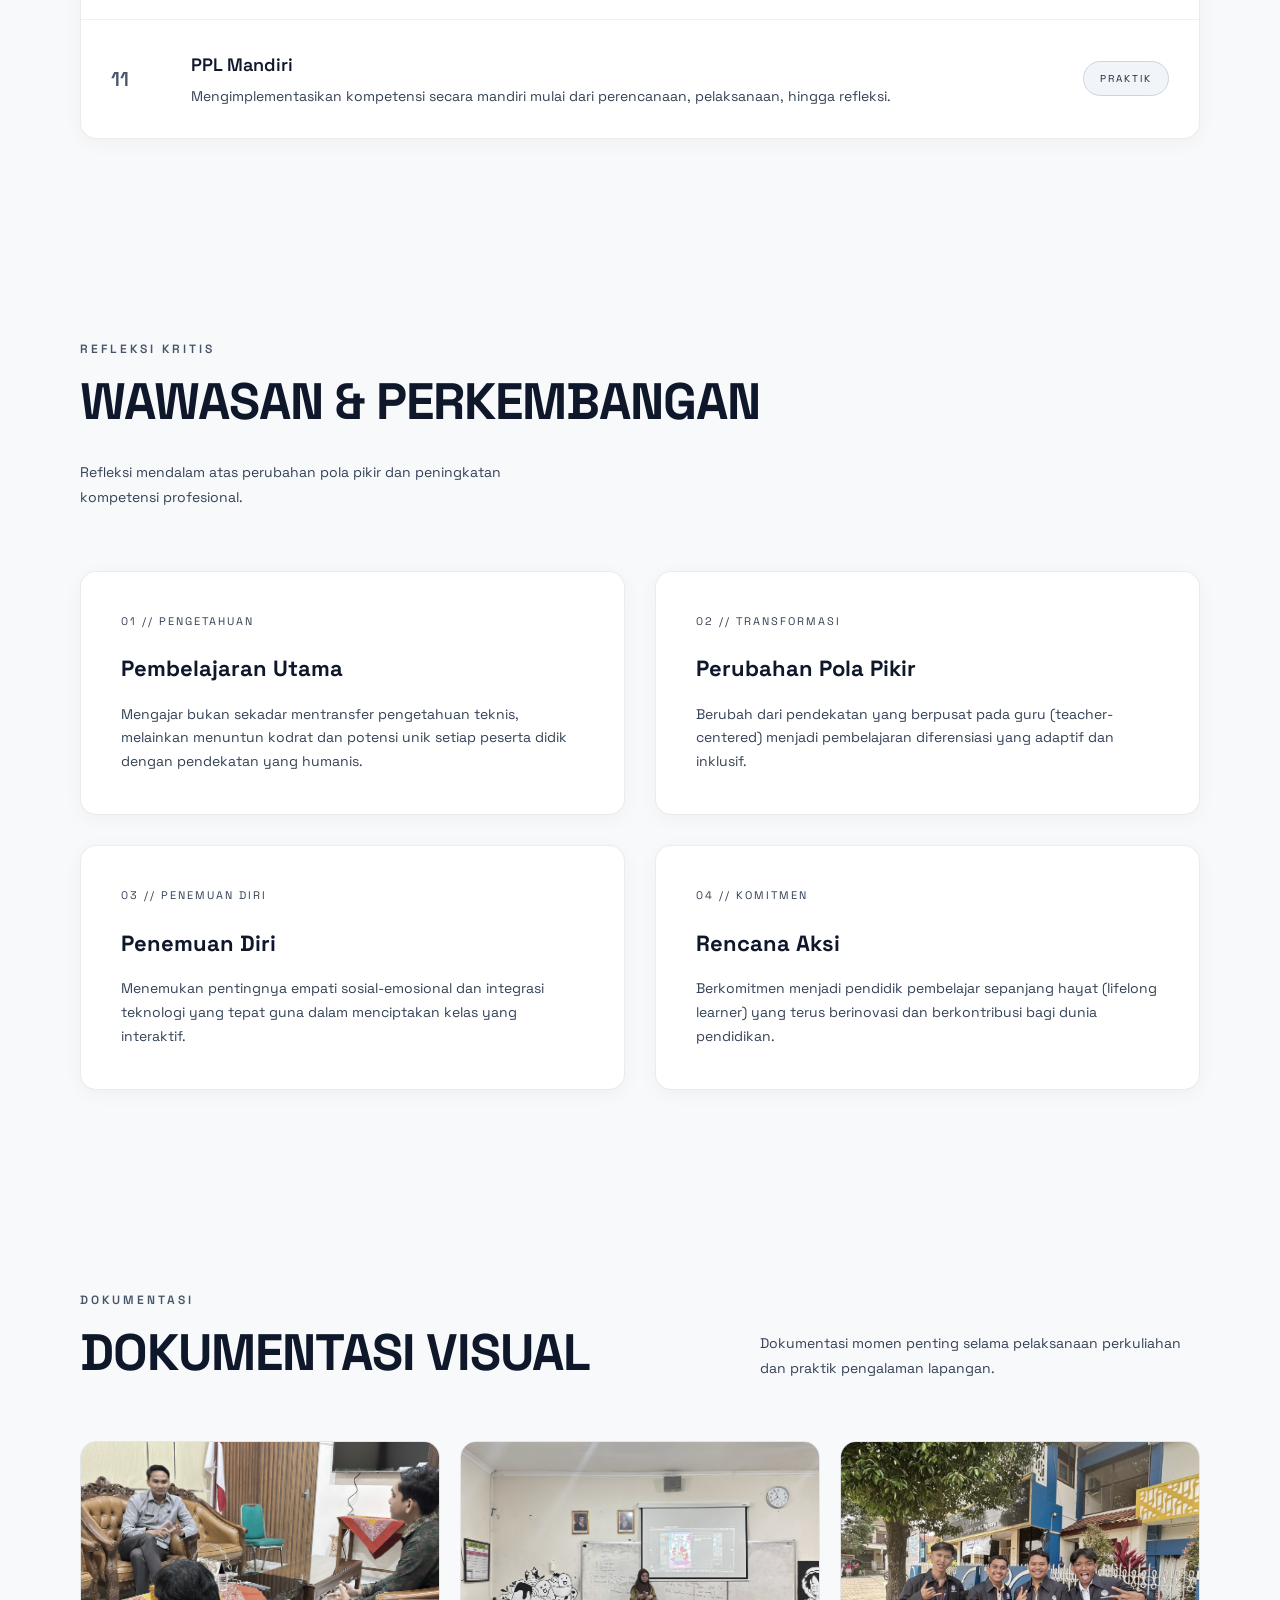
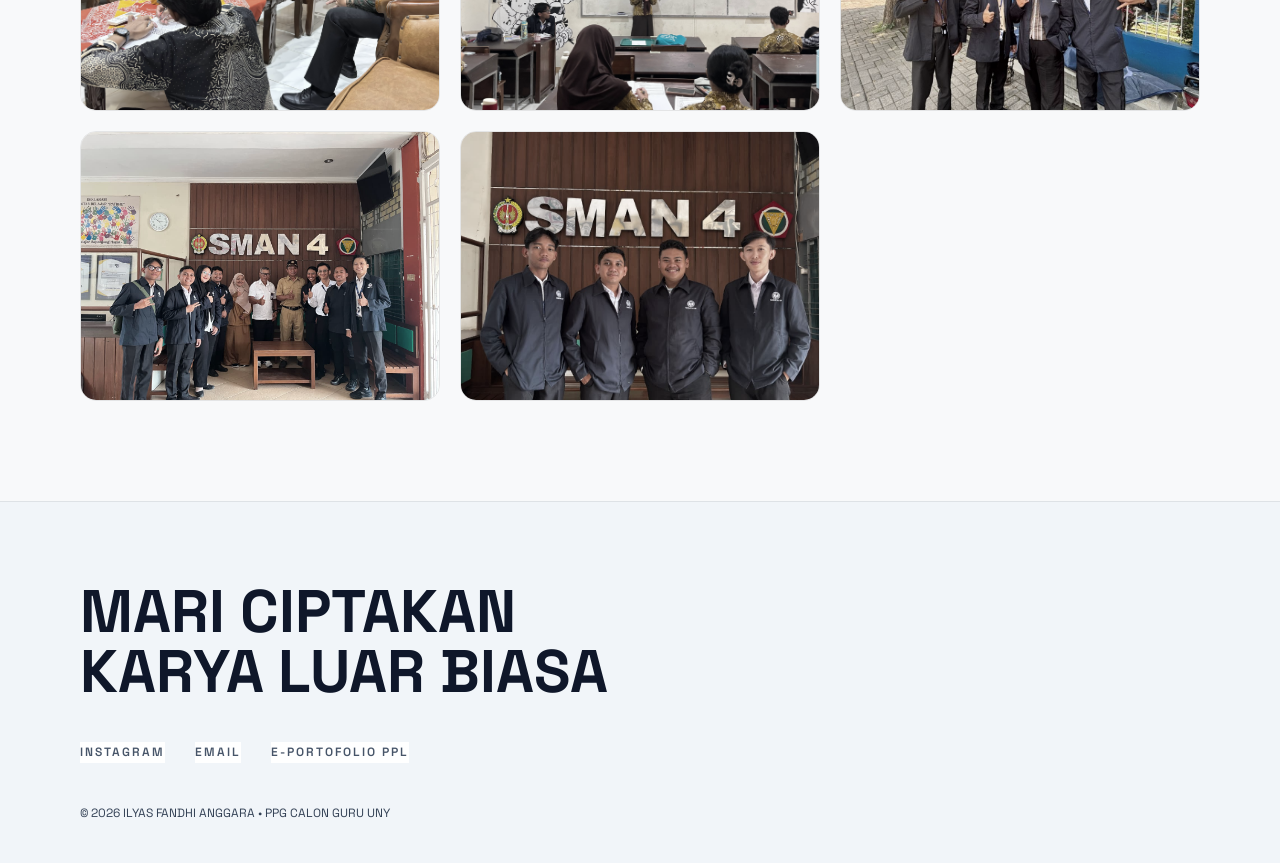
==== commit 355371dd: "Update3" ====
--- a/index.html
+++ b/index.html
@@ -3,8 +3,8 @@
   <head>
     <meta charset="UTF-8" />
     <meta name="viewport" content="width=device-width, initial-scale=1.0" />
-    <title>E-Portfolio Seminar Pendidikan | Ilyas Fandhi Anggara</title>
-    <meta name="description" content="E-Portfolio Seminar Pendidikan - Ilyas Fandhi Anggara, PPG Calon Guru UNY 2026." />
+    <title>E-Portofolio Seminar Pendidikan | Ilyas Fandhi Anggara</title>
+    <meta name="description" content="E-Portofolio Seminar Pendidikan - Ilyas Fandhi Anggara, PPG Calon Guru UNY 2026." />
 
     <link rel="shortcut icon" href="images/Logo Uny outlitne.png" type="image/x-icon" />
     <link rel="stylesheet" href="https://cdnjs.cloudflare.com/ajax/libs/font-awesome/6.5.1/css/all.min.css" />
@@ -25,7 +25,7 @@
         <div class="loader-logo">
           <img src="images/Logo Uny outlitne.png" alt="Logo UNY" class="loader-logo-img" />
         </div>
-        <div class="loader-brand">E-PORTFOLIO</div>
+        <div class="loader-brand">E-PORTOFOLIO</div>
         <div class="loader-subtitle">SEMINAR PENDIDIKAN</div>
         <div class="loader-bar-wrap">
           <div class="loader-bar" id="loaderBar"></div>
@@ -59,20 +59,21 @@
       <div class="nav-inner">
         <a href="index.html" class="brand">
           <img src="images/Logo Uny outlitne.png" alt="Logo UNY" class="brand-logo" />
-          <span>PORTFOLIO</span>
+          <span>PORTOFOLIO</span>
         </a>
 
         <nav class="nav-center">
           <a href="identitas.html">VISI PRIBADI</a>
           <a href="refleksi-sem1.html">SEMESTER 1</a>
           <a href="refleksi-sem2.html">SEMESTER 2</a>
+          <a href="karya.html">KARYA INOVASI</a>
         </nav>
 
         <div class="nav-right">
-          <button class="theme-toggle" id="themeToggle" aria-label="Toggle tema">
+          <button class="theme-toggle" id="themeToggle" aria-label="Ganti tema">
             <i class="fa-solid fa-moon theme-icon theme-icon-dark"></i>
             <i class="fa-solid fa-sun theme-icon theme-icon-light"></i>
-            <span class="theme-label" id="themeLabel">LIGHT</span>
+            <span class="theme-label" id="themeLabel">TERANG</span>
           </button>
         </div>
       </div>
@@ -119,13 +120,13 @@
       <div class="motion-marquee reveal" aria-hidden="true">
         <div class="motion-track">
           <span><b>[01]</b> SEMINAR PENDIDIKAN</span>
-          <span>LEARNING <b>✦</b> REFLECTION <b>✦</b> INNOVATION</span>
-          <span><b>[02]</b> CYBER PORTFOLIO 2026</span>
+          <span>PEMBELAJARAN <b>✦</b> REFLEKSI <b>✦</b> INOVASI</span>
+          <span><b>[02]</b> PORTOFOLIO DIGITAL 2026</span>
           <span>TEKNOLOGI <b>✦</b> INFORMATIKA <b>✦</b> UNY</span>
-          <span><b>[03]</b> FUTURE EDUCATOR</span>
-          <span>LEARNING <b>✦</b> REFLECTION <b>✦</b> INNOVATION</span>
+          <span><b>[03]</b> PENDIDIK MASA DEPAN</span>
+          <span>PEMBELAJARAN <b>✦</b> REFLEKSI <b>✦</b> INOVASI</span>
           <span><b>[01]</b> SEMINAR PENDIDIKAN</span>
-          <span>LEARNING <b>✦</b> REFLECTION <b>✦</b> INNOVATION</span>
+          <span>PEMBELAJARAN <b>✦</b> REFLEKSI <b>✦</b> INOVASI</span>
         </div>
       </div>
 
@@ -134,8 +135,8 @@
         <div class="container reveal">
           <div class="section-top">
             <div>
-              <div class="section-kicker">PROFILE</div>
-              <h2 class="section-title">WHO AM I?</h2>
+              <div class="section-kicker">PROFIL</div>
+              <h2 class="section-title">TENTANG SAYA</h2>
             </div>
             <p class="section-description">Identitas, latar belakang pendidikan, serta komitmen dalam mengembangkan kompetensi sebagai pendidik profesional di era digital.</p>
           </div>
@@ -178,47 +179,47 @@
         <div class="container reveal">
           <div class="section-top">
             <div>
-              <div class="section-kicker">LEARNING ROADMAP</div>
-              <h2 class="section-title">PPG JOURNEY</h2>
+              <div class="section-kicker">ALUR BELAJAR</div>
+              <h2 class="section-title">PERJALANAN PPG</h2>
             </div>
             <p class="section-description">Perjalanan reflektif dua semester dalam mengasah kompetensi pedagogik, kepribadian, sosial, dan profesional.</p>
           </div>
 
           <div class="cards-grid">
             <div class="dark-card">
-              <div class="card-number">PHASE_01 // SEMESTER 01</div>
+              <div class="card-number">FASE_01 // SEMESTER 01</div>
               <h3>SEMESTER 01</h3>
               <p>Membangun fondasi filosofis pendidikan, memahami karakteristik peserta didik, prinsip pengajaran, serta pengalaman PPL Terbimbing.</p>
-              <a href="refleksi-sem1.html" class="card-link">EXPLORE REFLECTION ↗</a>
+              <a href="refleksi-sem1.html" class="card-link">LIHAT REFLEKSI ↗</a>
             </div>
 
             <div class="dark-card">
-              <div class="card-number">PHASE_02 // SEMESTER 02</div>
+              <div class="card-number">FASE_02 // SEMESTER 02</div>
               <h3>SEMESTER 02</h3>
               <p>Pengembangan tingkat lanjut melalui Pembelajaran Sosial Emosional, Projek Kepemimpinan, Pengembangan Keprofesian, dan PPL Mandiri.</p>
-              <a href="refleksi-sem-2.html" class="card-link">EXPLORE REFLECTION ↗</a>
+              <a href="refleksi-sem2.html" class="card-link">LIHAT REFLEKSI ↗</a>
             </div>
           </div>
 
           <div class="journey-process">
             <div class="journey-process-item">
-              <span>01 / LEARN</span>
-              <strong>THEORY</strong>
+              <span>01 / BELAJAR</span>
+              <strong>TEORI</strong>
               <small>Konsep & Filosofi</small>
             </div>
             <div class="journey-process-item">
-              <span>02 / APPLY</span>
-              <strong>PRACTICE</strong>
+              <span>02 / TERAPKAN</span>
+              <strong>PRAKTIK</strong>
               <small>Implementasi PPL</small>
             </div>
             <div class="journey-process-item">
-              <span>03 / EVAL</span>
-              <strong>REFLECT</strong>
+              <span>03 / EVALUASI</span>
+              <strong>REFLEKSI</strong>
               <small>Evaluasi Pengalaman</small>
             </div>
             <div class="journey-process-item">
-              <span>04 / EVOLVE</span>
-              <strong>GROWTH</strong>
+              <span>04 / BERKEMBANG</span>
+              <strong>KEMAJUAN</strong>
               <small>Pengembangan Diri</small>
             </div>
           </div>
@@ -230,8 +231,8 @@
         <div class="container reveal">
           <div class="section-top">
             <div>
-              <div class="section-kicker">ACADEMIC MODULES</div>
-              <h2 class="section-title">WHAT I LEARNED</h2>
+              <div class="section-kicker">MODUL PERKULIAHAN</div>
+              <h2 class="section-title">YANG SAYA PELAJARI</h2>
             </div>
             <p class="section-description">Rangkuman mata kuliah yang telah ditempuh selama masa studi PPG Calon Guru.</p>
           </div>
@@ -246,10 +247,10 @@
               <button type="button" class="filter-chip active" data-filter="all">Semua</button>
               <button type="button" class="filter-chip" data-filter="sem1">Semester 1</button>
               <button type="button" class="filter-chip" data-filter="sem2">Semester 2</button>
-              <button type="button" class="filter-chip" data-filter="PEDAGOGY">Pedagogy</button>
-              <button type="button" class="filter-chip" data-filter="INNOVATION">Innovation</button>
-              <button type="button" class="filter-chip" data-filter="PRACTICE">Practice</button>
-              <button type="button" class="filter-chip" data-filter="LEADERSHIP">Leadership</button>
+              <button type="button" class="filter-chip" data-filter="PEDAGOGI">Pedagogi</button>
+              <button type="button" class="filter-chip" data-filter="INOVASI">Inovasi</button>
+              <button type="button" class="filter-chip" data-filter="PRAKTIK">Praktik</button>
+              <button type="button" class="filter-chip" data-filter="KEPEMIMPINAN">Kepemimpinan</button>
             </div>
           </div>
 
@@ -259,53 +260,53 @@
           </div>
 
           <div class="material-list" id="sem1-list">
-            <div class="material-item" data-sem="sem1" data-tag="PHILOSOPHY">
+            <div class="material-item" data-sem="sem1" data-tag="FILOSOFI">
               <div class="material-number">01</div>
               <div>
                 <div class="material-title">Filosofi Pendidikan dan Pendidikan Nilai</div>
                 <div class="material-description">Memahami landasan filosofis pendidikan serta pentingnya nilai dalam proses pendidikan sebagai dasar dalam membentuk pembelajaran.</div>
               </div>
-              <div class="material-tag">PHILOSOPHY</div>
-            </div>
-            <div class="material-item" data-sem="sem1" data-tag="LEARNING">
+              <div class="material-tag">FILOSOFI</div>
+            </div>
+            <div class="material-item" data-sem="sem1" data-tag="PEMBELAJARAN">
               <div class="material-number">02</div>
               <div>
                 <div class="material-title">Pembelajaran Mendalam dan Asesmen Dasar</div>
                 <div class="material-description">Mempelajari konsep pembelajaran mendalam serta dasar-dasar asesmen perkembangan dan capaian belajar peserta didik.</div>
               </div>
-              <div class="material-tag">LEARNING</div>
-            </div>
-            <div class="material-item" data-sem="sem1" data-tag="PEDAGOGY">
+              <div class="material-tag">PEMBELAJARAN</div>
+            </div>
+            <div class="material-item" data-sem="sem1" data-tag="PEDAGOGI">
               <div class="material-number">03</div>
               <div>
                 <div class="material-title">Pemahaman Tentang Peserta Didik</div>
                 <div class="material-description">Memahami karakteristik, kebutuhan, potensi, dan keberagaman peserta didik sebagai dasar merancang pembelajaran.</div>
               </div>
-              <div class="material-tag">PEDAGOGY</div>
-            </div>
-            <div class="material-item" data-sem="sem1" data-tag="INNOVATION">
+              <div class="material-tag">PEDAGOGI</div>
+            </div>
+            <div class="material-item" data-sem="sem1" data-tag="INOVASI">
               <div class="material-number">04</div>
               <div>
                 <div class="material-title">Pembelajaran Kreatif Inovatif</div>
                 <div class="material-description">Mengembangkan kemampuan dalam merancang pembelajaran yang kreatif, inovatif, dan menarik.</div>
               </div>
-              <div class="material-tag">INNOVATION</div>
-            </div>
-            <div class="material-item" data-sem="sem1" data-tag="MINDSET">
+              <div class="material-tag">INOVASI</div>
+            </div>
+            <div class="material-item" data-sem="sem1" data-tag="POLA PIKIR">
               <div class="material-number">05</div>
               <div>
                 <div class="material-title">Pola Berpikir Bertumbuh</div>
                 <div class="material-description">Membangun pola pikir bertumbuh dalam menghadapi proses belajar, tantangan, dan kesalahan.</div>
               </div>
-              <div class="material-tag">MINDSET</div>
-            </div>
-            <div class="material-item" data-sem="sem1" data-tag="PRACTICE">
+              <div class="material-tag">POLA PIKIR</div>
+            </div>
+            <div class="material-item" data-sem="sem1" data-tag="PRAKTIK">
               <div class="material-number">06</div>
               <div>
                 <div class="material-title">PPL Terbimbing</div>
                 <div class="material-description">Memperoleh pengalaman awal dalam melaksanakan praktik pembelajaran dengan bimbingan dan evaluasi.</div>
               </div>
-              <div class="material-tag">PRACTICE</div>
+              <div class="material-tag">PRAKTIK</div>
             </div>
           </div>
 
@@ -315,45 +316,45 @@
           </div>
 
           <div class="material-list" id="sem2-list">
-            <div class="material-item" data-sem="sem2" data-tag="EMOTIONAL">
+            <div class="material-item" data-sem="sem2" data-tag="SOSIAL EMOSIONAL">
               <div class="material-number">07</div>
               <div>
                 <div class="material-title">Pembelajaran Sosial Emosional</div>
                 <div class="material-description">Memahami pentingnya pengembangan kompetensi sosial dan emosional dalam menciptakan lingkungan yang positif.</div>
               </div>
-              <div class="material-tag">EMOTIONAL</div>
-            </div>
-            <div class="material-item" data-sem="sem2" data-tag="ADVANCED">
+              <div class="material-tag">SOSIAL EMOSIONAL</div>
+            </div>
+            <div class="material-item" data-sem="sem2" data-tag="TINGKAT LANJUT">
               <div class="material-number">08</div>
               <div>
                 <div class="material-title">Pembelajaran Mendalam dan Asesmen Lanjut</div>
                 <div class="material-description">Memperdalam penerapan pembelajaran mendalam dan asesmen untuk mendukung proses pembelajaran yang bermakna.</div>
               </div>
-              <div class="material-tag">ADVANCED</div>
-            </div>
-            <div class="material-item" data-sem="sem2" data-tag="LEADERSHIP">
+              <div class="material-tag">TINGKAT LANJUT</div>
+            </div>
+            <div class="material-item" data-sem="sem2" data-tag="KEPEMIMPINAN">
               <div class="material-number">09</div>
               <div>
                 <div class="material-title">Projek Kepemimpinan</div>
                 <div class="material-description">Mengembangkan kemampuan kepemimpinan melalui perencanaan dan kolaborasi menyelesaikan permasalahan nyata.</div>
               </div>
-              <div class="material-tag">LEADERSHIP</div>
-            </div>
-            <div class="material-item" data-sem="sem2" data-tag="PROFESSIONAL">
+              <div class="material-tag">KEPEMIMPINAN</div>
+            </div>
+            <div class="material-item" data-sem="sem2" data-tag="PROFESIONAL">
               <div class="material-number">10</div>
               <div>
                 <div class="material-title">Pengembangan Keprofesian Berkelanjutan</div>
                 <div class="material-description">Memahami pentingnya pengembangan kompetensi secara berkelanjutan melalui refleksi dan pembelajaran profesional.</div>
               </div>
-              <div class="material-tag">PROFESSIONAL</div>
-            </div>
-            <div class="material-item" data-sem="sem2" data-tag="PRACTICE">
+              <div class="material-tag">PROFESIONAL</div>
+            </div>
+            <div class="material-item" data-sem="sem2" data-tag="PRAKTIK">
               <div class="material-number">11</div>
               <div>
                 <div class="material-title">PPL Mandiri</div>
                 <div class="material-description">Mengimplementasikan kompetensi secara mandiri mulai dari perencanaan, pelaksanaan, hingga refleksi.</div>
               </div>
-              <div class="material-tag">PRACTICE</div>
+              <div class="material-tag">PRAKTIK</div>
             </div>
           </div>
         </div>
@@ -364,33 +365,33 @@
         <div class="container reveal">
           <div class="section-top">
             <div>
-              <div class="section-kicker">CRITICAL REFLECTION</div>
-              <h2 class="section-title">INSIGHTS & GROWTH</h2>
-            </div>
-            <p class="section-description">Refleksi mendalam atas perubahan mindset dan peningkatan kompetensi profesional.</p>
+              <div class="section-kicker">REFLEKSI KRITIS</div>
+              <h2 class="section-title">WAWASAN & PERKEMBANGAN</h2>
+            </div>
+            <p class="section-description">Refleksi mendalam atas perubahan pola pikir dan peningkatan kompetensi profesional.</p>
           </div>
 
           <div class="reflection-grid">
             <div class="reflection-card">
-              <div class="reflection-number">01 // KNOWLEDGE</div>
+              <div class="reflection-number">01 // PENGETAHUAN</div>
               <h3>Pembelajaran Utama</h3>
               <p>Mengajar bukan sekadar mentransfer pengetahuan teknis, melainkan menuntun kodrat dan potensi unik setiap peserta didik dengan pendekatan yang humanis.</p>
             </div>
 
             <div class="reflection-card">
-              <div class="reflection-number">02 // TRANSFORMATION</div>
-              <h3>Perubahan Mindset</h3>
+              <div class="reflection-number">02 // TRANSFORMASI</div>
+              <h3>Perubahan Pola Pikir</h3>
               <p>Berubah dari pendekatan yang berpusat pada guru (teacher-centered) menjadi pembelajaran diferensiasi yang adaptif dan inklusif.</p>
             </div>
 
             <div class="reflection-card">
-              <div class="reflection-number">03 // DISCOVERY</div>
+              <div class="reflection-number">03 // PENEMUAN DIRI</div>
               <h3>Penemuan Diri</h3>
               <p>Menemukan pentingnya empati sosial-emosional dan integrasi teknologi yang tepat guna dalam menciptakan kelas yang interaktif.</p>
             </div>
 
             <div class="reflection-card">
-              <div class="reflection-number">04 // COMMITMENT</div>
+              <div class="reflection-number">04 // KOMITMEN</div>
               <h3>Rencana Aksi</h3>
               <p>Berkomitmen menjadi pendidik pembelajar sepanjang hayat (lifelong learner) yang terus berinovasi dan berkontribusi bagi dunia pendidikan.</p>
             </div>
@@ -403,8 +404,8 @@
         <div class="container reveal">
           <div class="section-top">
             <div>
-              <div class="section-kicker">DOCUMENTATION</div>
-              <h2 class="section-title">VISUAL LOGS</h2>
+              <div class="section-kicker">DOKUMENTASI</div>
+              <h2 class="section-title">DOKUMENTASI VISUAL</h2>
             </div>
             <p class="section-description">Dokumentasi momen penting selama pelaksanaan perkuliahan dan praktik pengalaman lapangan.</p>
           </div>
@@ -423,11 +424,11 @@
     <!-- FOOTER -->
     <footer>
       <div class="container reveal">
-        <div class="footer-title">LET'S CREATE<br />SOMETHING EXTRAORDINARY</div>
+        <div class="footer-title">MARI CIPTAKAN<br />KARYA LUAR BIASA</div>
         <div class="footer-social">
           <a href="https://www.instagram.com/fandhidk17/" target="_blank">INSTAGRAM</a>
           <a href="mailto:ilyasfandhianggara@gmail.com">EMAIL</a>
-          <a href="https://e-portofolio-fandhi.vercel.app/" target="_blank">E-PORTFOLIO PPL</a>
+          <a href="https://e-portofolio-fandhi.vercel.app/" target="_blank">E-PORTOFOLIO PPL</a>
         </div>
         <p style="margin-top: 40px; font-size: 12px; color: var(--text-muted)">© 2026 ILYAS FANDHI ANGGARA • PPG CALON GURU UNY</p>
       </div>
--- a/css/style.css
+++ b/css/style.css
@@ -1133,7 +1133,7 @@
 }
 
 .hero-image-wrapper::after {
-  content: "🔍 CLICK TO PREVIEW";
+  content: "🔍 LIHAT FOTO";
   position: absolute;
   bottom: 16px;
   left: 50%;
@@ -1690,7 +1690,7 @@
 }
 
 .gallery-item::after {
-  content: "🔍 PREVIEW";
+  content: "🔍 LIHAT FOTO";
   position: absolute;
   inset: 0;
   background: rgba(18, 18, 20, 0.7);
@@ -2854,3 +2854,183 @@
     height: 42px;
   }
 }
+
+/* ==================== KARYA & INOVASI PAGE ==================== */
+.karya-grid {
+  display: grid;
+  grid-template-columns: repeat(auto-fill, minmax(340px, 1fr));
+  gap: 28px;
+  margin-top: 40px;
+}
+
+.karya-card {
+  display: flex;
+  flex-direction: column;
+  justify-content: space-between;
+  padding: 32px;
+  border-radius: var(--radius-lg);
+  background: var(--bg-card);
+  border: 1px solid var(--border-light);
+  transition: var(--transition-smooth);
+  position: relative;
+  overflow: hidden;
+}
+
+.karya-card:hover {
+  transform: translateY(-6px);
+  border-color: var(--border-glow);
+  box-shadow: 0 16px 36px rgba(0, 0, 0, 0.35);
+}
+
+.karya-top {
+  display: flex;
+  align-items: center;
+  justify-content: space-between;
+  margin-bottom: 20px;
+}
+
+.karya-badge {
+  display: inline-flex;
+  align-items: center;
+  gap: 6px;
+  padding: 6px 14px;
+  border-radius: 50px;
+  font-size: 11px;
+  font-weight: 700;
+  letter-spacing: 1px;
+  text-transform: uppercase;
+  background: rgba(255, 255, 255, 0.05);
+  border: 1px solid var(--border-light);
+  color: var(--yellow);
+}
+
+.karya-year {
+  font-family: var(--font-display);
+  font-size: 12px;
+  color: var(--text-muted);
+}
+
+.karya-title {
+  font-family: var(--font-display);
+  font-size: 20px;
+  font-weight: 700;
+  line-height: 1.35;
+  color: var(--text-primary);
+  margin-bottom: 14px;
+}
+
+.karya-desc {
+  font-size: 14px;
+  line-height: 1.75;
+  color: var(--text-secondary);
+  margin-bottom: 24px;
+  flex-grow: 1;
+}
+
+.karya-tags {
+  display: flex;
+  flex-wrap: wrap;
+  gap: 8px;
+  margin-bottom: 24px;
+}
+
+.karya-tag-item {
+  font-size: 11px;
+  padding: 4px 10px;
+  border-radius: 6px;
+  background: rgba(255, 255, 255, 0.03);
+  border: 1px solid var(--border-light);
+  color: var(--text-secondary);
+}
+
+.karya-footer {
+  display: flex;
+  align-items: center;
+  gap: 12px;
+  flex-wrap: wrap;
+  padding-top: 18px;
+  border-top: 1px solid var(--border-light);
+}
+
+.karya-btn {
+  display: inline-flex;
+  align-items: center;
+  gap: 8px;
+  padding: 10px 18px;
+  border-radius: 50px;
+  font-size: 12px;
+  font-weight: 600;
+  letter-spacing: 0.5px;
+  text-decoration: none;
+  transition: var(--transition-smooth);
+  cursor: pointer;
+  border: 1px solid var(--border-light);
+  background: transparent;
+  color: var(--text-primary);
+}
+
+.karya-btn:hover {
+  background: #ffffff;
+  color: #121214;
+  border-color: #ffffff;
+  transform: translateY(-2px);
+}
+
+.karya-btn.primary {
+  background: var(--yellow);
+  color: #121214;
+  border-color: var(--yellow);
+}
+
+.karya-btn.primary:hover {
+  background: #ffffff;
+  color: #121214;
+  border-color: #ffffff;
+}
+
+.karya-stats-strip {
+  display: grid;
+  grid-template-columns: repeat(auto-fit, minmax(220px, 1fr));
+  gap: 20px;
+  margin: 50px 0;
+}
+
+.karya-stat-box {
+  padding: 24px;
+  background: var(--bg-card);
+  border: 1px solid var(--border-light);
+  border-radius: var(--radius-md);
+  text-align: center;
+  transition: var(--transition-smooth);
+}
+
+.karya-stat-box:hover {
+  transform: translateY(-4px);
+  border-color: var(--border-glow);
+}
+
+.karya-stat-num {
+  font-family: var(--font-display);
+  font-size: 32px;
+  font-weight: 800;
+  color: var(--yellow);
+  margin-bottom: 6px;
+}
+
+.karya-stat-label {
+  font-size: 13px;
+  color: var(--text-secondary);
+}
+
+[data-theme="light"] .karya-card {
+  background: var(--bg-card);
+  border-color: var(--border-light);
+}
+
+[data-theme="light"] .karya-card:hover {
+  box-shadow: 0 16px 36px rgba(0, 0, 0, 0.08);
+}
+
+[data-theme="light"] .karya-tag-item {
+  background: rgba(0, 0, 0, 0.04);
+}
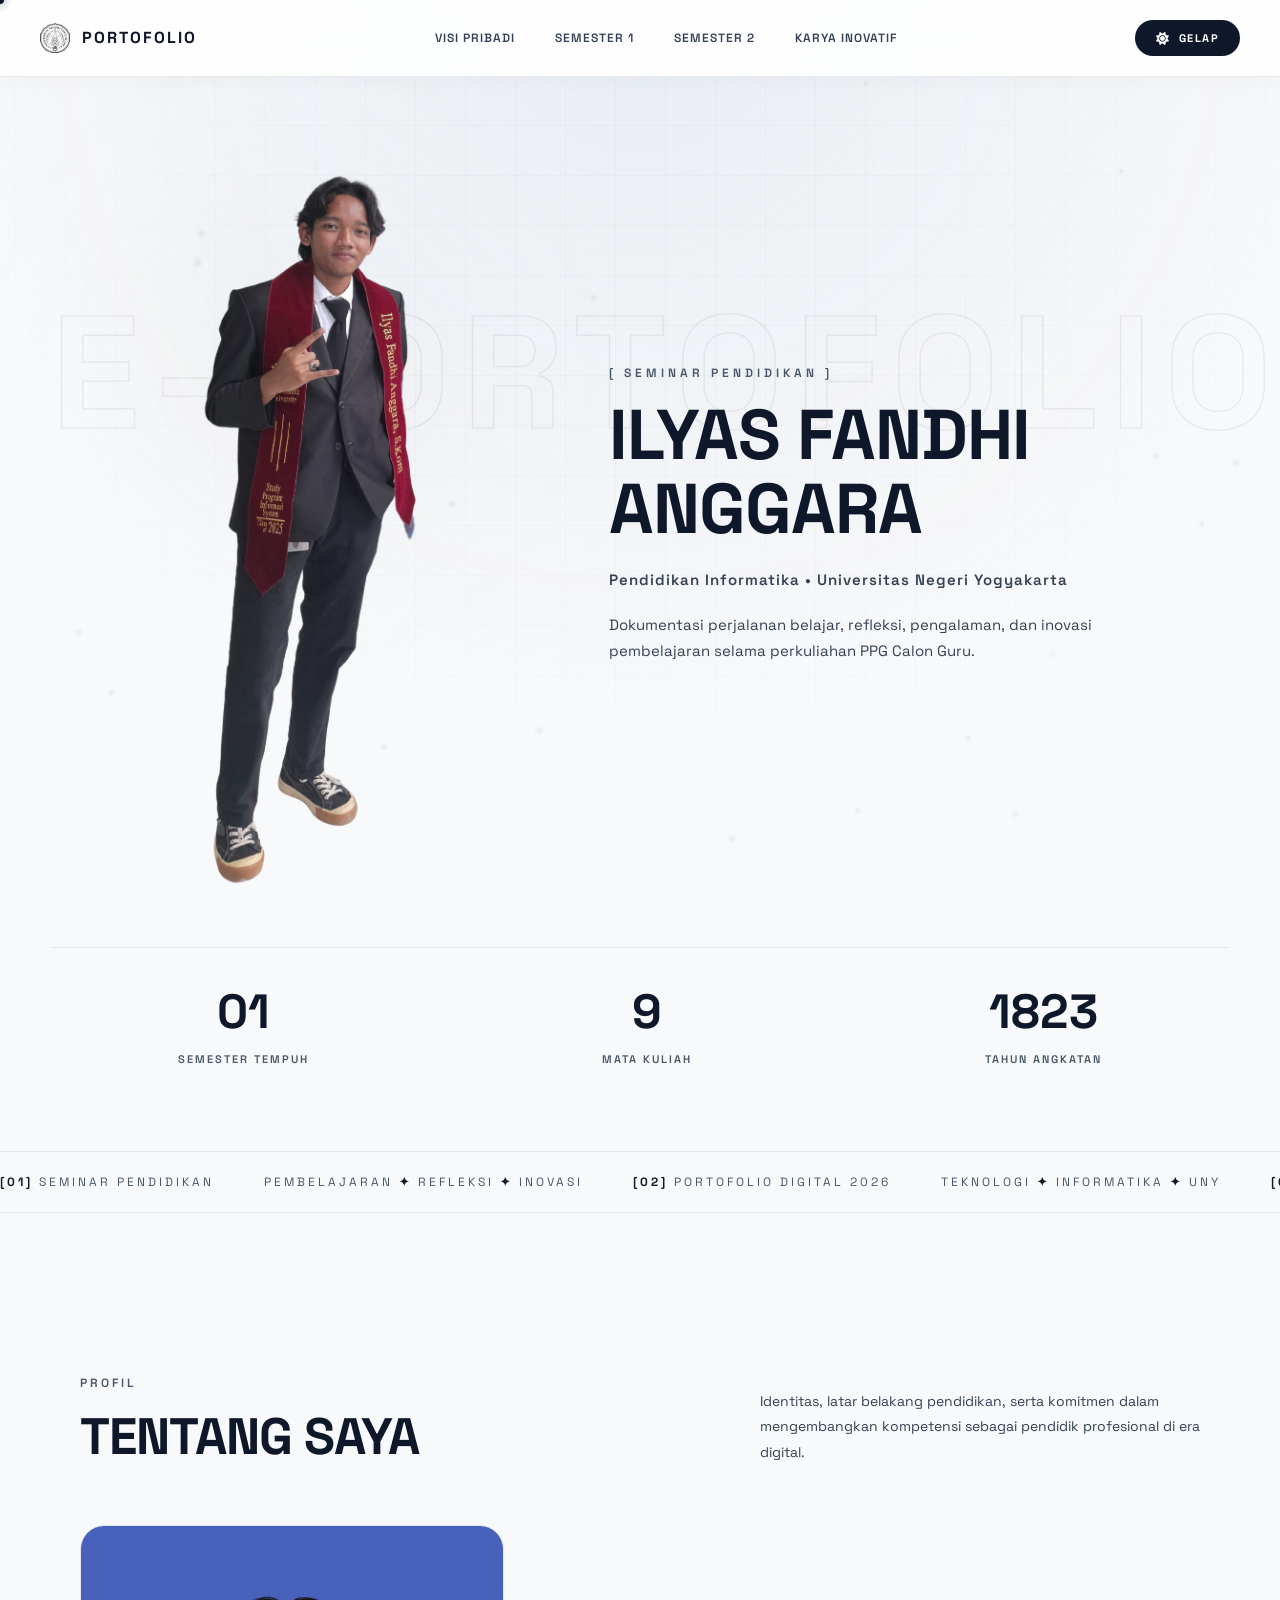
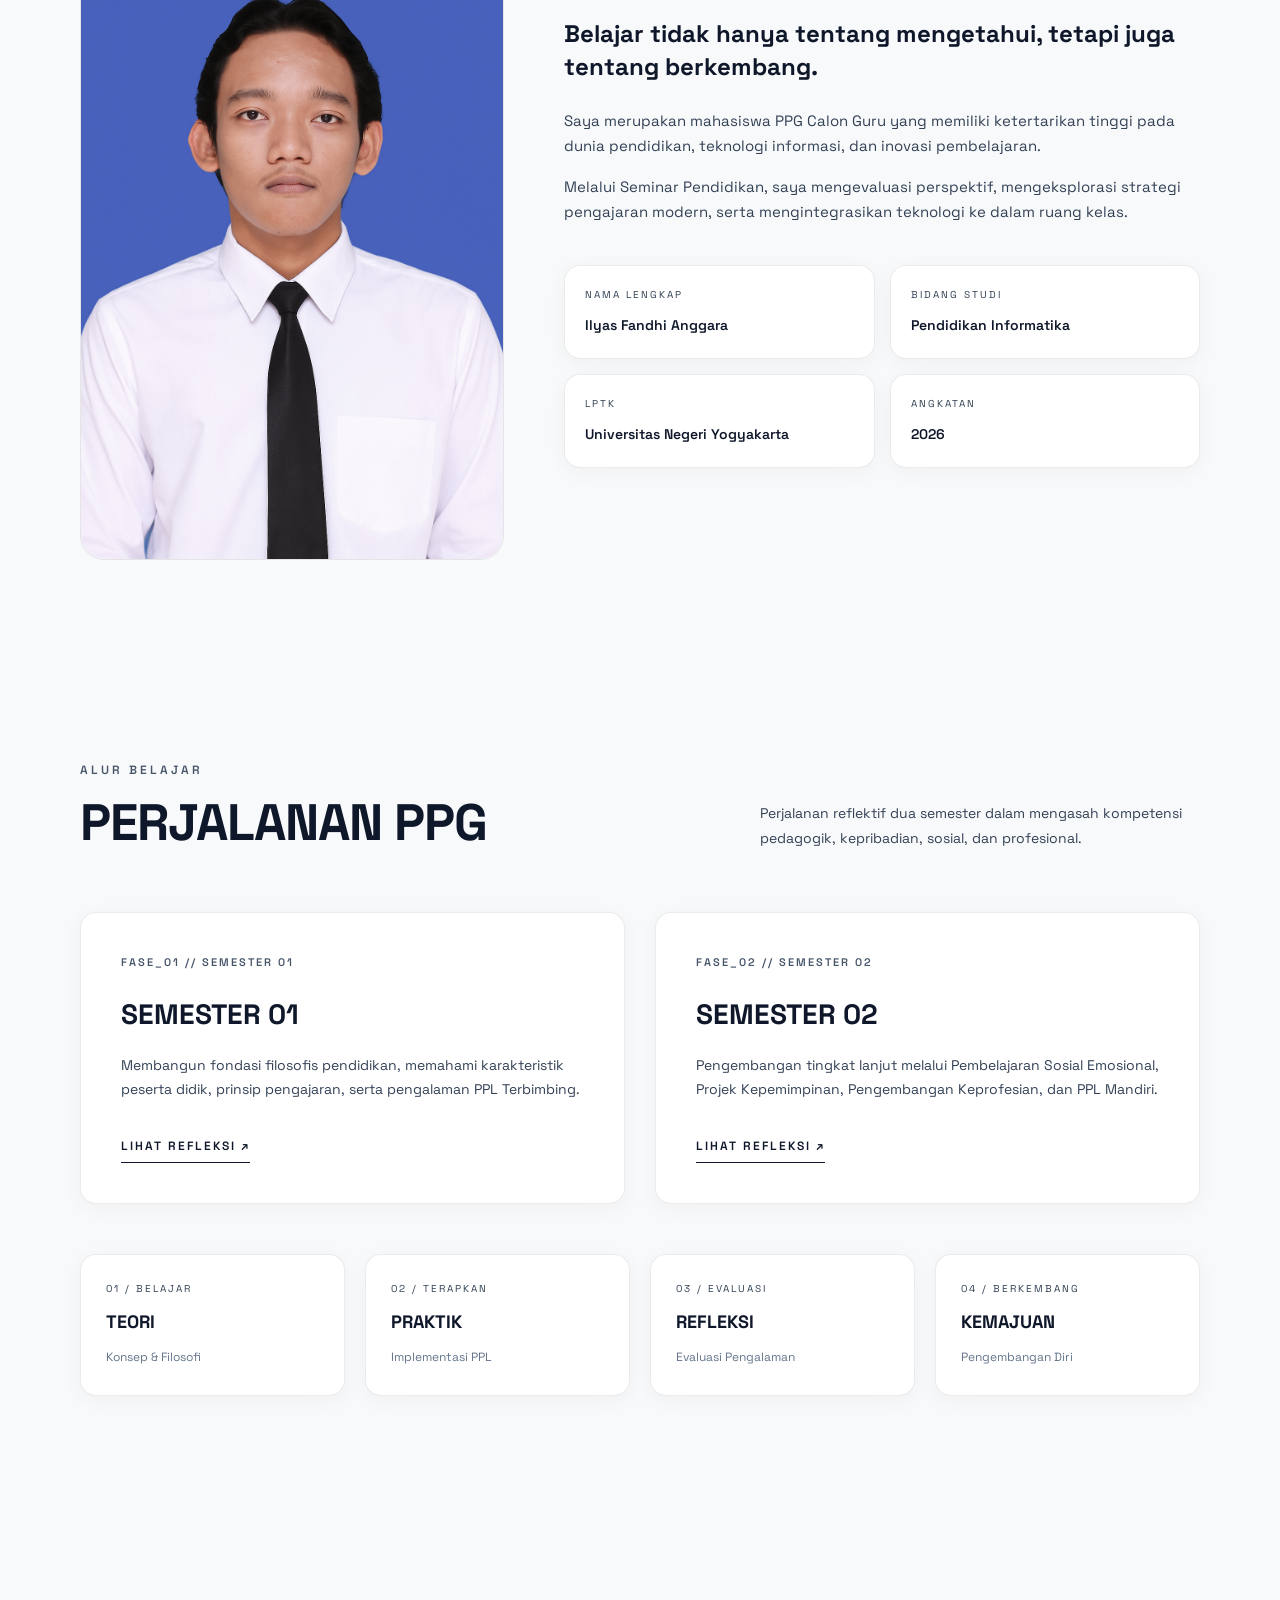
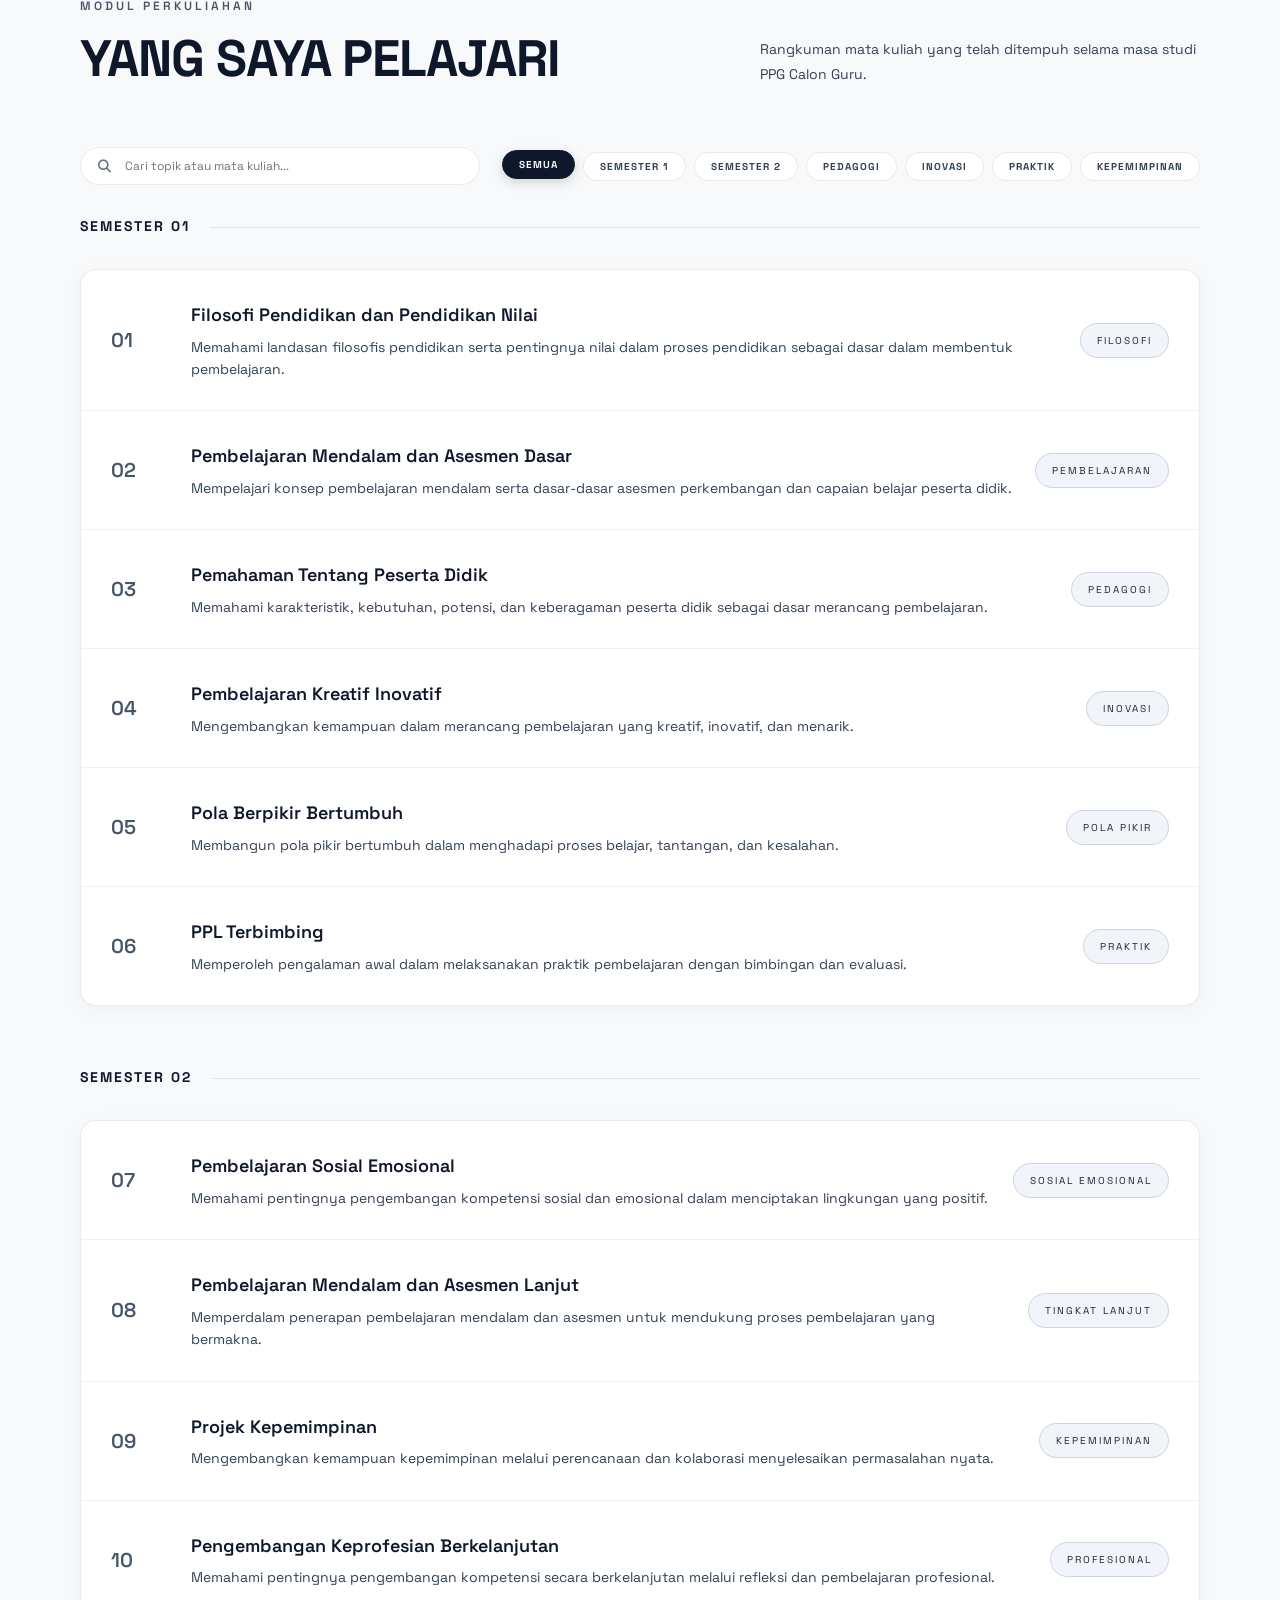
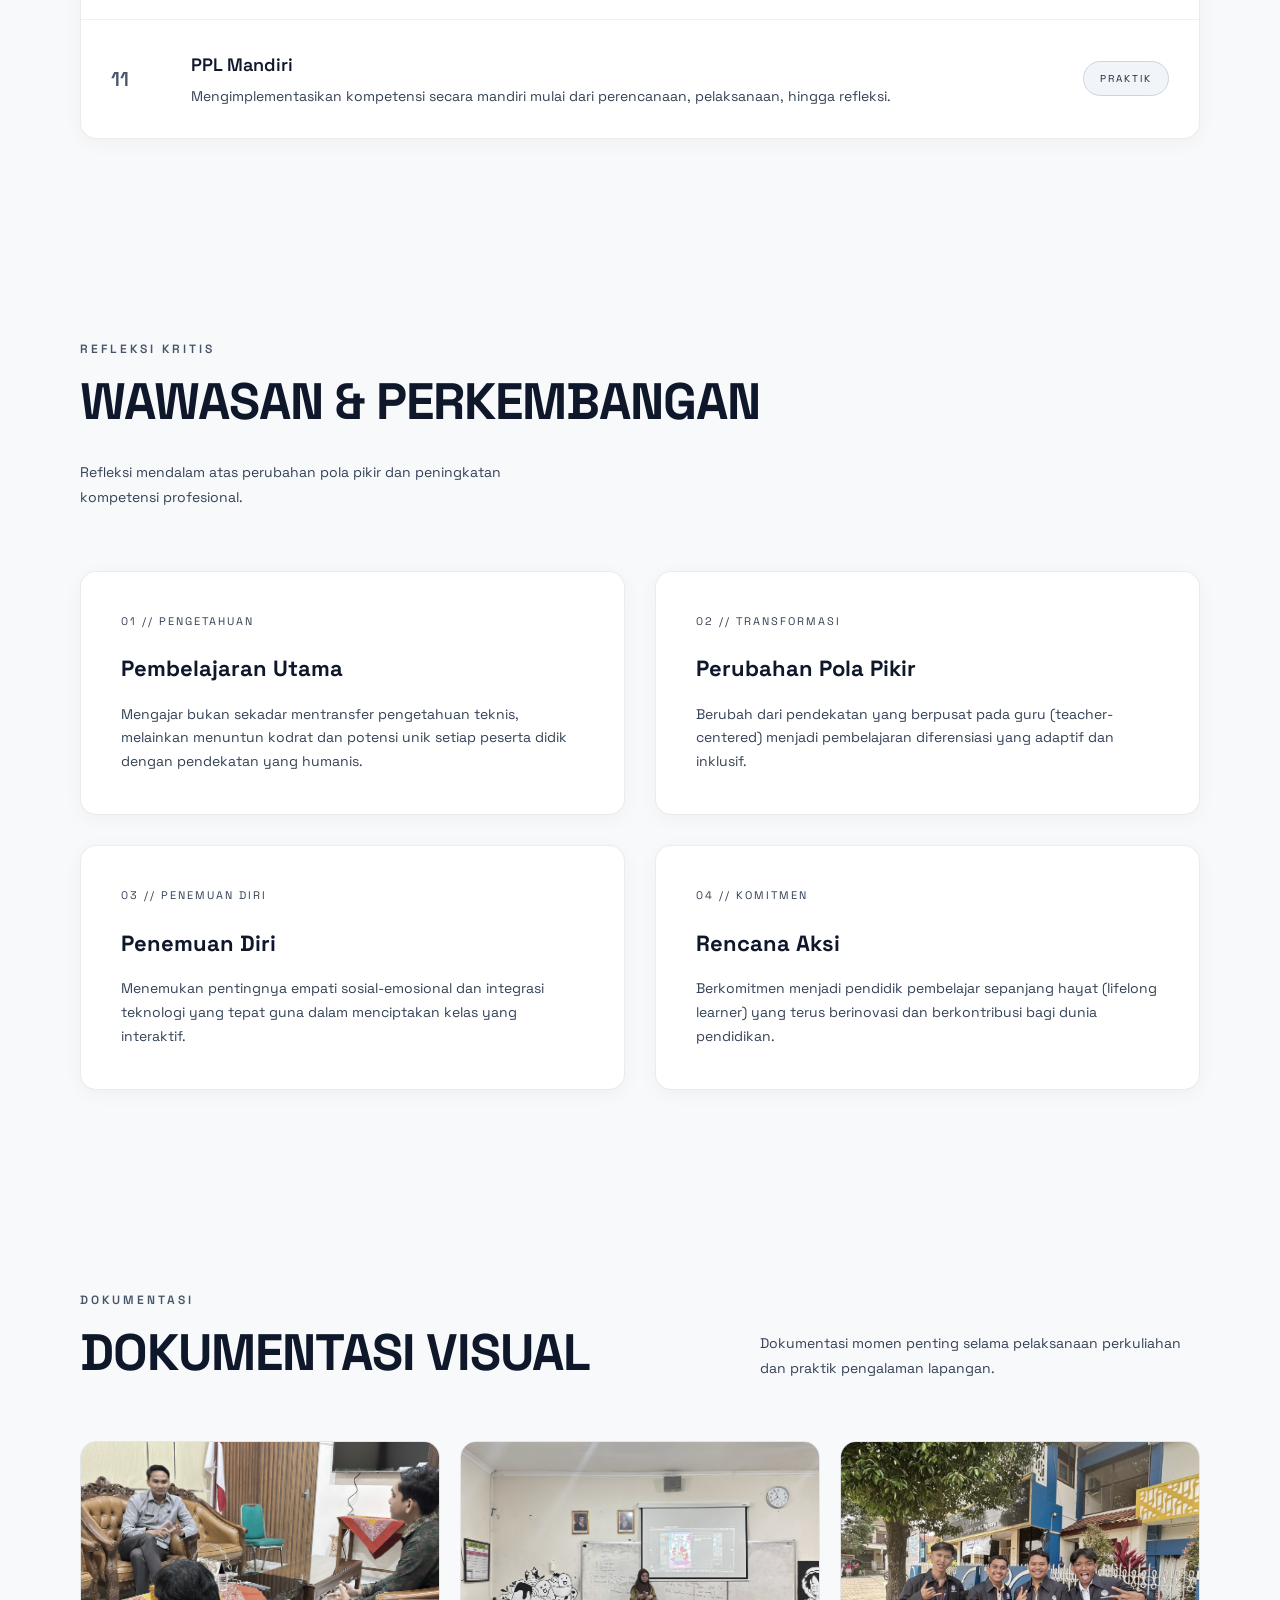
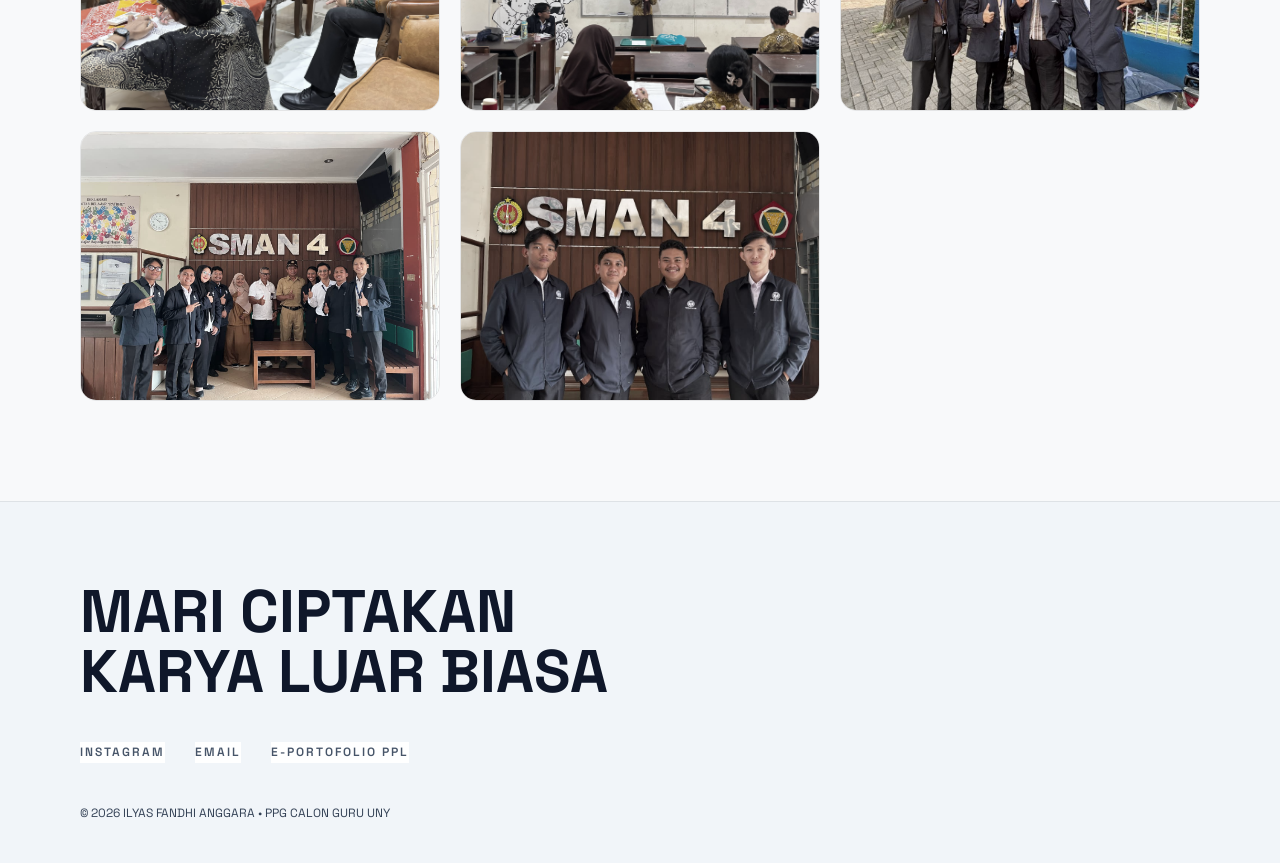
==== commit f46ee4b4: "Update3.1" ====
--- a/index.html
+++ b/index.html
@@ -66,7 +66,7 @@
           <a href="identitas.html">VISI PRIBADI</a>
           <a href="refleksi-sem1.html">SEMESTER 1</a>
           <a href="refleksi-sem2.html">SEMESTER 2</a>
-          <a href="karya.html">KARYA INOVASI</a>
+          <a href="karya.html">KARYA INOVATIF</a>
         </nav>
 
         <div class="nav-right">
--- a/css/style.css
+++ b/css/style.css
@@ -39,10 +39,17 @@
   --header-height: 80px;
 
   --theme-transition: background 0.35s ease, color 0.35s ease, border-color 0.35s ease, box-shadow 0.35s ease;
+  --yellow: #f59e0b;
+  --yellow-glow: rgba(245, 158, 11, 0.2);
+}
+
+.yellow {
+  color: var(--yellow) !important;
 }
 
 /* ==================== LIGHT MODE TOKENS & OVERRIDES ==================== */
 [data-theme="light"] {
+  --yellow: #d97706;
   --primary: #0f172a;
   --primary-light: #1e293b;
   --secondary: #475569;
@@ -2855,41 +2862,73 @@
   }
 }
 
-/* ==================== KARYA & INOVASI PAGE ==================== */
-.karya-grid {
-  display: grid;
-  grid-template-columns: repeat(auto-fill, minmax(340px, 1fr));
-  gap: 28px;
-  margin-top: 40px;
-}
-
-.karya-card {
-  display: flex;
-  flex-direction: column;
-  justify-content: space-between;
-  padding: 32px;
-  border-radius: var(--radius-lg);
-  background: var(--bg-card);
+/* ==================== KARYA INOVATIF & LK 4 STYLES ==================== */
+.hero-cta-group {
+  display: flex;
+  gap: 14px;
+  flex-wrap: wrap;
+  margin-top: 28px;
+}
+
+.btn-cta-primary {
+  display: inline-flex;
+  align-items: center;
+  gap: 10px;
+  padding: 13px 26px;
+  background: var(--yellow);
+  color: #121214;
+  border-radius: 50px;
+  font-family: var(--font-display);
+  font-size: 13px;
+  font-weight: 700;
+  letter-spacing: 0.5px;
+  text-decoration: none;
+  transition: var(--transition-smooth);
+  box-shadow: 0 4px 20px var(--yellow-glow);
+  cursor: pointer;
+  border: 1px solid var(--yellow);
+}
+
+.btn-cta-primary:hover {
+  background: #ffffff;
+  color: #121214;
+  border-color: #ffffff;
+  transform: translateY(-2px);
+  box-shadow: 0 8px 25px rgba(255, 255, 255, 0.2);
+}
+
+.btn-cta-secondary {
+  display: inline-flex;
+  align-items: center;
+  gap: 10px;
+  padding: 13px 26px;
+  background: rgba(255, 255, 255, 0.05);
+  color: var(--text-primary);
+  border-radius: 50px;
+  font-family: var(--font-display);
+  font-size: 13px;
+  font-weight: 700;
+  letter-spacing: 0.5px;
+  text-decoration: none;
+  transition: var(--transition-smooth);
   border: 1px solid var(--border-light);
-  transition: var(--transition-smooth);
-  position: relative;
-  overflow: hidden;
-}
-
-.karya-card:hover {
-  transform: translateY(-6px);
+  cursor: pointer;
+}
+
+.btn-cta-secondary:hover {
+  background: rgba(255, 255, 255, 0.12);
   border-color: var(--border-glow);
-  box-shadow: 0 16px 36px rgba(0, 0, 0, 0.35);
-}
-
-.karya-top {
-  display: flex;
-  align-items: center;
-  justify-content: space-between;
-  margin-bottom: 20px;
-}
-
-.karya-badge {
+  transform: translateY(-2px);
+}
+
+.meta-pill-group {
+  display: flex;
+  flex-wrap: wrap;
+  gap: 10px;
+  margin-top: 18px;
+}
+
+.meta-pill {
   display: inline-flex;
   align-items: center;
   gap: 6px;
@@ -2904,133 +2943,846 @@
   color: var(--yellow);
 }
 
-.karya-year {
-  font-family: var(--font-display);
-  font-size: 12px;
-  color: var(--text-muted);
-}
-
-.karya-title {
-  font-family: var(--font-display);
-  font-size: 20px;
-  font-weight: 700;
-  line-height: 1.35;
-  color: var(--text-primary);
-  margin-bottom: 14px;
-}
-
-.karya-desc {
-  font-size: 14px;
-  line-height: 1.75;
-  color: var(--text-secondary);
-  margin-bottom: 24px;
-  flex-grow: 1;
-}
-
-.karya-tags {
-  display: flex;
+/* Callout Box Section 2 */
+.callout-highlight {
+  position: relative;
+  background: var(--bg-card);
+  border: 1px solid var(--border-light);
+  border-left: 4px solid var(--yellow);
+  border-radius: var(--radius-lg);
+  padding: 36px 40px;
+  margin: 40px 0;
+  box-shadow: var(--shadow-card);
+  transition: var(--transition-smooth);
+}
+
+.callout-highlight:hover {
+  border-color: var(--border-glow);
+  border-left-color: var(--yellow);
+  box-shadow: var(--shadow-card-hover);
+}
+
+.callout-badge {
+  display: inline-flex;
+  align-items: center;
+  gap: 8px;
+  font-family: var(--font-display);
+  font-size: 11px;
+  font-weight: 800;
+  letter-spacing: 1.5px;
+  text-transform: uppercase;
+  color: var(--yellow);
+  margin-bottom: 16px;
+}
+
+.callout-text {
+  font-size: 16px;
+  line-height: 1.85;
+  color: var(--text-primary);
+  font-style: normal;
+}
+
+.callout-meta {
+  display: flex;
+  gap: 16px;
   flex-wrap: wrap;
-  gap: 8px;
-  margin-bottom: 24px;
-}
-
-.karya-tag-item {
-  font-size: 11px;
-  padding: 4px 10px;
-  border-radius: 6px;
-  background: rgba(255, 255, 255, 0.03);
-  border: 1px solid var(--border-light);
-  color: var(--text-secondary);
-}
-
-.karya-footer {
-  display: flex;
-  align-items: center;
-  gap: 12px;
-  flex-wrap: wrap;
+  margin-top: 24px;
   padding-top: 18px;
   border-top: 1px solid var(--border-light);
 }
 
-.karya-btn {
-  display: inline-flex;
+.callout-tag {
+  font-size: 11px;
+  font-weight: 700;
+  padding: 4px 12px;
+  border-radius: 6px;
+  background: rgba(255, 255, 255, 0.04);
+  color: var(--text-secondary);
+  border: 1px solid var(--border-light);
+}
+
+/* Problem Cards Section 3 */
+.problem-grid {
+  display: grid;
+  grid-template-columns: repeat(auto-fit, minmax(320px, 1fr));
+  gap: 24px;
+  margin-top: 30px;
+}
+
+.problem-card {
+  background: var(--bg-card);
+  border: 1px solid var(--border-light);
+  border-radius: var(--radius-lg);
+  padding: 32px;
+  display: flex;
+  flex-direction: column;
+  transition: var(--transition-smooth);
+  position: relative;
+  overflow: hidden;
+}
+
+.problem-card::before {
+  content: "";
+  position: absolute;
+  top: 0;
+  left: 0;
+  right: 0;
+  height: 3px;
+  background: linear-gradient(90deg, #ef4444, #f59e0b);
+  opacity: 0.6;
+}
+
+.problem-card:hover {
+  transform: translateY(-6px);
+  border-color: var(--border-glow);
+  box-shadow: 0 16px 36px rgba(0, 0, 0, 0.35);
+}
+
+.problem-icon-wrap {
+  width: 52px;
+  height: 52px;
+  border-radius: 14px;
+  background: rgba(239, 68, 68, 0.1);
+  border: 1px solid rgba(239, 68, 68, 0.2);
+  display: flex;
+  align-items: center;
+  justify-content: center;
+  font-size: 22px;
+  color: #ef4444;
+  margin-bottom: 20px;
+}
+
+.problem-title {
+  font-family: var(--font-display);
+  font-size: 19px;
+  font-weight: 700;
+  line-height: 1.4;
+  color: var(--text-primary);
+  margin-bottom: 14px;
+}
+
+.problem-desc {
+  font-size: 14px;
+  line-height: 1.8;
+  color: var(--text-secondary);
+}
+
+/* Solution & Goals Section 4 */
+.solution-box {
+  background: linear-gradient(135deg, rgba(39, 39, 42, 0.6), rgba(24, 24, 27, 0.8));
+  border: 1px solid var(--border-light);
+  border-radius: var(--radius-lg);
+  padding: 36px;
+  margin-bottom: 40px;
+  position: relative;
+}
+
+.solution-box-badge {
+  font-family: var(--font-display);
+  font-size: 11px;
+  font-weight: 800;
+  letter-spacing: 1.5px;
+  text-transform: uppercase;
+  color: var(--yellow);
+  margin-bottom: 14px;
+  display: flex;
   align-items: center;
   gap: 8px;
-  padding: 10px 18px;
-  border-radius: 50px;
-  font-size: 12px;
-  font-weight: 600;
-  letter-spacing: 0.5px;
-  text-decoration: none;
-  transition: var(--transition-smooth);
-  cursor: pointer;
-  border: 1px solid var(--border-light);
-  background: transparent;
-  color: var(--text-primary);
-}
-
-.karya-btn:hover {
-  background: #ffffff;
-  color: #121214;
-  border-color: #ffffff;
-  transform: translateY(-2px);
-}
-
-.karya-btn.primary {
-  background: var(--yellow);
-  color: #121214;
-  border-color: var(--yellow);
-}
-
-.karya-btn.primary:hover {
-  background: #ffffff;
-  color: #121214;
-  border-color: #ffffff;
-}
-
-.karya-stats-strip {
+}
+
+.solution-box h3 {
+  font-family: var(--font-display);
+  font-size: 22px;
+  font-weight: 700;
+  color: var(--text-primary);
+  margin-bottom: 16px;
+}
+
+.solution-box p {
+  font-size: 15px;
+  line-height: 1.85;
+  color: var(--text-secondary);
+}
+
+.goals-grid {
   display: grid;
-  grid-template-columns: repeat(auto-fit, minmax(220px, 1fr));
+  grid-template-columns: repeat(auto-fit, minmax(260px, 1fr));
   gap: 20px;
-  margin: 50px 0;
-}
-
-.karya-stat-box {
-  padding: 24px;
+  margin: 30px 0 50px;
+}
+
+.goal-card {
   background: var(--bg-card);
   border: 1px solid var(--border-light);
   border-radius: var(--radius-md);
-  text-align: center;
-  transition: var(--transition-smooth);
-}
-
-.karya-stat-box:hover {
+  padding: 24px;
+  transition: var(--transition-smooth);
+  display: flex;
+  gap: 16px;
+}
+
+.goal-card:hover {
   transform: translateY(-4px);
   border-color: var(--border-glow);
 }
 
-.karya-stat-num {
-  font-family: var(--font-display);
-  font-size: 32px;
+.goal-num {
+  font-family: var(--font-display);
+  font-size: 18px;
   font-weight: 800;
   color: var(--yellow);
+  background: rgba(245, 158, 11, 0.1);
+  border: 1px solid rgba(245, 158, 11, 0.2);
+  width: 36px;
+  height: 36px;
+  border-radius: 10px;
+  display: flex;
+  align-items: center;
+  justify-content: center;
+  flex-shrink: 0;
+}
+
+.goal-text {
+  font-size: 14px;
+  line-height: 1.75;
+  color: var(--text-secondary);
+}
+
+/* 5 Principles Grid */
+.principles-grid {
+  display: grid;
+  grid-template-columns: repeat(auto-fit, minmax(320px, 1fr));
+  gap: 24px;
+  margin-top: 30px;
+}
+
+.principle-card {
+  background: var(--bg-card);
+  border: 1px solid var(--border-light);
+  border-radius: var(--radius-lg);
+  padding: 30px;
+  transition: var(--transition-smooth);
+  display: flex;
+  flex-direction: column;
+}
+
+.principle-card:hover {
+  transform: translateY(-5px);
+  border-color: var(--border-glow);
+  box-shadow: 0 16px 36px rgba(0, 0, 0, 0.3);
+}
+
+.principle-header {
+  display: flex;
+  justify-content: space-between;
+  align-items: center;
+  margin-bottom: 16px;
+}
+
+.principle-badge {
+  font-family: var(--font-display);
+  font-size: 11px;
+  font-weight: 800;
+  letter-spacing: 1.2px;
+  color: var(--yellow);
+  text-transform: uppercase;
+}
+
+.principle-num {
+  font-family: var(--font-display);
+  font-size: 13px;
+  color: var(--text-muted);
+}
+
+.principle-title {
+  font-family: var(--font-display);
+  font-size: 18px;
+  font-weight: 700;
+  color: var(--text-primary);
+  margin-bottom: 12px;
+}
+
+.principle-desc {
+  font-size: 14px;
+  line-height: 1.8;
+  color: var(--text-secondary);
+}
+
+/* Section 5: Research & Prototype */
+.research-grid {
+  display: grid;
+  grid-template-columns: repeat(auto-fit, minmax(320px, 1fr));
+  gap: 24px;
+  margin: 30px 0 50px;
+}
+
+.research-card {
+  background: var(--bg-card);
+  border: 1px solid var(--border-light);
+  border-radius: var(--radius-lg);
+  padding: 30px;
+  transition: var(--transition-smooth);
+}
+
+.research-card:hover {
+  transform: translateY(-4px);
+  border-color: var(--border-glow);
+}
+
+.research-step {
+  font-family: var(--font-display);
+  font-size: 12px;
+  font-weight: 800;
+  letter-spacing: 1px;
+  color: var(--yellow);
+  margin-bottom: 12px;
+  display: flex;
+  align-items: center;
+  gap: 8px;
+}
+
+.research-title {
+  font-family: var(--font-display);
+  font-size: 18px;
+  font-weight: 700;
+  color: var(--text-primary);
+  margin-bottom: 12px;
+}
+
+.research-desc {
+  font-size: 14px;
+  line-height: 1.8;
+  color: var(--text-secondary);
+}
+
+/* Prototype Showcase Mockup */
+.prototype-showcase {
+  background: #111113;
+  border: 1px solid var(--border-light);
+  border-radius: var(--radius-lg);
+  overflow: hidden;
+  box-shadow: 0 20px 50px rgba(0, 0, 0, 0.5);
+  margin: 40px 0;
+}
+
+.mockup-header {
+  background: #1a1a1e;
+  padding: 14px 20px;
+  display: flex;
+  align-items: center;
+  justify-content: space-between;
+  border-bottom: 1px solid var(--border-light);
+}
+
+.mockup-dots {
+  display: flex;
+  gap: 8px;
+}
+
+.mockup-dot {
+  width: 12px;
+  height: 12px;
+  border-radius: 50%;
+}
+
+.dot-red { background: #ef4444; }
+.dot-yellow { background: #f59e0b; }
+.dot-green { background: #10b981; }
+
+.mockup-title {
+  font-family: var(--font-display);
+  font-size: 12px;
+  letter-spacing: 1px;
+  color: var(--text-muted);
+}
+
+.mockup-body {
+  padding: 36px 30px;
+  background: radial-gradient(circle at center, rgba(30, 30, 36, 0.8) 0%, rgba(12, 12, 14, 0.95) 100%);
+}
+
+.game-screen-mockup {
+  max-width: 720px;
+  margin: 0 auto;
+  background: #18181b;
+  border: 2px solid rgba(245, 158, 11, 0.4);
+  border-radius: 16px;
+  padding: 24px;
+  box-shadow: 0 0 40px rgba(245, 158, 11, 0.15);
+}
+
+.game-status-bar {
+  display: flex;
+  justify-content: space-between;
+  align-items: center;
+  padding-bottom: 16px;
+  border-bottom: 1px solid rgba(255, 255, 255, 0.1);
+  margin-bottom: 24px;
+  font-family: var(--font-display);
+  font-size: 13px;
+  flex-wrap: wrap;
+  gap: 12px;
+}
+
+.game-heart {
+  color: #ef4444;
+  letter-spacing: 3px;
+}
+
+.game-timer {
+  color: var(--yellow);
+  font-weight: 700;
+}
+
+.game-score {
+  color: #10b981;
+  font-weight: 700;
+}
+
+.game-quest-box {
+  background: rgba(255, 255, 255, 0.03);
+  border: 1px solid var(--border-light);
+  border-radius: 12px;
+  padding: 22px;
+  text-align: center;
+  margin-bottom: 24px;
+}
+
+.game-quest-tag {
+  font-size: 11px;
+  font-weight: 700;
+  letter-spacing: 1px;
+  color: var(--yellow);
+  text-transform: uppercase;
+  margin-bottom: 8px;
+}
+
+.game-quest-text {
+  font-size: 16px;
+  font-weight: 600;
+  color: var(--text-primary);
+  line-height: 1.6;
+}
+
+.game-options-grid {
+  display: grid;
+  grid-template-columns: 1fr 1fr;
+  gap: 12px;
+}
+
+.game-opt-btn {
+  padding: 14px 18px;
+  background: rgba(255, 255, 255, 0.05);
+  border: 1px solid var(--border-light);
+  border-radius: 10px;
+  color: var(--text-primary);
+  font-family: var(--font-body);
+  font-size: 13px;
+  text-align: left;
+  cursor: pointer;
+  transition: var(--transition-smooth);
+}
+
+.game-opt-btn:hover {
+  background: rgba(245, 158, 11, 0.2);
+  border-color: var(--yellow);
+  transform: scale(1.02);
+}
+
+.prototype-features-grid {
+  display: grid;
+  grid-template-columns: repeat(auto-fit, minmax(260px, 1fr));
+  gap: 20px;
+  margin-top: 30px;
+}
+
+.proto-feat-card {
+  padding: 22px;
+  background: var(--bg-card);
+  border: 1px solid var(--border-light);
+  border-radius: var(--radius-md);
+}
+
+.proto-feat-card h4 {
+  font-family: var(--font-display);
+  font-size: 16px;
+  color: var(--text-primary);
+  margin-bottom: 8px;
+  display: flex;
+  align-items: center;
+  gap: 8px;
+}
+
+.proto-feat-card p {
+  font-size: 13px;
+  color: var(--text-secondary);
+  line-height: 1.7;
+}
+
+/* Section 6: Timeline & Phases */
+.timeline-wrap {
+  position: relative;
+  margin: 36px 0 50px;
+  padding-left: 28px;
+}
+
+.timeline-wrap::before {
+  content: "";
+  position: absolute;
+  top: 10px;
+  bottom: 10px;
+  left: 8px;
+  width: 2px;
+  background: linear-gradient(180deg, var(--yellow), rgba(255, 255, 255, 0.1));
+}
+
+.timeline-item {
+  position: relative;
+  margin-bottom: 32px;
+}
+
+.timeline-dot {
+  position: absolute;
+  left: -28px;
+  top: 4px;
+  width: 18px;
+  height: 18px;
+  border-radius: 50%;
+  background: #121214;
+  border: 3px solid var(--yellow);
+  box-shadow: 0 0 10px var(--yellow);
+}
+
+.timeline-box {
+  background: var(--bg-card);
+  border: 1px solid var(--border-light);
+  border-radius: var(--radius-md);
+  padding: 24px;
+  transition: var(--transition-smooth);
+}
+
+.timeline-box:hover {
+  border-color: var(--border-glow);
+  transform: translateX(4px);
+}
+
+.timeline-time-badge {
+  display: inline-block;
+  padding: 4px 12px;
+  border-radius: 50px;
+  font-size: 11px;
+  font-weight: 700;
+  letter-spacing: 0.5px;
+  background: rgba(245, 158, 11, 0.15);
+  color: var(--yellow);
+  border: 1px solid rgba(245, 158, 11, 0.3);
+  margin-bottom: 10px;
+}
+
+.timeline-title {
+  font-family: var(--font-display);
+  font-size: 17px;
+  font-weight: 700;
+  color: var(--text-primary);
+  margin-bottom: 8px;
+}
+
+.timeline-desc {
+  font-size: 14px;
+  line-height: 1.75;
+  color: var(--text-secondary);
+}
+
+.phase-grid {
+  display: grid;
+  grid-template-columns: repeat(auto-fit, minmax(280px, 1fr));
+  gap: 24px;
+  margin-top: 24px;
+}
+
+.phase-card {
+  background: var(--bg-card);
+  border: 1px solid var(--border-light);
+  border-radius: var(--radius-md);
+  padding: 28px;
+  transition: var(--transition-smooth);
+}
+
+.phase-card:hover {
+  transform: translateY(-4px);
+  border-color: var(--border-glow);
+}
+
+.phase-tag {
+  font-family: var(--font-display);
+  font-size: 11px;
+  font-weight: 800;
+  letter-spacing: 1px;
+  color: var(--yellow);
+  text-transform: uppercase;
+  margin-bottom: 10px;
+}
+
+.phase-title {
+  font-family: var(--font-display);
+  font-size: 18px;
+  font-weight: 700;
+  color: var(--text-primary);
+  margin-bottom: 12px;
+}
+
+.phase-desc {
+  font-size: 14px;
+  line-height: 1.75;
+  color: var(--text-secondary);
+}
+
+/* Section 7: Evaluation Grid */
+.eval-grid {
+  display: grid;
+  grid-template-columns: repeat(auto-fit, minmax(320px, 1fr));
+  gap: 24px;
+  margin-top: 30px;
+}
+
+.eval-card {
+  background: var(--bg-card);
+  border: 1px solid var(--border-light);
+  border-radius: var(--radius-lg);
+  padding: 32px;
+  transition: var(--transition-smooth);
+  display: flex;
+  flex-direction: column;
+}
+
+.eval-card:hover {
+  transform: translateY(-6px);
+  border-color: var(--border-glow);
+  box-shadow: 0 16px 36px rgba(0, 0, 0, 0.3);
+}
+
+.eval-icon-wrap {
+  width: 48px;
+  height: 48px;
+  border-radius: 12px;
+  background: rgba(245, 158, 11, 0.1);
+  border: 1px solid rgba(245, 158, 11, 0.25);
+  display: flex;
+  align-items: center;
+  justify-content: center;
+  font-size: 20px;
+  color: var(--yellow);
+  margin-bottom: 18px;
+}
+
+.eval-title {
+  font-family: var(--font-display);
+  font-size: 18px;
+  font-weight: 700;
+  line-height: 1.4;
+  color: var(--text-primary);
+  margin-bottom: 14px;
+}
+
+.eval-desc {
+  font-size: 14px;
+  line-height: 1.8;
+  color: var(--text-secondary);
+}
+
+/* Section 8: LK 4 Accordion & Full Table */
+.lk4-accordion {
+  border: 1px solid var(--border-light);
+  border-radius: var(--radius-lg);
+  background: var(--bg-card);
+  overflow: hidden;
+  margin-top: 40px;
+  box-shadow: var(--shadow-card);
+}
+
+.accordion-trigger {
+  width: 100%;
+  padding: 24px 30px;
+  display: flex;
+  align-items: center;
+  justify-content: space-between;
+  background: transparent;
+  border: none;
+  color: var(--text-primary);
+  font-family: var(--font-display);
+  font-size: 18px;
+  font-weight: 700;
+  text-align: left;
+  cursor: pointer;
+  transition: var(--transition-smooth);
+}
+
+.accordion-trigger:hover {
+  background: rgba(255, 255, 255, 0.03);
+}
+
+.accordion-trigger-inner {
+  display: flex;
+  align-items: center;
+  gap: 14px;
+}
+
+.accordion-icon {
+  font-size: 20px;
+  color: var(--yellow);
+  transition: transform 0.3s ease;
+}
+
+.accordion-trigger.active .accordion-icon {
+  transform: rotate(180deg);
+}
+
+.accordion-body {
+  max-height: 0;
+  overflow: hidden;
+  transition: max-height 0.4s ease-out;
+  border-top: 1px solid transparent;
+}
+
+.accordion-body.open {
+  max-height: 6000px;
+  border-top-color: var(--border-light);
+  padding: 24px 30px 40px;
+}
+
+.lk4-table-wrap {
+  width: 100%;
+  overflow-x: auto;
+  margin-top: 16px;
+  border-radius: var(--radius-md);
+  border: 1px solid var(--border-light);
+}
+
+.lk4-table {
+  width: 100%;
+  border-collapse: collapse;
+  font-size: 14px;
+  text-align: left;
+}
+
+.lk4-table th {
+  background: rgba(255, 255, 255, 0.05);
+  padding: 16px 20px;
+  font-family: var(--font-display);
+  font-size: 13px;
+  font-weight: 700;
+  letter-spacing: 0.5px;
+  color: var(--text-primary);
+  border-bottom: 2px solid var(--border-light);
+  text-transform: uppercase;
+}
+
+.lk4-table td {
+  padding: 18px 20px;
+  border-bottom: 1px solid var(--border-light);
+  vertical-align: top;
+  line-height: 1.75;
+  color: var(--text-secondary);
+}
+
+.lk4-table tr:hover td {
+  background: rgba(255, 255, 255, 0.02);
+}
+
+.lk4-col-num {
+  width: 60px;
+  font-family: var(--font-display);
+  font-weight: 700;
+  color: var(--yellow);
+  text-align: center;
+}
+
+.lk4-col-indicator {
+  width: 240px;
+  font-weight: 600;
+  color: var(--text-primary);
+}
+
+.lk4-col-question {
+  width: 280px;
+  font-style: italic;
+  color: var(--text-muted);
+}
+
+.lk4-col-answer {
+  color: var(--text-primary);
+}
+
+.lk4-table ul, .lk4-table ol {
+  margin: 8px 0 8px 20px;
+}
+
+.lk4-table li {
   margin-bottom: 6px;
 }
 
-.karya-stat-label {
-  font-size: 13px;
-  color: var(--text-secondary);
-}
-
-[data-theme="light"] .karya-card {
-  background: var(--bg-card);
-  border-color: var(--border-light);
-}
-
-[data-theme="light"] .karya-card:hover {
-  box-shadow: 0 16px 36px rgba(0, 0, 0, 0.08);
-}
-
-[data-theme="light"] .karya-tag-item {
+/* Light Mode Overrides for LK 4 */
+[data-theme="light"] .callout-highlight {
+  background: #ffffff;
+  border-color: rgba(0, 0, 0, 0.08);
+  border-left-color: var(--yellow);
+}
+
+[data-theme="light"] .problem-card,
+[data-theme="light"] .goal-card,
+[data-theme="light"] .principle-card,
+[data-theme="light"] .research-card,
+[data-theme="light"] .phase-card,
+[data-theme="light"] .eval-card,
+[data-theme="light"] .timeline-box,
+[data-theme="light"] .proto-feat-card,
+[data-theme="light"] .lk4-accordion {
+  background: #ffffff;
+  border-color: rgba(0, 0, 0, 0.08);
+}
+
+[data-theme="light"] .solution-box {
+  background: #ffffff;
+  border-color: rgba(0, 0, 0, 0.08);
+}
+
+[data-theme="light"] .callout-tag,
+[data-theme="light"] .meta-pill {
   background: rgba(0, 0, 0, 0.04);
-}
+  border-color: rgba(0, 0, 0, 0.08);
+}
+
+[data-theme="light"] .game-screen-mockup {
+  background: #0f172a;
+}
+
+[data-theme="light"] .game-opt-btn {
+  background: #1e293b;
+  color: #ffffff;
+}
+
+[data-theme="light"] .lk4-table th {
+  background: #f1f5f9;
+  color: #0f172a;
+}
+
+[data-theme="light"] .lk4-table td {
+  color: #334155;
+}
+
+[data-theme="light"] .lk4-col-indicator {
+  color: #0f172a;
+}
+
+[data-theme="light"] .lk4-table tr:hover td {
+  background: #f8fafc;
+}
+
+@media (max-width: 768px) {
+  .game-options-grid {
+    grid-template-columns: 1fr;
+  }
+  .callout-highlight {
+    padding: 24px;
+  }
+}
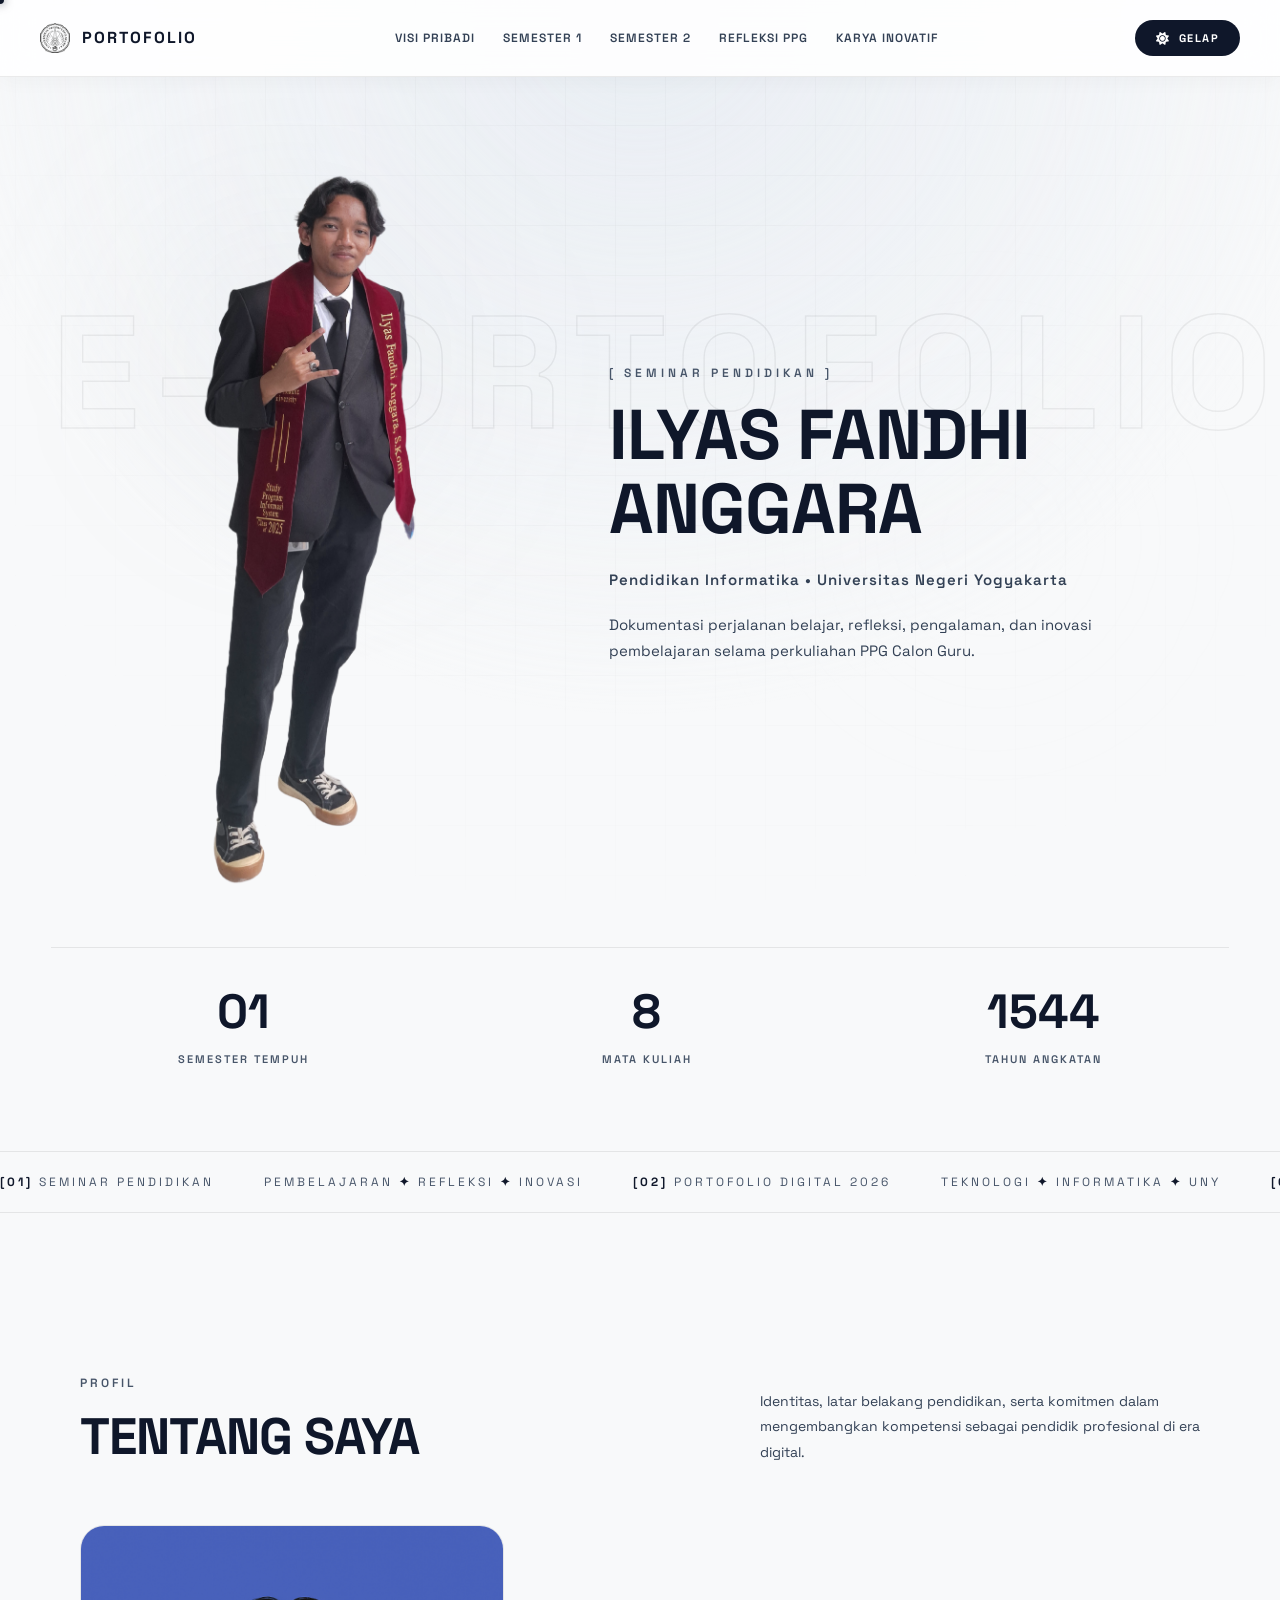
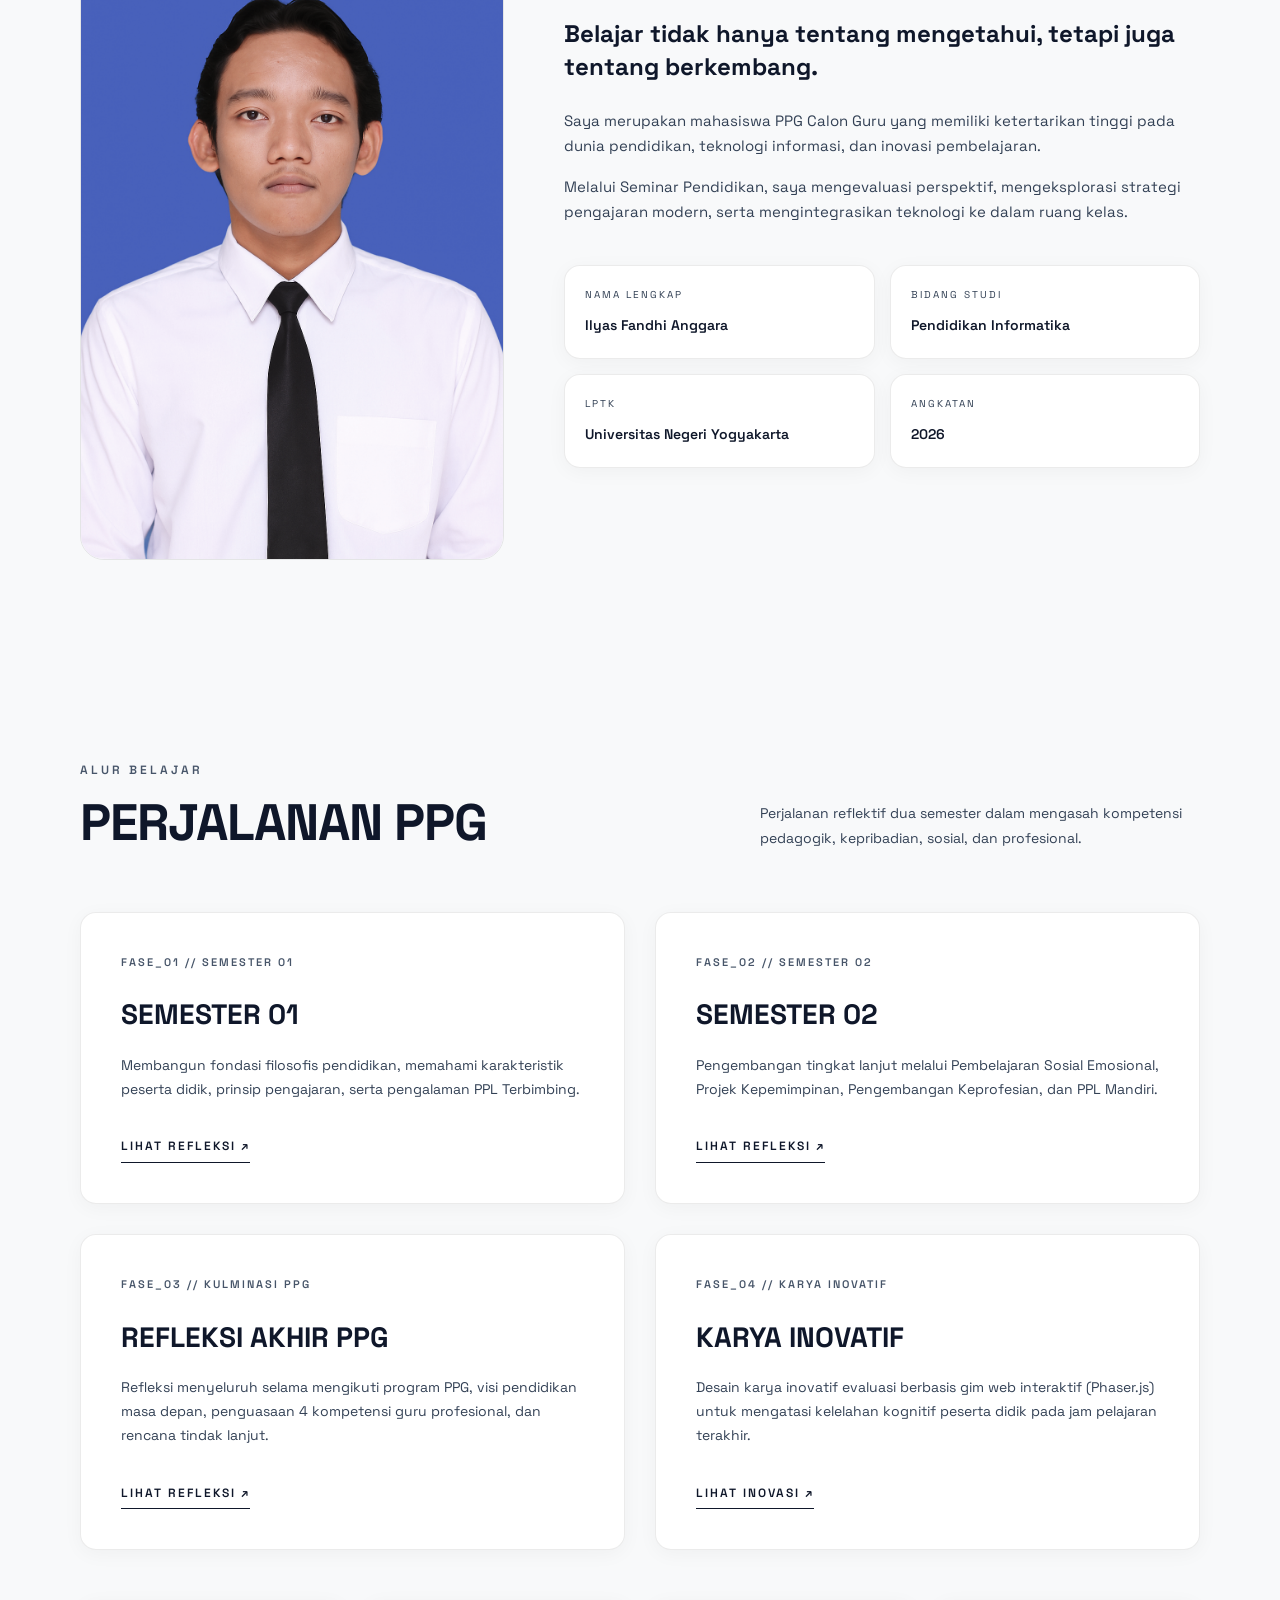
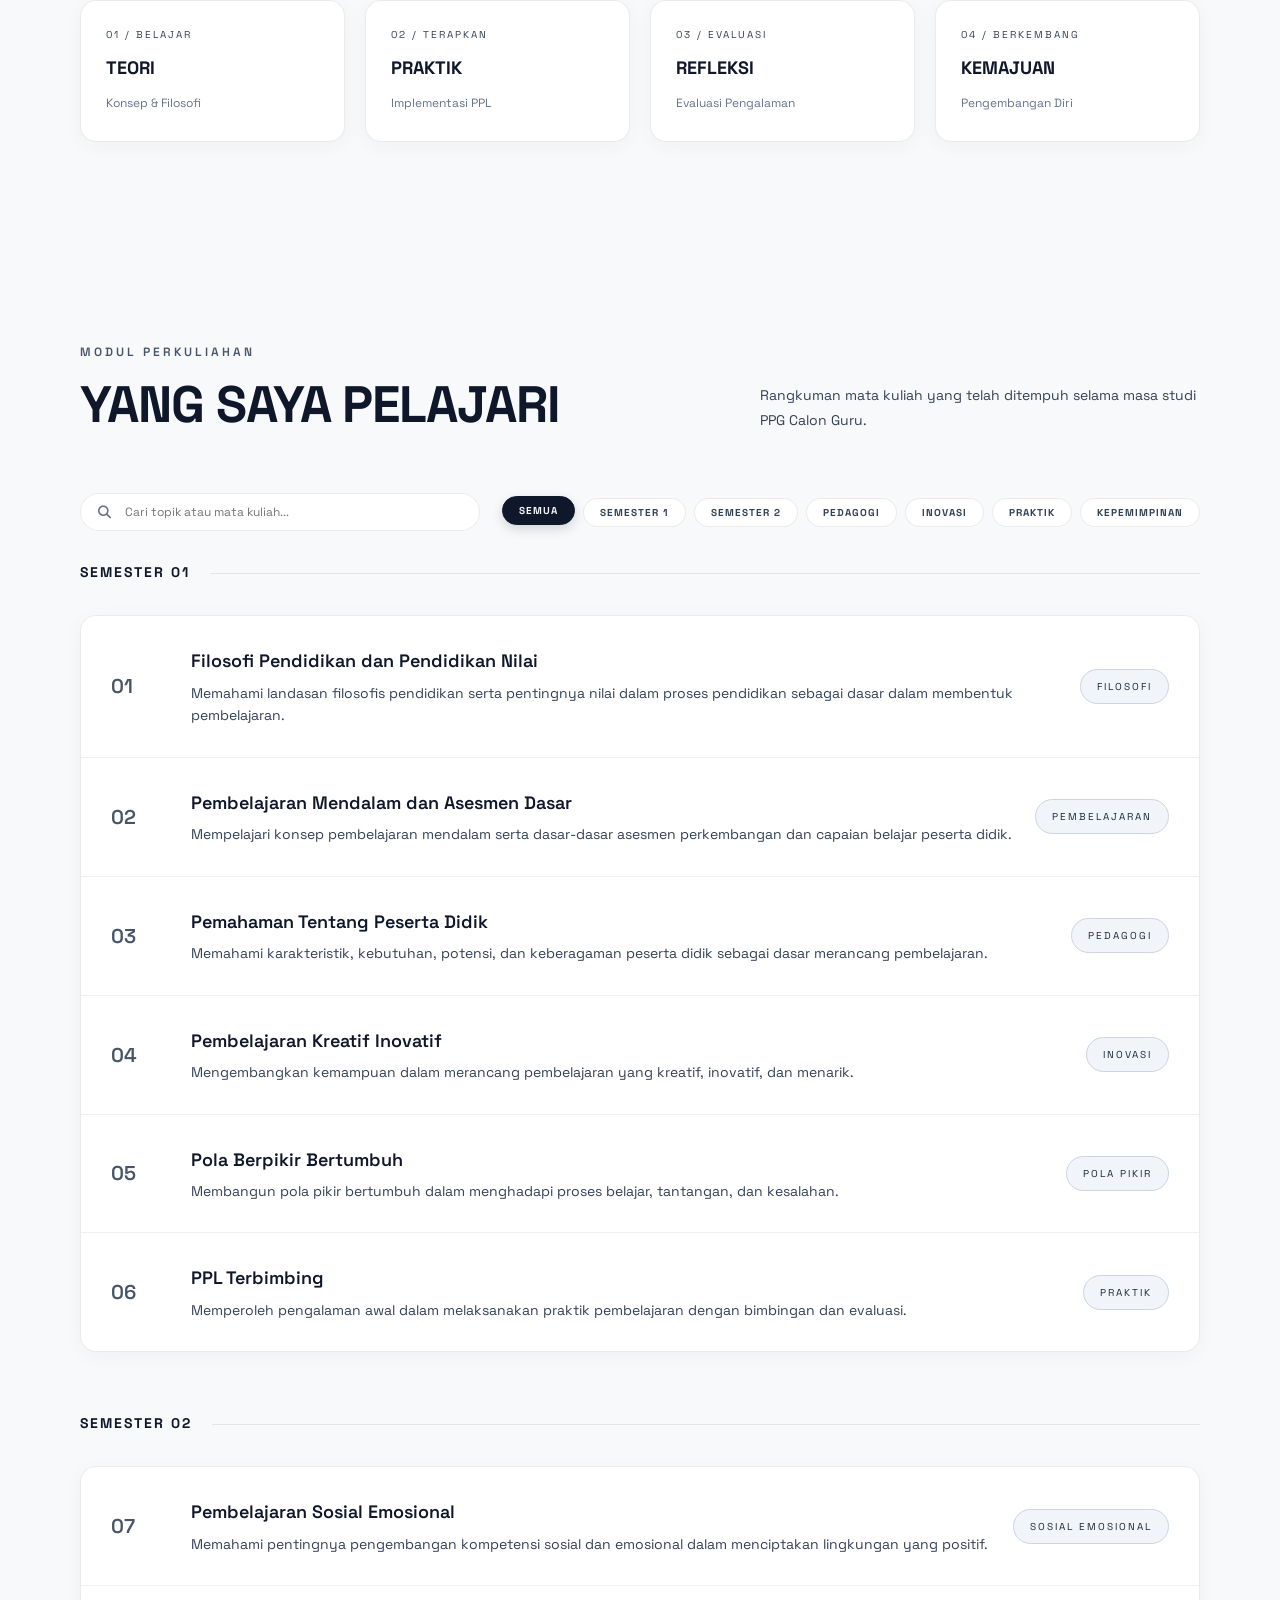
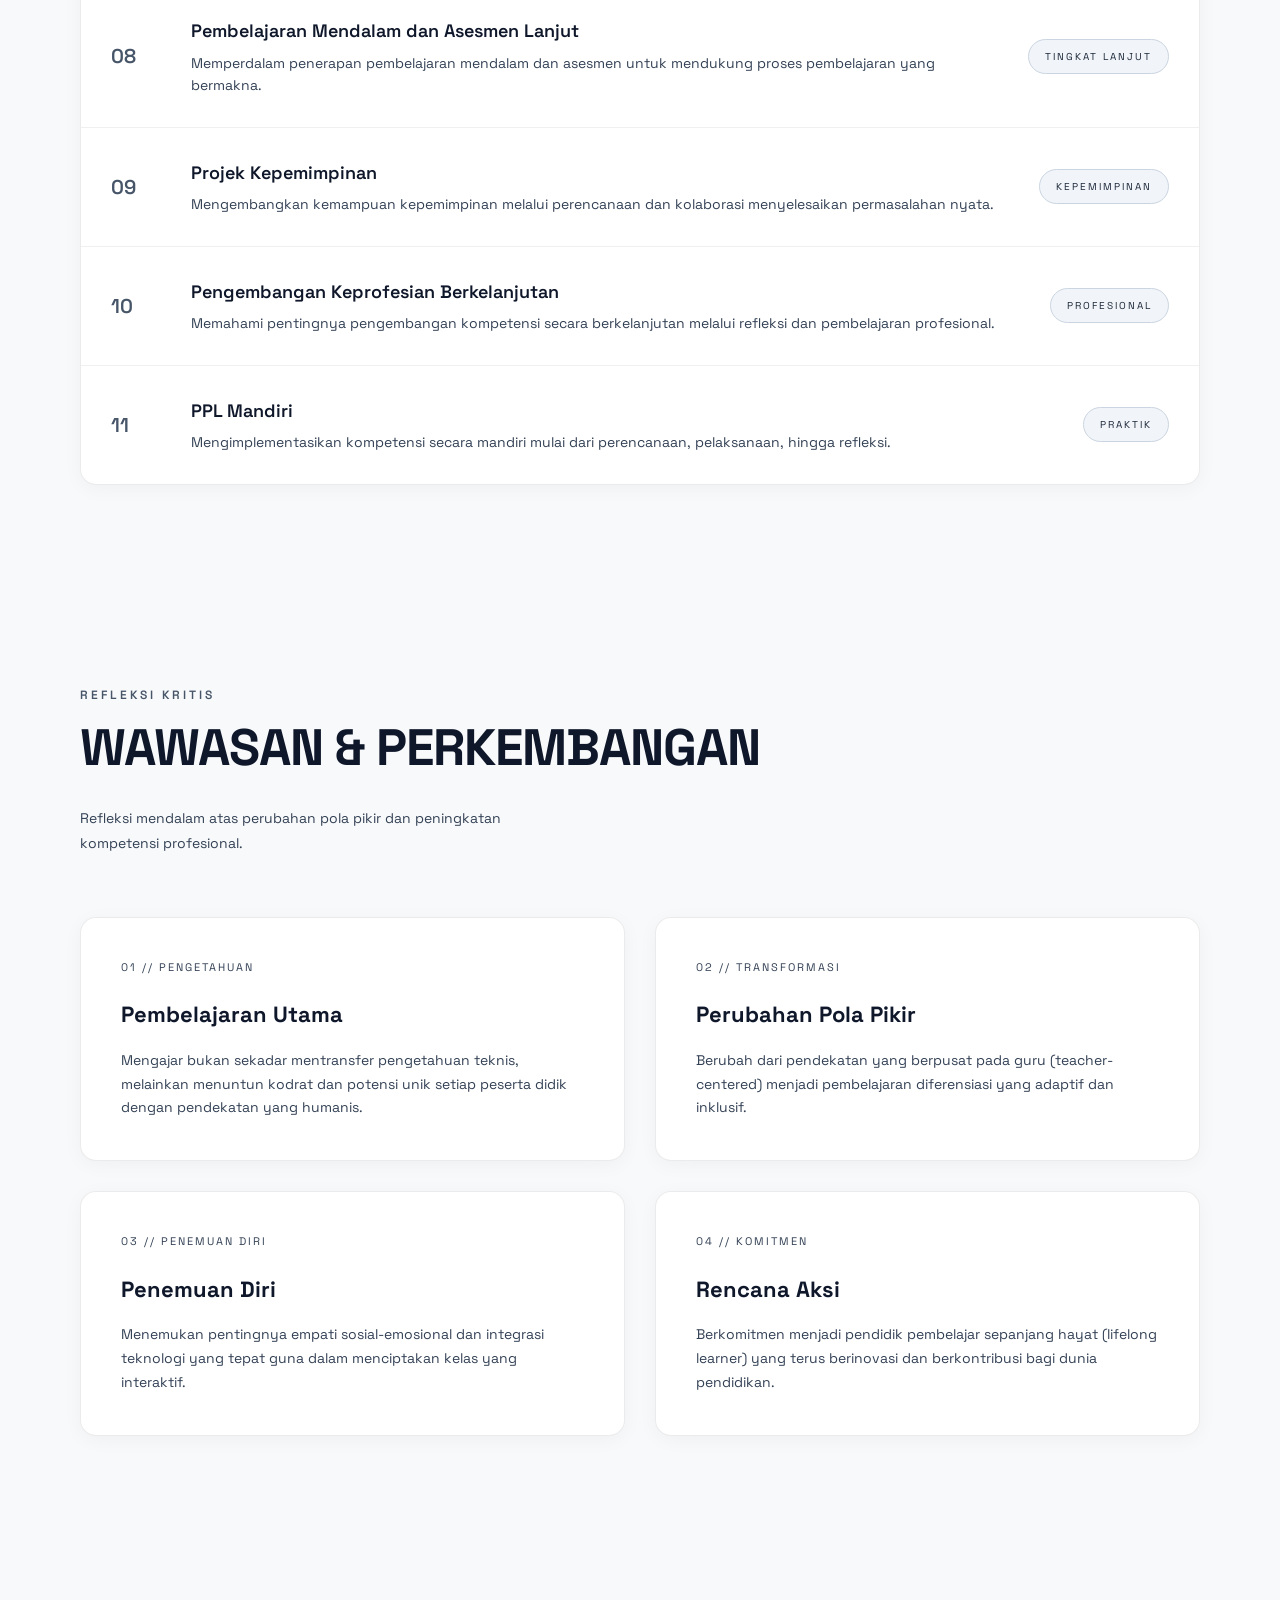
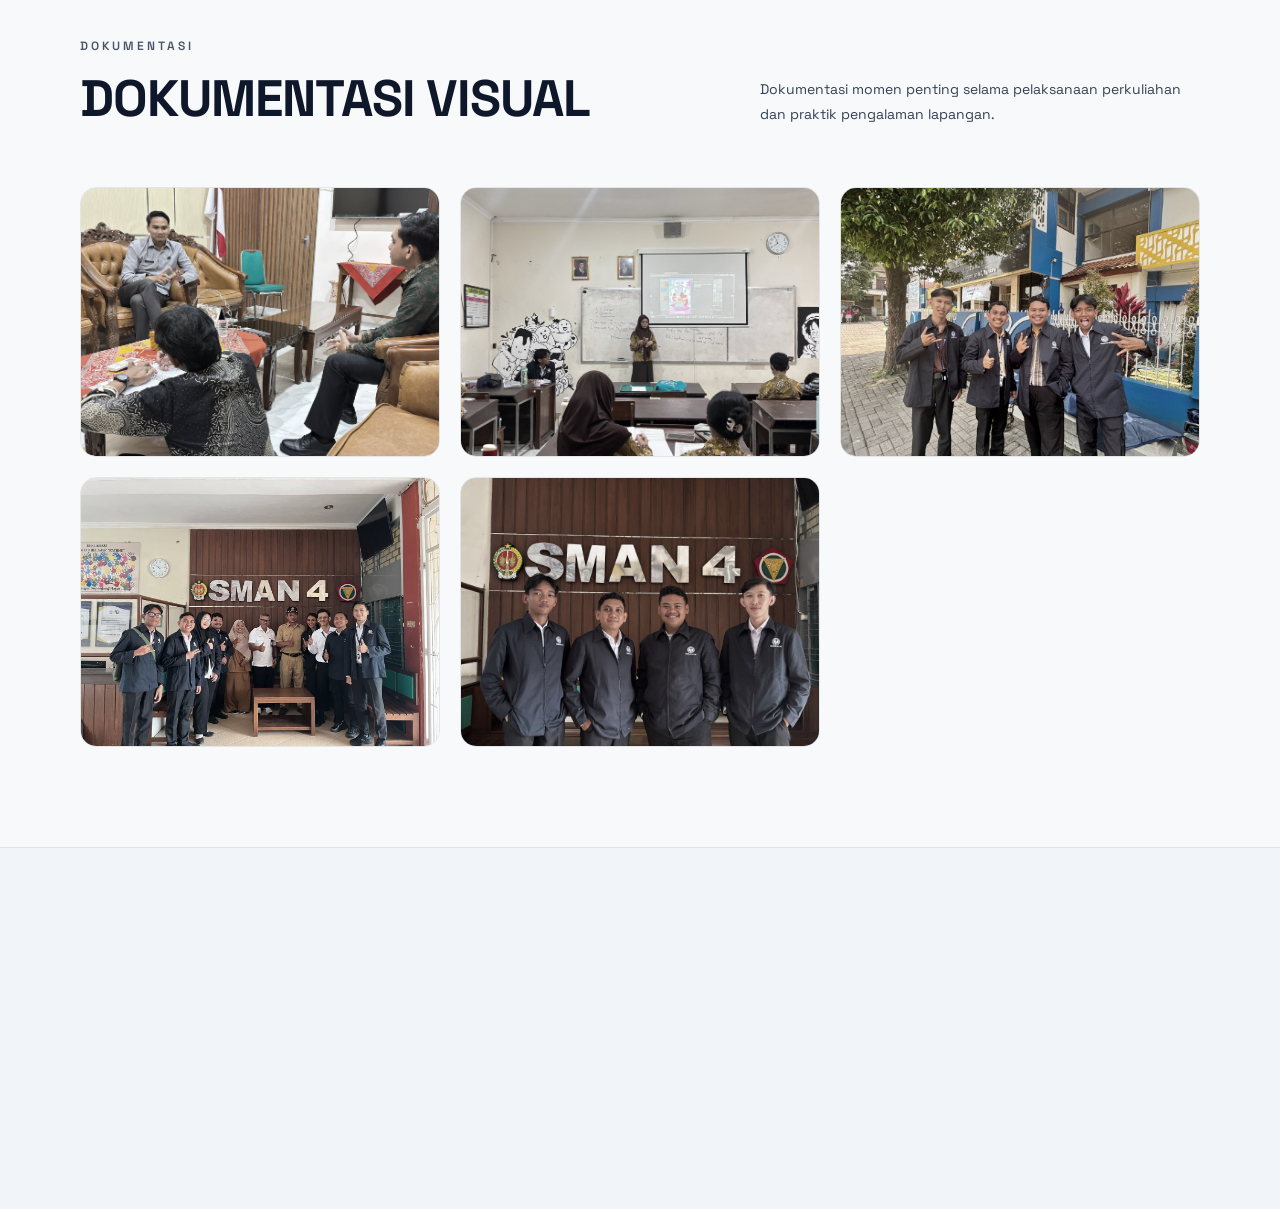
==== commit 58ba13d8: "Update.KI" ====
--- a/index.html
+++ b/index.html
@@ -66,6 +66,7 @@
           <a href="identitas.html">VISI PRIBADI</a>
           <a href="refleksi-sem1.html">SEMESTER 1</a>
           <a href="refleksi-sem2.html">SEMESTER 2</a>
+          <a href="refleksi-ppg.html">REFLEKSI PPG</a>
           <a href="karya.html">KARYA INOVATIF</a>
         </nav>
 
@@ -198,6 +199,20 @@
               <h3>SEMESTER 02</h3>
               <p>Pengembangan tingkat lanjut melalui Pembelajaran Sosial Emosional, Projek Kepemimpinan, Pengembangan Keprofesian, dan PPL Mandiri.</p>
               <a href="refleksi-sem2.html" class="card-link">LIHAT REFLEKSI ↗</a>
+            </div>
+
+            <div class="dark-card">
+              <div class="card-number">FASE_03 // KULMINASI PPG</div>
+              <h3>REFLEKSI AKHIR PPG</h3>
+              <p>Refleksi menyeluruh selama mengikuti program PPG, visi pendidikan masa depan, penguasaan 4 kompetensi guru profesional, dan rencana tindak lanjut.</p>
+              <a href="refleksi-ppg.html" class="card-link">LIHAT REFLEKSI ↗</a>
+            </div>
+
+            <div class="dark-card">
+              <div class="card-number">FASE_04 // KARYA INOVATIF</div>
+              <h3>KARYA INOVATIF</h3>
+              <p>Desain karya inovatif evaluasi berbasis gim web interaktif (Phaser.js) untuk mengatasi kelelahan kognitif peserta didik pada jam pelajaran terakhir.</p>
+              <a href="karya.html" class="card-link">LIHAT INOVASI ↗</a>
             </div>
           </div>
 
--- a/css/style.css
+++ b/css/style.css
@@ -884,7 +884,7 @@
 
 .nav-center {
   display: flex;
-  gap: 40px;
+  gap: 28px;
   align-items: center;
 }
 
@@ -2870,13 +2870,15 @@
   margin-top: 28px;
 }
 
-.btn-cta-primary {
+/* ==================== GLOBAL UNIFIED BUTTON SYSTEM ==================== */
+.btn,
+.btn-cta-primary,
+.btn-cta-secondary {
   display: inline-flex;
   align-items: center;
+  justify-content: center;
   gap: 10px;
-  padding: 13px 26px;
-  background: var(--yellow);
-  color: #121214;
+  padding: 12px 24px;
   border-radius: 50px;
   font-family: var(--font-display);
   font-size: 13px;
@@ -2884,41 +2886,111 @@
   letter-spacing: 0.5px;
   text-decoration: none;
   transition: var(--transition-smooth);
-  box-shadow: 0 4px 20px var(--yellow-glow);
   cursor: pointer;
-  border: 1px solid var(--yellow);
-}
-
+  line-height: 1.4;
+  white-space: nowrap;
+  box-sizing: border-box;
+  border: 1px solid transparent;
+}
+
+.btn i,
+.btn-cta-primary i,
+.btn-cta-secondary i {
+  font-size: 13px;
+  line-height: 1;
+  transition: transform 0.2s ease;
+}
+
+.btn:hover i,
+.btn-cta-primary:hover i,
+.btn-cta-secondary:hover i {
+  transform: translateY(-1px);
+}
+
+.btn-primary,
+.btn-cta-primary {
+  background: var(--yellow);
+  color: #121214 !important;
+  border-color: var(--yellow);
+  box-shadow: 0 4px 18px var(--yellow-glow);
+}
+
+.btn-primary:hover,
 .btn-cta-primary:hover {
   background: #ffffff;
-  color: #121214;
+  color: #121214 !important;
   border-color: #ffffff;
   transform: translateY(-2px);
-  box-shadow: 0 8px 25px rgba(255, 255, 255, 0.2);
-}
-
+  box-shadow: 0 8px 25px rgba(255, 255, 255, 0.25);
+}
+
+.btn-outline,
+.btn-secondary,
 .btn-cta-secondary {
-  display: inline-flex;
-  align-items: center;
-  gap: 10px;
-  padding: 13px 26px;
   background: rgba(255, 255, 255, 0.05);
-  color: var(--text-primary);
-  border-radius: 50px;
-  font-family: var(--font-display);
-  font-size: 13px;
-  font-weight: 700;
-  letter-spacing: 0.5px;
-  text-decoration: none;
-  transition: var(--transition-smooth);
-  border: 1px solid var(--border-light);
-  cursor: pointer;
-}
-
+  color: var(--text-primary) !important;
+  border-color: var(--border-light);
+  box-shadow: 0 2px 10px rgba(0, 0, 0, 0.2);
+}
+
+.btn-outline:hover,
+.btn-secondary:hover,
 .btn-cta-secondary:hover {
   background: rgba(255, 255, 255, 0.12);
+  color: var(--yellow) !important;
   border-color: var(--border-glow);
   transform: translateY(-2px);
+  box-shadow: 0 4px 18px var(--yellow-glow);
+}
+
+.btn:active,
+.btn-cta-primary:active,
+.btn-cta-secondary:active {
+  transform: translateY(0);
+}
+
+.btn-sm {
+  padding: 8px 16px;
+  font-size: 12px;
+}
+
+.btn-lg {
+  padding: 14px 28px;
+  font-size: 14px;
+}
+
+/* Light Theme Button Overrides */
+[data-theme="light"] .btn-primary,
+[data-theme="light"] .btn-cta-primary {
+  background: #d97706;
+  color: #ffffff !important;
+  border-color: #d97706;
+  box-shadow: 0 4px 16px rgba(217, 119, 6, 0.25);
+}
+
+[data-theme="light"] .btn-primary:hover,
+[data-theme="light"] .btn-cta-primary:hover {
+  background: #0f172a;
+  color: #ffffff !important;
+  border-color: #0f172a;
+  box-shadow: 0 6px 20px rgba(15, 23, 42, 0.25);
+}
+
+[data-theme="light"] .btn-outline,
+[data-theme="light"] .btn-secondary,
+[data-theme="light"] .btn-cta-secondary {
+  background: #f1f5f9;
+  color: #0f172a !important;
+  border-color: rgba(0, 0, 0, 0.14);
+  box-shadow: 0 2px 6px rgba(0, 0, 0, 0.04);
+}
+
+[data-theme="light"] .btn-outline:hover,
+[data-theme="light"] .btn-secondary:hover,
+[data-theme="light"] .btn-cta-secondary:hover {
+  background: #e2e8f0;
+  color: #b45309 !important;
+  border-color: #b45309;
 }
 
 .meta-pill-group {
@@ -3255,7 +3327,7 @@
   color: var(--text-secondary);
 }
 
-/* Prototype Showcase Mockup */
+/* Prototype Showcase Mockup & Live Game Player */
 .prototype-showcase {
   background: #111113;
   border: 1px solid var(--border-light);
@@ -3265,6 +3337,311 @@
   margin: 40px 0;
 }
 
+/* ==================== CANVA PRESENTATION SHOWCASE ==================== */
+.canva-presentation-box {
+  background: #111113;
+  border: 1px solid var(--border-light);
+  border-radius: var(--radius-lg);
+  overflow: hidden;
+  box-shadow: 0 20px 50px rgba(0, 0, 0, 0.5);
+  margin-top: 28px;
+  transition: var(--transition-smooth);
+}
+
+.canva-presentation-box:hover {
+  border-color: var(--border-glow);
+  box-shadow: 0 24px 60px rgba(0, 0, 0, 0.6), 0 0 35px rgba(245, 158, 11, 0.08);
+}
+
+.canva-iframe-wrapper {
+  position: relative;
+  width: 100%;
+  aspect-ratio: 16 / 9;
+  min-height: 520px;
+  max-height: 740px;
+  background: #000000;
+  overflow: hidden;
+}
+
+@media (max-width: 992px) {
+  .canva-iframe-wrapper {
+    min-height: 420px;
+  }
+}
+
+@media (max-width: 768px) {
+  .canva-iframe-wrapper {
+    min-height: 300px;
+  }
+}
+
+.canva-embed-frame {
+  position: absolute;
+  top: 0;
+  left: 0;
+  width: 100%;
+  height: 100%;
+  border: none;
+  display: block;
+}
+
+.canva-footer-dashboard {
+  display: flex;
+  justify-content: space-between;
+  align-items: center;
+  flex-wrap: wrap;
+  gap: 16px;
+  padding: 18px 24px;
+  background: #141418;
+  border-top: 1px solid var(--border-light);
+}
+
+.canva-footer-info {
+  display: flex;
+  align-items: center;
+  gap: 18px;
+  flex-wrap: wrap;
+}
+
+.canva-info-item {
+  display: flex;
+  align-items: center;
+  gap: 8px;
+  font-size: 13px;
+  color: var(--text-secondary);
+}
+
+.canva-footer-actions {
+  display: flex;
+  align-items: center;
+  gap: 10px;
+  flex-wrap: wrap;
+}
+
+[data-theme="light"] .canva-presentation-box {
+  background: #ffffff;
+  border-color: rgba(0, 0, 0, 0.1);
+  box-shadow: 0 16px 36px rgba(0, 0, 0, 0.06);
+}
+
+[data-theme="light"] .canva-footer-dashboard {
+  background: #f8fafc;
+  border-top-color: rgba(0, 0, 0, 0.08);
+}
+
+/* ==================== ARCADE LAUNCH HUB & HEADER BANNER ==================== */
+.arcade-launch-hub {
+  position: relative;
+  background: radial-gradient(ellipse at 80% 0%, rgba(245, 158, 11, 0.14) 0%, transparent 65%),
+              linear-gradient(135deg, rgba(28, 28, 34, 0.85) 0%, rgba(14, 14, 18, 0.95) 100%);
+  border: 1px solid rgba(245, 158, 11, 0.35);
+  border-radius: var(--radius-lg);
+  padding: 32px 36px;
+  margin-top: 48px;
+  margin-bottom: 32px;
+  box-shadow: 0 15px 40px rgba(0, 0, 0, 0.5), inset 0 1px 0 rgba(255, 255, 255, 0.1);
+  overflow: hidden;
+}
+
+.arcade-launch-hub::before {
+  content: "";
+  position: absolute;
+  top: 0;
+  left: 0;
+  width: 5px;
+  height: 100%;
+  background: linear-gradient(180deg, var(--yellow) 0%, #10b981 100%);
+  box-shadow: 0 0 16px var(--yellow);
+}
+
+.hub-top-bar {
+  display: flex;
+  justify-content: space-between;
+  align-items: center;
+  flex-wrap: wrap;
+  gap: 12px;
+  padding-bottom: 18px;
+  margin-bottom: 22px;
+  border-bottom: 1px solid var(--border-light);
+}
+
+.hub-sys-tag {
+  display: inline-flex;
+  align-items: center;
+  gap: 10px;
+  font-family: var(--font-display);
+  font-size: 11px;
+  letter-spacing: 1.5px;
+  text-transform: uppercase;
+  color: var(--text-secondary);
+}
+
+.blinking-dot {
+  width: 9px;
+  height: 9px;
+  background: #10b981;
+  border-radius: 50%;
+  box-shadow: 0 0 10px #10b981;
+  animation: pulseNeon 1.6s infinite alternate ease-in-out;
+}
+
+@keyframes pulseNeon {
+  0% { transform: scale(0.9); opacity: 0.6; }
+  100% { transform: scale(1.25); opacity: 1; box-shadow: 0 0 14px #10b981; }
+}
+
+.hub-chips {
+  display: flex;
+  gap: 8px;
+  flex-wrap: wrap;
+}
+
+.hub-chip {
+  display: inline-flex;
+  align-items: center;
+  gap: 6px;
+  padding: 4px 12px;
+  border-radius: 50px;
+  background: rgba(255, 255, 255, 0.04);
+  border: 1px solid var(--border-light);
+  font-size: 11px;
+  font-family: var(--font-display);
+  color: var(--text-secondary);
+}
+
+.hub-chip i {
+  color: var(--yellow);
+  font-size: 10px;
+}
+
+.hub-main-content {
+  display: flex;
+  justify-content: space-between;
+  align-items: center;
+  flex-wrap: wrap;
+  gap: 28px;
+}
+
+.hub-text-col {
+  flex: 1 1 540px;
+}
+
+.hub-kicker {
+  display: inline-flex;
+  align-items: center;
+  gap: 8px;
+  font-family: var(--font-display);
+  font-size: 11px;
+  font-weight: 800;
+  letter-spacing: 2px;
+  color: var(--yellow);
+  text-transform: uppercase;
+  margin-bottom: 8px;
+}
+
+.hub-title {
+  font-family: var(--font-display);
+  font-size: clamp(22px, 2.6vw, 32px);
+  font-weight: 800;
+  color: var(--text-primary);
+  line-height: 1.25;
+  margin-bottom: 12px;
+}
+
+.hub-desc-card {
+  display: flex;
+  align-items: flex-start;
+  gap: 14px;
+  background: rgba(255, 255, 255, 0.025);
+  border: 1px solid var(--border-light);
+  border-left: 3px solid var(--yellow);
+  border-radius: var(--radius-sm);
+  padding: 14px 18px;
+  margin-top: 10px;
+}
+
+.hub-desc-icon {
+  font-size: 18px;
+  color: var(--yellow);
+  margin-top: 2px;
+  flex-shrink: 0;
+}
+
+.hub-desc-text {
+  font-size: 13.5px;
+  line-height: 1.7;
+  color: var(--text-secondary);
+  margin: 0;
+}
+
+.hub-control-col {
+  flex: 0 0 auto;
+}
+
+.hub-control-label {
+  font-family: var(--font-display);
+  font-size: 11px;
+  font-weight: 700;
+  letter-spacing: 1.5px;
+  text-transform: uppercase;
+  color: var(--text-muted);
+  margin-bottom: 10px;
+  display: flex;
+  align-items: center;
+  gap: 6px;
+}
+
+.game-view-tabs {
+  display: inline-flex;
+  gap: 6px;
+  background: rgba(255, 255, 255, 0.04);
+  padding: 6px;
+  border-radius: 50px;
+  border: 1px solid var(--border-light);
+  flex-wrap: wrap;
+}
+
+.game-view-tab {
+  display: inline-flex;
+  align-items: center;
+  gap: 8px;
+  padding: 8px 18px;
+  border-radius: 50px;
+  font-family: var(--font-display);
+  font-size: 12px;
+  font-weight: 700;
+  color: var(--text-secondary);
+  background: transparent;
+  border: none;
+  cursor: pointer;
+  transition: var(--transition-smooth);
+}
+
+.game-view-tab:hover {
+  color: var(--text-primary);
+}
+
+.game-view-tab.active {
+  background: var(--yellow);
+  color: #121214 !important;
+  box-shadow: 0 4px 14px var(--yellow-glow);
+}
+
+.live-game-box {
+  background: #111113;
+  border: 1px solid var(--border-light);
+  border-radius: var(--radius-lg);
+  overflow: hidden;
+  box-shadow: 0 20px 50px rgba(0, 0, 0, 0.5);
+  margin-bottom: 40px;
+  transition: var(--transition-smooth);
+}
+
+.live-game-box:hover {
+  border-color: var(--border-glow);
+  box-shadow: 0 24px 60px rgba(0, 0, 0, 0.6), 0 0 35px rgba(245, 158, 11, 0.08);
+}
+
 .mockup-header {
   background: #1a1a1e;
   padding: 14px 20px;
@@ -3272,6 +3649,304 @@
   align-items: center;
   justify-content: space-between;
   border-bottom: 1px solid var(--border-light);
+  gap: 12px;
+  flex-wrap: wrap;
+}
+
+.mockup-header-left {
+  display: flex;
+  align-items: center;
+  gap: 14px;
+  flex-wrap: wrap;
+}
+
+.live-game-header-info {
+  display: flex;
+  align-items: center;
+  gap: 10px;
+  flex-wrap: wrap;
+}
+
+.live-badge {
+  display: inline-flex;
+  align-items: center;
+  gap: 6px;
+  padding: 3px 10px;
+  border-radius: 50px;
+  font-size: 10px;
+  font-weight: 800;
+  letter-spacing: 0.5px;
+  background: rgba(16, 185, 129, 0.12);
+  color: #10b981;
+  border: 1px solid rgba(16, 185, 129, 0.3);
+}
+
+.mockup-header-actions {
+  display: flex;
+  align-items: center;
+  gap: 8px;
+}
+
+.mockup-url-pill {
+  display: inline-flex;
+  align-items: center;
+  gap: 6px;
+  font-family: monospace;
+  font-size: 11px;
+  color: var(--yellow);
+  background: rgba(245, 158, 11, 0.08);
+  padding: 5px 12px;
+  border-radius: 50px;
+  border: 1px solid rgba(245, 158, 11, 0.2);
+}
+
+.btn-icon-action {
+  display: inline-flex;
+  align-items: center;
+  justify-content: center;
+  width: 32px;
+  height: 32px;
+  border-radius: 50%;
+  background: rgba(255, 255, 255, 0.06);
+  color: var(--text-primary);
+  border: 1px solid var(--border-light);
+  cursor: pointer;
+  transition: var(--transition-smooth);
+  font-size: 12px;
+  text-decoration: none;
+}
+
+.btn-icon-action:hover {
+  background: var(--yellow);
+  color: #121214 !important;
+  border-color: var(--yellow);
+  transform: translateY(-2px);
+  box-shadow: 0 4px 12px var(--yellow-glow);
+}
+
+.live-iframe-wrapper {
+  position: relative;
+  width: 100%;
+  height: 600px;
+  background: #000000;
+}
+
+.live-game-embed-frame {
+  width: 100%;
+  height: 100%;
+  border: none;
+  display: block;
+  background: #09090b;
+}
+
+/* ==================== GAME HUD DASHBOARD ==================== */
+.game-hud-dashboard {
+  display: grid;
+  grid-template-columns: repeat(2, 1fr);
+  gap: 16px;
+  padding: 20px 24px 24px;
+  background: #141418;
+  border-top: 1px solid var(--border-light);
+}
+
+.hud-card {
+  background: rgba(255, 255, 255, 0.025);
+  border: 1px solid var(--border-light);
+  border-radius: var(--radius-md);
+  padding: 20px 22px;
+  display: flex;
+  flex-direction: column;
+  transition: var(--transition-smooth);
+}
+
+.hud-card:hover {
+  border-color: var(--border-glow);
+  background: rgba(255, 255, 255, 0.045);
+  transform: translateY(-2px);
+  box-shadow: 0 8px 24px rgba(0, 0, 0, 0.3);
+}
+
+.hud-card-header {
+  display: flex;
+  justify-content: space-between;
+  align-items: center;
+  margin-bottom: 14px;
+  gap: 10px;
+}
+
+.hud-badge {
+  display: inline-flex;
+  align-items: center;
+  gap: 7px;
+  padding: 5px 12px;
+  border-radius: 50px;
+  font-family: var(--font-display);
+  font-size: 11px;
+  font-weight: 800;
+  letter-spacing: 1px;
+  text-transform: uppercase;
+}
+
+.hud-badge-yellow {
+  background: rgba(245, 158, 11, 0.15);
+  color: var(--yellow);
+  border: 1px solid rgba(245, 158, 11, 0.35);
+}
+
+.hud-badge-cyan {
+  background: rgba(56, 189, 248, 0.15);
+  color: #38bdf8;
+  border: 1px solid rgba(56, 189, 248, 0.35);
+}
+
+.hud-badge-red {
+  background: rgba(239, 68, 68, 0.15);
+  color: #f87171;
+  border: 1px solid rgba(239, 68, 68, 0.35);
+}
+
+.hud-badge-green {
+  background: rgba(16, 185, 129, 0.15);
+  color: #34d399;
+  border: 1px solid rgba(16, 185, 129, 0.35);
+}
+
+.hud-device-tag {
+  font-family: monospace;
+  font-size: 11px;
+  color: var(--text-muted);
+  display: inline-flex;
+  align-items: center;
+  gap: 5px;
+}
+
+.hud-keycaps-row {
+  display: flex;
+  align-items: center;
+  gap: 12px;
+  margin-bottom: 14px;
+  padding: 10px 14px;
+  background: rgba(0, 0, 0, 0.4);
+  border-radius: var(--radius-sm);
+  border: 1px solid rgba(255, 255, 255, 0.05);
+  flex-wrap: wrap;
+}
+
+.keycap-cluster {
+  display: inline-flex;
+  gap: 4px;
+}
+
+kbd {
+  display: inline-flex;
+  align-items: center;
+  justify-content: center;
+  min-width: 28px;
+  height: 28px;
+  padding: 2px 8px;
+  font-family: var(--font-display);
+  font-size: 11px;
+  font-weight: 800;
+  color: #ffffff;
+  background: #202026;
+  border: 1px solid rgba(255, 255, 255, 0.22);
+  border-bottom: 3px solid var(--yellow);
+  border-radius: 6px;
+  box-shadow: 0 3px 6px rgba(0, 0, 0, 0.5);
+  user-select: none;
+}
+
+kbd.key-wide {
+  min-width: 60px;
+  font-size: 10px;
+  letter-spacing: 1px;
+}
+
+.hud-key-divider {
+  font-family: var(--font-display);
+  font-size: 10px;
+  font-weight: 700;
+  color: var(--text-muted);
+  letter-spacing: 0.5px;
+}
+
+.hud-key-label {
+  display: flex;
+  flex-direction: column;
+  margin-left: auto;
+}
+
+.hud-key-label strong {
+  font-size: 12px;
+  color: var(--text-primary);
+  font-family: var(--font-display);
+}
+
+.hud-key-label span {
+  font-size: 11px;
+  color: var(--text-muted);
+}
+
+.hud-meta-grid {
+  display: grid;
+  grid-template-columns: repeat(2, 1fr);
+  gap: 10px;
+  margin-bottom: 14px;
+  padding: 10px 14px;
+  background: rgba(0, 0, 0, 0.4);
+  border-radius: var(--radius-sm);
+  border: 1px solid rgba(255, 255, 255, 0.05);
+}
+
+.hud-meta-item {
+  display: flex;
+  flex-direction: column;
+}
+
+.meta-label {
+  font-size: 10px;
+  color: var(--text-muted);
+  text-transform: uppercase;
+  font-family: var(--font-display);
+  letter-spacing: 0.5px;
+}
+
+.meta-val {
+  font-size: 12px;
+  font-weight: 700;
+  color: var(--text-primary);
+  margin-top: 2px;
+}
+
+.hud-card-desc {
+  font-size: 13px;
+  line-height: 1.7;
+  color: var(--text-secondary);
+  margin: 0;
+}
+
+.hud-status-tag {
+  display: inline-flex;
+  align-items: center;
+  gap: 5px;
+  padding: 3px 10px;
+  border-radius: 50px;
+  font-size: 10px;
+  font-weight: 700;
+  text-transform: uppercase;
+  font-family: var(--font-display);
+}
+
+.tag-discovery {
+  background: rgba(56, 189, 248, 0.1);
+  color: #38bdf8;
+  border: 1px solid rgba(56, 189, 248, 0.25);
+}
+
+.tag-sync {
+  background: rgba(16, 185, 129, 0.1);
+  color: #34d399;
+  border: 1px solid rgba(16, 185, 129, 0.25);
 }
 
 .mockup-dots {
@@ -3756,6 +4431,107 @@
   background: #0f172a;
 }
 
+[data-theme="light"] .live-game-box {
+  background: #ffffff;
+  border-color: rgba(0, 0, 0, 0.1);
+  box-shadow: 0 16px 36px rgba(0, 0, 0, 0.06);
+}
+
+[data-theme="light"] .arcade-launch-hub {
+  background: radial-gradient(ellipse at 80% 0%, rgba(217, 119, 6, 0.1) 0%, transparent 65%),
+              linear-gradient(135deg, #ffffff 0%, #f8fafc 100%);
+  border-color: rgba(217, 119, 6, 0.35);
+  box-shadow: 0 15px 35px rgba(0, 0, 0, 0.06);
+}
+
+[data-theme="light"] .hub-chip {
+  background: #f1f5f9;
+  border-color: rgba(0, 0, 0, 0.08);
+  color: #334155;
+}
+
+[data-theme="light"] .hub-desc-card {
+  background: #f8fafc;
+  border-color: rgba(0, 0, 0, 0.08);
+  border-left-color: #d97706;
+}
+
+[data-theme="light"] .game-hud-dashboard {
+  background: #f8fafc;
+  border-top-color: rgba(0, 0, 0, 0.08);
+}
+
+[data-theme="light"] .hud-card {
+  background: #ffffff;
+  border-color: rgba(0, 0, 0, 0.08);
+  box-shadow: 0 4px 12px rgba(0, 0, 0, 0.03);
+}
+
+[data-theme="light"] .hud-card:hover {
+  background: #ffffff;
+  border-color: rgba(217, 119, 6, 0.35);
+  box-shadow: 0 10px 24px rgba(0, 0, 0, 0.06);
+}
+
+[data-theme="light"] .hud-keycaps-row,
+[data-theme="light"] .hud-meta-grid {
+  background: #f1f5f9;
+  border-color: rgba(0, 0, 0, 0.06);
+}
+
+[data-theme="light"] kbd {
+  background: #ffffff;
+  color: #0f172a;
+  border-color: rgba(0, 0, 0, 0.18);
+  border-bottom-color: #d97706;
+  box-shadow: 0 2px 4px rgba(0, 0, 0, 0.1);
+}
+
+[data-theme="light"] .game-view-tabs {
+  background: #f1f5f9;
+  border-color: rgba(0, 0, 0, 0.08);
+}
+
+[data-theme="light"] .game-view-tab.active {
+  background: #d97706;
+  color: #ffffff !important;
+}
+
+@media (max-width: 900px) {
+  .game-hud-dashboard {
+    grid-template-columns: 1fr;
+  }
+  .arcade-launch-hub {
+    padding: 24px 20px;
+  }
+}
+
+[data-theme="light"] .btn-icon-action {
+  background: #f1f5f9;
+  color: #0f172a;
+  border-color: rgba(0, 0, 0, 0.1);
+}
+
+[data-theme="light"] .btn-icon-action:hover {
+  background: #d97706;
+  color: #ffffff !important;
+}
+
+@media (max-width: 768px) {
+  .live-iframe-wrapper {
+    height: 440px;
+  }
+  .mockup-url-pill {
+    display: none;
+  }
+}
+
+@media (max-width: 480px) {
+  .live-iframe-wrapper {
+    height: 360px;
+  }
+}
+
 [data-theme="light"] .game-opt-btn {
   background: #1e293b;
   color: #ffffff;
@@ -3786,3 +4562,440 @@
     padding: 24px;
   }
 }
+
+/* ==================== REFLEKSI PPG (LK 3) STYLES ==================== */
+.pillar-grid {
+  display: grid;
+  grid-template-columns: repeat(2, 1fr);
+  gap: 24px;
+  margin-top: 32px;
+}
+
+.pillar-card {
+  background: var(--bg-card);
+  border: 1px solid var(--border-light);
+  border-radius: var(--radius-lg);
+  padding: 32px;
+  transition: var(--transition-smooth);
+  display: flex;
+  flex-direction: column;
+  position: relative;
+  overflow: hidden;
+}
+
+.pillar-card::before {
+  content: "";
+  position: absolute;
+  top: 0;
+  left: 0;
+  right: 0;
+  height: 2px;
+  background: linear-gradient(90deg, var(--yellow), transparent);
+  opacity: 0;
+  transition: opacity 0.3s ease;
+}
+
+.pillar-card:hover {
+  transform: translateY(-6px);
+  border-color: var(--border-glow);
+  box-shadow: 0 16px 36px rgba(0, 0, 0, 0.35);
+}
+
+.pillar-card:hover::before {
+  opacity: 1;
+}
+
+.pillar-icon-wrap {
+  width: 52px;
+  height: 52px;
+  border-radius: 12px;
+  background: rgba(245, 158, 11, 0.12);
+  border: 1px solid rgba(245, 158, 11, 0.28);
+  display: flex;
+  align-items: center;
+  justify-content: center;
+  font-size: 22px;
+  color: var(--yellow);
+  margin-bottom: 20px;
+}
+
+.pillar-num {
+  font-family: var(--font-display);
+  font-size: 11px;
+  font-weight: 800;
+  letter-spacing: 1.5px;
+  color: var(--yellow);
+  text-transform: uppercase;
+  margin-bottom: 8px;
+}
+
+.pillar-title {
+  font-family: var(--font-display);
+  font-size: 18px;
+  font-weight: 700;
+  color: var(--text-primary);
+  margin-bottom: 14px;
+  line-height: 1.4;
+}
+
+.pillar-desc {
+  font-size: 14px;
+  line-height: 1.8;
+  color: var(--text-secondary);
+}
+
+.competency-grid {
+  display: grid;
+  grid-template-columns: repeat(2, 1fr);
+  gap: 24px;
+  margin-top: 32px;
+}
+
+.competency-card {
+  background: var(--bg-card);
+  border: 1px solid var(--border-light);
+  border-radius: var(--radius-lg);
+  padding: 34px;
+  transition: var(--transition-smooth);
+  display: flex;
+  flex-direction: column;
+}
+
+.competency-card:hover {
+  transform: translateY(-5px);
+  border-color: var(--border-glow);
+  box-shadow: 0 16px 36px rgba(0, 0, 0, 0.3);
+}
+
+.competency-header {
+  display: flex;
+  align-items: center;
+  gap: 16px;
+  margin-bottom: 20px;
+  padding-bottom: 16px;
+  border-bottom: 1px solid var(--border-light);
+}
+
+.competency-icon {
+  width: 48px;
+  height: 48px;
+  border-radius: 12px;
+  background: rgba(245, 158, 11, 0.1);
+  border: 1px solid rgba(245, 158, 11, 0.25);
+  display: flex;
+  align-items: center;
+  justify-content: center;
+  font-size: 20px;
+  color: var(--yellow);
+  flex-shrink: 0;
+}
+
+.competency-header-text h3 {
+  font-family: var(--font-display);
+  font-size: 17px;
+  font-weight: 700;
+  color: var(--text-primary);
+  margin-bottom: 4px;
+}
+
+.competency-header-text span {
+  font-size: 11px;
+  font-weight: 600;
+  letter-spacing: 1px;
+  color: var(--yellow);
+  text-transform: uppercase;
+}
+
+.competency-body {
+  font-size: 14px;
+  line-height: 1.8;
+  color: var(--text-secondary);
+  flex-grow: 1;
+}
+
+.competency-list {
+  list-style: none;
+  padding: 0;
+  margin: 14px 0 0;
+}
+
+.competency-list li {
+  position: relative;
+  padding-left: 22px;
+  margin-bottom: 10px;
+  font-size: 13.5px;
+  line-height: 1.7;
+  color: var(--text-secondary);
+}
+
+.competency-list li::before {
+  content: "✦";
+  position: absolute;
+  left: 0;
+  top: 0;
+  color: var(--yellow);
+  font-size: 11px;
+}
+
+.roadmap-grid {
+  display: grid;
+  grid-template-columns: repeat(3, 1fr);
+  gap: 24px;
+  margin-top: 32px;
+}
+
+.roadmap-step-card {
+  background: var(--bg-card);
+  border: 1px solid var(--border-light);
+  border-radius: var(--radius-lg);
+  padding: 32px 28px;
+  transition: var(--transition-smooth);
+  position: relative;
+  display: flex;
+  flex-direction: column;
+}
+
+.roadmap-step-card:hover {
+  transform: translateY(-6px);
+  border-color: var(--border-glow);
+  box-shadow: 0 16px 36px rgba(0, 0, 0, 0.35);
+}
+
+.roadmap-badge {
+  display: inline-flex;
+  align-items: center;
+  gap: 8px;
+  padding: 6px 14px;
+  border-radius: 50px;
+  background: rgba(245, 158, 11, 0.15);
+  border: 1px solid rgba(245, 158, 11, 0.3);
+  color: var(--yellow);
+  font-family: var(--font-display);
+  font-size: 11px;
+  font-weight: 800;
+  letter-spacing: 1px;
+  margin-bottom: 18px;
+  align-self: flex-start;
+}
+
+.roadmap-title {
+  font-family: var(--font-display);
+  font-size: 17px;
+  font-weight: 700;
+  color: var(--text-primary);
+  margin-bottom: 14px;
+  line-height: 1.4;
+}
+
+.roadmap-desc {
+  font-size: 14px;
+  line-height: 1.8;
+  color: var(--text-secondary);
+  flex-grow: 1;
+}
+
+/* Light Theme Overrides for Refleksi PPG */
+[data-theme="light"] .pillar-card,
+[data-theme="light"] .competency-card,
+[data-theme="light"] .roadmap-step-card {
+  background: #ffffff;
+  border-color: rgba(0, 0, 0, 0.08);
+}
+
+[data-theme="light"] .competency-header {
+  border-bottom-color: rgba(0, 0, 0, 0.08);
+}
+
+[data-theme="light"] .pillar-card:hover,
+[data-theme="light"] .competency-card:hover,
+[data-theme="light"] .roadmap-step-card:hover {
+  box-shadow: 0 16px 36px rgba(0, 0, 0, 0.08);
+}
+
+@media (max-width: 992px) {
+  .pillar-grid,
+  .competency-grid,
+  .roadmap-grid {
+    grid-template-columns: 1fr;
+  }
+}
+
+/* ==================== DUAL PROTOTYPE SHOWCASE (LK 4) ==================== */
+.dual-prototype-grid {
+  display: grid;
+  grid-template-columns: repeat(2, 1fr);
+  gap: 28px;
+  margin: 32px 0 40px;
+}
+
+.proto-mini-tag {
+  display: inline-flex;
+  align-items: center;
+  gap: 5px;
+  font-family: var(--font-display);
+  font-size: 10px;
+  font-weight: 700;
+  letter-spacing: 0.5px;
+  text-transform: uppercase;
+  padding: 3px 9px;
+  border-radius: 4px;
+  background: rgba(255, 255, 255, 0.05);
+  border: 1px solid var(--border-light);
+  color: var(--yellow);
+}
+
+[data-theme="light"] .proto-mini-tag {
+  background: #f1f5f9;
+  border-color: rgba(0, 0, 0, 0.08);
+  color: #d97706;
+}
+
+.proto-app-card {
+  background: var(--bg-card);
+  border: 1px solid var(--border-light);
+  border-radius: var(--radius-lg);
+  padding: 32px;
+  display: flex;
+  flex-direction: column;
+  transition: var(--transition-smooth);
+  position: relative;
+  overflow: hidden;
+}
+
+.proto-app-card::before {
+  content: "";
+  position: absolute;
+  top: 0;
+  left: 0;
+  right: 0;
+  height: 3px;
+  background: linear-gradient(90deg, var(--yellow), transparent);
+  opacity: 0;
+  transition: opacity 0.3s ease;
+}
+
+.proto-app-card:hover {
+  transform: translateY(-6px);
+  border-color: var(--border-glow);
+  box-shadow: 0 16px 36px rgba(0, 0, 0, 0.35);
+}
+
+.proto-app-card:hover::before {
+  opacity: 1;
+}
+
+.proto-app-badge {
+  display: inline-flex;
+  align-items: center;
+  gap: 8px;
+  padding: 5px 12px;
+  border-radius: 50px;
+  font-family: var(--font-display);
+  font-size: 11px;
+  font-weight: 800;
+  letter-spacing: 1px;
+  background: rgba(245, 158, 11, 0.15);
+  border: 1px solid rgba(245, 158, 11, 0.3);
+  color: var(--yellow);
+  margin-bottom: 16px;
+  align-self: flex-start;
+}
+
+.proto-app-title {
+  font-family: var(--font-display);
+  font-size: 20px;
+  font-weight: 700;
+  color: var(--text-primary);
+  margin-bottom: 8px;
+  line-height: 1.35;
+}
+
+.proto-app-url {
+  display: inline-flex;
+  align-items: center;
+  gap: 6px;
+  font-family: monospace;
+  font-size: 12px;
+  color: var(--yellow);
+  background: rgba(0, 0, 0, 0.3);
+  padding: 6px 12px;
+  border-radius: 6px;
+  border: 1px solid var(--border-light);
+  margin-bottom: 16px;
+  align-self: flex-start;
+}
+
+.proto-app-desc {
+  font-size: 14px;
+  line-height: 1.8;
+  color: var(--text-secondary);
+  margin-bottom: 20px;
+  flex-grow: 1;
+}
+
+.proto-app-features {
+  list-style: none;
+  padding: 0;
+  margin: 0 0 24px;
+  border-top: 1px solid var(--border-light);
+  padding-top: 16px;
+}
+
+.proto-app-features li {
+  position: relative;
+  padding-left: 20px;
+  font-size: 13px;
+  line-height: 1.7;
+  color: var(--text-secondary);
+  margin-bottom: 8px;
+}
+
+.proto-app-features li::before {
+  content: "✦";
+  position: absolute;
+  left: 0;
+  top: 0;
+  color: var(--yellow);
+  font-size: 11px;
+}
+
+.proto-app-actions {
+  display: flex;
+  gap: 12px;
+  flex-wrap: wrap;
+  align-items: center;
+  margin-top: auto;
+  padding-top: 18px;
+  border-top: 1px dashed var(--border-light);
+}
+
+.proto-app-actions .btn {
+  padding: 11px 22px;
+  font-size: 13px;
+  flex: 0 1 auto;
+}
+
+[data-theme="light"] .proto-app-actions {
+  border-top-color: rgba(0, 0, 0, 0.08);
+}
+
+[data-theme="light"] .proto-app-card {
+  background: #ffffff;
+  border-color: rgba(0, 0, 0, 0.08);
+}
+
+[data-theme="light"] .proto-app-url {
+  background: #f1f5f9;
+  border-color: rgba(0, 0, 0, 0.08);
+}
+
+[data-theme="light"] .proto-app-card:hover {
+  box-shadow: 0 16px 36px rgba(0, 0, 0, 0.08);
+}
+
+@media (max-width: 992px) {
+  .dual-prototype-grid {
+    grid-template-columns: 1fr;
+  }
+}
+
